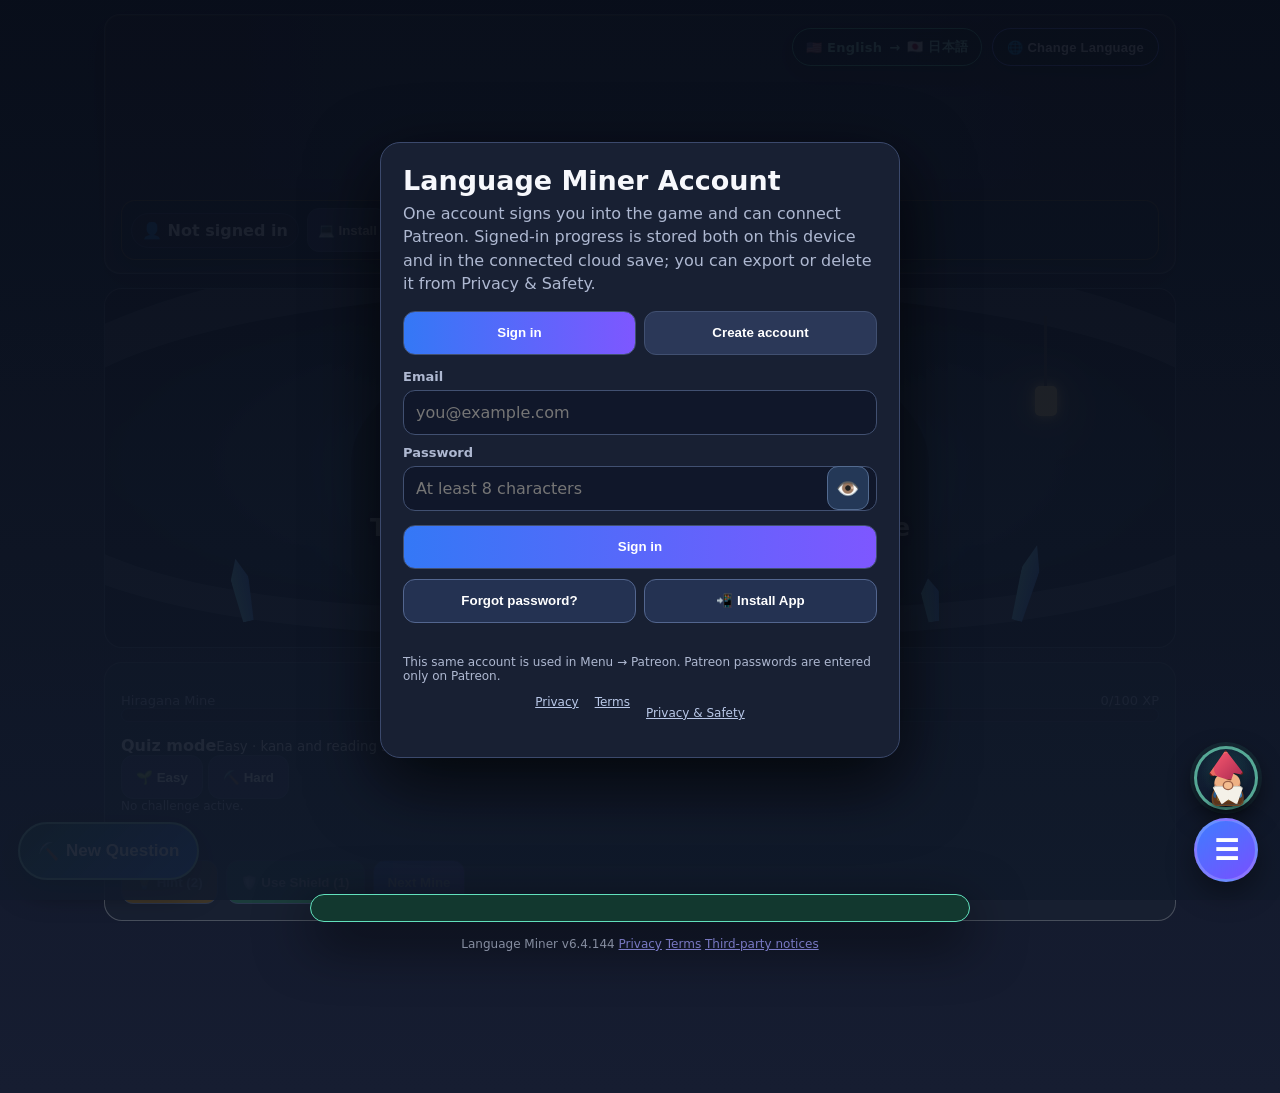
==== index.html @ a7f6dfed "Add files via upload" ====
<!DOCTYPE html>
<html lang="en">
<head>
<meta charset="UTF-8" />
<meta name="viewport" content="width=device-width, initial-scale=1, viewport-fit=cover" />
<title>Language Miner</title>
<meta name="description" content="A multilingual learning adventure with mining, pronunciation, mastery, expeditions, guardian bosses, and collectible rewards." />
<meta name="language-miner-share-url" content="https://erendragneel.github.io/language-miner/" />
<meta name="theme-color" content="#101522" />
<meta name="color-scheme" content="dark" />
<meta name="mobile-web-app-capable" content="yes" />
<meta name="apple-mobile-web-app-capable" content="yes" />
<meta name="apple-mobile-web-app-status-bar-style" content="black-translucent" />
<meta name="apple-mobile-web-app-title" content="Language Miner" />
<link rel="icon" href="language-miner-icon-32.png" sizes="32x32" type="image/png" />
<link rel="icon" href="language-miner-icon-192.png" sizes="192x192" type="image/png" />
<link rel="apple-touch-icon" sizes="180x180" href="language-miner-icon-180.png" />
<link rel="canonical" href="https://erendragneel.github.io/language-miner/" />
<link rel="manifest" href="manifest.webmanifest?v=6.4.144-community-shortcuts" />
<link rel="preload" href="language-miner-logo.png" as="image" type="image/png" />
<link rel="stylesheet" href="styles.css?v=6.4.143-install-and-quiz-modes" />
<link rel="stylesheet" href="v5.css?v=6.4.144-even-menu-tabs" />
<link rel="stylesheet" href="v6-6460.css?v=6.4.144-community-shortcuts" />
<link rel="stylesheet" href="multilingual-preview.css?v=6.4.143-natural-voices" />
<link rel="stylesheet" href="parent-teacher-center.css?v=6.4.143-link-notifications" />
<link rel="stylesheet" href="writing-practice.css?v=6.4.143-natural-voices" />
<link rel="stylesheet" href="companion-wardrobe.css?v=6.4.131-companion-wardrobe" />
<link rel="stylesheet" href="avatar-holiday-specials.css?v=6.4.136-holiday-outfit-collection" />
<link rel="stylesheet" href="settlement-village.css?v=6.4.137-settlement-village-map" />
<link rel="stylesheet" href="legal-compliance.css?v=6.4.138-legal-readiness" />

</head>
<body>

<div id="authOverlay" class="auth-overlay">
  <section class="auth-card" aria-labelledby="authTitle">
    <h2 id="authTitle">Language Miner Account</h2>
    <section id="authRecoveryPanel" class="auth-recovery-panel" hidden aria-labelledby="authRecoveryTitle"><h3 id="authRecoveryTitle">Choose a new password</h3><p>Enter a new password for your Language Miner account.</p><div class="auth-field"><label for="authRecoveryPassword">New password</label><input id="authRecoveryPassword" type="password" minlength="8" maxlength="72" autocomplete="new-password" placeholder="At least 8 characters"></div><div class="auth-field"><label for="authRecoveryConfirm">Confirm new password</label><input id="authRecoveryConfirm" type="password" minlength="8" maxlength="72" autocomplete="new-password" placeholder="Type the new password again"></div><button id="authRecoverySubmit" class="primary" type="button">Save New Password</button></section>
    <p>One account signs you into the game and can connect Patreon. Signed-in progress is stored both on this device and in the connected cloud save; you can export or delete it from Privacy &amp; Safety.</p>
    <div class="auth-tabs">
      <button id="loginTabBtn" class="primary" type="button">Sign in</button>
      <button id="createTabBtn" type="button">Create account</button>
    </div>
    <div id="displayNameWrap" class="auth-field" style="display:none"><label for="authUsername">Player name</label><input id="authUsername" maxlength="20" autocomplete="nickname" placeholder="Name shown inside the game"></div>
    <section id="legalAccountWrap" class="auth-legal-account" hidden aria-labelledby="legalAccountTitle">
      <h3 id="legalAccountTitle">Age and account type</h3>
      <p>Choose a category without entering a birth date. Language Miner does not currently create direct accounts for children under 13.</p>
      <div class="auth-field"><label for="authAccountRole">This account is for</label><select id="authAccountRole">
        <option value="">Choose one</option>
        <option value="learner_13_plus">A learner age 13 or older</option>
        <option value="adult_guardian">An adult, parent, or guardian</option>
        <option value="educator">A teacher or education professional</option>
        <option value="under_13">A child under 13</option>
      </select></div>
      <div id="authUnder13Notice" class="auth-under-13" hidden role="status"><strong>Direct child accounts are not available.</strong><p>No account information has been sent. A verified parental-consent service must be added before Language Miner can create accounts for children under 13.</p></div>
      <label class="form-check legal-consent-check"><input id="authAcceptTerms" class="form-check-input" type="checkbox"><span class="form-check-label">I agree to the <a href="terms.html" target="_blank" rel="noopener">Terms of Service</a>.</span></label>
      <label class="form-check legal-consent-check"><input id="authAcceptPrivacy" class="form-check-input" type="checkbox"><span class="form-check-label">I have read the <a href="privacy.html" target="_blank" rel="noopener">Privacy Policy</a>.</span></label>
    </section>
    <div class="auth-field"><label for="authEmail">Email</label><input id="authEmail" type="email" maxlength="254" autocomplete="email" placeholder="you@example.com"></div>
    <div class="auth-field"><label for="authPassword">Password</label><div class="auth-password-control"><input id="authPassword" type="password" minlength="8" maxlength="72" autocomplete="current-password" placeholder="At least 8 characters"><button id="authPasswordToggle" class="auth-password-toggle" type="button" aria-label="Show password" aria-controls="authPassword" aria-pressed="false">👁️</button></div></div>
    <label id="migrateWrap" class="form-check" style="display:none;margin-top:10px"><input id="migrateOldSave" class="form-check-input" type="checkbox" checked><span class="form-check-label">Import the existing prototype save into this new profile</span></label>
    <div class="auth-actions"><button id="authSubmitBtn" class="primary" type="button">Sign in</button></div>
    <div class="auth-support-actions"><button id="forgotPasswordBtn" type="button">Forgot password?</button><button id="authInstallAppBtn" type="button" data-language-miner-install>📲 Install App</button></div>
    <div id="authMessage" class="auth-message" aria-live="polite"></div>
    <div class="small">This same account is used in Menu &rarr; Patreon. Patreon passwords are entered only on Patreon.</div>
    <nav class="auth-policy-links" aria-label="Legal information"><a href="privacy.html" target="_blank" rel="noopener">Privacy</a><a href="terms.html" target="_blank" rel="noopener">Terms</a><button type="button" data-open-legal-center>Privacy &amp; Safety</button></nav>
  </section>
</div>

<div id="placementOverlay" class="placement-overlay" aria-hidden="true">
  <section class="placement-card" role="dialog" aria-modal="true" aria-labelledby="placementTitle">
    <div class="placement-head">
      <div><div class="placement-kicker">New player setup</div><h2 id="placementTitle">Choose where your journey begins</h2></div>
      <button id="placementCloseBtn" class="placement-close" type="button" aria-label="Close placement test">Ã—</button>
    </div>
    <div id="placementContent" aria-live="polite"></div>
  </section>
</div>

<div class="app">
<header>
  <div>
    <div class="lm-title-row"><h1 class="lm-visually-hidden">Language Miner</h1><span id="lmCourseIndicator" class="lm-course-indicator">🇺🇸 English <b>→</b> 🇯🇵 Japanese</span><button id="lmChangeLanguageBtn" class="lm-change-language" type="button">🌐 Change Language</button></div>
  </div>
    <div class="account-chip"><span>👤 <b id="activePlayerName">Not signed in</b></span><button id="headerInstallBtn" class="header-install-btn" type="button" data-language-miner-install>💻 Install</button><button id="headerStatsBtn" type="button" title="Open Stats Center">📊 Stats</button><button id="studyCalendarBtn" type="button" title="Open the study calendar">📅 Calendar</button><button id="developerBtn" class="developer-only" type="button" hidden>👑 Admin</button><button id="logoutBtn" type="button">Log out</button></div>
</header>

<button id="quickMineBtn" class="quick-mine-btn" type="button" aria-label="Start or return to the current question">â›ï¸ <span id="quickMineLabel">New Question</span></button>
<button id="gameMenuBtn" class="game-menu-btn" type="button" aria-label="Open game menu" aria-expanded="false">â˜°</button>
<div id="portraitGuard" class="portrait-guard" aria-hidden="true" hidden>
  <section role="dialog" aria-modal="true" aria-labelledby="portraitGuardTitle">
    <span class="portrait-phone" aria-hidden="true">📱</span>
    <h2 id="portraitGuardTitle">Portrait mode</h2>
    <p id="portraitGuardMessage">Turn your phone upright to continue. If it stays sideways, enable Auto rotate in your phone settings and try again.</p>
    <button id="portraitLockBtn" type="button">Try portrait lock</button>
  </section>
</div>
<div id="statsOverlay" class="stats-overlay" hidden></div>
<aside id="statsDrawer" class="stats-drawer" aria-hidden="true" hidden>
  <div class="stats-drawer-head">
    <button id="backStatsToMenu" class="menu-back-button" type="button">â† Menu</button>
    <div class="menu-header-copy"><h2>Quick Stats</h2><div class="small">Your progress at a glance</div></div>
    <button id="closeStatsBtn" class="stats-close" type="button" aria-label="Close quick stats">Ã—</button>
  </div>
  <div class="quick-stats-grid">
    <div class="quick-stat"><span>Nugget balance</span><strong>ðŸª™ <b id="stoneWealth">0</b> Nuggets</strong></div>
    <div class="quick-stat"><span>Practice health</span><strong>â¤ï¸ <b id="hearts">3</b>/<b id="maxHeartsTop">3</b></strong></div>
    <div class="quick-stat"><span>Daily streak</span><strong>ðŸ“… <b id="practiceStreak">0</b> days</strong></div>
    <div class="quick-stat"><span>Level</span><strong>â­ Lv. <b id="level">1</b></strong></div>
    <div class="quick-stat"><span>Answer streak</span><strong>ðŸ”¥ <b id="streak">0</b></strong></div>
    <div class="quick-stat"><span>Current mine</span><strong id="quickStage">Hiragana</strong></div>
  </div>
  <div class="learning-settings">
    <label for="supportMode">Reading support
      <select id="supportMode">
        <option value="guided">Guided â€” readings and furigana</option>
        <option value="standard">Standard â€” normal furigana</option>
        <option value="challenge">Challenge â€” reduced furigana</option>
      </select>
    </label>
    <div class="small">Changing reading support starts a fresh question. Recent-question memory reduces repetition.</div>
  </div>
  <div class="voice-session-settings" aria-label="Voice and smart review settings">
    <label class="form-check form-switch sound-toggle"><input id="soundToggle" class="form-check-input" type="checkbox" checked><span class="form-check-label">Answer sounds</span></label>
    <label class="form-check form-switch sound-toggle"><input id="voiceToggle" class="form-check-input" type="checkbox" checked><span class="form-check-label">Japanese voice</span></label>
    <label class="form-check form-switch sound-toggle"><input id="autoSpeakToggle" class="form-check-input" type="checkbox" checked><span class="form-check-label">Speak new questions automatically</span></label>
    <label class="form-check form-switch sound-toggle"><input id="smartReviewToggle" class="form-check-input" type="checkbox" checked><span class="form-check-label">Smart Review weak questions</span></label>
    <div class="voice-style-settings">
      <span class="voice-style-label">Voice</span>
      <div id="voiceGenderOptions" class="voice-gender-options" role="group" aria-label="Male or female voice">
        <button type="button" data-voice-gender="male" aria-pressed="false"><span>👨</span> Male</button>
        <button type="button" data-voice-gender="female" class="selected" aria-pressed="true"><span>👩</span> Female</button>
      </div>
      <span class="voice-style-label">Style</span>
      <div id="voiceStyleOptions" class="voice-style-options" role="group" aria-label="Voice style">
        <button type="button" data-voice-style="natural" class="selected" aria-pressed="true"><span>🗣️</span> Natural</button>
        <button type="button" data-voice-style="deep" aria-pressed="false"><span>🎙️</span> Deep</button>
        <button type="button" data-voice-style="high" aria-pressed="false"><span>🎵</span> High</button>
        <button type="button" data-voice-style="soft" aria-pressed="false"><span>🌙</span> Soft</button>
        <button type="button" data-voice-style="energetic" aria-pressed="false"><span>⚡</span> Energetic</button>
        <button type="button" data-voice-style="calm" aria-pressed="false"><span>🍃</span> Calm</button>
      </div>
      <small>Male and Female select the closest installed native voice. Styles then apply stronger pitch, tempo, and volume tuning.</small>
      <small id="voiceTuningLabel" class="voice-tuning-label">Female · Natural · Pitch 1.15 · Tempo 0.90× · Volume 100%</small>
      <small id="voiceAccentLabel" class="voice-accent-label">Native accent · 日本語 · Japan · ja-JP</small>
    </div>
    <label for="voiceRate">Voice speed <span id="voiceRateLabel">0.85Ã—</span><input id="voiceRate" type="range" min="0.55" max="1.15" step="0.05" value="0.85"></label>
    <button id="testVoiceBtn" type="button">ðŸ”Š Test Japanese Voice</button>
  </div>
  <section class="session-summary" aria-label="Current study session">
    <div><span>Session</span><strong><b id="sessionAnswered">0</b>/<b id="sessionGoal">20</b></strong></div>
    <div><span>Accuracy</span><strong id="sessionAccuracy">â€”</strong></div>
    <div class="session-progress"><i id="sessionProgressBar" style="width:0%"></i></div>
  </section>
  <div class="quick-actions">
    <button id="jumpHealthBtn" type="button">â¤ï¸ Health</button>
    <button id="jumpMasteryBtn" type="button">ðŸ”¤ Mastery</button><button id="placementTestBtn" type="button">ðŸ§­ Placement Test</button>
  </div>
</aside>

<div class="grid">
  <main>
    <section class="panel mine" aria-label="Current learning-path cave">
      <div class="cave-scene" aria-hidden="true"><i class="cave-arch"></i><i class="cave-depth"></i><i class="cave-crystal c1"></i><i class="cave-crystal c2"></i><i class="cave-crystal c3"></i><i class="cave-lantern"></i></div>
      <div class="rock" id="rock" data-pickaxe="standard" title="Mine with Standard Pickaxe"><span id="pickaxeIcon" class="pickaxe-icon">â›ï¸</span></div>
      <h2 class="mine-title">Tap the rock to reveal a Japanese challenge</h2>
      <div class="mine-note">Correct answers produce better gems. Longer streaks increase gem quality and quantity.</div>
    </section>

    <section class="panel" style="margin-top:14px">
      <div class="progress-wrap">
        <div class="progress-label"><span id="stageName">Hiragana Mine</span><span><span id="xp">0</span>/<span id="xpNeed">100</span> XP</span></div>
        <div class="progress"><div class="bar" id="xpBar"></div></div>
      </div>

      <div class="quiz-difficulty-bar" aria-label="Quiz difficulty">
        <span><strong>Quiz mode</strong><small id="quizDifficultyHint">Easy · kana and reading support</small></span>
        <div class="quiz-difficulty-options" role="group" aria-label="Choose easy or hard quiz mode">
          <button type="button" data-quiz-difficulty="easy" class="selected" aria-pressed="true">🌱 Easy</button>
          <button type="button" data-quiz-difficulty="hard" aria-pressed="false">⛏️ Hard</button>
        </div>
      </div>

      <div id="challengeArea">
        <div class="small">No challenge active.</div>
      </div>
      <div class="message" id="message"></div>

      <div class="controls">
        <button id="hintBtn" class="warn" disabled>ðŸ’¡ Hint (<span id="hints">2</span>)</button>
        <button id="shieldBtn" class="good" disabled>ðŸ›¡ï¸ Use Shield (<span id="shields">1</span>)</button>
        <button id="nextBtn" class="primary" disabled>Next Mine</button>
      </div>
    </section>
  </main>

  <aside>
    <section class="panel" id="healthSection">
      <h3 class="section-title">Practice Health</h3>
      <div style="display:flex;justify-content:space-between"><strong>â¤ï¸ <span id="healthText">3/3</span></strong><span class="small">Maximum: 14</span></div>
      <div class="health-track"><div class="health-fill" id="healthFill"></div></div>
      <p class="small">Time away never costs hearts. An unshielded wrong answer may cost one heart, and recovery time continues while the game is closed.</p>
      <div id="recoveryBox" class="recovery-box" aria-live="polite">
        <strong>â¤ï¸ Out of Hearts</strong>
        <div class="small">You do not have enough Nuggets for a restore.</div>
        <div id="recoveryTime" class="recovery-time">30:00</div>
        <div class="small">You will gain 3 hearts when the timer reaches zero.</div>
      </div>
      <button id="maxHeartBtn" onclick="buyMaxHeart()">Increase Max Health â€” <span id="maxHeartCost">1 Agate</span></button>
    </section>

    <section class="panel" style="margin-top:14px">
      <h3 class="section-title">Nugget Exchange</h3>
      <p class="small">Prices increase automatically as higher learning mines are unlocked.</p>
      <div class="shop">
        <div class="item">
          <div class="item-top"><strong>ðŸ’¡ Hint Crystal</strong><span id="hintShopPrice">2,500 Nuggets</span></div>
          <p>Reveals one incorrect answer during a challenge.</p>
          <button id="buyHintBtn" onclick="buy('hint')">Buy</button>
        </div>
        <div class="item">
          <div class="item-top"><strong>ðŸ›¡ï¸ Life Shield</strong><span id="shieldShopPrice">10,000 Nuggets</span></div>
          <p>Protects one heart after a wrong answer.</p>
          <button id="buyShieldBtn" onclick="buy('shield')">Buy</button>
        </div>
        <div class="item">
          <div class="item-top"><strong>â¤ï¸ Heart Restore</strong><span id="heartShopPrice">50,000 Nuggets</span></div>
          <p>Restores all hearts.</p>
          <button id="buyHeartBtn" onclick="buy('heart')">Buy</button>
        </div>
      </div>
    </section>

    <section class="panel legacy-workshop" style="margin-top:14px" hidden>
      <h3 class="section-title">Pickaxe Workshop</h3>
      <p class="small">Purchase permanent cosmetic pickaxe skins with Nuggets. Skins do not change gem odds or learning rewards.</p>
      <div class="pickaxe-shop" id="pickaxeShop"></div>
    </section>

    <section class="panel" style="margin-top:14px">
      <h3 class="section-title">Inventory</h3>
      <div class="inventory">
        <div class="inv"><div>ðŸ’¡</div><strong id="invHints">2</strong><div class="small">Hints</div></div>
        <div class="inv"><div>ðŸ›¡ï¸</div><strong id="invShields">1</strong><div class="small">Shields</div></div>
        <div class="inv"><div>ðŸ†</div><strong id="bestStreak">0</strong><div class="small">Best streak</div></div>
      </div>
    </section>
  </aside>
</div>

<section class="panel" id="masterySection" style="margin-top:14px">
  <h3 class="section-title">Kana Mastery Chart</h3>
  <div class="kana-tabs">
    <button id="hiraTab" onclick="setKanaTab('hiragana')" class="primary">Hiragana</button>
    <button id="kataTab" onclick="setKanaTab('katakana')">Katakana</button>
  </div>
  <p class="small">Each correct answer begins at 4% mastery. Repeated accurate practice gradually raises the character toward 100%.</p>
  <div class="progress-summary">
    <div class="progress-box"><strong id="kanaAttempts">0</strong><span class="small">Attempts</span></div>
    <div class="progress-box"><strong id="kanaCorrect">0</strong><span class="small">Correct</span></div>
    <div class="progress-box"><strong><span id="kanaAverage">0</span>%</strong><span class="small">Average mastery</span></div>
  </div>
  <div class="latest-progress" id="latestKanaProgress" style="display:none"></div>
  <div class="kana-grid" id="kanaGrid"></div>
</section>


<section class="panel academy-launch" id="n5AcademySection" style="margin-top:14px">
  <div class="academy-launch-head">
    <div><h3 class="section-title">â›ï¸ JLPT Course & Progress</h3><p class="small">Open the course for your selected JLPT mine: study vocabulary, kanji, grammar, reading, listening, reviews, and tests.</p></div>
    <div class="n5-launch-actions"><button id="enterN5MineBtn" type="button">â›ï¸ Enter Selected Mine</button><button id="openAcademyBtn" class="primary" type="button">ðŸ“š Open Selected JLPT Course</button></div>
  </div>
  <div class="academy-summary-grid">
    <div class="academy-summary"><strong id="academyVocabSummary">0/1000</strong><span>Vocabulary target</span></div>
    <div class="academy-summary"><strong id="academyKanjiSummary">0/120</strong><span>Kanji mastered</span></div>
    <div class="academy-summary"><strong id="academyGrammarSummary">0/90</strong><span>Grammar mastered</span></div>
    <div class="academy-summary"><strong id="academyReadinessSummary">0%</strong><span>N5 readiness</span></div>
  </div>
</section>

<section class="panel" style="margin-top:14px">
  <h3 class="section-title">Scientific Gem Collection</h3>
  <p class="science-note">Gemstones are fixed checkpoint specimens instead of random per-question drops. Reach the marked course milestones to claim each stone once. Every stone keeps its fixed Nugget value, and shop purchases automatically spend lower-value stones first and return change when needed.</p>
  <div class="scientific-gem-showcase">
    <img src="scientific-gem-atlas.png" alt="Fifteen illustrated gemstones in the Scientific Gem Collection" />
    <div><span>Checkpoint specimen archive</span><strong>15 unique gems Â· 15 fixed drops</strong><small>Follow each mineâ€™s 20%, 40%, 60%, and 80% checkpoint markers.</small></div>
  </div>
  <div class="wealth-line"><span><strong>Total Nuggets</strong><div class="small">Replaces the old generic gem currency</div></span><span class="gem-value"><span id="collectionWealth">0</span> Nuggets</span></div>
  <div class="collection-head"><strong><span id="totalGemstones">0</span> gemstones collected</strong><span class="badge"><span id="uniqueGemstones">0</span>/<span id="gemSpeciesTotal">15</span> types discovered</span></div>
  <div class="latest-progress" id="latestGemProgress" style="display:none"></div>
  <div class="gem-log" id="gemCollection"></div>
</section>



<div id="gameMenuOverlay" class="game-menu-overlay" aria-hidden="true">
  <section class="game-menu-panel" role="dialog" aria-modal="true" aria-labelledby="gameMenuTitle">
    <div class="game-menu-head"><button id="backGameMenuToGame" class="menu-back-button" type="button">â† Game</button><div class="menu-header-copy"><div class="placement-kicker">Language Miner</div><h2 id="gameMenuTitle">Game Menu</h2></div><button id="closeGameMenuBtn" type="button" aria-label="Close game menu">Ã—</button></div>
    <div class="menu-wheel">
      <button type="button" data-menu-action="course"><span>ðŸ“š</span><strong>Course</strong><small>Study your current course level</small></button>
      <button type="button" data-menu-action="shop"><span>ðŸ›ï¸</span><strong>Shop</strong><small>Skins, wallpapers, and supplies</small></button>
      <button type="button" data-menu-action="inventory"><span>ðŸŽ’</span><strong>Inventory</strong><small>Hints, shields, and gemstones</small></button>
      <button type="button" data-menu-action="notebook" data-menu-category-name="gear"><span>ðŸ““</span><strong>Notebook</strong><small>Difficult items and personal sticky notes</small></button>
    </div>
  </section>
</div>

<div id="shopOverlay" class="shop-overlay" aria-hidden="true">
  <section class="shop-panel" role="dialog" aria-modal="true" aria-labelledby="shopTitle">
    <div class="shop-head"><button id="backShopToMenu" class="menu-back-button" type="button">â† Menu</button><div class="menu-header-copy"><div class="placement-kicker">Nugget Marketplace</div><h2 id="shopTitle">Miner Shop</h2><p>Spend Nuggets on permanent cosmetics or useful practice supplies.</p></div><button id="closeShopBtn" type="button" aria-label="Close shop">Ã—</button></div>
    <div class="shop-balance">ðŸª™ <strong id="shopNuggetBalance">0</strong> Nuggets available</div>
    <div class="shop-tabs" role="tablist">
      <button type="button" data-shop-tab="mine-cosmetics">🪨 Mine Cosmetics</button>
      <button type="button" data-shop-tab="pickaxes" class="primary">â›ï¸ Pickaxe Skins</button>
      <button type="button" data-shop-tab="character">ðŸ§ Character</button>
      <button type="button" data-shop-tab="companions">ðŸ¾ Companions</button>
      <button type="button" data-shop-tab="settlement">ðŸ˜ï¸ Settlement</button>
      <button type="button" data-shop-tab="arcade">🕹️ Arcade</button>
      <button type="button" data-shop-tab="wallpapers">ðŸ–¼ï¸ Wallpapers</button>
      <button type="button" data-shop-tab="supplies">ðŸŽ’ Supplies</button>
    </div>
    <div id="shopContent" class="shop-content"></div>
  </section>
</div>


<div id="academyOverlay" class="academy-overlay" aria-hidden="true">
  <section class="academy-panel" role="dialog" aria-modal="true" aria-labelledby="academyTitle">
    <div class="academy-head"><button id="backAcademyToMenu" class="menu-back-button" type="button">â† Menu</button><div class="menu-header-copy"><h2 id="academyTitle">â›ï¸ JLPT N5 Mine â€” Course & Progress</h2><p>The mine and every N5 study tool share the same progress and mastery.</p></div><button id="closeAcademyBtn" type="button" aria-label="Close academy">Ã—</button></div>
    <div class="academy-tabs" role="tablist">
      <button data-academy-tab="overview" class="primary" type="button">N5 Hub</button><button data-academy-tab="vocabulary" type="button">Vocabulary</button><button data-academy-tab="kanji" type="button">Kanji</button><button data-academy-tab="grammar" type="button">Grammar</button><button data-academy-tab="reading" type="button">Reading</button><button data-academy-tab="listening" type="button">Listening</button><button data-academy-tab="review" type="button">Daily Review</button><button data-academy-tab="tests" type="button">Tests</button>
    </div>
    <div id="academyContent" class="academy-content"></div>
  </section>
</div>

<div id="developerOverlay" class="developer-overlay" aria-hidden="true">
  <section class="developer-panel" role="dialog" aria-modal="true" aria-labelledby="developerTitle">
    <div class="developer-head">
      <button id="backDeveloperToMenu" class="menu-back-button" type="button">â† Menu</button>
      <div class="menu-header-copy"><h2 id="developerTitle">ðŸ‘‘ Developer Control Center</h2><p>Testing tools for the Erendragneel administrator profile.</p></div>
      <button id="closeDeveloperBtn" type="button" aria-label="Close developer controls">Ã—</button>
    </div>
    <div class="developer-status"><span>Active profile</span><strong id="developerProfileName">Erendragneel</strong><span class="badge">ADMIN</span></div>
    <div class="developer-grid">
      <div class="developer-group">
        <h3>ðŸª™ Economy</h3>
        <label>Set total Nuggets<input id="adminNuggetAmount" type="number" min="0" step="1000" value="1000000"></label>
        <div class="developer-actions"><button data-admin="set-nuggets" type="button">Set Nuggets</button><button data-admin="add-million" type="button">+1,000,000</button><button data-admin="add-gems" type="button">+100 of every gem</button></div>
      </div>
      <div class="developer-group">
        <h3>â¤ï¸ Health</h3>
        <div class="developer-actions"><button data-admin="restore-hearts" type="button">Restore Hearts</button><button data-admin="max-hearts" type="button">Set 14 Max Hearts</button></div>
        <label class="admin-toggle"><input id="adminInfiniteHearts" type="checkbox"> Infinite hearts / no heart loss</label>
      </div>
      <div class="developer-group">
        <h3>ðŸ“š Progression</h3>
        <label>Jump to learning stage<select id="adminStageSelect"><option value="0">Hiragana</option><option value="1">Katakana</option><option value="2">JLPT N5</option><option value="3">JLPT N4</option><option value="4">JLPT N3</option><option value="5">JLPT N2</option><option value="6">JLPT N1</option></select></label>
        <div class="developer-actions"><button data-admin="set-stage" type="button">Apply Stage</button><button data-admin="master-kana" type="button">Master All Kana</button><button data-admin="unlock-all" type="button">Unlock Everything</button></div>
      </div>
      <div class="developer-group">
        <h3>â›ï¸ Cosmetics & Inventory</h3>
        <div class="developer-actions"><button data-admin="unlock-pickaxes" type="button">Unlock All Pickaxes</button><button data-admin="add-items" type="button">+99 Hints & Shields</button></div>
      </div>
      <div class="developer-group developer-wide admin-reset-group">
        <h3>Targeted Resets</h3>
        <p>Reset one language or one part of the save without wiping everything else. A confirmation appears before any reset.</p>
        <label>Choose exactly what to reset
          <select id="adminResetTarget">
            <optgroup label="Language courses">
              <option value="course:current">Current learning language</option>
              <option value="course:ja">Japanese</option><option value="course:en">English</option><option value="course:es">Spanish</option><option value="course:ru">Russian</option><option value="course:ko">Korean</option><option value="course:zh">Mandarin Chinese</option><option value="course:it">Italian</option><option value="course:fr">French</option><option value="course:de">German</option><option value="course:pt">Brazilian Portuguese</option><option value="course:vi">Vietnamese</option><option value="course:th">Thai</option><option value="course:tr">Turkish</option><option value="course:id">Indonesian</option><option value="course:pl">Polish</option><option value="course:el">Greek</option><option value="course:uk">Ukrainian</option>
              <option value="courses:all">Every language course</option>
            </optgroup>
            <optgroup label="Profile areas">
              <option value="placement:current">Current language placement test only</option><option value="placements:all">Every language placement test</option><option value="bosses">Bosses and review quizzes</option><option value="economy">Economy, gems, supplies, and hearts</option><option value="cosmetics">Avatar cosmetics, companions, and settlement</option><option value="history">Quests, streaks, reviews, and study history</option><option value="profile">Entire administrator profile</option>
            </optgroup>
          </select>
        </label>
        <div class="developer-actions"><button data-admin="reset-selected" class="danger" type="button">Reset Selected Data</button></div>
      </div>
      <div class="developer-group developer-wide admin-player-manager">
        <div class="admin-player-manager-head"><div><h3>Global Player Account Reset</h3><p>Securely search Supabase player accounts, select one player, then reset only the chosen cloud data. Local demo players remain available in this preview.</p></div><span>ADMIN ONLY</span></div>
        <label for="adminPlayerSearch">Search player accounts
          <input id="adminPlayerSearch" type="search" autocomplete="off" placeholder="Player name, email, profile ID, or cloud user ID">
        </label>
        <div id="adminPlayerResults" class="admin-player-results" role="listbox" aria-label="Player account search results"></div>
        <div id="adminSelectedPlayer" class="admin-selected-player"><span>No player selected</span><small>Search by player name, email, profile ID, or cloud user ID.</small></div>
        <label for="adminPlayerResetTarget">Data to reset for the selected player
          <select id="adminPlayerResetTarget">
            <optgroup label="Language courses">
              <option value="course:current">Player's current learning language</option>
              <option value="course:ja">Japanese</option><option value="course:en">English</option><option value="course:es">Spanish</option><option value="course:ru">Russian</option><option value="course:ko">Korean</option><option value="course:zh">Mandarin Chinese</option><option value="course:it">Italian</option><option value="course:fr">French</option><option value="course:de">German</option><option value="course:pt">Brazilian Portuguese</option><option value="course:vi">Vietnamese</option><option value="course:th">Thai</option><option value="course:tr">Turkish</option><option value="course:id">Indonesian</option><option value="course:pl">Polish</option><option value="course:el">Greek</option><option value="course:uk">Ukrainian</option>
              <option value="courses:all">Every language course</option>
            </optgroup>
            <optgroup label="Profile areas">
              <option value="placement:current">Player's current language placement test only</option><option value="placements:all">Player's placement tests for every language</option><option value="bosses">Bosses and review quizzes</option><option value="economy">Economy, gems, supplies, and hearts</option><option value="cosmetics">Avatar cosmetics, companions, and settlement</option><option value="history">Quests, streaks, reviews, and study history</option><option value="profile">Entire player profile</option>
            </optgroup>
          </select>
        </label>
        <div class="admin-player-warning">Every cloud reset is verified again by Supabase. It resets saved gameplay data only and never deletes the player's login account.</div>
        <div class="developer-actions"><button data-admin="reset-selected-player" class="danger" type="button" disabled>Reset Selected Player Data</button></div>
      </div>
      <div class="developer-group developer-wide">
        <h3>ðŸ’¾ Save Testing</h3>
        <div class="developer-actions"><button data-admin="export-save" type="button">Export Save File</button><button data-admin="copy-save" type="button">Show Save JSON</button><button data-admin="reset-profile" class="danger" type="button">Reset Entire Profile</button></div>
        <textarea id="adminSaveJson" rows="6" placeholder="Exported save JSON appears here. You can also paste a save here and use Import."></textarea>
        <button data-admin="import-save" type="button">Import Pasted Save</button>
      </div>
    </div>
    <div id="developerMessage" class="developer-message" aria-live="polite"></div>
  </section>
</div>

<div class="footer">Language Miner v6.4.144 <a href="privacy.html" target="_blank" rel="noopener">Privacy</a> <a href="terms.html" target="_blank" rel="noopener">Terms</a> <a href="THIRD-PARTY-NOTICES.txt" target="_blank" rel="noopener">Third-party notices</a></div>
</div>

<script src="patreon-config.js?v=6.4.131-companion-wardrobe" defer></script>
<script src="cloud-auth.js?v=6.4.141-cross-device-linking" defer></script>
<script src="auth-utilities.js?v=6.4.143-desktop-install" defer></script>
<script src="legal-compliance.js?v=6.4.143-natural-voices" defer></script>
<script src="n5-vocabulary-1000.js?v=6.4.131-companion-wardrobe" defer></script>
<script src="multilingual-course-data.js?v=6.4.102-eight-new-languages" defer></script>
<script src="game-6460.js?v=6.4.143-release-r2" defer></script>
<script src="v5-6400.js?v=6.4.143-natural-voices" defer></script>
<script src="qr-code.js?v=6.4.131-companion-wardrobe" defer></script>
<script src="v6.js?v=6.4.144-community-shortcuts" defer></script>
<script src="arcade-games.js?v=6.4.131-companion-wardrobe" defer></script>
<script src="recovery-6460.js?v=6.4.101-admin-header-portrait-lock" defer></script>
<script src="patreon-linking.js?v=6.4.131-companion-wardrobe" defer></script>
<script src="additional-language-packs.js?v=6.4.102-eight-new-languages" defer></script>
<script src="mine-cosmetic-localization.js?v=6.4.104-mine-cosmetics" defer></script>
<script src="full-interface-localization.js?v=6.4.131-companion-wardrobe" defer></script>
<script src="patreon-copy-localization.js?v=6.4.131-companion-wardrobe" defer></script>
<script src="parent-teacher-localization.js?v=6.4.131-companion-wardrobe" defer></script>
<script src="generated-interface-localization.js?v=6.4.131-companion-wardrobe" defer></script>
<script src="interface-localization.js?v=6.4.138-legal-readiness" defer></script>
<script src="multilingual-preview.js?v=6.4.143-natural-voices" defer></script>
<script src="parent-teacher-center.js?v=6.4.143-link-notifications" defer></script>
<script src="game-guide.js?v=6.4.143-natural-voices" defer></script>
<script src="writing-practice.js?v=6.4.143-natural-voices" defer></script>
<script>if("serviceWorker" in navigator){window.addEventListener("load",()=>navigator.serviceWorker.register("./sw.js",{scope:"./",updateViaCache:"none"}).then(registration=>registration.update()).catch(()=>{}));}</script>

<script>
  (() => {
    const cp1252={0x20ac:0x80,0x201a:0x82,0x192:0x83,0x201e:0x84,0x2026:0x85,0x2020:0x86,0x2021:0x87,0x2c6:0x88,0x2030:0x89,0x160:0x8a,0x2039:0x8b,0x152:0x8c,0x17d:0x8e,0x2018:0x91,0x2019:0x92,0x201c:0x93,0x201d:0x94,0x2022:0x95,0x2013:0x96,0x2014:0x97,0x2dc:0x98,0x2122:0x99,0x161:0x9a,0x203a:0x9b,0x153:0x9c,0x17e:0x9e,0x178:0x9f};
    const repair=value=>{if(!/[ÃâðÂ]/.test(value))return value;try{return new TextDecoder().decode(Uint8Array.from([...value],c=>cp1252[c.codePointAt(0)]??c.codePointAt(0)));}catch{return value;}};
    const repairNode=node=>{if(node.nodeType===3)node.nodeValue=repair(node.nodeValue);else node.childNodes.forEach(repairNode);};
    repairNode(document.body);
    const repairObserver=new MutationObserver(records=>records.forEach(record=>record.addedNodes.forEach(repairNode)));
    try{
      if(document.body?.nodeType===Node.ELEMENT_NODE)repairObserver.observe(document.body,{childList:true,subtree:true});
    }catch{}
  })();
</script>
</body>
</html>
---- styles.css ----
:root{
  --bg:#101522;
  --panel:#182033;
  --panel2:#202a42;
  --text:#f7f8fc;
  --muted:#aeb8d1;
  --gold:#ffd166;
  --green:#56d69b;
  --red:#ff6b7a;
  --blue:#67b7ff;
  --purple:#b989ff;
}

/* v6.4.111 persistent assessment completion records */
.assessment-time-record{display:grid;grid-template-columns:1fr auto;align-items:center;gap:4px 16px;margin:16px 0;padding:14px 16px;border:1px solid rgba(112,220,190,.5);border-radius:16px;background:linear-gradient(135deg,rgba(26,112,94,.24),rgba(53,91,174,.2));text-align:left}
.assessment-time-record span{font-size:.76rem;font-weight:900;letter-spacing:.08em;text-transform:uppercase;color:#81ebc7}
.assessment-time-record strong{grid-row:1/3;grid-column:2;font-size:1.55rem;color:#fff;font-variant-numeric:tabular-nums}
.assessment-time-record small{color:#b8c7df}
.assessment-time-record.new-record{border-color:#ffd166;background:linear-gradient(135deg,rgba(126,91,19,.32),rgba(42,99,105,.25));box-shadow:0 0 24px rgba(255,209,102,.12)}
.assessment-time-record.new-record span{color:#ffd166}
.academy-fastest-records{margin-top:20px;padding:20px;border:1px solid rgba(116,146,210,.45);border-radius:20px;background:rgba(10,20,45,.62)}
.academy-fastest-records header span{font-size:.75rem;font-weight:900;letter-spacing:.12em;color:#81ebc7}
.academy-fastest-records header h3{margin:5px 0}
.academy-fastest-records header p{margin:0 0 14px;color:#b8c7df}
.academy-fastest-records>div{display:grid;grid-template-columns:repeat(3,minmax(0,1fr));gap:12px}
.assessment-record-summary{display:grid;gap:5px;padding:14px;border:1px solid rgba(116,146,210,.35);border-radius:15px;background:rgba(5,12,30,.58)}
.assessment-record-summary span{font-size:.82rem;color:#b8c7df}
.assessment-record-summary strong{font-size:1.25rem;font-variant-numeric:tabular-nums}
.assessment-record-summary small{color:#8595b2}
.assessment-record-summary.has-record strong{color:#81ebc7}
@media(max-width:700px){.academy-fastest-records>div{grid-template-columns:1fr}.assessment-time-record{grid-template-columns:1fr}.assessment-time-record strong{grid-row:auto;grid-column:auto}}
*{box-sizing:border-box}
body{
  margin:0;
  font-family:system-ui,-apple-system,Segoe UI,Roboto,sans-serif;
  background:linear-gradient(180deg,#0b1020,#161d31);
  color:var(--text);
  min-height:100vh;
}
.app{max-width:1100px;margin:auto;padding:14px}
header{
  display:flex;justify-content:space-between;gap:12px;align-items:center;
  background:rgba(24,32,51,.95);padding:14px 16px;border-radius:16px;
  position:relative;border:1px solid #2d3856;
}
h1{font-size:clamp(22px,4vw,34px);margin:0}
.subtitle{color:var(--muted);font-size:13px}
.stats{display:flex;gap:8px;flex-wrap:wrap;justify-content:flex-end}
.stat{background:#10172a;border:1px solid #2c3757;border-radius:999px;padding:7px 10px;font-weight:700}
.grid{display:grid;grid-template-columns:1.2fr .8fr;gap:14px;margin-top:14px}
.panel{background:rgba(24,32,51,.96);border:1px solid #2d3856;border-radius:18px;padding:16px}
.mine{
  min-height:360px;display:flex;flex-direction:column;align-items:center;justify-content:center;
  text-align:center;overflow:hidden;position:relative;
}
.mine::before{
  content:"";position:absolute;inset:auto -10% -30% -10%;height:55%;
  background:repeating-linear-gradient(160deg,#493426 0 18px,#5d4230 18px 36px);
  opacity:.55;border-radius:50% 50% 0 0;
}
.rock{
  position:relative;z-index:2;width:170px;height:135px;border-radius:45% 55% 52% 48%;
  background:radial-gradient(circle at 35% 30%,#68738a,#3f485c 55%,#292f3d);
  border:4px solid #222938;box-shadow:0 18px 30px #0007;display:grid;place-items:center;
  font-size:62px;cursor:pointer;user-select:none;transition:.12s transform;
}
.rock:active{transform:scale(.94) rotate(-2deg)}
.pickaxe-icon{display:inline-block;transition:.18s transform,.18s filter;font-size:64px;line-height:1}
.rock:hover .pickaxe-icon{transform:rotate(-10deg) scale(1.06)}
.rock[data-pickaxe="copper"] .pickaxe-icon{filter:sepia(1) saturate(2.2) hue-rotate(335deg) brightness(1.05)}
.rock[data-pickaxe="sakura"] .pickaxe-icon{filter:sepia(.4) saturate(3) hue-rotate(285deg) brightness(1.25) drop-shadow(0 0 7px #ff9dcc)}
.rock[data-pickaxe="silver"] .pickaxe-icon{filter:grayscale(1) brightness(1.65) drop-shadow(0 0 5px #dce8ff)}
.rock[data-pickaxe="frost"] .pickaxe-icon{filter:hue-rotate(155deg) saturate(2.4) brightness(1.35) drop-shadow(0 0 9px #8de9ff)}
.rock[data-pickaxe="gold"] .pickaxe-icon{filter:sepia(1) saturate(4) brightness(1.25) drop-shadow(0 0 7px #ffd166)}
.rock[data-pickaxe="neon"] .pickaxe-icon{filter:hue-rotate(135deg) saturate(4) brightness(1.2) drop-shadow(0 0 10px #36fff2)}
.rock[data-pickaxe="amethyst"] .pickaxe-icon{filter:hue-rotate(225deg) saturate(2.2) drop-shadow(0 0 8px #b989ff)}
.rock[data-pickaxe="inferno"] .pickaxe-icon{filter:sepia(1) saturate(6) hue-rotate(330deg) brightness(1.15) drop-shadow(0 0 11px #ff542f)}
.rock[data-pickaxe="galaxy"] .pickaxe-icon{filter:hue-rotate(205deg) saturate(3.5) brightness(.9) drop-shadow(0 0 12px #745cff)}
.rock[data-pickaxe="emerald"] .pickaxe-icon{filter:hue-rotate(80deg) saturate(2.3) drop-shadow(0 0 8px #56d69b)}
.rock[data-pickaxe="aurora"] .pickaxe-icon{filter:hue-rotate(115deg) saturate(3) brightness(1.25) drop-shadow(0 0 12px #70ffbf)}
.rock[data-pickaxe="shadow"] .pickaxe-icon{filter:grayscale(.7) hue-rotate(235deg) saturate(3) brightness(.55) drop-shadow(0 0 11px #9b68ff)}
.rock[data-pickaxe="red-diamond"] .pickaxe-icon{filter:hue-rotate(315deg) saturate(3) brightness(1.25) drop-shadow(0 0 10px #ff496c)}
.pickaxe-shop{display:grid;grid-template-columns:repeat(2,minmax(0,1fr));gap:8px}
.pickaxe-card{background:#12192b;border:1px solid #2a3552;border-radius:12px;padding:11px;display:flex;flex-direction:column;gap:8px}
.pickaxe-card.equipped{border-color:var(--gold);box-shadow:0 0 0 1px #ffd16644 inset}
.pickaxe-preview{font-size:34px;text-align:center;padding:8px;border-radius:10px;background:#0f1526}
.pickaxe-card .small{min-height:30px}
@media(max-width:500px){.pickaxe-shop{grid-template-columns:1fr}}
.mine-title{position:relative;z-index:2;margin:14px 0 4px}
.mine-note{position:relative;z-index:2;color:var(--muted);max-width:520px}
.progress-wrap{width:100%;margin:14px 0}
.progress-label{display:flex;justify-content:space-between;color:var(--muted);font-size:13px}
.progress{height:14px;background:#0f1526;border-radius:999px;overflow:hidden;border:1px solid #2c3754}
.bar{height:100%;background:linear-gradient(90deg,var(--green),var(--blue));width:0%;transition:.3s}
.question{font-size:48px;margin:8px 0 2px}
.prompt{color:var(--muted);margin-bottom:12px}
.answers{display:grid;grid-template-columns:1fr 1fr;gap:10px}
button{
  border:0;border-radius:12px;padding:12px 14px;font-weight:800;cursor:pointer;
  background:#2b3858;color:white;border:1px solid #415071;
}
button:hover{filter:brightness(1.1)}
button.primary{background:linear-gradient(90deg,#3478f6,#7e57ff)}
button.good{background:#225f49}
button.warn{background:#6b5120}
button.danger{background:#6d2933}
button:disabled{opacity:.45;cursor:not-allowed}
.controls{display:flex;gap:8px;flex-wrap:wrap;margin-top:12px}
.message{min-height:25px;margin-top:10px;font-weight:800}
.correct{color:var(--green)}
.wrong{color:var(--red)}
.section-title{margin:0 0 10px}
.path{display:flex;flex-direction:column;gap:8px}
.stage{
  padding:11px;border-radius:12px;background:#12192b;border:1px solid #2a3552;
  display:flex;justify-content:space-between;align-items:center;gap:8px
}
.stage.active{border-color:var(--gold);box-shadow:0 0 0 1px #ffd16644 inset}
.stage.locked{opacity:.5}
.badge{font-size:12px;padding:4px 8px;border-radius:999px;background:#283454;color:#dce5ff}
.shop{display:grid;gap:8px}
.item{background:#12192b;border:1px solid #2a3552;border-radius:12px;padding:11px}
.item-top{display:flex;justify-content:space-between;gap:8px}
.item p{color:var(--muted);font-size:13px;margin:6px 0}
.inventory{display:grid;grid-template-columns:repeat(3,1fr);gap:8px}
.health-track{height:18px;background:#0f1526;border:1px solid #2c3754;border-radius:999px;overflow:hidden;margin-top:8px}
.health-fill{height:100%;background:linear-gradient(90deg,#ff6b7a,#ff9d66);transition:.3s}
.recovery-box{display:none;margin-top:12px;padding:12px;border-radius:12px;background:#241a24;border:1px solid #6b3a58;text-align:center}
.recovery-box.active{display:block}
.recovery-time{font-size:26px;font-weight:900;color:var(--gold);margin:5px 0}
.kana-tabs{display:flex;gap:8px;margin-bottom:10px}
.kana-grid{display:grid;grid-template-columns:repeat(5,1fr);gap:7px}
.kana-cell{background:#11182a;border:1px solid #2c3754;border-radius:10px;padding:8px 3px;text-align:center;transition:.25s}
.kana-cell.recent{border-color:var(--green);box-shadow:0 0 0 2px #56d69b44 inset;background:#14283a}
.kana-detail{font-size:11px;color:var(--muted);margin-top:3px}
.progress-summary{display:grid;grid-template-columns:repeat(3,1fr);gap:8px;margin:10px 0 12px}
.progress-box{background:#11182a;border:1px solid #2c3754;border-radius:11px;padding:10px;text-align:center}
.progress-box strong{display:block;font-size:20px}
.latest-progress{margin:10px 0;padding:10px 12px;border-radius:11px;background:#10251e;border:1px solid #285c48;color:#bff5db}
.gem-row.recent{border-color:var(--purple);box-shadow:0 0 0 2px #b989ff33 inset;background:#1a1830}
.collection-head{display:flex;justify-content:space-between;gap:10px;align-items:center;margin:8px 0 10px;flex-wrap:wrap}
.kana-char{font-size:23px;font-weight:900}
.mastery-bar{height:5px;background:#303a50;border-radius:9px;overflow:hidden;margin-top:5px}
.mastery-fill{height:100%;background:linear-gradient(90deg,#ff6b7a,#ffd166,#56d69b)}
.scientific-gem-showcase{display:grid;grid-template-columns:minmax(260px,1.25fr) minmax(190px,.75fr);gap:14px;align-items:center;margin:12px 0;padding:12px;border:1px solid #3a4d70;border-radius:18px;background:linear-gradient(135deg,#0e172a,#172540);overflow:hidden}.scientific-gem-showcase img{display:block;width:100%;border-radius:13px;box-shadow:0 8px 22px #0007}.scientific-gem-showcase div{display:grid;gap:6px}.scientific-gem-showcase span{color:#78e9c0;font-size:11px;font-weight:900;letter-spacing:.1em;text-transform:uppercase}.scientific-gem-showcase strong{font-size:21px;line-height:1.15}.scientific-gem-showcase small{color:var(--muted);line-height:1.5}
.gem-log{display:grid;gap:9px;max-height:720px;overflow:auto;padding-right:3px}
.gem-row{display:flex;align-items:center;justify-content:space-between;gap:12px;min-height:96px;background:#11182a;border:1px solid #2c3754;border-radius:14px;padding:11px 13px}
.gem-identity{display:flex;align-items:center;gap:12px;min-width:0}.gem-identity>div{min-width:0}.gem-identity strong{font-size:17px}.gem-row-value{flex:0 0 auto;text-align:right}.gem-row-value>strong{font-size:18px}
.scientific-gem-art{display:inline-block;flex:0 0 auto;width:74px;height:74px;border:1px solid #324667;border-radius:16px;background-color:#0e172a;background-image:url("scientific-gem-atlas.png");background-repeat:no-repeat;background-size:500% 300%;box-shadow:inset 0 0 18px #07101f,0 6px 14px #0005}.gem-row.locked .scientific-gem-art{filter:grayscale(.78) brightness(.55);opacity:.75}.latest-progress .latest-gem-art{width:48px;height:48px;border-radius:12px}.latest-progress:has(.latest-gem-art){align-items:center;gap:10px}
.gem-checkpoint-status{margin-top:5px;color:#ffd166;font-size:11px;font-weight:800}.gem-checkpoint-status.claimed{color:#78e9c0}.gem-checkpoint-progress{width:min(260px,100%);height:5px;margin-top:5px;border-radius:999px;background:#26344f;overflow:hidden}.gem-checkpoint-progress i{display:block;height:100%;background:linear-gradient(90deg,#4f82ff,#73efc0)}
.science-note{font-size:12px;color:var(--muted);line-height:1.45}
.wealth-line{margin:10px 0;padding:12px;border-radius:12px;background:#10172a;border:1px solid #2c3757;display:flex;justify-content:space-between;gap:10px;align-items:center}
.gem-value{color:var(--gold);font-weight:800}
@media(max-width:680px){.scientific-gem-showcase{grid-template-columns:1fr}.gem-row{align-items:flex-start}.scientific-gem-art{width:58px;height:58px;border-radius:13px}.gem-row-value{max-width:42%}.gem-row-value .gem-value{font-size:12px}.gem-identity .small{font-size:10px}}
.inv{background:#11182a;border:1px solid #2c3754;padding:10px;border-radius:12px;text-align:center}
.small{font-size:12px;color:var(--muted)}
.footer{color:var(--muted);text-align:center;padding:16px;font-size:12px}
.float{
  position:fixed;pointer-events:none;font-weight:900;font-size:20px;z-index:99;
  animation:rise .9s ease-out forwards;
}

.quick-mine-btn{
  position:fixed;left:18px;bottom:20px;z-index:80;min-height:58px;border-radius:999px;
  display:flex;align-items:center;gap:7px;font-size:17px;background:linear-gradient(135deg,#225f49,#3478f6);
  border:2px solid #8fdcc1;box-shadow:0 10px 28px #0009;padding:0 18px;
}
.quick-mine-btn.attention{animation:quickMinePulse 1.2s ease-in-out 2}
.sound-toggle{margin-top:12px;padding:10px 2px 0}
@keyframes quickMinePulse{50%{transform:scale(1.06)}}
@media(max-width:420px){
  .quick-mine-btn{left:10px;bottom:14px;min-height:54px;padding:0 13px;font-size:15px}
  .quick-stats-btn{right:10px;bottom:14px;width:54px;height:54px}
}

.quick-stats-btn{
  position:fixed;right:18px;bottom:20px;z-index:80;width:58px;height:58px;border-radius:50%;
  display:grid;place-items:center;font-size:25px;background:linear-gradient(135deg,#3478f6,#7e57ff);
  border:2px solid #9bbcff;box-shadow:0 10px 28px #0009;padding:0;
}
.quick-stats-btn .quick-dot{position:absolute;right:1px;top:1px;width:13px;height:13px;border-radius:50%;background:var(--green);border:2px solid #172036}
.stats-overlay{position:fixed;inset:0;background:#050812aa;z-index:89;opacity:0;pointer-events:none;transition:.2s}
.stats-overlay.open{opacity:1;pointer-events:auto}
.stats-drawer{
  position:fixed;right:12px;bottom:88px;z-index:90;width:min(92vw,390px);padding:16px;
  max-height:calc(100dvh - 108px);overflow-y:auto;overflow-x:hidden;
  overscroll-behavior:contain;-webkit-overflow-scrolling:touch;scrollbar-gutter:stable;
  background:rgba(24,32,51,.99);border:1px solid #405076;border-radius:18px;
  box-shadow:0 18px 55px #000b;transform:translateY(18px) scale(.98);opacity:0;pointer-events:none;transition:.2s;
}
.stats-drawer.open{transform:none;opacity:1;pointer-events:auto}
.stats-drawer-head{
  position:sticky;top:-16px;z-index:2;display:flex;justify-content:space-between;align-items:center;gap:10px;
  margin:-16px -16px 12px;padding:16px;background:rgba(24,32,51,.99);border-bottom:1px solid #2c3757;
}
.stats-drawer::-webkit-scrollbar{width:8px}
.stats-drawer::-webkit-scrollbar-track{background:#10172a;border-radius:999px}
.stats-drawer::-webkit-scrollbar-thumb{background:#52648f;border-radius:999px}
.stats-drawer-head h2{font-size:20px;margin:0}
.stats-close{width:38px;height:38px;padding:0;border-radius:50%;font-size:20px}
.quick-stats-grid{display:grid;grid-template-columns:repeat(2,1fr);gap:9px}
.quick-stat{background:#10172a;border:1px solid #2c3757;border-radius:13px;padding:11px}
.quick-stat span{display:block;color:var(--muted);font-size:12px;margin-bottom:3px}
.quick-stat strong{font-size:21px}
.quick-actions{display:grid;grid-template-columns:1fr 1fr;gap:8px;margin-top:12px}
body.stats-open{overflow:hidden}
@keyframes rise{to{transform:translateY(-70px);opacity:0}}
@media(max-width:800px){
  .grid{grid-template-columns:1fr}
  header{align-items:flex-start;flex-direction:column}
  .stats{justify-content:flex-start}
  .answers{grid-template-columns:1fr}
  .stats-drawer{
    left:10px;right:10px;bottom:82px;width:auto;
    max-height:calc(100dvh - 96px - env(safe-area-inset-top));
    padding-bottom:calc(16px + env(safe-area-inset-bottom));
  }
}

.auth-overlay{position:fixed;inset:0;z-index:200;background:linear-gradient(180deg,#090e1aee,#111a2bee);display:grid;place-items:center;padding:18px}
.auth-overlay.hidden,.auth-overlay.auth-dismissed,.auth-overlay[hidden]{display:none!important;visibility:hidden!important;pointer-events:none!important}
.auth-card{width:min(94vw,520px);max-height:min(92vh,820px);overflow:auto;background:#182033;border:1px solid #3b496c;border-radius:20px;padding:22px;box-shadow:0 24px 70px #000b}
.auth-card h2{margin:0 0 6px;font-size:27px}
.auth-card p{color:var(--muted);margin:0 0 16px;line-height:1.45}
.auth-tabs{display:grid;grid-template-columns:1fr 1fr;gap:8px;margin-bottom:14px}
.auth-field{display:grid;gap:6px;margin:10px 0}
.auth-field label{font-size:13px;color:var(--muted);font-weight:700}
.auth-field input{width:100%;border-radius:12px;border:1px solid #415071;background:#10172a;color:#fff;padding:12px;font-size:16px}
.auth-actions{display:grid;gap:8px;margin-top:14px}
.auth-message{min-height:22px;margin-top:10px;font-weight:800;color:var(--red)}
.legacy-auth{margin-top:18px;border:1px solid #344264;border-radius:14px;background:#10172a;padding:0 12px 12px}
.legacy-auth summary{cursor:pointer;padding:13px 0;font-weight:800;color:#c7d4f4}
.legacy-auth p{font-size:13px;margin:0 0 10px;color:var(--muted)}
.legacy-auth>button{width:100%}
.account-chip{display:flex;align-items:center;gap:8px;flex-wrap:wrap}
.account-chip span{background:#10172a;border:1px solid #2c3757;border-radius:999px;padding:7px 10px;font-weight:800}
.account-chip button{padding:8px 10px}
.profile-list{display:grid;gap:8px;margin:12px 0 2px;max-height:170px;overflow:auto}
.profile-row{display:flex;align-items:center;justify-content:space-between;gap:8px;background:#11182a;border:1px solid #2c3754;border-radius:12px;padding:10px}
.profile-row small{color:var(--muted)}

.developer-overlay{position:fixed;inset:0;z-index:7000;background:#050812f2;display:none;place-items:center;padding:18px;overflow:auto;pointer-events:auto}
.developer-overlay.open{display:grid}
.developer-panel{width:min(96vw,900px);max-height:92vh;overflow:auto;background:#182033;border:1px solid #826fe8;border-radius:20px;padding:20px;box-shadow:0 24px 80px #000c}
.developer-head{display:flex;justify-content:space-between;gap:12px;align-items:flex-start}
.developer-head h2{margin:0 0 4px}.developer-head p{margin:0;color:var(--muted)}
.developer-head>button{width:40px;height:40px;padding:0;border-radius:50%;font-size:22px}
.developer-status{display:flex;align-items:center;gap:10px;flex-wrap:wrap;margin:14px 0;padding:10px 12px;background:#10172a;border:1px solid #3c4b72;border-radius:12px}
.developer-status span:first-child{color:var(--muted)}
.developer-grid{display:grid;grid-template-columns:repeat(2,minmax(0,1fr));gap:12px}
.developer-group{background:#11182a;border:1px solid #344264;border-radius:14px;padding:14px}
.developer-group h3{margin:0 0 10px}
.developer-group label{display:grid;gap:6px;color:var(--muted);font-size:13px;font-weight:700;margin-bottom:10px}
.developer-group input,.developer-group select,.developer-group textarea{width:100%;background:#0d1424;color:#fff;border:1px solid #425175;border-radius:10px;padding:10px;font:inherit}
.developer-actions{display:flex;gap:8px;flex-wrap:wrap}.developer-actions button{flex:1;min-width:130px}
.developer-wide{grid-column:1/-1}.developer-wide textarea{margin:10px 0;resize:vertical}
.admin-reset-group{border-color:#704657;background:linear-gradient(135deg,#251724,#11182a)}.admin-reset-group>p{margin:0 0 12px;color:#d8bdc7;line-height:1.5}.admin-reset-group optgroup{background:#11182a;color:#fff}
.admin-player-manager{border-color:#496d8f;background:linear-gradient(135deg,#102739,#11182a)}.admin-player-manager-head{display:flex;align-items:flex-start;justify-content:space-between;gap:16px;margin-bottom:12px}.admin-player-manager-head h3,.admin-player-manager-head p{margin:0}.admin-player-manager-head p{margin-top:5px;color:#b9ccdc;line-height:1.45}.admin-player-manager-head>span{flex:0 0 auto;padding:6px 9px;border:1px solid #67b9e4;border-radius:999px;background:#153c55;color:#aee5ff;font-size:10px;font-weight:900;letter-spacing:.08em}.admin-player-results{display:grid;gap:7px;max-height:250px;margin:8px 0 12px;overflow:auto}.admin-player-result{display:flex;align-items:center;justify-content:space-between;gap:14px;width:100%;padding:11px 13px;border:1px solid #3d5875;background:#0d1727;text-align:left}.admin-player-result>span{display:grid;gap:3px;min-width:0}.admin-player-result>span:last-child{text-align:right}.admin-player-result strong,.admin-player-result small{overflow:hidden;text-overflow:ellipsis;white-space:nowrap}.admin-player-result small{color:#aebfd0}.admin-player-result.selected{border-color:#71d9ad;background:linear-gradient(135deg,#173d35,#162b3c);box-shadow:inset 4px 0 #71d9ad}.admin-player-empty{padding:18px;border:1px dashed #4d647b;border-radius:12px;color:#aebfd0;text-align:center}.admin-selected-player{display:grid;gap:3px;margin:0 0 12px;padding:12px;border:1px solid #3d5875;border-radius:12px;background:#0b1524}.admin-selected-player>span{color:#8dd8ff;font-size:10px;font-weight:900;letter-spacing:.08em;text-transform:uppercase}.admin-selected-player>strong{font-size:18px}.admin-selected-player>small{color:#b7c5d3;overflow-wrap:anywhere}.admin-player-warning{margin:2px 0 12px;padding:10px 12px;border-left:4px solid #e28d62;border-radius:8px;background:#36241f;color:#f1c9b4;font-size:12px;line-height:1.45}
.admin-toggle{display:flex!important;grid-template-columns:auto 1fr!important;align-items:center;color:#fff!important}.admin-toggle input{width:auto}
.developer-message{min-height:24px;margin-top:12px;font-weight:800;color:var(--green)}
.developer-only{position:relative;z-index:3;min-height:44px;touch-action:manipulation;pointer-events:auto;cursor:pointer;background:linear-gradient(135deg,#7857d9,#b989ff);border-color:#c9b8ff}
.account-chip #developerBtn{isolation:isolate;-webkit-tap-highlight-color:rgba(201,184,255,.34)}
@media(max-width:700px){
  .app>header>.account-chip{position:relative;z-index:20;display:flex;flex-wrap:wrap;overflow:visible;overscroll-behavior:auto;-webkit-overflow-scrolling:auto;touch-action:pan-y}
  .app>header>.account-chip #developerBtn{z-index:24;flex:1 1 110px;min-width:110px;min-height:48px;pointer-events:auto!important}
}
.portrait-guard{display:none;position:fixed;inset:0;z-index:9000;padding:24px;background:radial-gradient(circle at 50% 15%,#243d63,#080f20 66%);place-items:center;text-align:center}
.portrait-guard section{width:min(420px,100%);padding:28px;border:1px solid #526b99;border-radius:24px;background:#121d33;box-shadow:0 24px 70px #000b}
.portrait-guard .portrait-phone{display:block;font-size:68px;animation:portrait-nudge 1.8s ease-in-out infinite}
.portrait-guard h2{margin:10px 0 6px}.portrait-guard p{margin:0 0 18px;color:var(--muted)}
.portrait-guard button{min-height:48px;min-width:180px;background:linear-gradient(135deg,#39cfa0,#4ba7ff);color:#06141b;font-weight:900;touch-action:manipulation}
@keyframes portrait-nudge{0%,100%{transform:rotate(0)}35%{transform:rotate(-8deg)}65%{transform:rotate(8deg)}}
.portrait-guard.active{display:grid!important}
html.portrait-guard-active,html.portrait-guard-active body{overflow:hidden!important;overscroll-behavior:none}
@media (prefers-reduced-motion:reduce){.portrait-guard .portrait-phone{animation:none}}
@media(max-width:700px){.developer-grid{grid-template-columns:1fr}.developer-wide{grid-column:auto}.admin-player-manager-head{display:grid}.admin-player-manager-head>span{justify-self:start}.admin-player-result{align-items:flex-start}.admin-player-result>span:last-child{flex:0 0 auto}}

.build-badge{display:inline-flex;align-items:center;justify-content:center;padding:4px 8px;border-radius:999px;background:#6d5dfc;color:#fff;font-size:12px;font-weight:800;letter-spacing:.03em;white-space:nowrap}


/* v1.6 learning support */
.learning-settings{display:grid;gap:10px;margin-top:12px;padding:12px;background:#10172a;border:1px solid #2c3757;border-radius:13px}
.learning-settings label{display:grid;gap:5px;color:var(--muted);font-size:13px}
.learning-settings select{width:100%;background:#17203a;color:var(--text);border:1px solid #3a4669;border-radius:10px;padding:10px;font:inherit}
.owner-tutor-controls{display:contents}
ruby rt{font-size:.42em;color:#aeb9d6;font-weight:500}
.furigana-line{display:block;color:var(--muted);font-size:.42em;margin-top:8px;line-height:1.5}
.kanji-help-btn{margin:10px auto 4px;display:block;background:#28365c;border-color:#4b5d91}
.kanji-help-box{margin:10px 0;padding:12px;border-radius:12px;background:#172540;border:1px solid #3d5488;color:#dce6ff;line-height:1.55}
.kanji-help-box[hidden]{display:none}

/* v1.7 mine identities */
body[data-mine="0"]{--mine-accent:#79c66a;--mine-rock1:#72513b;--mine-rock2:#493426}
body[data-mine="1"]{--mine-accent:#65c9ff;--mine-rock1:#3e5b79;--mine-rock2:#24364f}
body[data-mine="2"]{--mine-accent:#b9c5d7;--mine-rock1:#656b73;--mine-rock2:#3d4248}
body[data-mine="3"]{--mine-accent:#ffd166;--mine-rock1:#80612e;--mine-rock2:#4d3a1d}
body[data-mine="4"]{--mine-accent:#b989ff;--mine-rock1:#5c4277;--mine-rock2:#352747}
body[data-mine="5"]{--mine-accent:#56d69b;--mine-rock1:#346b5a;--mine-rock2:#214238}
body[data-mine="6"]{--mine-accent:#ff6b7a;--mine-rock1:#693948;--mine-rock2:#3d222c}
body[data-mine] .mine{border-color:color-mix(in srgb,var(--mine-accent) 45%,#2d3856)}
body[data-mine] .mine::before{background:repeating-linear-gradient(160deg,var(--mine-rock1) 0 18px,var(--mine-rock2) 18px 36px)}
body[data-mine] .bar{background:linear-gradient(90deg,var(--mine-accent),var(--blue))}
body[data-mine] .stage.active{border-color:var(--mine-accent);box-shadow:0 0 0 1px color-mix(in srgb,var(--mine-accent) 45%,transparent) inset}
.stage.complete .badge{background:#225f49}


/* JLPT N5 Academy v2.0 */
.academy-launch-head{display:flex;gap:16px;align-items:center;justify-content:space-between}.academy-summary-grid{display:grid;grid-template-columns:repeat(4,1fr);gap:10px;margin-top:14px}.academy-summary{border:1px solid var(--line);border-radius:14px;padding:12px;display:grid;gap:4px}.academy-summary strong{font-size:20px}.academy-summary span{font-size:12px;color:var(--muted)}
.academy-overlay{position:fixed;inset:0;background:rgba(5,8,15,.78);display:none;align-items:center;justify-content:center;padding:18px;z-index:110}.academy-overlay.open{display:flex}.academy-panel{width:min(1180px,100%);max-height:92vh;overflow:auto;background:var(--panel);border:1px solid var(--line);border-radius:22px;padding:18px}.academy-head{display:flex;align-items:flex-start;justify-content:space-between;gap:14px}.academy-head h2{margin:0}.academy-head p{margin:5px 0;color:var(--muted)}.academy-head>button{font-size:28px;min-width:44px}.academy-tabs{display:flex;gap:8px;flex-wrap:wrap;margin:16px 0}.academy-content{min-height:360px}.academy-metrics{display:grid;grid-template-columns:repeat(4,1fr);gap:10px}.academy-metrics>div{border:1px solid var(--line);border-radius:14px;padding:14px;display:grid;gap:6px}.academy-metrics strong{font-size:26px}.academy-metrics span{color:var(--muted);font-size:13px}.academy-roadmap{display:grid;gap:14px;margin-top:18px}.academy-progress{height:10px;background:rgba(255,255,255,.08);border-radius:999px;overflow:hidden}.academy-progress>div{height:100%;background:var(--accent);border-radius:inherit}.academy-callout{margin-top:18px;border:1px solid var(--accent);background:rgba(255,255,255,.04);border-radius:14px;padding:14px}.academy-toolbar{display:flex;justify-content:space-between;gap:12px;align-items:center;margin-bottom:14px}.academy-toolbar span{font-size:13px;color:var(--muted)}.lesson-grid{display:grid;grid-template-columns:repeat(4,1fr);gap:10px}.lesson-button{text-align:left;display:grid;gap:6px}.lesson-button span{font-size:12px;color:var(--muted)}.study-grid{display:grid;grid-template-columns:repeat(3,1fr);gap:12px;margin-top:14px}.study-card{border:1px solid var(--line);border-radius:14px;padding:14px}.study-card-head{display:flex;justify-content:space-between;gap:10px;align-items:start}.study-card-body{margin:10px 0}.study-card p{margin:8px 0}.academy-study-btn{width:100%}.kanji-academy-grid{display:grid;grid-template-columns:repeat(12,1fr);gap:7px}.kanji-academy-cell{aspect-ratio:1;display:grid;place-items:center;padding:4px}.kanji-academy-cell strong{font-size:24px}.kanji-academy-cell span{font-size:10px;color:var(--muted)}#kanjiDetail{margin-top:16px}.kanji-hero{font-size:48px}.jp-example,.jp-passage{font-size:18px;line-height:1.8}.listening-hidden{filter:blur(8px);user-select:none}.review-list{display:grid;gap:8px}.review-list button{display:flex;justify-content:space-between}.academy-test-grid{display:grid;grid-template-columns:repeat(2,1fr);gap:12px}.big-test-score{font-size:44px;font-weight:800}.footer{margin-bottom:20px}
@media(max-width:900px){.academy-summary-grid,.academy-metrics{grid-template-columns:repeat(2,1fr)}.lesson-grid{grid-template-columns:repeat(2,1fr)}.study-grid{grid-template-columns:1fr 1fr}.kanji-academy-grid{grid-template-columns:repeat(8,1fr)}}
@media(max-width:560px){.academy-launch-head,.academy-toolbar{align-items:stretch;flex-direction:column}.academy-summary-grid,.academy-metrics,.academy-test-grid,.study-grid{grid-template-columns:1fr}.kanji-academy-grid{grid-template-columns:repeat(5,1fr)}.academy-panel{padding:12px}.academy-tabs{display:grid;grid-template-columns:repeat(2,1fr)}.lesson-grid{grid-template-columns:1fr 1fr}}

/* v2.1 integrated N5 Mine hub */
.n5-launch-actions,.n5-hub-actions{display:flex;gap:10px;align-items:center;flex-wrap:wrap}
.n5-hub-actions{margin-bottom:14px;padding:12px;border:1px solid var(--border);border-radius:14px;background:rgba(255,255,255,.035)}
.academy-launch.locked-course{opacity:.62}
.academy-launch.locked-course::after{content:"🔒 Complete Katakana to unlock the N5 Mine course";display:block;margin-top:10px;font-size:13px}
@media(max-width:600px){.n5-launch-actions button,.n5-hub-actions button{width:100%}}

/* v3.0 interactive N5 course */
.course-instruction{color:var(--muted);margin:0 0 14px}.lesson-loaded{border-color:#6579b8;background:linear-gradient(145deg,#263557,#202b48)}.lesson-empty{opacity:.55}.course-subhead{display:flex;gap:14px;align-items:center;margin-bottom:14px}.course-subhead h3,.course-subhead p{margin:0}.course-subhead p{color:var(--muted);font-size:13px}.course-back{background:#273451;border-color:#46577f}.word-list,.grammar-list,.reading-list{display:grid;gap:9px}.word-row,.grammar-row,.reading-list button{display:flex;align-items:center;justify-content:space-between;text-align:left;gap:12px;padding:13px 15px}.word-main,.grammar-row>span:first-child{display:grid;gap:3px}.word-main strong{font-size:21px}.word-main small,.grammar-row small,.review-list small{display:block;color:var(--muted)}.word-mastery{display:grid;text-align:right;gap:2px}.word-mastery b,.grammar-row>span:last-child{color:#ffd166;white-space:nowrap}.course-focus{max-width:760px;margin:0 auto}.course-kicker{text-transform:uppercase;letter-spacing:.08em;font-size:12px;color:var(--muted);margin:18px 0 5px}.word-hero{font-size:64px;font-weight:900;line-height:1.1;margin-top:12px}.word-reading{font-size:24px;color:#b9c6ea}.word-meaning{font-size:28px;margin:8px 0 16px}.mastery-banner{display:flex;justify-content:space-between;gap:12px;align-items:center;border:1px solid var(--line);border-radius:14px;padding:13px;margin:14px 0}.mastery-banner span{color:#ffd166;font-size:22px;letter-spacing:.08em}.detail-grid{display:grid;grid-template-columns:1.3fr .7fr;gap:12px}.detail-grid article,.grammar-example{border:1px solid var(--line);border-radius:14px;padding:14px}.detail-grid h4,.grammar-example h4{margin:0 0 8px}.detail-grid button{width:100%;margin:5px 0}.grammar-meaning{font-size:21px;color:var(--muted)}.wide-action{width:100%;margin-top:12px}.reading-card-text{border:1px solid var(--line);border-radius:14px;padding:16px;background:rgba(255,255,255,.03)}.quiz-focus h3{font-size:24px;line-height:1.45}.course-answer-grid{display:grid;grid-template-columns:1fr 1fr;gap:10px}.course-answer-grid button{min-height:58px}.answer-good{background:#225f49!important}.answer-bad{background:#6d2933!important}.course-feedback{min-height:35px;margin-top:14px;font-size:18px;font-weight:800}.review-list button span{text-align:left}.review-list button b{font-size:18px}.academy-panel{overscroll-behavior:contain}.academy-content button{touch-action:manipulation}
.lesson-button.lesson-locked{opacity:.52;filter:saturate(.35)}.lesson-button.lesson-current{outline:3px solid #ffe66c;outline-offset:2px}.lesson-button.lesson-complete{border-color:#59d7a3;background:linear-gradient(145deg,#245748,#203e4a)}.lesson-preview{max-width:760px;margin:0 auto}.lesson-preview-head{display:flex;align-items:flex-start;gap:16px;margin-bottom:16px}.lesson-preview-head h3,.lesson-preview-head p{margin:0}.lesson-preview-head p{margin-top:5px;color:var(--muted)}.lesson-word-card{position:relative;margin:18px 0;padding:28px;text-align:center;border:2px solid #6a82c7;border-radius:24px;background:radial-gradient(circle at 50% 0,#445b9155,transparent 48%),linear-gradient(145deg,#202d4d,#171f38);box-shadow:0 16px 32px #070b1666}.lesson-word-card .word-hero{font-size:72px}.lesson-word-card .word-reading{margin-top:8px}.lesson-word-card .word-meaning{font-size:30px}.lesson-word-card>button{width:100%;margin-top:8px}.lesson-word-count{position:absolute;right:16px;top:14px;padding:5px 9px;border-radius:999px;background:#10182c;color:#cbd7f4;font-size:12px;font-weight:800}.lesson-preview-actions,.lesson-list-actions{display:flex;justify-content:space-between;gap:10px;flex-wrap:wrap}.lesson-preview-actions button,.lesson-list-actions button{flex:1;min-width:150px}.lesson-list-actions{margin:0 0 14px}.lesson-preview-complete{max-width:680px;margin:28px auto;text-align:center;padding:30px;border:2px solid #61d7a5;border-radius:24px;background:linear-gradient(145deg,#183d39,#202d4d);box-shadow:0 16px 34px #07120f66}.lesson-preview-complete h3{font-size:30px;margin:8px 0}.lesson-preview-complete p{color:#cbd7e7;line-height:1.6}.lesson-review-check{display:grid;place-items:center;width:76px;height:76px;margin:0 auto 8px;border-radius:50%;background:#50c997;color:#102b25;font-size:42px;font-weight:900;box-shadow:0 0 0 8px #50c99722}
.section-lesson-card .mastery-banner{text-align:left}.section-lesson-card.section-grammar .section-item-hero,.section-lesson-card.section-reading .section-item-hero{font-size:42px;line-height:1.25;overflow-wrap:anywhere}.section-lesson-card.section-reading .reading-card-text{text-align:left;line-height:1.8}.section-lesson-card.section-reading .grammar-example{text-align:left}.course-focus .section-item-hero{overflow-wrap:anywhere}.jlpt-section-lessons{scroll-margin-top:14px}
@media(max-width:600px){.course-subhead,.lesson-preview-head{align-items:flex-start;flex-direction:column}.word-hero{font-size:52px}.lesson-word-card{padding:24px 16px 18px}.lesson-word-card .word-hero{font-size:58px}.lesson-word-card .word-meaning{font-size:25px}.lesson-preview-actions,.lesson-list-actions{display:grid;grid-template-columns:1fr 1fr}.lesson-preview-actions button,.lesson-list-actions button{min-width:0}.detail-grid,.course-answer-grid{grid-template-columns:1fr}.word-row,.grammar-row{padding:12px}.word-main strong{font-size:20px}.word-mastery b{font-size:12px}.mastery-banner{align-items:flex-start;flex-direction:column}}

/* v3.1 onboarding and placement test */
.placement-overlay{position:fixed;inset:0;background:rgba(4,8,18,.82);display:none;align-items:center;justify-content:center;padding:18px;z-index:1200;overflow:auto}
.placement-overlay.open{display:flex}
.placement-card{width:min(760px,100%);max-height:calc(100vh - 36px);overflow:auto;background:#161f35;border:1px solid #3e527c;border-radius:28px;padding:24px;color:#f5f7ff;box-shadow:0 24px 80px rgba(0,0,0,.45)}
.placement-head{display:flex;justify-content:space-between;align-items:flex-start;gap:16px;margin-bottom:18px}
.placement-head h2{margin:4px 0 0;font-size:clamp(1.45rem,5vw,2.2rem)}
.placement-kicker{text-transform:uppercase;letter-spacing:.12em;font-size:.76rem;color:#9fb0d5;font-weight:800}
.placement-close{width:48px;height:48px;border-radius:16px;font-size:1.7rem;flex:0 0 auto}
.placement-choice-grid{display:grid;grid-template-columns:repeat(2,minmax(0,1fr));gap:14px}
.placement-choice{padding:22px;text-align:left;border-radius:20px;min-height:190px;display:flex;flex-direction:column;align-items:flex-start;justify-content:flex-start;gap:8px}
.placement-choice .choice-icon{font-size:2rem}.placement-choice strong{font-size:1.2rem}.placement-choice span{color:#c3cce2;line-height:1.5}
.placement-note{margin-top:16px;padding:14px 16px;background:#202c48;border-radius:16px;color:#cbd4e8}
.placement-progress-label{display:flex;justify-content:space-between;gap:12px;margin-bottom:8px;color:#cbd4e8}
.placement-question{margin-top:18px;padding:20px;background:#202c48;border:1px solid #40547f;border-radius:20px}
.placement-question .jp-test{font-size:2.1rem;font-weight:800;margin:10px 0}.placement-question h3{margin:0 0 8px}
.placement-options{display:grid;grid-template-columns:repeat(2,minmax(0,1fr));gap:10px;margin-top:16px}
.placement-options button{min-height:58px;text-align:left;padding:12px 15px}
.placement-options button.correct{border-color:#67d79a;background:#19452f}.placement-options button.wrong{border-color:#ff7d8b;background:#532632}
.placement-feedback{min-height:28px;margin-top:12px;font-weight:700}.placement-next{margin-top:14px;width:100%}
.placement-results{display:grid;gap:16px}.placement-score-grid{display:grid;grid-template-columns:repeat(3,minmax(0,1fr));gap:10px}
.placement-score{background:#202c48;border-radius:18px;padding:16px;text-align:center}.placement-score strong{display:block;font-size:1.6rem}.placement-score span{font-size:.85rem;color:#bdc8e1}
.placement-recommendation{padding:20px;border-radius:20px;background:linear-gradient(135deg,#254d8a,#5a3faf)}
.placement-recommendation h3{margin:0 0 8px}.placement-recommendation p{margin:0;line-height:1.55}
.placement-result-actions{display:flex;gap:10px;flex-wrap:wrap}.placement-result-actions button{flex:1;min-width:180px}
@media(max-width:600px){.placement-card{padding:18px;border-radius:22px}.placement-choice-grid,.placement-options{grid-template-columns:1fr}.placement-choice{min-height:0}.placement-score-grid{grid-template-columns:1fr}.placement-head h2{font-size:1.55rem}}

/* v3.2 study calendar */
.streak-stat{width:100%;text-align:left;color:inherit;font:inherit;cursor:pointer;display:block}
.streak-stat:hover{border-color:var(--accent);transform:translateY(-1px)}
.streak-stat small{display:block;color:var(--muted);font-size:11px;margin-top:5px}
.study-calendar-overlay{position:fixed;inset:0;background:rgba(4,8,18,.84);display:none;align-items:center;justify-content:center;padding:16px;z-index:1300;overflow:auto}
.study-calendar-overlay.open{display:flex}
.study-calendar-panel{width:min(620px,100%);background:var(--panel);border:1px solid var(--line);border-radius:22px;padding:18px}
.study-calendar-head{display:flex;justify-content:space-between;align-items:flex-start;gap:12px}
.study-calendar-head h2{margin:0}.study-calendar-head p{margin:5px 0 0;color:var(--muted)}
.study-calendar-head>button{font-size:28px;min-width:44px}
.study-calendar-stats{display:grid;grid-template-columns:repeat(3,1fr);gap:9px;margin:16px 0}
.study-calendar-stats>div{background:#10172a;border:1px solid #2c3757;border-radius:13px;padding:11px;display:grid;gap:4px}
.study-calendar-stats span{color:var(--muted);font-size:12px}.study-calendar-stats strong{font-size:20px}
.calendar-nav{display:grid;grid-template-columns:48px 1fr 48px;align-items:center;gap:8px;margin:12px 0}
.calendar-nav h3{text-align:center;margin:0}.calendar-nav button{padding:10px}
.calendar-weekdays,.study-calendar-grid{display:grid;grid-template-columns:repeat(7,1fr);gap:6px}
.calendar-weekdays{margin-bottom:6px;color:var(--muted);font-size:12px;text-align:center}
.calendar-day{aspect-ratio:1;min-width:0;padding:4px;border-radius:11px;border:1px solid var(--line);background:#10172a;color:var(--text);display:grid;place-items:center;position:relative}
.calendar-day:not(.empty){cursor:pointer}.calendar-day.empty{visibility:hidden}.calendar-day.studied{background:color-mix(in srgb,var(--accent) 28%,#10172a);border-color:var(--accent);font-weight:800}
.calendar-day.today{box-shadow:inset 0 0 0 2px #fff}.calendar-day.future{opacity:.4}.calendar-day.selected{outline:3px solid var(--accent);outline-offset:1px}
.calendar-day .check{position:absolute;right:4px;bottom:2px;font-size:10px}
.calendar-legend{display:flex;gap:18px;flex-wrap:wrap;color:var(--muted);font-size:12px;margin:12px 0}
.calendar-legend i{display:inline-block;width:11px;height:11px;border-radius:4px;margin-right:5px;vertical-align:-1px}.studied-dot{background:var(--accent)}.today-dot{border:2px solid #fff}
.calendar-day-detail{border:1px solid var(--line);border-radius:12px;padding:11px;background:#10172a}
@media(max-width:520px){.study-calendar-stats{grid-template-columns:1fr}.calendar-weekdays,.study-calendar-grid{gap:4px}.calendar-day{border-radius:8px;font-size:13px}}


/* v3.6 reliable placement unlocks, game menu, and cosmetic shop */
.game-menu-btn{position:fixed;right:22px;bottom:18px;z-index:950;width:64px;height:64px;border-radius:50%;font-size:28px;background:linear-gradient(145deg,#3f7cff,#7850ff);border:3px solid rgba(255,255,255,.18);box-shadow:0 12px 28px rgba(0,0,0,.38)}
.game-menu-overlay,.shop-overlay{position:fixed;inset:0;z-index:1450;display:none;align-items:center;justify-content:center;padding:16px;background:rgba(4,8,18,.88);overflow:auto}
.game-menu-overlay.open,.shop-overlay.open{display:flex}
.game-menu-panel,.shop-panel{width:min(760px,100%);max-height:calc(100dvh - 32px);overflow:auto;background:var(--panel);border:1px solid var(--line);border-radius:28px;padding:22px}
.game-menu-head,.shop-head{display:flex;align-items:flex-start;justify-content:space-between;gap:14px;margin-bottom:18px}.game-menu-head h2,.shop-head h2{margin:4px 0 0}.shop-head p{color:var(--muted);margin:6px 0 0}.game-menu-head>button,.shop-head>button{font-size:28px;min-width:50px}
.menu-wheel{display:grid;grid-template-columns:repeat(2,minmax(0,1fr));gap:14px}.menu-wheel button{min-height:150px;display:flex;flex-direction:column;justify-content:center;align-items:center;text-align:center;gap:5px;border-radius:24px;background:linear-gradient(145deg,#202c49,#182238)}.menu-wheel button span{font-size:38px}.menu-wheel button strong{font-size:18px}.menu-wheel button small{color:var(--muted);max-width:190px}
.shop-balance{border:1px solid var(--line);border-radius:14px;padding:12px 14px;margin:12px 0 16px;background:#10172a}.shop-tabs{display:flex;gap:8px;flex-wrap:wrap;margin-bottom:16px}.shop-tabs button{flex:1;min-width:150px}.shop-content{display:grid;gap:12px}.cosmetic-grid{display:grid;grid-template-columns:repeat(2,minmax(0,1fr));gap:12px}.cosmetic-card{border:1px solid var(--line);border-radius:18px;padding:14px;background:#10172a;display:grid;gap:10px}.cosmetic-card.equipped{border-color:var(--accent);box-shadow:inset 0 0 0 2px color-mix(in srgb,var(--accent) 50%,transparent)}.cosmetic-preview{height:110px;border-radius:14px;display:grid;place-items:center;font-size:52px;overflow:hidden}.wallpaper-preview{height:110px;border-radius:14px;border:1px solid rgba(255,255,255,.1)}.cosmetic-card h3{margin:0}.cosmetic-card p{margin:0;color:var(--muted);min-height:42px}.shop-supply-list{display:grid;gap:12px}.shop-supply{display:grid;grid-template-columns:1fr auto;align-items:center;gap:12px;border:1px solid var(--line);border-radius:16px;padding:14px;background:#10172a}.shop-supply p{margin:4px 0 0;color:var(--muted)}
body[data-wallpaper="midnight"]{background:radial-gradient(circle at 20% 0%,#263653 0,#0d1424 42%,#070b14 100%)}
body[data-wallpaper="sakura"]{background:radial-gradient(circle at 15% 10%,rgba(255,196,218,.55),transparent 34%),radial-gradient(circle at 90% 20%,rgba(255,153,194,.28),transparent 30%),linear-gradient(160deg,#2e1d38,#101728 62%,#08101c)}
body[data-wallpaper="bamboo"]{background:radial-gradient(circle at 20% 0%,rgba(94,181,126,.36),transparent 38%),linear-gradient(145deg,#102d27,#0b171c 58%,#071015)}
body[data-wallpaper="sunrise"]{background:radial-gradient(circle at 50% -10%,rgba(255,190,96,.7),transparent 32%),linear-gradient(165deg,#47335f,#172544 56%,#0b1220)}
body[data-wallpaper="crystal"]{background:radial-gradient(circle at 80% 5%,rgba(117,89,255,.42),transparent 35%),radial-gradient(circle at 15% 35%,rgba(64,199,255,.24),transparent 38%),linear-gradient(145deg,#151a3a,#0b1122 70%)}
body[data-wallpaper="paper"]{background:linear-gradient(rgba(255,255,255,.03) 1px,transparent 1px),linear-gradient(90deg,rgba(255,255,255,.03) 1px,transparent 1px),#172032;background-size:26px 26px}
.placement-unlocked-note{color:#8fe0b6}
@media(max-width:600px){.game-menu-btn{right:18px;bottom:16px;width:58px;height:58px}.menu-wheel,.cosmetic-grid{grid-template-columns:1fr 1fr}.menu-wheel button{min-height:125px;padding:12px}.game-menu-panel,.shop-panel{padding:16px;border-radius:22px}.shop-supply{grid-template-columns:1fr}.shop-supply button{width:100%}}
@media(max-width:390px){.menu-wheel,.cosmetic-grid{grid-template-columns:1fr}}

/* v3.7 collapsible category panels */
.collapsible-heading{display:flex;align-items:center;justify-content:space-between;gap:12px;cursor:pointer;min-height:44px}
.collapsible-heading .section-title,.collapsible-heading h2,.collapsible-heading h3{margin:0;flex:1}
.collapse-toggle{flex:0 0 42px;width:42px;height:42px;padding:0;border-radius:14px;display:grid;place-items:center;font-size:24px;line-height:1;background:#293756;border:1px solid #4b5e8c;color:#fff}
.collapsible-body{overflow:hidden;max-height:12000px;opacity:1;transition:max-height .28s ease,opacity .18s ease,margin .28s ease}
.panel.is-collapsed .collapsible-body{max-height:0;opacity:0;margin:0!important;pointer-events:none}
.panel.is-collapsed{padding-bottom:18px}
.panel.is-collapsed .collapsible-heading{margin-bottom:0}
@media(max-width:600px){.collapse-toggle{flex-basis:46px;width:46px;height:46px}.collapsible-heading{min-height:48px}}

/* v3.8 progress center */
.feature-center-overlay{position:fixed;inset:0;z-index:1200;background:rgba(3,7,18,.8);display:none;padding:18px;align-items:center;justify-content:center}.feature-center-overlay.open{display:flex}.feature-center-card{width:min(900px,100%);max-height:92dvh;overflow:auto;background:#151e33;border:1px solid #42557d;border-radius:28px;padding:22px;color:#f5f7ff}.feature-center-head{position:sticky;top:-22px;z-index:3;background:#151e33;display:flex;justify-content:space-between;align-items:flex-start;padding:20px 0 14px}.feature-tabs{display:flex;gap:8px;flex-wrap:wrap;margin-bottom:18px}.feature-tabs button{flex:1 1 130px}.feature-section h3{margin:22px 0 5px}.quest-card,.achievement-card,.mistake-card{display:grid;grid-template-columns:1fr auto;gap:14px;align-items:center;background:#202d49;border:1px solid #40547d;border-radius:18px;padding:16px;margin:10px 0}.quest-card p,.achievement-card p,.mistake-card p{margin:4px 0;color:#c1cae0}.quest-progress{min-width:140px}.mini-progress{height:10px;background:#394968;border-radius:99px;overflow:hidden;margin-top:5px}.mini-progress i{display:block;height:100%;background:linear-gradient(90deg,#3b82f6,#8b5cf6)}.achievement-card>span{font-size:30px}.achievement-card{grid-template-columns:auto 1fr auto}.achievement-card.unlocked{border-color:#55b78d}.mistake-card.resolved{opacity:.58}.achievement-grid,.mistake-list{display:grid;gap:8px}.stats-feature-grid{display:grid;grid-template-columns:repeat(4,1fr);gap:10px}.stat-row{display:flex;justify-content:space-between;gap:16px;border-bottom:1px solid #344564;padding:12px 0}.empty-feature,.backup-upload{display:block;background:#202d49;border:1px solid #40547d;border-radius:18px;padding:18px;margin:12px 0}.backup-upload{cursor:pointer;text-align:center;font-weight:700}.backup-upload input{display:none}.feature-center-card .metric-card{background:#202d49;border:1px solid #40547d;border-radius:18px;padding:14px}.feature-center-card .viz-stat-value{display:block;font-size:28px;margin-top:5px}.feature-center-card .viz-callout{background:#25345a;border-left:4px solid #6f8cff;padding:15px;border-radius:12px;margin:14px 0}
@media(max-width:620px){.feature-center-overlay{padding:0}.feature-center-card{height:100dvh;max-height:none;border-radius:0;padding:18px}.feature-center-head{top:-18px}.stats-feature-grid{grid-template-columns:repeat(2,1fr)}.quest-card,.mistake-card{grid-template-columns:1fr}.achievement-card{grid-template-columns:auto 1fr}.achievement-card button{grid-column:1/-1}.stat-row{align-items:flex-start;flex-direction:column;gap:4px}}

/* Player Notebook and attached sticky-note references */
.notebook-hero{display:flex;align-items:center;justify-content:space-between;gap:18px;padding:20px;margin-bottom:14px;border:1px solid #697ba3;border-radius:22px;background:linear-gradient(135deg,#23365d,#382e5d);box-shadow:inset 0 1px #ffffff1a}.notebook-hero span{color:#7cf0c2;font-size:11px;font-weight:900;letter-spacing:.12em;text-transform:uppercase}.notebook-hero h3{margin:5px 0;font-size:26px}.notebook-hero p{margin:0;color:#c8d1e7}.notebook-hero>b{display:grid;place-items:center;min-width:70px;height:70px;border-radius:20px;background:#111b30;color:#ffe482;font-size:28px}.notebook-tabs{display:grid;grid-template-columns:1fr 1fr;gap:10px;margin:14px 0 18px}.notebook-tabs button{display:flex;align-items:center;justify-content:center;gap:8px}.notebook-tabs button span{min-width:28px;padding:3px 7px;border-radius:99px;background:#10182b;color:#fff;font-size:11px}.notebook-entry-list{gap:14px}.mistake-card.notebook-entry{grid-template-columns:minmax(0,1fr) auto;padding:18px;overflow:hidden}.notebook-entry.has-sticky{border-color:#e5c65e;box-shadow:inset 5px 0 #e5c65e}.notebook-entry-copy h3{margin:10px 0 6px;font-size:22px}.notebook-entry-copy small{color:#b7c2dc}.notebook-entry-actions{align-self:start}.sticky-note-editor{grid-column:1/-1;display:grid;gap:8px;margin-top:5px;padding:14px;border:1px solid #e4c65b88;border-radius:15px;background:linear-gradient(145deg,#3a3423,#2a2a27)}.sticky-note-editor label,.new-sticky-note label,.saved-sticky-note label{font-size:11px;font-weight:900;letter-spacing:.04em}.sticky-note-editor textarea,.new-sticky-note input,.new-sticky-note textarea{width:100%;border:1px solid #66789d;border-radius:11px;background:#10192d;color:#f7f8ff;padding:11px;font:inherit;resize:vertical}.sticky-note-editor>div{display:flex;align-items:center;justify-content:space-between;gap:12px}.sticky-note-editor>div small{color:#d8c983}.new-sticky-note{display:grid;gap:8px;margin-bottom:18px;padding:18px;border:1px solid #dec25e;border-radius:20px;background:linear-gradient(145deg,#302d25,#23283a)}.new-sticky-note>span{color:#ffe482;font-size:11px;font-weight:900;letter-spacing:.12em;text-transform:uppercase}.new-sticky-note h3{margin:0}.new-sticky-note p{margin:0 0 6px;color:#c8d1e7}.new-sticky-note button{justify-self:start;margin-top:4px}.sticky-note-grid{display:grid;grid-template-columns:repeat(2,minmax(0,1fr));gap:14px}.saved-sticky-note{position:relative;display:grid;gap:7px;min-height:250px;padding:17px;border-radius:4px 4px 18px 4px;background:linear-gradient(145deg,#fff4b8,#ebcf6d);color:#322b18;box-shadow:0 9px 20px #0005;transform:rotate(-.35deg)}.saved-sticky-note:nth-child(even){transform:rotate(.35deg);background:linear-gradient(145deg,#d7f3ff,#8fd3e9)}.saved-sticky-note:after{content:"";position:absolute;right:0;bottom:0;border-width:0 0 22px 22px;border-style:solid;border-color:transparent transparent #b99d43 transparent;filter:drop-shadow(-2px -2px 2px #0002)}.saved-sticky-note header,.saved-sticky-note footer{display:flex;align-items:center;justify-content:space-between;gap:10px}.saved-sticky-note header span{font-size:11px;font-weight:900;text-transform:uppercase;letter-spacing:.08em}.saved-sticky-note header button{min-width:34px;padding:4px 9px;background:#41371f;color:#fff}.saved-sticky-note input,.saved-sticky-note textarea{width:100%;border:1px solid #8b762f66;border-radius:9px;background:#fffbe1aa;color:#282112;padding:10px;font:inherit;resize:vertical}.saved-sticky-note input[readonly]{opacity:.78;cursor:default}.saved-sticky-note footer{margin-top:auto}.saved-sticky-note footer small{max-width:58%;color:#594c29}.saved-sticky-note footer button{position:relative;z-index:1;background:#3d3420;color:#fff}
@media(max-width:620px){.notebook-hero{padding:15px}.notebook-hero h3{font-size:21px}.notebook-hero>b{min-width:54px;height:54px;font-size:22px}.notebook-tabs{grid-template-columns:1fr}.mistake-card.notebook-entry{grid-template-columns:1fr}.notebook-entry-actions button{width:100%}.sticky-note-editor>div{align-items:stretch;flex-direction:column}.sticky-note-editor>div button{width:100%}.sticky-note-grid{grid-template-columns:1fr}.saved-sticky-note{transform:none!important}.new-sticky-note button{width:100%}}

.notebook-smart-review{display:grid;grid-template-columns:auto minmax(0,1fr) auto;align-items:center;gap:16px;margin:14px 0 18px;padding:18px;border:1px solid #6379a8;border-radius:20px;background:linear-gradient(135deg,#17223c,#202b49);box-shadow:inset 0 1px #ffffff12}.notebook-smart-review.session-active{border-color:#62deb0;box-shadow:inset 4px 0 #62deb0,0 8px 24px #0003}.notebook-smart-review-icon{display:grid;place-items:center;width:56px;height:56px;border-radius:17px;background:#10182b;font-size:28px}.notebook-smart-review-copy>span{color:#7cf0c2;font-size:11px;font-weight:900;letter-spacing:.11em;text-transform:uppercase}.notebook-smart-review-copy h3{margin:4px 0 5px;font-size:20px}.notebook-smart-review-copy p{margin:0;color:#c8d1e7;line-height:1.45}.notebook-smart-review-copy small{display:block;margin-top:7px;color:#ffe482;font-weight:800}.notebook-smart-review-actions{display:grid;gap:8px;min-width:190px}.notebook-smart-review-actions button{width:100%}
@media(max-width:720px){.notebook-smart-review{grid-template-columns:auto minmax(0,1fr)}.notebook-smart-review-actions{grid-column:1/-1;grid-template-columns:1fr 1fr;min-width:0}}
@media(max-width:480px){.notebook-smart-review{grid-template-columns:1fr}.notebook-smart-review-icon{width:48px;height:48px}.notebook-smart-review-actions{grid-template-columns:1fr}}

/* v6.4.117 — manageable Notebook review queue and individual word selection */
.notebook-hero{padding:16px 18px}.notebook-hero>b{min-width:58px;height:58px;border-radius:17px;font-size:24px}.notebook-smart-review{gap:12px;padding:14px 16px;margin-bottom:14px}.notebook-smart-review-icon{width:48px;height:48px;border-radius:15px;font-size:24px}.notebook-smart-review-copy h3{font-size:18px}.notebook-smart-review-copy p{font-size:13px}.notebook-smart-review-copy small{margin-top:4px}.notebook-smart-review-actions{min-width:175px}.notebook-tabs{grid-template-columns:repeat(3,minmax(0,1fr));margin:12px 0 14px}.notebook-tabs button{min-width:0;padding:10px 8px;line-height:1.15}.notebook-review-browser{display:grid;gap:12px}.notebook-review-browser>header{display:flex;align-items:flex-start;justify-content:space-between;gap:14px;padding:17px;border:1px solid #52678f;border-radius:18px;background:linear-gradient(145deg,#182641,#111a2e)}.notebook-review-browser>header span{color:#7cf0c2;font-size:11px;font-weight:900;letter-spacing:.1em;text-transform:uppercase}.notebook-review-browser>header h3{margin:4px 0;font-size:21px}.notebook-review-browser>header p{margin:0;color:#c4cee4}.notebook-review-browser>header>strong{display:grid;place-items:center;min-width:48px;height:48px;border-radius:14px;background:#0d172a;color:#ffe482;font-size:20px}.notebook-review-search{position:sticky;top:0;z-index:3;display:grid;gap:6px;padding:12px 14px;border:1px solid #52678f;border-radius:15px;background:#111b30ee;backdrop-filter:blur(10px)}.notebook-review-search label{font-size:11px;font-weight:900;color:#9ec6ff}.notebook-review-search>div{display:grid;grid-template-columns:minmax(0,1fr) auto;gap:8px}.notebook-review-search input{width:100%;min-width:0;padding:11px 12px;border:1px solid #60749b;border-radius:11px;background:#0b1426;color:#f7f9ff;font:inherit}.notebook-review-search small{color:#b8c5dc}.notebook-review-list{display:grid;gap:9px}.notebook-review-item{display:grid;grid-template-columns:minmax(130px,180px) minmax(0,1fr) auto;align-items:center;gap:14px;padding:14px;border:1px solid #405275;border-radius:16px;background:linear-gradient(145deg,#172239,#10192c)}.notebook-review-item.current{border-color:#63dfb1;box-shadow:inset 4px 0 #63dfb1}.notebook-review-item[hidden]{display:none!important}.notebook-review-word{overflow-wrap:anywhere;color:#fff;font-size:21px;font-weight:950}.notebook-review-details{min-width:0}.notebook-review-details>div{display:flex;align-items:center;gap:7px;flex-wrap:wrap}.notebook-review-details span,.notebook-review-details em{padding:3px 7px;border-radius:99px;background:#273653;color:#bcd4ff;font-size:10px;font-style:normal;font-weight:850}.notebook-review-details em{background:#163d36;color:#84edc6}.notebook-review-details strong{display:block;margin-top:6px;color:#ffe482}.notebook-review-details p{margin:4px 0;color:#c3cce0;font-size:13px}.notebook-review-details small{color:#96a5c3}.notebook-review-item>button{min-width:145px}.notebook-review-no-matches,.notebook-review-empty{padding:24px;text-align:center}.notebook-review-no-matches{margin:0;border:1px dashed #596b8f;border-radius:15px;color:#c4cee2}
@media(max-width:720px){.notebook-tabs{grid-template-columns:repeat(3,minmax(0,1fr))}.notebook-tabs button{font-size:12px}.notebook-smart-review{grid-template-columns:auto minmax(0,1fr)}.notebook-review-item{grid-template-columns:minmax(100px,135px) minmax(0,1fr)}.notebook-review-item>button{grid-column:1/-1;width:100%}}
@media(max-width:480px){.notebook-hero{padding:13px 14px}.notebook-hero p{font-size:13px}.notebook-hero>b{min-width:48px;height:48px;font-size:20px}.notebook-smart-review{grid-template-columns:auto minmax(0,1fr);padding:13px}.notebook-smart-review-icon{width:42px;height:42px}.notebook-smart-review-copy{grid-column:2}.notebook-smart-review-copy p{display:none}.notebook-smart-review-actions{grid-column:1/-1}.notebook-tabs button{flex-direction:column;gap:4px;padding:8px 4px}.notebook-review-browser>header{padding:14px}.notebook-review-browser>header h3{font-size:18px}.notebook-review-browser>header p{font-size:13px}.notebook-review-item{grid-template-columns:1fr;gap:8px}.notebook-review-word{font-size:23px}.notebook-review-item>button{grid-column:auto}.notebook-review-search{padding:10px}}


/* v4.0 balanced learning + gameplay update */
.audio-settings-card{margin-top:12px;padding:12px;border:1px solid #334263;border-radius:14px;background:linear-gradient(145deg,#11192c,#18233a);display:grid;gap:9px}
.audio-settings-title{font-weight:900;color:var(--gold)}
.audio-settings-card label{display:flex;justify-content:space-between;gap:10px;align-items:center;font-size:13px;color:var(--muted)}
.audio-settings-card input[type="range"]{width:120px}
.session-dashboard{display:grid;grid-template-columns:repeat(3,1fr);gap:8px;margin:2px 0 14px;padding:10px;background:#0f1729;border:1px solid #2c3c60;border-radius:14px;position:relative;overflow:hidden}
.session-dashboard>div:not(.session-progress){display:flex;flex-direction:column;gap:3px;text-align:center}.session-dashboard span{font-size:11px;color:var(--muted);text-transform:uppercase;letter-spacing:.06em}.session-dashboard strong{font-size:18px}
.session-progress{position:absolute!important;left:0;right:0;bottom:0;height:4px;background:#222e49}.session-progress i{display:block;height:100%;width:0;background:linear-gradient(90deg,var(--green),var(--blue),var(--purple));transition:.35s}
.mini-switch input{display:none}.mini-switch i{display:block;width:38px;height:21px;background:#35405a;border-radius:20px;position:relative}.mini-switch i:after{content:"";position:absolute;width:15px;height:15px;left:3px;top:3px;background:white;border-radius:50%;transition:.2s}.mini-switch input:checked+i{background:var(--green)}.mini-switch input:checked+i:after{transform:translateX(17px)}
.question-card{padding:18px;border:1px solid #334264;border-radius:18px;background:radial-gradient(circle at top,#202d49,#121a2d 70%);box-shadow:0 14px 35px #0004}
.voice-tools{display:flex;gap:8px;align-items:center;justify-content:center;flex-wrap:wrap;margin:10px 0 14px}.voice-tools button{padding:8px 11px}.voice-tools span{font-size:12px;color:var(--muted);max-width:100%;overflow:hidden;text-overflow:ellipsis;white-space:nowrap}
.answers button{min-height:54px;transition:transform .12s,filter .12s,background .2s}.answers button:active{transform:scale(.97)}
body[data-mine="0"] .question-card{box-shadow:0 14px 40px #67b7ff18}body[data-mine="1"] .question-card{box-shadow:0 14px 40px #b989ff20}
@media(max-width:600px){.session-dashboard{grid-template-columns:repeat(3,1fr)}.session-dashboard strong{font-size:15px}.question-card{padding:13px}.voice-tools span{width:100%;text-align:center}.audio-settings-card label{align-items:flex-start;flex-direction:column}.audio-settings-card input[type="range"]{width:100%}}

/* v4.1 voice, smart-review, and session controls */
.voice-session-settings{display:grid;gap:9px;margin-top:12px;padding:12px;border-radius:12px;background:#10172a;border:1px solid #2c3757}
.voice-session-settings label[for="voiceRate"]{display:grid;gap:6px;color:var(--muted);font-size:13px;font-weight:700}
.voice-session-settings input[type="range"]{width:100%}
.voice-style-settings{display:grid;gap:8px;padding:11px;border-radius:12px;background:#0b1426;border:1px solid #334466}.voice-style-label{color:var(--muted);font-size:13px;font-weight:800}.voice-gender-options,.voice-style-options{display:grid;gap:7px}.voice-gender-options{grid-template-columns:repeat(2,minmax(0,1fr))}.voice-style-options{grid-template-columns:repeat(3,minmax(0,1fr))}.voice-gender-options button,.voice-style-options button{display:flex;align-items:center;justify-content:center;gap:6px;min-height:44px;padding:8px;border:1px solid #405377;background:#17233d;color:#dce8ff}.voice-gender-options button span,.voice-style-options button span{font-size:18px}.voice-gender-options button.selected,.voice-style-options button.selected{border-color:#73f5d2;background:linear-gradient(135deg,#176b62,#225781);box-shadow:0 0 0 2px #73f5d22b;color:#fff}.voice-style-settings small{color:#91a3c3;line-height:1.4}.voice-style-settings .voice-tuning-label{padding:7px 9px;border-radius:8px;background:#111e34;color:#ffd778;font-weight:700}.voice-style-settings .voice-accent-label{padding-top:7px;border-top:1px solid #2e4164;color:#77e9ce;font-weight:700}
.session-summary{display:grid;grid-template-columns:1fr 1fr;gap:8px;margin-top:10px;padding:10px;border-radius:12px;background:#11182a;border:1px solid #2c3754}
.session-summary>div:not(.session-progress){display:flex;justify-content:space-between;gap:8px;align-items:center}
.session-summary span{color:var(--muted);font-size:12px}
.session-progress{grid-column:1/-1;height:8px;border-radius:999px;background:#27314a;overflow:hidden}
.session-progress i{display:block;height:100%;background:linear-gradient(90deg,var(--green),var(--blue));transition:width .25s ease}
@media(max-width:600px){.voice-style-options{grid-template-columns:repeat(2,minmax(0,1fr))}}

/* v4.2 customizable player character */
.character-profile{display:grid;grid-template-columns:minmax(240px,.75fr) minmax(320px,1.25fr);gap:16px;align-items:start}.character-preview-card,.character-customizer{background:#11182a;border:1px solid #2c3754;border-radius:18px;padding:16px}.character-preview-card{position:sticky;top:0;text-align:center;overflow:hidden;background:radial-gradient(circle at 50% 30%,#27395e,#11182a 66%)}.profile-nameplate h3{font-size:24px;margin:3px 0}.profile-nameplate p{margin:0;color:var(--gold);font-weight:800}.character-save-note{font-size:12px;color:var(--muted);margin-top:12px}.character-option{margin-bottom:18px}.character-option h4{margin:0 0 8px}.character-choice-grid{display:grid;grid-template-columns:repeat(3,minmax(0,1fr));gap:8px}.character-choice-grid button{padding:9px 7px;font-size:12px;display:flex;align-items:center;gap:6px;justify-content:flex-start}.character-choice-grid button.selected{border-color:var(--gold);background:#3b3350;box-shadow:0 0 0 2px #ffd16633}.choice-swatch{width:19px;height:19px;border-radius:50%;display:inline-block;background:#67738d;flex:0 0 auto}.skin-light{background:#f5cfb8}.skin-warm{background:#d99b72}.skin-tan{background:#ad704c}.skin-deep{background:#70432f}.hairColor-black{background:#17151b}.hairColor-brown{background:#5b3526}.hairColor-blonde{background:#e6c35c}.hairColor-red{background:#9e3f31}.hairColor-blue{background:#3478b9}.hairColor-pink{background:#cf629a}.shirt-miner{background:#d49a35}.shirt-academy{background:#334b8a}.shirt-hoodie{background:#7562b6}.shirt-festival{background:#bd4b59}.shirt-armor{background:#3aa0a5}.shirt-casual{background:#4f8a61}.pants-denim{background:#34527d}.pants-black{background:#252632}.pants-khaki{background:#9b8a61}.pants-white{background:#d8dde7}.pants-purple{background:#6b4c89}.pants-red{background:#8e3d45}.miner-avatar{--skin:#d99b72;--hair:#5b3526;--shirt:#d49a35;--pants:#34527d;position:relative;margin:20px auto 4px;width:180px;height:260px}.miner-avatar[data-skin="light"]{--skin:#f5cfb8}.miner-avatar[data-skin="tan"]{--skin:#ad704c}.miner-avatar[data-skin="deep"]{--skin:#70432f}.miner-avatar[data-hair-color="black"]{--hair:#17151b}.miner-avatar[data-hair-color="blonde"]{--hair:#e6c35c}.miner-avatar[data-hair-color="red"]{--hair:#9e3f31}.miner-avatar[data-hair-color="blue"]{--hair:#3478b9}.miner-avatar[data-hair-color="pink"]{--hair:#cf629a}.miner-avatar[data-shirt="academy"]{--shirt:#334b8a}.miner-avatar[data-shirt="hoodie"]{--shirt:#7562b6}.miner-avatar[data-shirt="festival"]{--shirt:#bd4b59}.miner-avatar[data-shirt="armor"]{--shirt:#3aa0a5}.miner-avatar[data-shirt="casual"]{--shirt:#4f8a61}.miner-avatar[data-pants="black"]{--pants:#252632}.miner-avatar[data-pants="khaki"]{--pants:#9b8a61}.miner-avatar[data-pants="white"]{--pants:#d8dde7}.miner-avatar[data-pants="purple"]{--pants:#6b4c89}.miner-avatar[data-pants="red"]{--pants:#8e3d45}.avatar-shadow{position:absolute;bottom:1px;left:31px;width:118px;height:20px;border-radius:50%;background:#0007}.avatar-legs{position:absolute;left:53px;bottom:16px;display:flex;gap:12px}.avatar-legs i{width:31px;height:74px;background:var(--pants);border-radius:10px 10px 13px 13px;border:3px solid #111827;box-shadow:inset 0 -13px #202737}.avatar-body{position:absolute;left:39px;top:115px;width:102px;height:90px;background:var(--shirt);border:3px solid #111827;border-radius:25px 25px 15px 15px}.avatar-shirt-detail{position:absolute;left:45px;top:5px;width:10px;height:80px;background:#ffffff24}.avatar-arm{position:absolute;top:7px;width:26px;height:82px;background:var(--shirt);border:3px solid #111827;border-radius:15px}.avatar-arm:after{content:"";position:absolute;bottom:-6px;left:2px;width:17px;height:20px;background:var(--skin);border:3px solid #111827;border-radius:50%}.avatar-arm.left{left:-22px;transform:rotate(7deg)}.avatar-arm.right{right:-22px;transform:rotate(-7deg)}.avatar-neck{position:absolute;left:77px;top:100px;width:27px;height:26px;background:var(--skin);border:3px solid #111827}.avatar-head{position:absolute;left:49px;top:23px;width:82px;height:92px}.avatar-face{position:absolute;inset:12px 6px 3px;background:var(--skin);border:3px solid #111827;border-radius:42% 42% 48% 48%;z-index:3}.avatar-ear{position:absolute;top:47px;width:17px;height:26px;background:var(--skin);border:3px solid #111827;border-radius:50%;z-index:2}.avatar-ear.left{left:-2px}.avatar-ear.right{right:-2px}.eye{position:absolute;top:38px;width:7px;height:9px;border-radius:50%;background:#17151b}.eye.left{left:19px}.eye.right{right:19px}.mouth{position:absolute;left:31px;top:58px;width:15px;height:7px;border-bottom:3px solid #6b2e34;border-radius:50%}.avatar-hair{position:absolute;background:var(--hair);z-index:4}.avatar-hair.front{left:5px;top:4px;width:72px;height:34px;border:3px solid #111827;border-radius:45px 45px 16px 16px;clip-path:polygon(0 0,100% 0,100% 75%,77% 55%,62% 88%,45% 56%,28% 87%,0 70%)}.avatar-hair.back{display:none}.miner-avatar[data-hair-style="spiky"] .avatar-hair.front{clip-path:polygon(0 55%,9% 7%,23% 35%,35% 0,48% 36%,65% 0,74% 35%,93% 4%,100% 77%,0 82%)}.miner-avatar[data-hair-style="bob"] .avatar-hair.front{height:52px;border-radius:40px 40px 24px 24px;clip-path:polygon(0 0,100% 0,100% 100%,82% 85%,69% 45%,52% 74%,33% 46%,18% 88%,0 100%)}.miner-avatar[data-hair-style="long"] .avatar-hair.back{display:block;left:-2px;top:9px;width:86px;height:91px;border:3px solid #111827;border-radius:42px 42px 27px 27px}.miner-avatar[data-hair-style="bun"] .avatar-hair.front{height:42px}.miner-avatar[data-hair-style="bun"] .avatar-hair.back{display:block;left:25px;top:-15px;width:35px;height:35px;border:3px solid #111827;border-radius:50%}.miner-avatar[data-hair-style="buzz"] .avatar-hair.front{height:24px;clip-path:none;border-radius:42px 42px 12px 12px}.avatar-accessory{position:absolute;z-index:6}.miner-avatar[data-accessory="glasses"] .avatar-accessory{left:10px;top:48px;width:62px;height:16px;border-top:4px solid #202634}.miner-avatar[data-accessory="glasses"] .avatar-accessory:before,.miner-avatar[data-accessory="glasses"] .avatar-accessory:after{content:"";position:absolute;top:-9px;width:24px;height:18px;border:4px solid #202634;border-radius:8px}.miner-avatar[data-accessory="glasses"] .avatar-accessory:before{left:0}.miner-avatar[data-accessory="glasses"] .avatar-accessory:after{right:0}.miner-avatar[data-accessory="headband"] .avatar-accessory{left:3px;top:22px;width:77px;height:10px;background:#d84e5f;border:2px solid #111827}.miner-avatar[data-accessory="helmet"] .avatar-accessory{left:-1px;top:-3px;width:85px;height:39px;background:#e4ad3b;border:3px solid #111827;border-radius:45px 45px 8px 8px}.miner-avatar[data-accessory="helmet"] .avatar-accessory:after{content:"";position:absolute;left:29px;top:7px;width:20px;height:14px;background:#e8f6ff;border:3px solid #111827;border-radius:50%}.miner-avatar[data-accessory="earrings"] .avatar-accessory:before,.miner-avatar[data-accessory="earrings"] .avatar-accessory:after{content:"";position:absolute;top:57px;width:7px;height:12px;background:#ffd166;border:2px solid #111827;border-radius:50%}.miner-avatar[data-accessory="earrings"] .avatar-accessory:before{left:0}.miner-avatar[data-accessory="earrings"] .avatar-accessory:after{left:75px}.miner-avatar[data-accessory="scarf"] .avatar-accessory{left:18px;top:94px;width:49px;height:19px;background:#d84e5f;border:3px solid #111827;border-radius:10px}.header-character-avatar{padding:2px;width:42px;height:42px;border-radius:50%;overflow:hidden;background:#10172a}.miner-avatar.mini{transform:scale(.145);transform-origin:top left;margin:0;width:180px;height:260px}.header-character-avatar .miner-avatar{margin:0}.header-character-avatar .avatar-shadow{display:none}@media(max-width:760px){.character-profile{grid-template-columns:1fr}.character-preview-card{position:relative}.character-choice-grid{grid-template-columns:repeat(2,minmax(0,1fr))}.miner-avatar.large{transform:scale(.9);transform-origin:top center;margin-bottom:-20px}}
/* v4.3 cave, palette, and cosmetic enhancements */
body[data-theme="sunrise"]{--panel:#56315d;--panel2:#704166;--muted:#ffe0d2;--gold:#ffe36e;--green:#72f0b4;--blue:#74ceff;--purple:#d79aff;background:linear-gradient(155deg,#ff8b72,#824ca8 48%,#284d88)}
body[data-theme="sakura"]{--panel:#5a3155;--panel2:#744063;--muted:#ffd9ed;--gold:#ffe17c;--green:#7ce8bb;--blue:#8ad5ff;--purple:#ef9ad1;background:linear-gradient(155deg,#ff91bd,#8a56bd 50%,#3859a1)}
body[data-theme="aqua"]{--panel:#10536a;--panel2:#176c7f;--muted:#c9f7ff;--gold:#ffe477;--green:#74f4c4;--blue:#76dcff;--purple:#b9a5ff;background:linear-gradient(155deg,#0bb6b0,#1475ba 55%,#463a9b)}
body[data-theme="candy"]{--panel:#67366e;--panel2:#824579;--muted:#ffe2fa;--gold:#fff070;--green:#7df5b5;--blue:#79d8ff;--purple:#e39aff;background:linear-gradient(145deg,#ff6ea8,#9057dc 50%,#2b89cf)}
body:not([data-theme="midnight"]) .panel,body:not([data-theme="midnight"]) header{background:color-mix(in srgb,var(--panel) 91%,#111);border-color:#ffffff35}
.cave-scene{position:absolute;inset:0;overflow:hidden;pointer-events:none;background:radial-gradient(ellipse at 50% 48%,#264f5f 0 9%,#172f42 35%,#080d19 72%);transition:background .35s}
.cave-arch{position:absolute;inset:-13% -10% 4%;border:48px solid #303747;border-bottom-width:26px;border-radius:48% 48% 35% 35%;box-shadow:inset 0 0 45px #000c,0 20px 70px #0008}.cave-depth{position:absolute;left:23%;right:23%;top:10%;bottom:9%;border-radius:48% 48% 18% 18%;background:radial-gradient(ellipse at 50% 62%,#234a54,#0a1422 64%);box-shadow:0 0 50px #5ddcff22}
.cave-crystal{position:absolute;width:18px;height:64px;bottom:25px;background:linear-gradient(90deg,#86f4ff,#4e91ff);clip-path:polygon(50% 0,100% 32%,78% 100%,20% 100%,0 32%);filter:drop-shadow(0 0 10px #66dfff)}.cave-crystal.c1{left:12%;transform:rotate(-12deg)}.cave-crystal.c2{right:13%;height:78px;transform:rotate(15deg)}.cave-crystal.c3{right:22%;height:44px;transform:rotate(-8deg)}
.cave-lantern{position:absolute;top:27%;right:11%;width:22px;height:30px;border-radius:5px;background:#ffd166;box-shadow:0 0 12px #ffd166,0 0 45px #ffbd55}.cave-lantern:before{content:"";position:absolute;left:9px;bottom:100%;height:70px;border-left:3px solid #403525}
body[data-mine="1"] .cave-scene{background:radial-gradient(ellipse,#55295f,#241735 48%,#090b18 76%)}body[data-mine="1"] .cave-crystal{filter:hue-rotate(65deg) drop-shadow(0 0 10px #c86bff)}body[data-mine="2"] .cave-scene{background:radial-gradient(ellipse,#38633b,#193225 48%,#080e14 76%)}body[data-mine="2"] .cave-crystal{filter:hue-rotate(285deg) drop-shadow(0 0 10px #74ed9b)}body[data-mine="3"] .cave-scene{background:radial-gradient(ellipse,#71542d,#3c2718 48%,#100b09 76%)}body[data-mine="4"] .cave-scene{background:radial-gradient(ellipse,#244f68,#14283d 48%,#070d17 76%)}body[data-mine="5"] .cave-scene{background:radial-gradient(ellipse,#5f2939,#351724 48%,#100811 76%)}body[data-mine="6"] .cave-scene{background:radial-gradient(ellipse,#49316f,#1e173b 48%,#080812 76%)}
.mine .rock{margin-top:12px}.mine-title,.mine-note{text-shadow:0 2px 7px #000}.mine-note{color:#d8def0}.character-choice-grid button span:last-child,.theme-choice-grid button span:last-child{display:grid;text-align:left}.character-choice-grid button small,.theme-choice-grid button small{font-size:10px;color:var(--gold);margin-top:3px}.character-choice-grid button.locked{border-style:dashed}.cosmetic-balance{display:block;margin-top:8px;color:var(--gold)}
.theme-choice-grid{display:grid;grid-template-columns:repeat(3,minmax(0,1fr));gap:8px}.theme-choice-grid button{display:flex;align-items:center;gap:7px;padding:8px}.theme-choice-grid button.selected{border-color:var(--gold);box-shadow:0 0 0 2px #ffd16633}.theme-swatch{width:28px;height:28px;border-radius:9px;flex:0 0 auto}.theme-midnight{background:linear-gradient(135deg,#101522,#3478f6)}.theme-sunrise{background:linear-gradient(135deg,#ff8b72,#824ca8)}.theme-sakura{background:linear-gradient(135deg,#ff91bd,#8a56bd)}.theme-aqua{background:linear-gradient(135deg,#0bb6b0,#1475ba)}.theme-candy{background:linear-gradient(135deg,#ff6ea8,#6f78ff)}
.avatar-body{box-shadow:inset 0 -16px #0002,0 8px 12px #0003}.avatar-face{box-shadow:inset 0 -8px #b66b5530}.eye:after{content:"";position:absolute;width:2px;height:2px;border-radius:50%;background:#fff;left:1px;top:1px}.miner-avatar.large{filter:drop-shadow(0 14px 14px #0006)}

/* v6.4.104 rock skins and mine-scene wallpapers */
.mine-cosmetic-preview,.mine-wallpaper-shop-preview{height:145px;border:1px solid #405578;border-radius:16px;display:grid;place-items:center;overflow:hidden;background:radial-gradient(circle at 50% 40%,#263e55,#0a1120 72%);box-shadow:inset 0 0 30px #020713aa}
.mine-wallpaper-shop-preview{position:relative;background-size:cover!important}
.mine-wallpaper-shop-preview:before{content:"";position:absolute;inset:-15% -7% 4%;border:22px solid #344057;border-bottom-width:13px;border-radius:48% 48% 34% 34%;box-shadow:inset 0 0 22px #000a}
.shop-rock-sample{position:relative;z-index:2;width:116px;height:88px;border:4px solid #222938;border-radius:45% 55% 52% 48%;display:grid;place-items:center;background:radial-gradient(circle at 35% 30%,#68738a,#3f485c 55%,#292f3d);box-shadow:0 13px 22px #0009}
.shop-rock-sample i{position:relative;z-index:3;font-style:normal;font-size:39px;filter:drop-shadow(0 3px 4px #0007)}
.rock[data-rock-skin] .pickaxe-icon{position:relative;z-index:3}
.rock[data-rock-skin]:before,.shop-rock-sample[data-rock-skin]:before{content:"";position:absolute;inset:8%;border-radius:inherit;pointer-events:none;opacity:.75}
.rock[data-rock-skin="gold-ore"],.shop-rock-sample[data-rock-skin="gold-ore"]{border-color:#705928;background:radial-gradient(circle at 24% 30%,#ffe274 0 4px,transparent 5px),radial-gradient(circle at 73% 62%,#ffc43d 0 6px,transparent 7px),linear-gradient(145deg,#4e4b45,#24282e 62%,#171a20);box-shadow:0 15px 30px #0008,inset 0 0 18px #ffcc4c33}
.rock[data-rock-skin="gold-ore"]:before,.shop-rock-sample[data-rock-skin="gold-ore"]:before{background:linear-gradient(118deg,transparent 42%,#ffd85c 43% 48%,transparent 49% 62%,#bd7d20 63% 67%,transparent 68%)}
.rock[data-rock-skin="amethyst-geode"],.shop-rock-sample[data-rock-skin="amethyst-geode"]{border-color:#553884;background:radial-gradient(ellipse at 50% 52%,#f2c8ff 0 10%,#a958df 11% 25%,#54257c 27% 42%,#302b3c 44% 70%,#191824);box-shadow:0 15px 30px #0008,0 0 18px #a84fff66}
.rock[data-rock-skin="amethyst-geode"]:before,.shop-rock-sample[data-rock-skin="amethyst-geode"]:before{background:conic-gradient(from 15deg at 50% 52%,transparent 0 8%,#ffffff55 9% 12%,transparent 13% 24%,#e4a4ff66 25% 30%,transparent 31%)}
.rock[data-rock-skin="sakura-quartz"],.shop-rock-sample[data-rock-skin="sakura-quartz"]{border-color:#9b5f7e;background:radial-gradient(circle at 28% 23%,#fff4fb 0 7%,transparent 8%),radial-gradient(circle at 66% 62%,#ffc0df 0 9%,transparent 10%),linear-gradient(145deg,#f4b8d4,#c871a4 55%,#754a72);box-shadow:0 15px 30px #0008,0 0 18px #ff9dcc55}
.rock[data-rock-skin="sakura-quartz"]:before,.shop-rock-sample[data-rock-skin="sakura-quartz"]:before{background:radial-gradient(ellipse at 20% 62%,#fff8 0 6%,transparent 7%),radial-gradient(ellipse at 78% 28%,#fff7 0 5%,transparent 6%)}
.rock[data-rock-skin="frost-crystal"],.shop-rock-sample[data-rock-skin="frost-crystal"]{border-color:#69bde0;background:linear-gradient(125deg,transparent 0 25%,#dbfaff77 26% 31%,transparent 32% 56%,#8eefff66 57% 61%,transparent 62%),linear-gradient(145deg,#baf4ff,#4ca7d4 55%,#22507b);box-shadow:0 15px 30px #0008,0 0 22px #6de8ff88}
.rock[data-rock-skin="frost-crystal"]:before,.shop-rock-sample[data-rock-skin="frost-crystal"]:before{border:1px solid #eaffff99;background:linear-gradient(40deg,transparent 46%,#efffff99 47% 50%,transparent 51%)}
.rock[data-rock-skin="emerald-core"],.shop-rock-sample[data-rock-skin="emerald-core"]{border-color:#28745b;background:radial-gradient(circle at 50% 52%,#c7ffe5 0 8%,#43e39b 9% 24%,#176645 26% 42%,#293d37 44% 70%,#17231f);box-shadow:0 15px 30px #0008,0 0 20px #42e89b66}
.rock[data-rock-skin="magma-rock"],.shop-rock-sample[data-rock-skin="magma-rock"]{border-color:#4c1e1d;background:radial-gradient(circle at 25% 28%,#ffbd42 0 4%,transparent 5%),linear-gradient(118deg,transparent 35%,#ffbe32 36% 41%,#f34d23 42% 47%,transparent 48% 64%,#ff7b22 65% 69%,transparent 70%),linear-gradient(145deg,#3f292b,#1f171a 65%,#0f0c10);box-shadow:0 15px 30px #0008,0 0 22px #ff4d2570}
.rock[data-rock-skin="galaxy-meteor"],.shop-rock-sample[data-rock-skin="galaxy-meteor"]{border-color:#433a75;background:radial-gradient(circle at 22% 25%,#fff 0 2px,transparent 3px),radial-gradient(circle at 70% 34%,#9beaff 0 2px,transparent 3px),radial-gradient(circle at 64% 72%,#ffcbff 0 2px,transparent 3px),radial-gradient(ellipse at 45% 48%,#7744d577,transparent 43%),linear-gradient(145deg,#171337,#080919);box-shadow:0 15px 30px #0008,0 0 24px #7655ff77}

/* v6.4.107 — fifteen rock skins matching the Scientific Gem Collection */
.rock[data-rock-skin^="gem-"],.shop-rock-sample[data-rock-skin^="gem-"]{isolation:isolate;border-width:4px;background-color:#152035;background-blend-mode:screen,normal;box-shadow:0 15px 30px #0008,0 0 20px var(--gem-glow,#8adfff55),inset 0 0 22px #fff2}
.rock[data-rock-skin^="gem-"]:after,.shop-rock-sample[data-rock-skin^="gem-"]:after{content:"";position:absolute;z-index:2;inset:5%;border-radius:inherit;background:linear-gradient(135deg,#fff8 0 7%,transparent 8% 32%,#fff3 33% 38%,transparent 39% 68%,#0002 69%);clip-path:polygon(15% 20%,50% 4%,86% 20%,96% 56%,72% 92%,28% 92%,4% 56%);mix-blend-mode:screen;pointer-events:none}
.rock[data-rock-skin="gem-agate"],.shop-rock-sample[data-rock-skin="gem-agate"]{--gem-glow:#ff925966;border-color:#a75031;background:repeating-radial-gradient(ellipse at 36% 48%,#fff0 0 8px,#ffd0a4 9px 12px,#b84324 13px 19px,#f58b53 20px 24px,#712b22 25px 31px)}
.rock[data-rock-skin="gem-agate"]:before,.shop-rock-sample[data-rock-skin="gem-agate"]:before{background:repeating-linear-gradient(18deg,transparent 0 10px,#fff4 11px 13px,transparent 14px 22px)}
.rock[data-rock-skin="gem-amethyst"],.shop-rock-sample[data-rock-skin="gem-amethyst"]{--gem-glow:#bc62ff88;border-color:#7e3db5;background:conic-gradient(from 20deg at 50% 52%,#f2c9ff,#9b4ce4,#482074,#d590ff,#6630a8,#f2c9ff)}
.rock[data-rock-skin="gem-amethyst"]:before,.shop-rock-sample[data-rock-skin="gem-amethyst"]:before{background:linear-gradient(125deg,transparent 22%,#fff8 23% 28%,transparent 29% 57%,#f4c9ff66 58% 64%,transparent 65%);clip-path:polygon(8% 78%,24% 18%,38% 55%,52% 5%,65% 54%,83% 16%,94% 80%)}
.rock[data-rock-skin="gem-aquamarine"],.shop-rock-sample[data-rock-skin="gem-aquamarine"]{--gem-glow:#62e9ff99;border-color:#55bbd3;background:conic-gradient(from 205deg at 48% 48%,#c9fbff,#3fcbe6,#158eb6,#a8f5ff,#2ab4d5,#d9ffff)}
.rock[data-rock-skin="gem-aquamarine"]:before,.shop-rock-sample[data-rock-skin="gem-aquamarine"]:before{border:1px solid #e9ffffaa;background:linear-gradient(55deg,transparent 45%,#fff9 46% 49%,transparent 50%),linear-gradient(135deg,transparent 45%,#90f5ff88 46% 50%,transparent 51%)}
.rock[data-rock-skin="gem-citrine"],.shop-rock-sample[data-rock-skin="gem-citrine"]{--gem-glow:#ffbd3888;border-color:#bc7612;background:conic-gradient(from 45deg at 50% 50%,#fff09b,#ffb300,#c76a00,#ffe064,#ee8f00,#fff4ba)}
.rock[data-rock-skin="gem-citrine"]:before,.shop-rock-sample[data-rock-skin="gem-citrine"]:before{border:1px solid #fff4a488;background:linear-gradient(45deg,transparent 47%,#fff8 48% 52%,transparent 53%),linear-gradient(135deg,transparent 47%,#fff5 48% 52%,transparent 53%)}
.rock[data-rock-skin="gem-emerald"],.shop-rock-sample[data-rock-skin="gem-emerald"]{--gem-glow:#13ef8b77;border-color:#097a4b;background:conic-gradient(from 45deg at 50% 50%,#9dffd0,#00a962,#005d3a,#3ce69c,#007744,#c3ffe0)}
.rock[data-rock-skin="gem-emerald"]:before,.shop-rock-sample[data-rock-skin="gem-emerald"]:before{inset:13%;border:2px solid #c4ffe899;border-radius:18%;background:linear-gradient(45deg,transparent 46%,#fff5 47% 52%,transparent 53%)}
.rock[data-rock-skin="gem-garnet"],.shop-rock-sample[data-rock-skin="gem-garnet"]{--gem-glow:#ff384d66;border-color:#811f2b;background:conic-gradient(from 10deg at 50% 50%,#ff8290,#a90f28,#510b19,#df2942,#721022,#ff9aa4)}
.rock[data-rock-skin="gem-garnet"]:before,.shop-rock-sample[data-rock-skin="gem-garnet"]:before{border:1px solid #ffd3d777;background:repeating-conic-gradient(from 15deg,#fff3 0 8deg,transparent 9deg 28deg)}
.rock[data-rock-skin="gem-opal"],.shop-rock-sample[data-rock-skin="gem-opal"]{--gem-glow:#c8f4ff88;border-color:#dce8ee;background:radial-gradient(circle at 25% 28%,#ff7fbf99,transparent 13%),radial-gradient(circle at 68% 35%,#5ef3ff99,transparent 15%),radial-gradient(circle at 43% 75%,#9fff7d88,transparent 17%),radial-gradient(circle at 77% 72%,#9e8cff88,transparent 14%),linear-gradient(145deg,#fffde8,#cde5e8 55%,#fff)}
.rock[data-rock-skin="gem-opal"]:before,.shop-rock-sample[data-rock-skin="gem-opal"]:before{background:radial-gradient(circle at 35% 35%,#fff 0 4%,transparent 5%),linear-gradient(120deg,transparent 30%,#fff8 31% 38%,transparent 39%)}
.rock[data-rock-skin="gem-peridot"],.shop-rock-sample[data-rock-skin="gem-peridot"]{--gem-glow:#b5ff3e77;border-color:#6d9c1a;background:conic-gradient(from 190deg at 50% 50%,#e8ff8d,#8fca1e,#496f0d,#c8f348,#75ad16,#efffb2)}
.rock[data-rock-skin="gem-peridot"]:before,.shop-rock-sample[data-rock-skin="gem-peridot"]:before{inset:9% 20%;border:1px solid #f4ffc699;border-radius:50% 12%;background:linear-gradient(100deg,transparent 43%,#fff8 44% 49%,transparent 50%)}
.rock[data-rock-skin="gem-ruby"],.shop-rock-sample[data-rock-skin="gem-ruby"]{--gem-glow:#ff174f88;border-color:#9d0a31;background:radial-gradient(circle at 50% 55%,#ff9bb1 0 7%,#f10d45 8% 28%,#8a082c 49%,#390619 78%)}
.rock[data-rock-skin="gem-ruby"]:before,.shop-rock-sample[data-rock-skin="gem-ruby"]:before{background:conic-gradient(from 20deg at 50% 52%,#fff7,transparent 10% 22%,#ffb5c655 23% 29%,transparent 30% 47%,#fff4 48% 55%,transparent 56%)}
.rock[data-rock-skin="gem-sapphire"],.shop-rock-sample[data-rock-skin="gem-sapphire"]{--gem-glow:#326cff99;border-color:#153ba2;background:conic-gradient(from 25deg at 50% 50%,#83aaff,#144de0,#071d76,#2c6cff,#102a9c,#a9c3ff)}
.rock[data-rock-skin="gem-sapphire"]:before,.shop-rock-sample[data-rock-skin="gem-sapphire"]:before{inset:9% 18%;border:1px solid #b7caff99;background:linear-gradient(135deg,#fff5,transparent 35%),conic-gradient(from 45deg,#183ea8,#73a0ff,#10226a,#183ea8);clip-path:polygon(50% 0,94% 20%,86% 72%,50% 100%,14% 72%,6% 20%)}
.rock[data-rock-skin="gem-topaz"],.shop-rock-sample[data-rock-skin="gem-topaz"]{--gem-glow:#ff8f2388;border-color:#c0580d;background:conic-gradient(from 45deg at 50% 50%,#ffe28a,#ff8b16,#b93608,#ffb22d,#e45b09,#fff0ac)}
.rock[data-rock-skin="gem-topaz"]:before,.shop-rock-sample[data-rock-skin="gem-topaz"]:before{inset:8% 21%;border:1px solid #fff0b499;background:linear-gradient(45deg,transparent 46%,#fff9 47% 51%,transparent 52%);clip-path:polygon(50% 0,100% 50%,50% 100%,0 50%)}
.rock[data-rock-skin="gem-alexandrite"],.shop-rock-sample[data-rock-skin="gem-alexandrite"]{--gem-glow:#a559ff88;border-color:#684091;background:radial-gradient(circle at 62% 34%,#58f0df77,transparent 24%),conic-gradient(from 35deg at 50% 50%,#d2a2ff,#783bc0,#135c72,#24c4bd,#6b2ca5,#efb6ff)}
.rock[data-rock-skin="gem-alexandrite"]:before,.shop-rock-sample[data-rock-skin="gem-alexandrite"]:before{border:1px solid #d7ffff77;background:repeating-conic-gradient(from 18deg,#fff4 0 11deg,transparent 12deg 39deg)}
.rock[data-rock-skin="gem-paraiba"],.shop-rock-sample[data-rock-skin="gem-paraiba"]{--gem-glow:#14fff0aa;border-color:#058d95;background:linear-gradient(120deg,transparent 0 20%,#d3ffffaa 21% 25%,transparent 26% 48%,#73fff599 49% 54%,transparent 55%),linear-gradient(145deg,#8afff2,#11c9ce 48%,#075b83)}
.rock[data-rock-skin="gem-paraiba"]:before,.shop-rock-sample[data-rock-skin="gem-paraiba"]:before{background:linear-gradient(58deg,transparent 46%,#e6ffffbb 47% 50%,transparent 51%),linear-gradient(120deg,transparent 46%,#16a9d377 47% 52%,transparent 53%);clip-path:polygon(7% 85%,19% 23%,34% 55%,47% 3%,60% 52%,80% 17%,94% 85%)}
.rock[data-rock-skin="gem-jadeite"],.shop-rock-sample[data-rock-skin="gem-jadeite"]{--gem-glow:#7cff8a66;border-color:#4d9b57;background:radial-gradient(ellipse at 35% 38%,#d8ffd4,#82d87e 36%,#4fa35f 66%,#27633c)}
.rock[data-rock-skin="gem-jadeite"]:before,.shop-rock-sample[data-rock-skin="gem-jadeite"]:before{inset:17%;border:3px solid #e5ffdf77;border-left-color:#2d7c4c88;border-radius:50%;background:radial-gradient(circle at 63% 40%,transparent 0 10%,#eaffdf77 11% 15%,transparent 16%);transform:rotate(-24deg)}
.rock[data-rock-skin="gem-red-diamond"],.shop-rock-sample[data-rock-skin="gem-red-diamond"]{--gem-glow:#ff174dcc;border-color:#d20b38;background:conic-gradient(from 45deg at 50% 50%,#ffb2bd,#ff174d,#80001e,#ef0039,#9b092b,#ffd0d6)}
.rock[data-rock-skin="gem-red-diamond"]:before,.shop-rock-sample[data-rock-skin="gem-red-diamond"]:before{inset:7% 18%;border:1px solid #ffd8deaa;background:conic-gradient(from 45deg,#fff7,#ef164b 20%,#660018 40%,#ff5b7c 60%,#970025 80%,#fff7);clip-path:polygon(50% 0,100% 50%,50% 100%,0 50%)}

/* v6.4.108 — the original mine layout in eight clean colorways */
.mine[data-mine-wallpaper="classic"] .cave-scene{background:radial-gradient(ellipse at 50% 48%,#264f5f 0 9%,#172f42 35%,#080d19 72%)}
.mine[data-mine-wallpaper="classic"] .cave-arch{border-color:#303747}.mine[data-mine-wallpaper="classic"] .cave-depth{background:radial-gradient(ellipse at 50% 62%,#234a54,#0a1422 64%)}.mine[data-mine-wallpaper="classic"] .cave-crystal{filter:drop-shadow(0 0 10px #66dfff)}
.mine[data-mine-wallpaper="sakura-grotto"] .cave-scene{background:radial-gradient(ellipse at 50% 48%,#6d4a87 0 9%,#3d295d 35%,#110c20 72%)}
.mine[data-mine-wallpaper="sakura-grotto"] .cave-arch{border-color:#4d405d}.mine[data-mine-wallpaper="sakura-grotto"] .cave-depth{background:radial-gradient(ellipse at 50% 62%,#5e3e70,#1b102d 64%)}.mine[data-mine-wallpaper="sakura-grotto"] .cave-crystal{filter:hue-rotate(55deg) saturate(1.55) drop-shadow(0 0 11px #c583ff)}
.mine[data-mine-wallpaper="crystal-cathedral"] .cave-scene{background:radial-gradient(ellipse at 50% 48%,#365d9b 0 9%,#1b3768 35%,#080f25 72%)}
.mine[data-mine-wallpaper="crystal-cathedral"] .cave-arch{border-color:#35445e}.mine[data-mine-wallpaper="crystal-cathedral"] .cave-depth{background:radial-gradient(ellipse at 50% 62%,#2d568b,#0b1835 64%)}.mine[data-mine-wallpaper="crystal-cathedral"] .cave-crystal{filter:hue-rotate(18deg) saturate(1.4) drop-shadow(0 0 11px #6ca2ff)}
.mine[data-mine-wallpaper="bamboo-tunnel"] .cave-scene{background:radial-gradient(ellipse at 50% 48%,#356f58 0 9%,#1d4938 35%,#081a13 72%)}
.mine[data-mine-wallpaper="bamboo-tunnel"] .cave-arch{border-color:#354a41}.mine[data-mine-wallpaper="bamboo-tunnel"] .cave-depth{background:radial-gradient(ellipse at 50% 62%,#2e674e,#0a241a 64%)}.mine[data-mine-wallpaper="bamboo-tunnel"] .cave-crystal{filter:hue-rotate(268deg) saturate(1.15) drop-shadow(0 0 11px #70eb99)}
.mine[data-mine-wallpaper="sunken-mine"] .cave-scene{background:radial-gradient(ellipse at 50% 48%,#3b8493 0 9%,#20566b 35%,#071a28 72%)}
.mine[data-mine-wallpaper="sunken-mine"] .cave-arch{border-color:#385664}.mine[data-mine-wallpaper="sunken-mine"] .cave-depth{background:radial-gradient(ellipse at 50% 62%,#347b86,#0a2b3c 64%)}.mine[data-mine-wallpaper="sunken-mine"] .cave-crystal{filter:hue-rotate(160deg) saturate(.9) drop-shadow(0 0 11px #83f4ff)}
.mine[data-mine-wallpaper="magma-forge"] .cave-scene{background:radial-gradient(ellipse at 50% 48%,#8d3f50 0 9%,#5b2432 35%,#210810 72%)}
.mine[data-mine-wallpaper="magma-forge"] .cave-arch{border-color:#583942}.mine[data-mine-wallpaper="magma-forge"] .cave-depth{background:radial-gradient(ellipse at 50% 62%,#7b3040,#300b17 64%)}.mine[data-mine-wallpaper="magma-forge"] .cave-crystal{filter:hue-rotate(305deg) saturate(2.2) drop-shadow(0 0 11px #ff6680)}
.mine[data-mine-wallpaper="aurora-cavern"] .cave-scene{background:radial-gradient(ellipse at 50% 48%,#8a703b 0 9%,#59451f 35%,#1f1507 72%)}
.mine[data-mine-wallpaper="aurora-cavern"] .cave-arch{border-color:#5a503a}.mine[data-mine-wallpaper="aurora-cavern"] .cave-depth{background:radial-gradient(ellipse at 50% 62%,#79612f,#2d1e08 64%)}.mine[data-mine-wallpaper="aurora-cavern"] .cave-crystal{filter:hue-rotate(185deg) saturate(1.8) drop-shadow(0 0 11px #ffd96c)}
.mine[data-mine-wallpaper="galaxy-depths"] .cave-scene{background:radial-gradient(ellipse at 50% 48%,#9b617b 0 9%,#643a55 35%,#210b19 72%)}
.mine[data-mine-wallpaper="galaxy-depths"] .cave-arch{border-color:#604552}.mine[data-mine-wallpaper="galaxy-depths"] .cave-depth{background:radial-gradient(ellipse at 50% 62%,#89536c,#311124 64%)}.mine[data-mine-wallpaper="galaxy-depths"] .cave-crystal{filter:hue-rotate(300deg) saturate(1.25) drop-shadow(0 0 11px #ff9fc7)}
@media(max-width:600px){.cave-arch{border-width:34px;border-bottom-width:20px}.theme-choice-grid{grid-template-columns:repeat(2,minmax(0,1fr))}.mine{min-height:410px}}

/* v6.4.106 consolidated Tier 1 Mine Cosmetics hub */
.shop-tabs [data-shop-tab="pickaxes"],.shop-tabs [data-shop-tab="wallpapers"]{display:none!important}
.mine-cosmetic-hub-intro{padding:16px;border:1px solid #5a78a8;border-radius:18px;background:linear-gradient(135deg,#1b3152,#2c285d);box-shadow:inset 0 0 24px #58cda817}
.mine-cosmetic-hub-intro span{color:#82edc6;font-size:10px;font-weight:950;letter-spacing:.14em}.mine-cosmetic-hub-intro h3{margin:5px 0;font-size:24px}.mine-cosmetic-hub-intro p{margin:0;color:#d0daf0}
.mine-cosmetic-accordions{display:grid;gap:11px}
.mine-cosmetic-accordion{border:1px solid #43597e;border-radius:17px;background:#10192d;overflow:hidden;box-shadow:0 9px 22px #0003}
.mine-cosmetic-accordion[open]{border-color:#67cbae;box-shadow:0 0 0 2px #67cbae22,0 12px 26px #0004}
.mine-cosmetic-accordion>summary{display:grid;grid-template-columns:auto minmax(0,1fr) auto auto;align-items:center;gap:11px;min-height:72px;padding:13px 16px;cursor:pointer;list-style:none;background:linear-gradient(135deg,#172640,#20294b);user-select:none}
.mine-cosmetic-accordion>summary::-webkit-details-marker{display:none}.mine-cosmetic-accordion>summary>span{display:grid;place-items:center;width:42px;height:42px;border:1px solid #526b96;border-radius:13px;background:#0d1729;font-size:24px}.mine-cosmetic-accordion>summary>strong{font-size:17px}.mine-cosmetic-accordion>summary>small{color:#aebbd3;font-weight:800;text-align:right}.mine-cosmetic-accordion>summary:after{content:"⌄";display:grid;place-items:center;width:28px;height:28px;border-radius:50%;background:#2a385a;color:#fff;font-size:18px;transition:transform .18s ease}.mine-cosmetic-accordion[open]>summary:after{transform:rotate(180deg)}
.mine-cosmetic-accordion-body{display:grid;gap:13px;padding:15px;border-top:1px solid #3b4f70;background:#0d1628}.mine-cosmetic-accordion-body>p{margin:0;color:var(--muted)}
@media(max-width:600px){.mine-cosmetic-accordion>summary{grid-template-columns:auto minmax(0,1fr) auto}.mine-cosmetic-accordion>summary small{grid-column:2;text-align:left}.mine-cosmetic-accordion>summary:after{grid-column:3;grid-row:1/3}.mine-cosmetic-accordion-body{padding:11px}}

/* v4.4 collectible wallpaper collection */
body[data-wallpaper="galaxy"]{background:radial-gradient(circle at 8% 15%,#fff 0 1px,transparent 2px),radial-gradient(circle at 22% 70%,#8ce8ff 0 1px,transparent 2px),radial-gradient(circle at 75% 25%,#fff 0 2px,transparent 3px),radial-gradient(circle at 82% 80%,#ffd8ff 0 1px,transparent 2px),radial-gradient(ellipse at 62% 18%,#a742d866,transparent 35%),radial-gradient(ellipse at 18% 65%,#215fd477,transparent 38%),linear-gradient(145deg,#050319,#151052 52%,#09031b);background-size:110px 110px,145px 145px,180px 180px,95px 95px,auto,auto,auto}
body[data-wallpaper="inferno"]{background:radial-gradient(ellipse at 15% 108%,#fff26b 0 6%,#ff8a23 15%,transparent 32%),radial-gradient(ellipse at 48% 112%,#ffdf45 0 7%,#ee351c 24%,transparent 46%),radial-gradient(ellipse at 82% 108%,#ffb52e 0 9%,#b70c20 30%,transparent 50%),linear-gradient(180deg,#24040e,#5d0910 62%,#160207)}
body[data-wallpaper="aurora"]{background:radial-gradient(ellipse at 18% -10%,#5dffbe99,transparent 44%),radial-gradient(ellipse at 60% 0%,#50d8ff88,transparent 42%),radial-gradient(ellipse at 92% 12%,#b46cff99,transparent 44%),linear-gradient(160deg,#061b35,#10123e 62%,#090d20)}
body[data-wallpaper="ocean"]{background:radial-gradient(circle at 13% 22%,#d9ffff77 0 8px,transparent 9px),radial-gradient(circle at 70% 18%,#fff8 0 4px,transparent 5px),radial-gradient(circle at 84% 62%,#c7ffff66 0 12px,transparent 13px),radial-gradient(circle at 28% 78%,#fff5 0 6px,transparent 7px),linear-gradient(180deg,#098bc9,#075385 50%,#062d58)}
body[data-wallpaper="confetti"]{background:linear-gradient(125deg,transparent 78%,#ffdc68 79% 85%,transparent 86%) 0 0/75px 75px,linear-gradient(35deg,transparent 78%,#62f1cc 79% 85%,transparent 86%) 20px 12px/90px 90px,radial-gradient(circle,#ff75a8 0 5px,transparent 6px) 40px 30px/105px 105px,linear-gradient(135deg,#5133a0,#bd3f88)}
body[data-wallpaper="emoji"]{background:linear-gradient(135deg,#fb6fab,#7053df 55%,#287dc1)}body[data-wallpaper="emoji"]:before{content:"😀  ⭐  💎  🔥  🌸  🎉  😺  🌈  🥳  ✨  💖  ⛏️  😀  ⭐  💎  🔥  🌸  🎉  😺  🌈  🥳  ✨  💖  ⛏️  😀  ⭐  💎  🔥  🌸  🎉  😺  🌈  🥳  ✨  💖  ⛏️";position:fixed;inset:-20px;z-index:0;font-size:42px;line-height:2.2;word-spacing:24px;opacity:.22;transform:rotate(-8deg);pointer-events:none;overflow:hidden}body[data-wallpaper="emoji"] .app{position:relative;z-index:1}

/* v4.4 anime-inspired, fully customizable miner */
.miner-avatar{width:190px;height:270px;--outline:#171827;--hair-light:color-mix(in srgb,var(--hair) 62%,white);--shirt-dark:color-mix(in srgb,var(--shirt) 72%,black)}
.avatar-shadow{left:25px;bottom:0;width:140px;height:18px;background:#0008;filter:blur(2px)}
.avatar-legs{left:57px;bottom:17px;gap:14px}.avatar-legs i{width:31px;height:67px;border:3px solid var(--outline);border-radius:8px 8px 17px 17px;box-shadow:inset 0 -17px #11182755,4px 5px 5px #0003}.avatar-legs i:after{content:"";position:absolute}
.avatar-body{left:43px;top:132px;width:104px;height:76px;border:3px solid var(--outline);border-radius:28px 28px 16px 16px;background:linear-gradient(100deg,var(--shirt-dark),var(--shirt) 32% 72%,var(--shirt-dark));box-shadow:inset 0 -11px #0002,0 7px 10px #0004}
.avatar-shirt-detail{left:48px;top:1px;width:8px;height:70px;background:linear-gradient(#ffffff55,#ffffff18);border-radius:0 0 8px 8px}.avatar-shirt-detail:after{content:"◆";position:absolute;top:12px;left:-10px;width:28px;color:#ffffffbb;font-size:12px;text-shadow:0 1px 2px #0007}
.avatar-arm{top:4px;width:23px;height:72px;border-color:var(--outline);background:linear-gradient(90deg,var(--shirt-dark),var(--shirt));border-radius:15px}.avatar-arm.left{left:-19px;transform:rotate(8deg)}.avatar-arm.right{right:-19px;transform:rotate(-8deg)}.avatar-arm:after{width:18px;height:19px;border-color:var(--outline);box-shadow:inset 0 -4px #b2674a22}
.avatar-neck{left:80px;top:114px;width:30px;height:29px;border-color:var(--outline);border-radius:0 0 12px 12px;background:linear-gradient(90deg,color-mix(in srgb,var(--skin) 80%,black),var(--skin))}
.avatar-head{left:38px;top:13px;width:114px;height:126px}.avatar-face{inset:17px 10px 4px;border-color:var(--outline);border-radius:46% 46% 49% 49%/42% 42% 56% 56%;background:radial-gradient(circle at 35% 28%,#fff4 0 4%,transparent 5%),linear-gradient(105deg,color-mix(in srgb,var(--skin) 88%,black),var(--skin) 34% 78%,color-mix(in srgb,var(--skin) 86%,white));box-shadow:inset 0 -9px #b66b5522,0 4px 5px #0003}
.avatar-face:before{content:"";position:absolute;left:44px;top:58px;width:7px;height:4px;border-right:2px solid #9a5649;border-bottom:2px solid #9a5649;border-radius:0 0 7px 0;opacity:.65}.avatar-face:after{content:"";position:absolute;left:7px;right:7px;top:61px;height:13px;background:radial-gradient(ellipse at 10% 50%,#ef779766 0 45%,transparent 48%),radial-gradient(ellipse at 90% 50%,#ef779766 0 45%,transparent 48%)}
.avatar-ear{top:55px;width:20px;height:29px;border-color:var(--outline);box-shadow:inset 0 0 0 4px #b66b5520}.avatar-ear.left{left:1px}.avatar-ear.right{right:1px}
.eye{top:42px;width:14px;height:20px;background:linear-gradient(#171522 0 45%,#5b3d78 58%,#b989ff 100%);border:2px solid #14121c;border-radius:50% 50% 45% 45%;box-shadow:0 -2px 0 #291d2e}.eye.left{left:24px}.eye.right{right:24px}.eye:before{content:"";position:absolute;width:5px;height:5px;right:1px;top:2px;background:#fff;border-radius:50%;box-shadow:-4px 8px 0 -1px #ffffffaa}.eye:after{display:none}
.mouth{left:39px;top:78px;width:20px;height:10px;border:0;border-bottom:3px solid #8e3c54;border-radius:0 0 50% 50%}.mouth:after{content:"";position:absolute;left:6px;bottom:-2px;width:8px;height:3px;background:#ef8da2;border-radius:50%}
.avatar-hair{border-color:var(--outline)!important;background:linear-gradient(135deg,var(--hair-light),var(--hair) 38% 78%,color-mix(in srgb,var(--hair) 68%,black))}.avatar-hair.front{left:6px;top:0;width:102px;height:50px;border-radius:58px 58px 16px 16px;clip-path:polygon(0 0,100% 0,100% 68%,89% 55%,80% 86%,68% 50%,56% 93%,43% 52%,29% 89%,18% 53%,0 76%);box-shadow:inset 8px 7px #ffffff20}.miner-avatar[data-hair-style="spiky"] .avatar-hair.front{height:55px;clip-path:polygon(0 63%,4% 19%,18% 39%,27% 0,40% 37%,54% 3%,65% 40%,82% 7%,88% 43%,100% 26%,100% 77%,0 83%)}.miner-avatar[data-hair-style="bob"] .avatar-hair.front{height:70px;border-radius:55px 55px 30px 30px;clip-path:polygon(0 0,100% 0,100% 100%,85% 88%,76% 52%,63% 83%,51% 55%,35% 85%,20% 54%,7% 100%,0 100%)}.miner-avatar[data-hair-style="long"] .avatar-hair.back{left:-1px;top:8px;width:116px;height:119px;border-color:var(--outline);border-radius:55px 55px 34px 34px}.miner-avatar[data-hair-style="bun"] .avatar-hair.front{height:58px}.miner-avatar[data-hair-style="bun"] .avatar-hair.back{left:38px;top:-18px;width:45px;height:44px;border-color:var(--outline);box-shadow:inset 7px 5px #ffffff20}.miner-avatar[data-hair-style="buzz"] .avatar-hair.front{height:31px;border-radius:58px 58px 15px 15px}
.miner-avatar[data-accessory="glasses"] .avatar-accessory{left:18px;top:59px;width:79px}.miner-avatar[data-accessory="glasses"] .avatar-accessory:before,.miner-avatar[data-accessory="glasses"] .avatar-accessory:after{width:30px;height:22px}.miner-avatar[data-accessory="headband"] .avatar-accessory{left:7px;top:28px;width:101px}.miner-avatar[data-accessory="helmet"] .avatar-accessory{left:3px;top:-4px;width:108px;height:47px}.miner-avatar[data-accessory="helmet"] .avatar-accessory:after{left:40px}.miner-avatar[data-accessory="earrings"] .avatar-accessory:before,.miner-avatar[data-accessory="earrings"] .avatar-accessory:after{top:68px}.miner-avatar[data-accessory="earrings"] .avatar-accessory:after{left:105px}.miner-avatar[data-accessory="scarf"] .avatar-accessory{left:29px;top:116px;width:60px}
.miner-avatar.large{filter:drop-shadow(0 16px 13px #0007)}
.wallpaper-preview[style*="#ff78b9"]{position:relative}.wallpaper-preview[style*="#ff78b9"]:after{content:"😀 ⭐ 💎 🔥 🎉";position:absolute;inset:0;display:grid;place-items:center;font-size:23px;letter-spacing:5px;text-shadow:0 2px 4px #0005}

/* Always-visible v5 expansion launcher; kept in the core stylesheet for diagnostics. */

/* v6.4.9 — consistent parent navigation for every full-screen game menu. */
.menu-header-copy{flex:1;min-width:0}
.menu-back-button{
 width:auto!important;
 min-width:106px!important;
 height:46px!important;
 padding:10px 15px!important;
 border:1px solid #6f84b2!important;
 border-radius:14px!important;
 background:linear-gradient(135deg,#243757,#293557)!important;
 color:#fff!important;
 font-size:15px!important;
 font-weight:900!important;
 line-height:1!important;
 white-space:nowrap;
 flex:0 0 auto;
}
.menu-back-button:hover{border-color:#8ff1cb!important;background:linear-gradient(135deg,#285069,#30436c)!important}
.stats-drawer-head,.game-menu-head,.shop-head,.academy-head,.developer-head,.feature-center-head,.utility-head,.v5-head,.study-calendar-head{align-items:flex-start}
@media(max-width:600px){
 .menu-back-button{min-width:auto!important;height:42px!important;padding:9px 11px!important;font-size:13px!important}
 .menu-header-copy h2{font-size:20px!important;line-height:1.18}
}

/* Expanded quest dashboard and combined Nugget/supply rewards */
.quest-dashboard-hero{display:flex;align-items:center;justify-content:space-between;gap:18px;padding:18px;border:1px solid #5b72aa;border-radius:20px;background:linear-gradient(135deg,#26375e,#423578)}
.quest-dashboard-hero span,.quest-reward-line{color:#7ce8bd;font-weight:800}
.quest-dashboard-hero h3{margin:4px 0;font-size:25px}
.quest-dashboard-hero p{margin:0;color:#d4ddf2}
.quest-dashboard-hero>b{display:grid;place-items:center;min-width:74px;min-height:74px;border-radius:50%;background:#10192d;color:#ffd55c;font-size:20px}
.quest-reward-line{display:block;margin-top:8px}
@media(max-width:620px){.quest-dashboard-hero{align-items:flex-start}.quest-dashboard-hero>b{min-width:58px;min-height:58px;font-size:16px}}
---- v5.css ----
﻿/* Language Miner v5.0 expansion */
.v5-overlay{position:fixed;inset:0;z-index:2100;display:none;align-items:center;justify-content:center;padding:14px;background:#030713e8}.v5-overlay.open{display:flex}.v5-panel{width:min(1100px,100%);max-height:calc(100dvh - 28px);overflow:auto;border:1px solid #50658f;border-radius:28px;background:linear-gradient(145deg,#17223a,#10182b);box-shadow:0 30px 100px #000c;color:var(--text);padding:20px}.v5-head{position:sticky;top:-20px;z-index:5;margin:-20px -20px 14px;padding:20px;display:flex;align-items:center;justify-content:space-between;background:#151f35ee;backdrop-filter:blur(10px);border-bottom:1px solid #344768}.v5-head span{color:var(--green);text-transform:uppercase;letter-spacing:.12em;font-size:12px;font-weight:900}.v5-head h2{margin:4px 0 0;font-size:30px}.v5-head button{font-size:30px;width:52px;height:52px;padding:0}.v5-tabs{display:flex;gap:7px;overflow-x:auto;padding-bottom:10px;margin-bottom:14px}.v5-tabs button{white-space:nowrap;min-width:max-content}.v5-tabs button.active{background:linear-gradient(135deg,#3478f6,#8456ff);border-color:#9ebcff}.v5-hero{display:flex;align-items:center;justify-content:space-between;gap:20px;padding:20px;border:1px solid #405681;border-radius:22px;background:radial-gradient(circle at 85% 20%,#7654d744,transparent 35%),linear-gradient(140deg,#24385d,#182440)}.v5-hero span{color:var(--gold);text-transform:uppercase;letter-spacing:.1em;font-size:12px;font-weight:900}.v5-hero h3{font-size:28px;margin:5px 0}.v5-hero p{margin:0;color:var(--muted)}.v5-hero>b{font-size:48px;color:var(--gold)}
.cave-map{display:grid;gap:12px;margin-top:14px}.cave-route{padding:16px;border:1px solid #354a72;border-radius:18px;background:#10192d}.cave-route.active{border-color:var(--gold);box-shadow:inset 0 0 28px #ffd16612}.route-title{display:flex;justify-content:space-between;gap:12px;margin-bottom:13px}.route-title span{color:var(--muted)}.route-nodes{display:flex;align-items:center;margin-bottom:13px}.route-nodes i{width:38px;height:38px;display:grid;place-items:center;border-radius:50%;font-style:normal;background:#293653;border:2px solid #465779;color:#91a0c0}.route-nodes i.reached{background:linear-gradient(135deg,#2d8b6a,#4f8df4);border-color:#91eed0;color:#fff;box-shadow:0 0 15px #61dbae44}.route-nodes em{height:4px;flex:1;background:#344260}.route-nodes i.reached+em{background:linear-gradient(90deg,#52ca9b,#4777ce)}
.v5-grid{display:grid;grid-template-columns:repeat(3,minmax(0,1fr));gap:12px}.v5-card{padding:16px;border:1px solid #384d76;border-radius:20px;background:#111b30;display:flex;flex-direction:column;gap:9px}.v5-card.equipped{border-color:var(--gold);box-shadow:inset 0 0 0 2px #ffd16633}.v5-card h3,.v5-card p{margin:0}.v5-card p{color:var(--muted);min-height:42px}.v5-card button{margin-top:auto}.v5-icon{font-size:52px;text-align:center;filter:drop-shadow(0 7px 7px #0007)}.companion-card .v5-icon{animation:v5PetBob 2.2s ease-in-out infinite}.v5-companion-float{position:fixed;right:96px;bottom:19px;z-index:940;width:62px;height:62px;border-radius:50%;font-size:34px;padding:0;background:radial-gradient(circle at 30% 20%,#fff5,#5e4bc9);animation:v5PetBob 2.2s ease-in-out infinite;box-shadow:0 10px 22px #0008}@keyframes v5PetBob{50%{transform:translateY(-7px) rotate(3deg)}}
.boss-arena{text-align:center;max-width:680px;margin:auto;padding:25px;border:1px solid #713e61;border-radius:28px;background:radial-gradient(circle at 50% 30%,#832f5355,transparent 42%),linear-gradient(#241629,#111526)}.boss-sprite{font-size:120px;animation:bossPulse 1.7s ease-in-out infinite;filter:drop-shadow(0 12px 18px #ff245688)}@keyframes bossPulse{50%{transform:scale(1.08) rotate(-2deg)}}.boss-health{height:20px;margin:12px 0;border-radius:99px;background:#310e1b;border:2px solid #7b3a50;overflow:hidden}.boss-health i{display:block;height:100%;background:linear-gradient(90deg,#ff315b,#ff9d4c);transition:.35s}.boss-arena button{margin:5px}
.boss-gate-intro{margin:0 0 16px;padding:16px 18px;border:1px solid #ffb454;border-radius:18px;background:#3b2030;color:#fff}.boss-gate-intro h3{margin:0 0 6px}.boss-gate-intro p{margin:0;color:#ffd9bb}.boss-rules{display:grid;gap:5px;margin:12px 0;padding:14px;border:1px solid #ffb454;border-radius:16px;background:#351b2a}.boss-rules strong{color:#ffd166;font-size:18px}.boss-rules span{font-weight:850;color:#fff}.boss-rules small{color:#ffcaca;line-height:1.4}.boss-metrics{display:grid;grid-template-columns:repeat(3,1fr);gap:8px}.boss-metrics b{display:grid;gap:2px;padding:10px;border-radius:14px;background:#12182a;color:#fff;font-size:22px}.boss-metrics small{color:#aebbd5;font-size:10px;text-transform:uppercase;letter-spacing:.08em}.boss-failure{padding:10px;border-radius:12px;background:#751e37;color:#fff;font-weight:850}.boss-arena.boss-failed{border-color:#ff5477;box-shadow:0 0 0 2px #ff547733}.boss-challenge-hud{display:flex;align-items:center;justify-content:space-between;gap:15px;margin:14px 0;padding:13px 16px;border:2px solid #ffb454;border-radius:18px;background:linear-gradient(135deg,#4b1f36,#25172d);box-shadow:0 10px 25px #0004;color:#fff}.boss-challenge-hud[hidden]{display:none}.boss-challenge-hud>div{display:grid;gap:2px}.boss-challenge-hud span{color:#ffd166;font-size:11px;font-weight:900;letter-spacing:.1em;text-transform:uppercase}.boss-challenge-hud strong{font-size:17px}.boss-challenge-hud small{color:#ffd9bb}.boss-challenge-hud>strong{min-width:74px;padding:9px 12px;border-radius:12px;background:#13182b;color:#7cf3ca;font-size:22px;text-align:center}.boss-challenge-hud.failed{border-color:#ff5477;background:linear-gradient(135deg,#571d31,#2e1320)}.boss-challenge-hud.failed>strong{color:#ff9bab}.silent-test-note{margin:12px auto 4px;padding:10px 14px;width:fit-content;max-width:100%;border:1px solid #51617f;border-radius:12px;background:#121b2e;color:#b9c6dd;font-size:.86rem;font-weight:800;text-align:center}
.review-queue{display:grid;gap:7px;margin:14px 0}.review-queue>div{display:flex;justify-content:space-between;gap:12px;padding:11px;border-radius:12px;background:#121d33;border:1px solid #34496e}.review-queue span{color:var(--muted);text-align:right}.v5-wide{width:100%;margin-top:12px}.refresher-hero{border-color:#59dab2;background:radial-gradient(circle at 90% 20%,#58e1ba30,transparent 38%),linear-gradient(135deg,#173a43,#21365d)}.refresher-result{display:flex;align-items:center;justify-content:space-between;gap:12px;margin:12px 0;padding:13px 15px;border:1px solid #60dfb6;border-radius:15px;background:#153a31}.refresher-result span{color:#bfe9da;text-align:right}.refresher-note{display:grid;gap:4px;margin:12px 0;padding:13px 15px;border:1px solid #65789e;border-radius:15px;background:#141f36}.refresher-note strong{color:#7ce8c1}.refresher-note span{color:var(--muted);line-height:1.45}.previous-session-grid{display:grid;grid-template-columns:repeat(2,minmax(0,1fr));gap:9px;margin:12px 0 20px}.previous-session-grid article{display:grid;gap:5px;padding:13px;border:1px solid #3a5077;border-radius:15px;background:#111b30}.previous-session-grid article strong{font-size:19px;overflow-wrap:anywhere}.previous-session-grid article span{color:#c8d3e7}.previous-session-grid article small{color:#7ce8c1}.previous-session-grid>p{grid-column:1/-1;padding:18px;border:1px dashed #465a7c;border-radius:15px;color:var(--muted);text-align:center}.optional-smart-review{margin-top:18px;padding:16px;border:1px solid #385783;border-radius:18px;background:#101b31}.optional-smart-review>header{display:flex;align-items:center;justify-content:space-between;gap:12px}.optional-smart-review>header span{color:#8cdcbc;font-size:10px;font-weight:900;letter-spacing:.1em;text-transform:uppercase}.optional-smart-review>header h3{margin:3px 0}.optional-smart-review>header>b{font-size:36px}.optional-smart-review>p{color:var(--muted)}.word-book{display:grid;grid-template-columns:repeat(3,minmax(0,1fr));gap:10px;margin-top:14px}.word-book article{position:relative;padding:14px;border:1px solid #394f76;border-radius:16px;background:#111b30;display:grid;gap:5px}.word-book article>button{position:absolute;right:8px;top:8px;padding:6px}.word-book strong{font-size:25px;padding-right:42px}.word-book span,.word-book small{color:var(--muted)}.word-book article>div{height:7px;background:#293755;border-radius:99px;overflow:hidden}.word-book article i{display:block;height:100%;background:linear-gradient(90deg,#4fd49f,#6d7cff)}
@media(max-width:600px){.previous-session-grid{grid-template-columns:1fr}.refresher-result{align-items:flex-start;flex-direction:column}.refresher-result span{text-align:left}.optional-smart-review{padding:13px}}
.settlement-scene{min-height:180px;border-radius:22px;margin-bottom:14px;display:flex;align-items:flex-end;justify-content:space-around;padding:25px;font-size:62px;background:radial-gradient(circle at 70% 15%,#ffe39b 0 8%,transparent 22%),linear-gradient(#5c87cf,#9ec8df 55%,#345b40 56%);overflow:hidden}.settlement-scene span{filter:drop-shadow(0 7px 5px #0005)}.mission-row{display:grid;grid-template-columns:1fr auto;align-items:center;gap:12px;padding:14px;margin:9px 0;border:1px solid #384d74;border-radius:16px;background:#111b30}.mission-row div{display:grid;gap:4px}.mission-row span{color:var(--muted)}.mission-row div>div{height:7px;background:#293752;border-radius:99px;overflow:hidden}.mission-row i{display:block;height:100%;background:linear-gradient(90deg,#56d69b,#67b7ff)}
.settlement-player-level{display:grid;place-items:center;align-content:center;min-width:112px;min-height:96px;padding:12px;border:1px solid #ffd16688;border-radius:20px;background:#111b30;box-shadow:inset 0 0 24px #ffd16612}.settlement-player-level small{color:#aebbd4;font-weight:800;text-transform:uppercase;letter-spacing:.08em}.settlement-player-level strong{font-size:38px;color:#ffd166}.settlement-card.level-locked{border-color:#58627a;background:#101728}.settlement-card.level-locked .v5-icon{filter:grayscale(.75) brightness(.68)}.settlement-level-requirement{display:block;min-height:38px;padding:9px 10px;border-radius:11px;font-weight:800;line-height:1.35}.settlement-level-requirement.met{color:#76efbd;background:#15362f}.settlement-level-requirement.locked{color:#ffd4a0;background:#38281e}
.season-event{max-width:700px;margin:auto;padding:30px;text-align:center;border:2px solid var(--season);border-radius:30px;background:radial-gradient(circle at 50% 15%,color-mix(in srgb,var(--season) 40%,transparent),transparent 44%),#121a2d}.season-event>span{font-size:110px;filter:drop-shadow(0 10px 15px color-mix(in srgb,var(--season) 60%,transparent))}.season-event h3{font-size:30px}.season-progress{height:14px;background:#283551;border-radius:99px;overflow:hidden;margin:16px}.season-progress i{display:block;height:100%;background:var(--season)}
.fashion-group{margin:16px 0}.fashion-group>div{display:grid;grid-template-columns:repeat(3,1fr);gap:8px}.fashion-group button{display:grid;gap:4px;text-align:left}.fashion-group button small{color:var(--gold)}.fashion-group button.selected{border-color:var(--gold);background:#3c3453}.miner-avatar[data-jacket="haori"] .avatar-body{box-shadow:inset 22px 0 #ff6b8a88,inset -22px 0 #ff6b8a88}.miner-avatar[data-jacket="academy"] .avatar-body{box-shadow:inset 24px 0 #1e315d,inset -24px 0 #1e315d}.miner-avatar[data-jacket="explorer"] .avatar-body{box-shadow:inset 20px 0 #74532e,inset -20px 0 #74532e}.miner-avatar[data-gloves="miner"] .avatar-arm:after{background:#694a32}.miner-avatar[data-gloves="crystal"] .avatar-arm:after{background:#5ed7e8;box-shadow:0 0 9px #65e9ff}.miner-avatar[data-shoes="sneakers"] .avatar-legs i{box-shadow:inset 0 -17px #f2f5ff}.miner-avatar[data-shoes="geta"] .avatar-legs i{box-shadow:inset 0 -14px #b87942}
.miner-avatar[data-reaction="happy"]{animation:v5Happy .65s ease}.miner-avatar[data-reaction="happy"] .mouth{height:15px;border-bottom-width:4px}.miner-avatar[data-reaction="sad"] .mouth{transform:rotate(180deg);top:84px}.miner-avatar[data-reaction="sad"]{animation:v5Sad .45s ease}.miner-avatar[data-reaction="attack"]{animation:v5Attack .55s ease}@keyframes v5Happy{40%{transform:translateY(-14px) scale(1.04)}}@keyframes v5Sad{30%,70%{transform:translateX(-3px)}}@keyframes v5Attack{45%{transform:translateX(18px) rotate(5deg) scale(1.04)}}.listening-mystery{display:block;padding:30px;border:1px dashed #7086b8;border-radius:18px;background:radial-gradient(circle,#485e9633,transparent);font-size:28px}.v5-treasure{position:fixed;left:50%;top:50%;z-index:3000;transform:translate(-50%,-45%) scale(.7);opacity:0;pointer-events:none;display:grid;place-items:center;gap:5px;padding:24px 35px;border:2px solid #ffe28a;border-radius:25px;background:#18162aee;box-shadow:0 0 70px #ffd16666;color:#fff;transition:.25s}.v5-treasure.show{opacity:1;transform:translate(-50%,-50%) scale(1)}.v5-chest{font-size:80px;animation:chestPop .6s ease}.v5-treasure strong{font-size:25px;color:#ffe28a}@keyframes chestPop{50%{transform:scale(1.25) rotate(-6deg)}}
@media(max-width:780px){.v5-panel{padding:13px}.v5-head{top:-13px;margin:-13px -13px 12px;padding:15px}.v5-grid,.word-book{grid-template-columns:repeat(2,minmax(0,1fr))}.route-title{font-size:13px}.v5-companion-float{right:84px;bottom:16px}.fashion-group>div{grid-template-columns:repeat(2,1fr)}}@media(max-width:480px){.v5-grid,.word-book{grid-template-columns:1fr}.v5-hero h3{font-size:22px}.v5-hero>b{font-size:35px}.mission-row{grid-template-columns:1fr}.review-queue>div{display:grid}.settlement-scene{font-size:42px;min-height:140px}.route-nodes i{width:31px;height:31px}}

/* v5.1 streamlined dashboard */
.grid.mine-only-layout{grid-template-columns:1fr}.grid.mine-only-layout>aside{display:none}.utility-overlay{position:fixed;inset:0;z-index:2200;display:none;align-items:center;justify-content:center;padding:14px;background:#030713e8}.utility-overlay.open{display:flex}.utility-panel{width:min(1000px,100%);max-height:calc(100dvh - 28px);overflow:auto;border:1px solid #536a94;border-radius:28px;background:#121c31;color:var(--text);padding:20px}.utility-head{position:sticky;top:-20px;z-index:5;margin:-20px -20px 13px;padding:20px;display:flex;align-items:center;justify-content:space-between;background:#16223aee;backdrop-filter:blur(10px);border-bottom:1px solid #384c70}.utility-head span{color:var(--green);font-size:12px;font-weight:900;text-transform:uppercase;letter-spacing:.1em}.utility-head h2{margin:4px 0 0}.utility-head button{width:50px;height:50px;padding:0;font-size:27px}.utility-tabs{display:flex;gap:7px;overflow-x:auto;padding:0 0 11px}.utility-tabs button{white-space:nowrap}.utility-tabs button.active{background:linear-gradient(135deg,#3478f6,#8158ff);border-color:#9fbaff}#utilityContent{min-height:320px}#utilityContent>.panel{margin:0!important;border-color:#40567e;background:#101a2e}#utilityContent #gemCollection{max-height:none}.game-menu-grid{grid-template-columns:repeat(2,minmax(0,1fr))}

/* v5.1 world-map expedition */
.world-hero{background:radial-gradient(circle at 88% 16%,#fff3 0 7%,transparent 18%),linear-gradient(145deg,#217e77,#3055a1 55%,#65459c)}.world-legend{display:flex;flex-wrap:wrap;gap:8px;margin:12px 0}.world-legend span{padding:6px 10px;border-radius:99px;background:#121d33;border:1px solid #3b5077;font-size:12px}.world-map-scroll{overflow:auto;border:2px solid #4e668e;border-radius:26px;background:#69bce1;padding:0;box-shadow:inset 0 0 45px #1c5c8a55}.world-map-canvas{position:relative;width:min(100%,900px);min-width:700px;min-height:1320px;margin:auto;padding:55px 45px 90px;background:radial-gradient(ellipse at 15% 8%,#f8f4b0 0 7%,transparent 8%),radial-gradient(ellipse at 78% 22%,#7ad774 0 11%,transparent 12%),radial-gradient(ellipse at 20% 43%,#e3aa62 0 12%,transparent 13%),radial-gradient(ellipse at 78% 65%,#a6e7ff 0 11%,transparent 12%),radial-gradient(ellipse at 24% 84%,#7c52bd 0 11%,transparent 12%),linear-gradient(#71c6e8 0 58%,#398bb8 100%);overflow:hidden}.world-map-canvas:before{content:"";position:absolute;inset:0;background:radial-gradient(circle,#ffffff66 0 2px,transparent 3px) 0 0/82px 82px;pointer-events:none}.map-cloud{position:absolute;font-size:55px;opacity:.75;filter:drop-shadow(0 4px 3px #28729755)}.map-cloud.c1{left:8%;top:3%}.map-cloud.c2{right:7%;top:31%}.world-region{position:relative;width:77%;min-height:150px;margin:0 0 30px;padding:18px 20px;border:3px solid #ffffff99;border-radius:48% 42% 44% 50%/35% 42% 34% 40%;background:linear-gradient(145deg,#55bd72,#277e5a);box-shadow:0 10px 0 #17624c,0 15px 18px #174e6d66}.world-region:nth-of-type(even){margin-left:23%;background:linear-gradient(145deg,#d2a75f,#9a673b);box-shadow:0 10px 0 #714728,0 15px 18px #174e6d66}.world-region.region-2{background:linear-gradient(145deg,#ed9fc3,#9a5a9d);box-shadow:0 10px 0 #713d7a,0 15px 18px #174e6d66}.world-region.region-3{background:linear-gradient(145deg,#d5bc76,#826644);box-shadow:0 10px 0 #5c4932,0 15px 18px #174e6d66}.world-region.region-4{background:linear-gradient(145deg,#a9e8ff,#5790b7);box-shadow:0 10px 0 #3d6988,0 15px 18px #174e6d66}.world-region.region-5{background:linear-gradient(145deg,#ef7958,#8f2935);box-shadow:0 10px 0 #621e2a,0 15px 18px #174e6d66}.world-region.region-6{background:linear-gradient(145deg,#815dd1,#30236e);box-shadow:0 10px 0 #211750,0 15px 18px #174e6d66}.world-region.current-region{outline:5px solid #ffe66c;outline-offset:3px}.world-region.locked-region{filter:saturate(.25) brightness(.72)}.region-scenery{position:absolute;right:20px;top:-40px;font-size:58px;filter:drop-shadow(0 7px 5px #0005)}.region-scenery small{display:block;font-size:11px;text-align:center;padding:3px 7px;border-radius:99px;background:#17213a;color:white}.region-label{display:flex;justify-content:space-between;gap:9px;color:white;text-shadow:0 2px 3px #0007}.region-label span{font-size:12px}.world-road{display:flex;align-items:center;justify-content:center;margin-top:17px}.world-node{position:relative;z-index:2;width:58px;height:58px;padding:3px;border-radius:50%;display:grid;place-items:center;background:#26344f;border:4px solid #72809b;box-shadow:0 5px 0 #172036;color:white}.world-node span{font-size:19px;font-weight:900}.world-node small{position:absolute;top:61px;white-space:nowrap;padding:2px 5px;border-radius:7px;background:#15203acc;font-size:9px}.world-node.open{background:linear-gradient(145deg,#62efb3,#2c8a72);border-color:#e7fff5;box-shadow:0 5px 0 #17634f,0 0 16px #baffdf}.world-node.current{background:linear-gradient(145deg,#ffe66c,#f29435);animation:mapNodePulse 1.4s ease-in-out infinite}.world-node.locked:after{content:"🔒";position:absolute;font-size:16px}.world-node.locked span{opacity:.15}.road-piece{height:9px;flex:1;max-width:80px;margin:0 -2px;background:repeating-linear-gradient(90deg,#f3e1a5 0 12px,#936e43 12px 19px);border-top:2px solid #fff8;border-bottom:2px solid #49331f88}.world-finish{text-align:center;margin:20px auto;padding:12px;width:230px;border:3px solid #ffe36d;border-radius:18px;background:#37226c;color:white;font-weight:900;font-size:18px;box-shadow:0 8px 0 #211347}@keyframes mapNodePulse{50%{transform:translateY(-6px) scale(1.08);box-shadow:0 8px 0 #9a5b22,0 0 25px #fff19a}}
@media(max-width:720px){.utility-panel{padding:13px}.utility-head{top:-13px;margin:-13px -13px 12px;padding:14px}.world-map-scroll{margin-inline:-5px}.world-map-canvas{transform-origin:top left}.game-menu-grid{grid-template-columns:1fr 1fr}.game-menu-grid button{min-height:125px}}@media(max-width:430px){.game-menu-grid{grid-template-columns:1fr}.world-map-scroll{max-height:70dvh}}

/* v5.2 taller anime-inspired character proportions */
.miner-avatar{width:220px;height:360px;--anime-outline:#202033}.miner-avatar.large{margin-top:10px;margin-bottom:0;filter:drop-shadow(0 18px 14px #0007)}.avatar-shadow{left:38px;bottom:2px;width:144px;height:17px}.avatar-head{left:55px;top:14px;width:110px;height:132px}.avatar-face{inset:19px 9px 2px;border-width:2px;border-color:var(--anime-outline);border-radius:47% 47% 45% 45%/42% 42% 56% 56%}.avatar-ear{top:61px;width:17px;height:27px;border-width:2px;border-color:var(--anime-outline)}.avatar-ear.left{left:3px}.avatar-ear.right{right:3px}.eye{top:47px;width:13px;height:21px;border-width:1px}.eye.left{left:24px}.eye.right{right:24px}.avatar-face:before{left:43px;top:67px}.avatar-face:after{top:70px}.mouth{left:39px;top:88px;width:18px;height:9px;border-bottom-width:2px}.avatar-hair.front{left:5px;top:0;width:100px;height:52px;border-width:2px}.miner-avatar[data-hair-style="long"] .avatar-hair.back{left:0;top:9px;width:110px;height:132px;border-width:2px;border-radius:55px 55px 22px 22px}.miner-avatar[data-hair-style="bob"] .avatar-hair.front{height:76px}.miner-avatar[data-hair-style="bun"] .avatar-hair.back{left:36px;top:-17px;width:43px;height:42px}.avatar-neck{left:94px;top:137px;width:31px;height:31px;border-width:2px;border-color:var(--anime-outline)}.avatar-body{left:59px;top:156px;width:102px;height:112px;border-width:2px;border-color:var(--anime-outline);border-radius:27px 27px 13px 13px;clip-path:polygon(14% 0,86% 0,100% 100%,0 100%)}.avatar-shirt-detail{left:47px;height:107px}.avatar-arm{top:7px;width:22px;height:106px;border-width:2px;border-color:var(--anime-outline);border-radius:14px}.avatar-arm.left{left:-18px;transform:rotate(5deg)}.avatar-arm.right{right:-18px;transform:rotate(-5deg)}.avatar-arm:after{bottom:-5px;width:16px;height:19px;border-width:2px;border-color:var(--anime-outline)}.avatar-legs{left:73px;bottom:19px;gap:16px}.avatar-legs i{position:relative;width:29px;height:94px;border-width:2px;border-color:var(--anime-outline);border-radius:7px 7px 14px 14px}.avatar-legs i:before{content:"";position:absolute;left:-4px;bottom:-5px;width:34px;height:17px;border:2px solid var(--anime-outline);border-radius:12px 12px 7px 7px;background:#1d2537}.avatar-shirt-detail:after{top:20px}.miner-avatar[data-jacket="haori"] .avatar-body{clip-path:polygon(7% 0,93% 0,88% 100%,12% 100%)}.miner-avatar[data-jacket="academy"] .avatar-body:after{content:"";position:absolute;left:37px;top:8px;width:25px;height:33px;background:linear-gradient(135deg,#f5f7ff 0 48%,transparent 49%),linear-gradient(225deg,#f5f7ff 0 48%,transparent 49%);clip-path:polygon(0 0,100% 0,50% 100%)}.miner-avatar[data-shoes="sneakers"] .avatar-legs i:before{background:#f7f8ff}.miner-avatar[data-shoes="geta"] .avatar-legs i:before{height:12px;background:#a96b37}.miner-avatar.mini{transform:scale(.105);transform-origin:top left}.header-character-avatar{width:42px;height:42px}.header-character-avatar .miner-avatar{width:220px;height:360px}

/* v5.2 mobile expedition sizing */
@media(max-width:720px){html{-webkit-text-size-adjust:100%}.v5-overlay{padding:6px}.v5-panel{max-height:calc(100dvh - 12px);border-radius:19px}.v5-head{position:sticky;display:flex;min-height:66px}.v5-head h2{font-size:22px;line-height:1.1}.v5-head span{font-size:10px}.v5-head button{width:42px;height:42px;font-size:23px}.v5-tabs button{padding:9px 10px;font-size:12px}.world-hero{padding:14px;border-radius:17px}.world-hero h3{font-size:20px}.world-hero p{font-size:12px}.world-hero>b{font-size:31px}.world-legend{gap:5px}.world-legend span{font-size:10px;padding:5px 7px}.world-map-scroll{max-height:68dvh;border-radius:18px;overflow-y:auto;overflow-x:hidden}.world-map-canvas{width:100%;min-width:0;min-height:1080px;padding:42px 10px 65px}.world-region{width:91%;min-height:118px;margin:0 0 26px;padding:14px 11px;border-width:2px}.world-region:nth-of-type(even){margin-left:9%}.region-scenery{right:12px;top:-29px;font-size:41px}.region-scenery small{font-size:9px}.region-label{padding-right:55px;font-size:12px}.region-label span{font-size:10px}.world-road{margin-top:13px}.world-node{width:42px;height:42px;border-width:3px;box-shadow:0 4px 0 #172036}.world-node span{font-size:14px}.world-node small{top:45px;font-size:7px}.road-piece{height:7px;min-width:8px}.world-finish{width:190px;font-size:15px}.map-cloud{font-size:38px}.miner-avatar.large{transform:scale(.78);transform-origin:top center;margin-bottom:-76px}}

/* JLPT section stops and vocabulary sublevels */
.jlpt-section-road .jlpt-section-node small{font-size:8px}.jlpt-section-node span{font-family:"Noto Sans JP","Yu Gothic",sans-serif}.jlpt-vocabulary-panel{position:relative;z-index:4;margin:34px 0 4px;padding:12px;border:1px solid #ffffff55;border-radius:18px;background:#101a32e8;color:#fff;box-shadow:0 8px 18px #11182b66}.jlpt-vocabulary-panel>header{display:flex;align-items:center;justify-content:space-between;gap:12px;margin-bottom:10px}.jlpt-vocabulary-panel>header div{display:grid;gap:2px}.jlpt-vocabulary-panel>header strong{font-size:14px}.jlpt-vocabulary-panel>header small{font-size:10px;color:#c7d2ea}.jlpt-vocabulary-panel>header>span{padding:4px 8px;border-radius:999px;background:#283858;color:#87f4ce;font-size:10px;font-weight:900}.jlpt-vocabulary-grid{display:grid;grid-template-columns:repeat(4,minmax(0,1fr));gap:8px}.jlpt-vocabulary-level{display:grid;grid-template-columns:34px 1fr;grid-template-areas:"number title" "number copy" "bar bar";align-items:center;gap:2px 8px;min-height:72px;padding:8px;border:2px solid #536482;border-radius:13px;background:#26344f;color:#fff;text-align:left;box-shadow:0 4px 0 #11192d}.jlpt-vocabulary-level>span{grid-area:number;display:grid;place-items:center;width:32px;height:32px;border-radius:10px;background:#141d32;color:#fff;font-size:15px;font-weight:900}.jlpt-vocabulary-level>strong{grid-area:title;font-size:12px}.jlpt-vocabulary-level>small{grid-area:copy;color:#b9c5dc;font-size:8px;line-height:1.25}.jlpt-vocabulary-level>i{grid-area:bar;height:5px;margin-top:5px;overflow:hidden;border-radius:99px;background:#11192d}.jlpt-vocabulary-level>i>b{display:block;height:100%;border-radius:inherit;background:linear-gradient(90deg,#5ee8b0,#62a9ff)}.jlpt-vocabulary-level.open{border-color:#87e7ca;background:linear-gradient(145deg,#275d5a,#263d5d)}.jlpt-vocabulary-level.current{outline:3px solid #ffe66c;outline-offset:1px}.jlpt-vocabulary-level.complete>span{background:#2c9e76}.jlpt-vocabulary-level.locked{filter:saturate(.25);opacity:.62}
@media(max-width:720px){.jlpt-section-road .world-node small{font-size:6px}.jlpt-vocabulary-panel{margin-top:27px;padding:9px}.jlpt-vocabulary-panel>header{align-items:flex-start}.jlpt-vocabulary-panel>header strong{font-size:12px}.jlpt-vocabulary-panel>header small{font-size:8px}.jlpt-vocabulary-grid{grid-template-columns:repeat(2,minmax(0,1fr));gap:6px}.jlpt-vocabulary-level{grid-template-columns:28px 1fr;min-height:64px;padding:6px}.jlpt-vocabulary-level>span{width:27px;height:27px;font-size:12px}.jlpt-vocabulary-level>strong{font-size:10px}.jlpt-vocabulary-level>small{font-size:7px}}
@media(max-width:400px){.world-map-canvas{padding-inline:6px}.world-region{width:94%}.world-region:nth-of-type(even){margin-left:6%}.world-node{width:38px;height:38px}.world-node small{display:none}.region-label{font-size:11px}.v5-tabs{margin-inline:-4px}}

/* v5.3 television-anime-inspired character refinement */
.miner-avatar{width:230px;height:420px;--anime-ink:#292839}.miner-avatar.large{filter:drop-shadow(0 19px 15px #0007)}.avatar-shadow{left:40px;bottom:2px;width:150px;height:16px}.avatar-head{left:68px;top:13px;width:94px;height:120px}.avatar-face{inset:17px 8px 1px;border:2px solid var(--anime-ink);border-radius:48% 48% 44% 44%/40% 40% 57% 57%;background:radial-gradient(circle at 35% 24%,#fff5 0 4%,transparent 5%),linear-gradient(105deg,color-mix(in srgb,var(--skin) 91%,black),var(--skin) 38% 79%,color-mix(in srgb,var(--skin) 90%,white))}.avatar-ear{top:55px;width:15px;height:25px}.avatar-ear.left{left:3px}.avatar-ear.right{right:3px}.eye{top:42px;width:11px;height:18px;border-radius:48%}.eye.left{left:20px}.eye.right{right:20px}.eye:before{width:4px;height:4px}.avatar-face:before{left:36px;top:61px;width:6px;height:4px}.avatar-face:after{top:65px;height:10px}.mouth{left:32px;top:80px;width:16px;height:8px}.avatar-hair.front{left:4px;top:0;width:86px;height:47px;border-width:2px}.miner-avatar[data-hair-style="long"] .avatar-hair.back{left:0;top:7px;width:94px;height:155px;border-width:2px;border-radius:49px 49px 20px 20px}.miner-avatar[data-hair-style="bob"] .avatar-hair.front{height:68px}.miner-avatar[data-hair-style="bun"] .avatar-hair.back{left:30px;top:-16px;width:39px;height:39px}.miner-avatar[data-hair-style="spiky"] .avatar-hair.front{height:51px}.avatar-neck{left:99px;top:126px;width:31px;height:33px}.avatar-body{left:62px;top:151px;width:106px;height:137px;border:2px solid var(--anime-ink);border-radius:24px 24px 10px 10px;clip-path:polygon(18% 0,82% 0,98% 100%,2% 100%);background:linear-gradient(100deg,var(--shirt-dark),var(--shirt) 34% 70%,var(--shirt-dark))}.avatar-body:before{content:"";position:absolute;left:20px;right:20px;top:0;height:19px;border-bottom:2px solid #ffffff55;border-radius:0 0 50% 50%}.avatar-shirt-detail{left:50px;height:130px;width:6px}.avatar-shirt-detail:after{top:28px;font-size:10px}.avatar-arm{top:9px;width:20px;height:127px;border-width:2px;border-color:var(--anime-ink)}.avatar-arm.left{left:-16px;transform:rotate(4deg)}.avatar-arm.right{right:-16px;transform:rotate(-4deg)}.avatar-arm:after{width:15px;height:18px;border-width:2px}.avatar-legs{left:76px;bottom:18px;gap:18px}.avatar-legs i{width:30px;height:129px;border:2px solid var(--anime-ink);border-radius:6px 6px 13px 13px;background:linear-gradient(90deg,color-mix(in srgb,var(--pants) 72%,black),var(--pants) 48%,color-mix(in srgb,var(--pants) 84%,white))}.avatar-legs i:before{left:-4px;width:35px;height:17px;border:2px solid var(--anime-ink)}.miner-avatar[data-jacket="haori"] .avatar-body{clip-path:polygon(8% 0,92% 0,86% 100%,14% 100%)}.miner-avatar[data-jacket="haori"] .avatar-shirt-detail:after{content:"✿";font-size:17px;color:#ffe7f4}.miner-avatar[data-jacket="explorer"] .avatar-shirt-detail:after{content:"▣";color:#e9c488}.miner-avatar.mini{transform:scale(.09)}.header-character-avatar .miner-avatar{width:230px;height:420px}

/* Apparel preview before purchase */
.cosmetic-preview-overlay{position:fixed;inset:0;z-index:3200;display:none;align-items:center;justify-content:center;padding:14px;background:#030611e8}.cosmetic-preview-overlay.open{display:flex}.cosmetic-preview-panel{position:relative;width:min(94vw,470px);max-height:94dvh;overflow:auto;padding:24px;border:2px solid #7ce8bd;border-radius:28px;text-align:center;background:radial-gradient(circle at 50% 32%,#3b5685,#17213a 58%,#10172a);box-shadow:0 25px 90px #000d;color:white}.cosmetic-preview-close{position:absolute;right:13px;top:13px;width:45px;height:45px;padding:0;font-size:25px}.preview-kicker{display:block;color:#7ce8bd;font-size:11px;font-weight:900;text-transform:uppercase;letter-spacing:.13em}.cosmetic-preview-panel h2{margin:5px 50px 0;font-size:27px}.cosmetic-preview-panel #cosmeticPreviewStage{height:430px;display:grid;place-items:center;overflow:hidden}.cosmetic-preview-panel .preview-avatar{margin:0;transform:scale(.93);transform-origin:center center}.preview-price{display:flex;justify-content:space-between;gap:12px;padding:11px 13px;border-radius:13px;background:#0c1428aa;border:1px solid #40557d}.preview-price span{color:#bac7df}.preview-price strong{color:#ffd166}.cosmetic-preview-panel #cosmeticPreviewCost{margin:10px 0;color:#d9e1f1}.cosmetic-preview-panel #cosmeticPreviewCost strong{color:#ffd166}.preview-actions{display:grid;grid-template-columns:1fr 1.4fr;gap:9px}.preview-actions button{min-height:51px}
.pickaxe-preview-stage{display:grid;place-items:center;gap:10px;max-width:330px}.pickaxe-preview-stage .pickaxe-showcase-icon{display:grid;place-items:center;width:210px;height:210px;border:2px solid #7ce8bd;border-radius:50%;font-size:126px;background:radial-gradient(circle,#445d8e 0 42%,#17213a 74%);box-shadow:0 18px 45px #02071399,inset 0 0 28px #7ce8bd33}.pickaxe-preview-stage strong{font-size:18px;color:#fff}.pickaxe-preview-stage small{max-width:300px;color:#c9d5eb;line-height:1.45}
@media(max-width:600px){.miner-avatar.large{transform:scale(.7);transform-origin:top center;margin-bottom:-123px}.cosmetic-preview-panel{padding:18px 14px}.cosmetic-preview-panel h2{font-size:22px}.cosmetic-preview-panel #cosmeticPreviewStage{height:350px}.cosmetic-preview-panel .preview-avatar{transform:scale(.76);transform-origin:center center;margin-bottom:0}.preview-actions{grid-template-columns:1fr}.cosmetic-preview-close{width:40px;height:40px}}

/* Interactive calendar and visible heart regeneration */
.study-calendar-overlay{z-index:3300;background:#030611e8}.study-calendar-panel{width:min(94vw,680px);max-height:94dvh;overflow:auto;border:2px solid #6481b6;border-radius:28px;padding:22px;background:radial-gradient(circle at 90% 4%,#684bb73a,transparent 28%),linear-gradient(145deg,#18243e,#10182b);box-shadow:0 28px 95px #000d}.study-calendar-head{position:sticky;top:-22px;z-index:3;margin:-22px -22px 13px;padding:22px;background:#152039f2;border-bottom:1px solid #3b5076;backdrop-filter:blur(10px)}.study-calendar-head h2{font-size:28px}.study-calendar-head>button{width:48px;height:48px;padding:0}.calendar-nav{margin:15px 0 7px}.calendar-nav h3{font-size:22px}.calendar-today-btn{display:block;margin:0 auto 14px;padding:7px 18px;border-radius:99px;color:#8ff1cb;border-color:#55b995;background:#173b3a}.calendar-day{min-height:50px;transition:transform .15s,border-color .15s,background .15s}.calendar-day:not(.empty):hover{transform:translateY(-2px);border-color:#8caeff;background:#243657}.calendar-day.selected{outline-color:#ffd166;background:#3c3356}.calendar-day.studied{background:linear-gradient(145deg,#265d5b,#304c86)}.calendar-day.future{opacity:.62}.calendar-day.today:after{content:"Today";position:absolute;left:3px;bottom:2px;font-size:7px;color:#fff}.calendar-day-detail{min-height:58px;background:#0d1629;border-color:#41577f}.heart-recovery-hud{position:fixed;left:18px;bottom:18px;z-index:1200;display:none;min-width:220px;padding:10px 16px;border:2px solid #ff8f9f;border-radius:18px;text-align:left;background:linear-gradient(145deg,#702a42,#3e1e3b);box-shadow:0 12px 35px #000a,0 0 24px #ff567744;color:#fff;animation:heartHudPulse 1.8s ease-in-out infinite}.heart-recovery-hud.active{display:grid;grid-template-columns:1fr auto;gap:2px 14px;align-items:center}.heart-recovery-hud span{font-size:12px;font-weight:800}.heart-recovery-hud strong{grid-row:1/3;grid-column:2;font-size:23px;color:#ffe0e5;font-variant-numeric:tabular-nums}.heart-recovery-hud small{font-size:9px;color:#ffc8d1}@keyframes heartHudPulse{50%{box-shadow:0 14px 38px #000a,0 0 34px #ff668866}}
@media(max-width:600px){.study-calendar-panel{padding:13px;border-radius:19px}.study-calendar-head{top:-13px;margin:-13px -13px 10px;padding:14px}.study-calendar-head h2{font-size:21px}.study-calendar-head p{font-size:11px}.study-calendar-stats{grid-template-columns:repeat(3,1fr);gap:5px;margin:10px 0}.study-calendar-stats>div{padding:7px}.study-calendar-stats strong{font-size:14px}.calendar-nav h3{font-size:17px}.calendar-day{min-height:39px}.heart-recovery-hud{left:8px;right:82px;bottom:8px;min-width:0;padding:8px 11px}.heart-recovery-hud span{font-size:10px}.heart-recovery-hud strong{font-size:19px}}

/* v5.3.1 character layer corrections */
.miner-avatar .avatar-body,.miner-avatar[data-jacket="haori"] .avatar-body{clip-path:none;overflow:visible}
.miner-avatar .avatar-hair.back{z-index:1}
.miner-avatar .avatar-neck{z-index:2}
.miner-avatar .avatar-face{z-index:3}
.miner-avatar .avatar-hair.front{z-index:4}

/* v5.3.2 organized marketplace and game-interface menu */
.shop-tabs{position:sticky;top:0;z-index:4;flex-wrap:nowrap;overflow-x:auto;padding:9px;border-radius:16px;background:#10182bea}.shop-tabs button{min-width:max-content}.shop-section-heading{padding:14px 16px;margin-bottom:12px;border:1px solid #40577e;border-radius:17px;background:linear-gradient(135deg,#1c3354,#292450)}.shop-section-heading span{color:#79e9bd;font-size:11px;font-weight:900;text-transform:uppercase;letter-spacing:.12em}.shop-section-heading h3{margin:5px 0}.shop-section-heading p{margin:0;color:var(--muted)}.shop-character-profile{grid-template-columns:minmax(220px,.65fr) minmax(350px,1.35fr)}
.game-menu-panel{width:min(980px,100%);background:linear-gradient(145deg,#20283a,#121827)}.miner-interface-menu{display:grid;grid-template-columns:230px 94px minmax(0,1fr);gap:14px;min-height:520px}.menu-avatar-pane{display:flex;flex-direction:column;align-items:center;justify-content:center;padding:16px;border:1px solid #4c5d78;border-radius:20px;background:radial-gradient(circle at 50% 35%,#334865,#151b29 70%);overflow:hidden}.menu-avatar-pane>span{color:#7ce8bd;font-size:10px;font-weight:900;letter-spacing:.12em}.menu-avatar-pane #menuAvatarStage{width:210px;height:390px;display:grid;place-items:center;overflow:hidden}.menu-avatar-pane .miner-avatar{transform:scale(.75);transform-origin:center}.menu-avatar-pane>strong{font-size:18px}.menu-avatar-pane>small{color:var(--muted)}.menu-category-rail{display:flex;flex-direction:column;align-items:center;justify-content:center;gap:18px;position:relative}.menu-category-rail:before{content:"";position:absolute;top:15%;bottom:15%;left:50%;width:3px;background:#47536a}.menu-category-rail button{position:relative;z-index:1;width:72px;height:72px;padding:4px;border-radius:50%;display:grid;place-items:center;background:#252e40;border:3px solid #657087}.menu-category-rail button.active{background:linear-gradient(145deg,#f7bb31,#e88316);border-color:#fff3b5;box-shadow:0 0 22px #ffb52e88}.menu-category-rail button span{font-size:23px}.menu-category-rail button b{position:absolute;left:78px;padding:4px 8px;border-radius:7px;background:#0c1220;color:#fff;font-size:10px;white-space:nowrap}.miner-interface-menu .menu-wheel{align-content:center;grid-template-columns:repeat(2,minmax(0,1fr));gap:10px;padding:8px}.miner-interface-menu .menu-wheel>button{min-height:125px;border-radius:16px;align-items:flex-start;text-align:left;padding:17px}.miner-interface-menu .menu-wheel>button span{font-size:30px}.miner-interface-menu .menu-wheel>button small{max-width:none}.miner-interface-menu .menu-wheel>button[hidden]{display:none}
@media(max-width:760px){.shop-character-profile{grid-template-columns:1fr}.miner-interface-menu{grid-template-columns:1fr;min-height:0}.menu-avatar-pane{display:none}.menu-category-rail{flex-direction:row;position:sticky;top:0;z-index:4;padding:7px;background:#161e30}.menu-category-rail:before{left:15%;right:15%;top:50%;bottom:auto;width:auto;height:3px}.menu-category-rail button{width:58px;height:58px}.menu-category-rail button b{display:none}.miner-interface-menu .menu-wheel{grid-template-columns:repeat(2,minmax(0,1fr))}.miner-interface-menu .menu-wheel>button{min-height:112px}}
@media(max-width:430px){.miner-interface-menu .menu-wheel{grid-template-columns:1fr}.miner-interface-menu .menu-wheel>button{min-height:92px}}

/* Mine-scaled daily expedition missions */
.mission-hero{display:flex;align-items:center;justify-content:space-between;gap:18px;padding:18px;margin-bottom:16px;border:1px solid #4f9c83;border-radius:20px;background:linear-gradient(135deg,#153b38,#26385e)}
.mission-hero span,.mission-row small{color:#7ce8bd;font-weight:800}
.mission-hero h3{margin:4px 0;font-size:25px}.mission-hero p{margin:0;color:#d3dcef}
.mission-hero>b{display:grid;place-items:center;min-width:70px;min-height:70px;border-radius:50%;background:#0d1829;color:#ffd55c;font-size:20px}
.mission-row small{display:block;margin-top:3px}
@media(max-width:480px){.mission-hero{align-items:flex-start}.mission-hero>b{min-width:56px;min-height:56px;font-size:16px}}
.placement-skip{display:block;width:100%;margin-top:11px;border:1px dashed #7185aa;background:#141d31;color:#c8d3e8}.placement-skip:hover{border-color:#ffd166;color:#fff}.placement-skip:disabled{opacity:.45}

/* v5.4 softly modeled, adult-proportioned character */
.miner-avatar{width:240px;height:440px;--model-ink:#242534}.miner-avatar.large{filter:drop-shadow(0 20px 17px #0008)}
.miner-avatar .avatar-shadow{left:42px;bottom:2px;width:156px;height:16px;background:#02040a99;filter:blur(2px)}
.miner-avatar .avatar-head{left:76px;top:14px;width:88px;height:112px}
.miner-avatar .avatar-face{inset:16px 7px 1px;border:2px solid var(--model-ink);border-radius:47% 47% 45% 45%/40% 40% 58% 58%;background:radial-gradient(circle at 34% 23%,#fff7 0 3%,transparent 4%),linear-gradient(100deg,color-mix(in srgb,var(--skin) 76%,#6f402f),var(--skin) 37% 73%,color-mix(in srgb,var(--skin) 82%,white));box-shadow:inset -7px -9px #8b4f3630,inset 6px 5px #fff2,0 3px 5px #0004}
.miner-avatar .avatar-ear{top:52px;width:14px;height:24px;border:2px solid var(--model-ink);background:linear-gradient(90deg,color-mix(in srgb,var(--skin) 80%,black),var(--skin))}.miner-avatar .avatar-ear.left{left:2px}.miner-avatar .avatar-ear.right{right:2px}
.miner-avatar .eye{top:42px;width:8px;height:12px;border:1px solid #25202b;background:radial-gradient(circle at 35% 25%,#fff 0 1px,transparent 2px),linear-gradient(#312a34,#17131b);box-shadow:0 1px 1px #0007}.miner-avatar .eye.left{left:19px}.miner-avatar .eye.right{right:19px}.miner-avatar .eye:before{width:2px;height:2px}
.miner-avatar .avatar-face:before{left:34px;top:60px;width:5px;height:3px;opacity:.5}.miner-avatar .avatar-face:after{top:63px;height:8px;opacity:.45}.miner-avatar .mouth{left:29px;top:78px;width:15px;height:7px;border-bottom:2px solid #7f3942}
.miner-avatar .avatar-hair.front{left:3px;top:0;width:82px;height:43px;border:2px solid var(--model-ink);background:linear-gradient(115deg,color-mix(in srgb,var(--hair) 64%,black),var(--hair) 55%,color-mix(in srgb,var(--hair) 82%,white));box-shadow:inset 0 7px #fff1}
.miner-avatar[data-hair-style="long"] .avatar-hair.back{left:-2px;top:7px;width:92px;height:157px;border:2px solid var(--model-ink);border-radius:46px 46px 17px 17px;background:linear-gradient(100deg,color-mix(in srgb,var(--hair) 58%,black),var(--hair) 42% 70%,color-mix(in srgb,var(--hair) 72%,white));box-shadow:inset -10px 0 #0002,inset 7px 0 #fff1}
.miner-avatar[data-hair-style="bob"] .avatar-hair.front{height:63px}.miner-avatar[data-hair-style="bun"] .avatar-hair.back{left:27px;top:-17px;width:38px;height:38px}.miner-avatar[data-hair-style="spiky"] .avatar-hair.front{height:47px}
.miner-avatar .avatar-neck{left:102px;top:119px;width:36px;height:42px;border:2px solid var(--model-ink);border-radius:0 0 13px 13px;background:linear-gradient(90deg,color-mix(in srgb,var(--skin) 72%,black),var(--skin) 55%,color-mix(in srgb,var(--skin) 90%,white));box-shadow:inset 0 8px #0002;z-index:2}
.miner-avatar .avatar-body,.miner-avatar[data-jacket="haori"] .avatar-body{left:67px;top:153px;width:106px;height:143px;clip-path:none;overflow:visible;border:2px solid var(--model-ink);border-radius:18px 18px 8px 8px;background:linear-gradient(96deg,color-mix(in srgb,var(--shirt) 62%,black),var(--shirt) 28% 71%,color-mix(in srgb,var(--shirt) 78%,white));box-shadow:inset -12px 0 #0002,inset 10px 0 #fff1,inset 0 -16px #0002,0 7px 9px #0004}
.miner-avatar .avatar-body:before{left:25px;right:25px;top:0;height:22px;border:0;border-bottom:2px solid #ffffff77;border-radius:0 0 50% 50%;background:radial-gradient(ellipse at 50% 0,#1c2230 0 33%,transparent 35%)}
.miner-avatar .avatar-shirt-detail{left:50px;top:15px;width:5px;height:123px;border-radius:5px;background:linear-gradient(#fff5,#fff1)}.miner-avatar .avatar-shirt-detail:after{top:20px;left:-8px;width:21px;font-size:9px}
.miner-avatar .avatar-arm{top:8px;width:21px;height:136px;border:2px solid var(--model-ink);border-radius:13px 13px 10px 10px;background:linear-gradient(90deg,color-mix(in srgb,var(--shirt) 62%,black),var(--shirt) 55%,color-mix(in srgb,var(--shirt) 80%,white));box-shadow:inset -4px 0 #0002}.miner-avatar .avatar-arm.left{left:-17px;transform:rotate(3deg)}.miner-avatar .avatar-arm.right{right:-17px;transform:rotate(-3deg)}
.miner-avatar .avatar-arm:after{left:1px;bottom:-7px;width:15px;height:20px;border:2px solid var(--model-ink);border-radius:45% 45% 50% 50%;background:linear-gradient(90deg,color-mix(in srgb,var(--skin) 72%,black),var(--skin) 60%,color-mix(in srgb,var(--skin) 90%,white));box-shadow:inset 0 -4px #0002}
.miner-avatar .avatar-legs{left:79px;bottom:20px;gap:20px}.miner-avatar .avatar-legs i{width:30px;height:145px;border:2px solid var(--model-ink);border-radius:5px 5px 12px 12px;background:linear-gradient(90deg,color-mix(in srgb,var(--pants) 58%,black),var(--pants) 44% 70%,color-mix(in srgb,var(--pants) 78%,white));box-shadow:inset -6px 0 #0002,inset 0 -15px #18203255}.miner-avatar .avatar-legs i:before{left:-4px;bottom:-5px;width:35px;height:17px;border:2px solid var(--model-ink);background:linear-gradient(#2b3141,#181d2a);box-shadow:0 3px 4px #0006}
.miner-avatar[data-shirt="academy"] .avatar-body:before{background:linear-gradient(130deg,#f4f5ff 0 48%,transparent 49%) left/50% 100% no-repeat,linear-gradient(230deg,#f4f5ff 0 48%,transparent 49%) right/50% 100% no-repeat}.miner-avatar[data-shirt="hoodie"] .avatar-body:before{border:2px solid #ffffff55;border-top:0;background:none}.miner-avatar[data-shirt="armor"] .avatar-body{box-shadow:inset -15px 0 #12636a66,inset 15px 0 #70f0ff33,0 7px 9px #0004}
.miner-avatar.mini{transform:scale(.086)}.header-character-avatar .miner-avatar{width:240px;height:440px}
@media(max-width:600px){.miner-avatar.large{transform:scale(.68);margin-bottom:-141px}.cosmetic-preview-panel .preview-avatar{transform:scale(.72)}.cosmetic-preview-panel #cosmeticPreviewStage{height:350px}}

/* v5.5 stylized 3D adventure-miner character */
.miner-avatar{width:250px;height:455px;--adventure-ink:#20232d}
.miner-avatar.large{filter:drop-shadow(0 23px 18px #0009)}
.miner-avatar .avatar-shadow{left:38px;bottom:1px;width:174px;height:18px;filter:blur(3px);background:#000a}
.miner-avatar .avatar-head{left:84px;top:9px;width:82px;height:105px}
.miner-avatar .avatar-face{inset:15px 7px 1px;border:2px solid var(--adventure-ink);border-radius:46% 46% 43% 43%/40% 40% 58% 58%;background:radial-gradient(circle at 34% 22%,#fff7 0 3%,transparent 4%),linear-gradient(105deg,color-mix(in srgb,var(--skin) 66%,#6a4034),var(--skin) 40% 72%,color-mix(in srgb,var(--skin) 84%,white));box-shadow:inset -8px -8px #673c2c2b,inset 5px 4px #fff2,0 4px 7px #0005}
.miner-avatar .avatar-ear{top:49px;width:13px;height:22px;border:2px solid var(--adventure-ink)}.miner-avatar .avatar-ear.left{left:2px}.miner-avatar .avatar-ear.right{right:2px}
.miner-avatar .eye{top:39px;width:6px;height:9px;border:1px solid #151820;background:radial-gradient(circle at 35% 25%,#fff 0 1px,transparent 2px),#202631}.miner-avatar .eye.left{left:18px}.miner-avatar .eye.right{right:18px}
.miner-avatar .avatar-face:before{left:31px;top:55px;width:5px;height:3px}.miner-avatar .avatar-face:after{top:58px;height:7px;opacity:.3}.miner-avatar .mouth{left:27px;top:72px;width:14px;height:6px;border-bottom:2px solid #70343c}
.miner-avatar .avatar-hair.front{left:2px;top:0;width:78px;height:39px;border:2px solid var(--adventure-ink);background:linear-gradient(120deg,color-mix(in srgb,var(--hair) 54%,black),var(--hair) 52%,color-mix(in srgb,var(--hair) 80%,white));box-shadow:inset 0 6px #fff1,0 2px 4px #0004}
.miner-avatar[data-hair-style="spiky"] .avatar-hair.front{height:45px}.miner-avatar[data-hair-style="long"] .avatar-hair.back{left:-3px;top:5px;width:88px;height:150px;border:2px solid var(--adventure-ink);background:linear-gradient(100deg,color-mix(in srgb,var(--hair) 50%,black),var(--hair) 45% 68%,color-mix(in srgb,var(--hair) 75%,white))}
.miner-avatar .avatar-neck{left:105px;top:108px;width:40px;height:47px;border:2px solid var(--adventure-ink);background:linear-gradient(90deg,color-mix(in srgb,var(--skin) 65%,black),var(--skin) 56%,color-mix(in srgb,var(--skin) 88%,white));z-index:2}
.miner-avatar .avatar-body,.miner-avatar[data-jacket="haori"] .avatar-body{left:63px;top:145px;width:124px;height:158px;border:2px solid var(--adventure-ink);border-radius:20px 20px 7px 7px;background:linear-gradient(96deg,color-mix(in srgb,var(--shirt) 48%,#171d25),var(--shirt) 32% 66%,color-mix(in srgb,var(--shirt) 72%,white));box-shadow:inset 18px 0 #1017223d,inset -18px 0 #0003,inset 0 -19px #0003,0 9px 12px #0005}
.miner-avatar .avatar-body:before{left:16px;right:16px;top:0;height:66px;border:0;border-radius:0;background:linear-gradient(128deg,#202a35 0 46%,transparent 47%) left/51% 100% no-repeat,linear-gradient(232deg,#202a35 0 46%,transparent 47%) right/51% 100% no-repeat;filter:drop-shadow(0 2px 1px #0005)}
.miner-avatar .avatar-body:after{content:"";position:absolute;left:7px;right:7px;bottom:14px;height:9px;border:2px solid #171b24;border-radius:5px;background:linear-gradient(90deg,#272d39,#545d6e 45% 55%,#272d39);box-shadow:0 2px 3px #0006}
.miner-avatar .avatar-shirt-detail{left:57px;top:8px;width:9px;height:139px;background:linear-gradient(#dce5e8cc,#ffffff20);border-radius:0}.miner-avatar .avatar-shirt-detail:before{content:"";position:absolute;left:-13px;top:30px;width:34px;height:40px;background:linear-gradient(140deg,#e3e8ea 0 48%,transparent 49%),linear-gradient(220deg,#e3e8ea 0 48%,transparent 49%);clip-path:polygon(0 0,100% 0,50% 100%)}
.miner-avatar .avatar-shirt-detail:after{top:77px;left:-6px;width:20px;height:20px;border:2px solid #151923;border-radius:4px;background:#3f4c5d;color:transparent;box-shadow:0 2px 3px #0006}
.miner-avatar .avatar-arm{top:13px;width:25px;height:142px;border:2px solid var(--adventure-ink);border-radius:14px 14px 9px 9px;background:linear-gradient(90deg,#17202a,color-mix(in srgb,var(--shirt) 70%,#26333c) 55%,color-mix(in srgb,var(--shirt) 78%,white));box-shadow:inset -5px 0 #0003}.miner-avatar .avatar-arm.left{left:-21px;transform:rotate(4deg)}.miner-avatar .avatar-arm.right{right:-21px;transform:rotate(-4deg)}
.miner-avatar .avatar-arm:before{content:"";position:absolute;left:-2px;right:-2px;bottom:18px;height:20px;border:2px solid #171b24;border-radius:5px;background:repeating-linear-gradient(0deg,#36485a 0 4px,#1c2732 4px 7px);box-shadow:0 2px 3px #0005}
.miner-avatar .avatar-arm:after{left:2px;bottom:-10px;width:17px;height:23px;border:2px solid var(--adventure-ink);background:linear-gradient(90deg,color-mix(in srgb,var(--skin) 65%,black),var(--skin) 55%,color-mix(in srgb,var(--skin) 90%,white))}
.miner-avatar .avatar-legs{left:76px;bottom:24px;gap:22px}.miner-avatar .avatar-legs i{width:37px;height:159px;border:2px solid var(--adventure-ink);border-radius:7px 7px 13px 13px;background:linear-gradient(96deg,color-mix(in srgb,var(--pants) 48%,#121822),var(--pants) 42% 70%,color-mix(in srgb,var(--pants) 78%,white));box-shadow:inset -8px 0 #0003,inset 0 -21px #10162055}
.miner-avatar .avatar-legs i:after{content:"";position:absolute;left:2px;right:2px;top:67px;height:29px;border:2px solid #161b24;border-radius:8px;background:linear-gradient(145deg,#35475b,#1b2632);box-shadow:inset 0 4px #fff1,0 3px 4px #0005}
.miner-avatar .avatar-legs i:before{left:-5px;bottom:-8px;width:43px;height:23px;border:2px solid #171b24;border-radius:11px 15px 7px 7px;background:linear-gradient(145deg,#55452f,#23272d 55%);box-shadow:5px 4px 0 #0f131a,0 4px 5px #0008}
.miner-avatar[data-jacket="academy"] .avatar-body,.miner-avatar[data-jacket="explorer"] .avatar-body,.miner-avatar[data-jacket="haori"] .avatar-body{box-shadow:inset 22px 0 #151c2866,inset -22px 0 #0004,inset 0 -19px #0003,0 9px 12px #0005}
.miner-avatar[data-gloves="miner"] .avatar-arm:before{background:repeating-linear-gradient(0deg,#5b4430 0 4px,#30261f 4px 7px)}.miner-avatar[data-gloves="crystal"] .avatar-arm:before{background:linear-gradient(#76f0ff,#237b92);box-shadow:0 0 9px #62e8ff}
.miner-avatar.mini{transform:scale(.083)}.header-character-avatar .miner-avatar{width:250px;height:455px}
@media(max-width:600px){.miner-avatar.large{transform:scale(.65);margin-bottom:-159px}.cosmetic-preview-panel .preview-avatar{transform:scale(.69)}.cosmetic-preview-panel #cosmeticPreviewStage{height:350px}}
/* v5.6 complete 3D apparel refit */
/* Core tops */
.miner-avatar[data-shirt="miner"] .avatar-body{background:linear-gradient(96deg,#6d451d,#c78928 28% 68%,#e3ae46);box-shadow:inset 20px 0 #30251855,inset -17px 0 #0003,inset 0 -20px #6f421f66,0 9px 12px #0005}
.miner-avatar[data-shirt="miner"] .avatar-body:before{background:linear-gradient(128deg,#40301f 0 46%,transparent 47%) left/51% 100% no-repeat,linear-gradient(232deg,#40301f 0 46%,transparent 47%) right/51% 100% no-repeat}
.miner-avatar[data-shirt="academy"] .avatar-body{background:linear-gradient(96deg,#16233f,#304c87 29% 68%,#526ba2);box-shadow:inset 19px 0 #101a3066,inset -18px 0 #0004,inset 0 -18px #10182d66,0 9px 12px #0005}
.miner-avatar[data-shirt="academy"] .avatar-body:before{background:linear-gradient(128deg,#f3f5fa 0 45%,#1d2c50 46% 58%,transparent 59%) left/51% 100% no-repeat,linear-gradient(232deg,#f3f5fa 0 45%,#1d2c50 46% 58%,transparent 59%) right/51% 100% no-repeat}
.miner-avatar[data-shirt="academy"] .avatar-shirt-detail:after{color:#e7b83f;background:#22345d;border-radius:50%;border-color:#d8b85a}
.miner-avatar[data-shirt="hoodie"] .avatar-body{border-radius:24px 24px 10px 10px;background:linear-gradient(96deg,#33245d,#7055ad 28% 69%,#9074c6)}
.miner-avatar[data-shirt="hoodie"] .avatar-body:before{left:21px;right:21px;height:43px;border:5px solid #2d2347;border-top:0;border-radius:0 0 48% 48%;background:none;filter:none}
.miner-avatar[data-shirt="hoodie"] .avatar-shirt-detail{width:3px;background:#e5dfff88}.miner-avatar[data-shirt="hoodie"] .avatar-shirt-detail:before{left:-25px;top:91px;width:53px;height:25px;border:2px solid #3c2c65;border-radius:5px 5px 18px 18px;background:#4e367e88;clip-path:none}
.miner-avatar[data-shirt="festival"] .avatar-body{background:linear-gradient(96deg,#672631,#b94353 29% 69%,#d76572);box-shadow:inset 20px 0 #37192066,inset -18px 0 #0003,inset 0 -18px #57202d66,0 9px 12px #0005}
.miner-avatar[data-shirt="festival"] .avatar-body:before{left:15px;right:15px;height:83px;background:linear-gradient(128deg,#f2d5b5 0 11%,#682631 12% 35%,transparent 36%) left/52% 100% no-repeat,linear-gradient(232deg,#f2d5b5 0 11%,#682631 12% 35%,transparent 36%) right/52% 100% no-repeat}
.miner-avatar[data-shirt="festival"] .avatar-shirt-detail{width:11px;background:repeating-linear-gradient(0deg,#e3b75b 0 5px,#a93849 5px 10px)}
.miner-avatar[data-shirt="armor"] .avatar-body{border-color:#133640;background:linear-gradient(96deg,#143b46,#34939c 27% 69%,#63c6ca);box-shadow:inset 22px 0 #0d424c88,inset -21px 0 #001a2077,inset 0 -21px #0c394588,0 9px 15px #42d4dc33}
.miner-avatar[data-shirt="armor"] .avatar-body:before{left:8px;right:8px;height:72px;background:linear-gradient(128deg,#8ae7e8 0 27%,#266d76 28% 52%,transparent 53%) left/51% 100% no-repeat,linear-gradient(232deg,#8ae7e8 0 27%,#266d76 28% 52%,transparent 53%) right/51% 100% no-repeat;filter:drop-shadow(0 2px 2px #001b20)}
.miner-avatar[data-shirt="armor"] .avatar-shirt-detail:after{background:#63e4e5;border-color:#d4ffff;box-shadow:0 0 9px #65f4ff}
.miner-avatar[data-shirt="casual"] .avatar-body{border-radius:17px 17px 8px 8px;background:linear-gradient(96deg,#23412c,#4a8258 29% 70%,#72a97b)}
.miner-avatar[data-shirt="casual"] .avatar-body:before{left:38px;right:38px;height:18px;border:3px solid #1f3b29;border-top:0;border-radius:0 0 50% 50%;background:none;filter:none}.miner-avatar[data-shirt="casual"] .avatar-shirt-detail:before{display:none}
/* Layered jackets */
.miner-avatar[data-jacket="haori"] .avatar-body{width:134px;left:58px;border-radius:14px 14px 7px 7px;background:linear-gradient(96deg,#612b48,#ca6689 24% 75%,#ef9db8);box-shadow:inset 28px 0 #4b253f77,inset -28px 0 #0003,inset 0 -17px #5f294666,0 9px 12px #0005}
.miner-avatar[data-jacket="haori"] .avatar-body:before{left:15px;right:15px;background:linear-gradient(128deg,#fff1eb 0 16%,#6d3151 17% 47%,transparent 48%) left/51% 100% no-repeat,linear-gradient(232deg,#fff1eb 0 16%,#6d3151 17% 47%,transparent 48%) right/51% 100% no-repeat}
.miner-avatar[data-jacket="haori"] .avatar-arm{width:30px;border-radius:10px 10px 17px 17px;background:linear-gradient(90deg,#512640,#ca6689 60%,#e891ad)}.miner-avatar[data-jacket="haori"] .avatar-arm.left{left:-27px}.miner-avatar[data-jacket="haori"] .avatar-arm.right{right:-27px}
.miner-avatar[data-jacket="academy"] .avatar-body{background:linear-gradient(96deg,#11192d,#253a68 30% 68%,#435887);box-shadow:inset 25px 0 #0b122466,inset -25px 0 #0004,inset 0 -19px #0c132866,0 9px 12px #0005}
.miner-avatar[data-jacket="academy"] .avatar-body:before{background:linear-gradient(128deg,#f5f6fa 0 14%,#162441 15% 49%,transparent 50%) left/51% 100% no-repeat,linear-gradient(232deg,#f5f6fa 0 14%,#162441 15% 49%,transparent 50%) right/51% 100% no-repeat}
.miner-avatar[data-jacket="explorer"] .avatar-body{background:linear-gradient(96deg,#382817,#74502c 28% 70%,#9a7043);box-shadow:inset 25px 0 #261b1266,inset -25px 0 #0004,inset 0 -19px #38281766,0 9px 12px #0005}
.miner-avatar[data-jacket="explorer"] .avatar-body:before{left:8px;right:8px;height:74px;background:linear-gradient(128deg,#b18b5a 0 32%,#51391f 33% 52%,transparent 53%) left/51% 100% no-repeat,linear-gradient(232deg,#b18b5a 0 32%,#51391f 33% 52%,transparent 53%) right/51% 100% no-repeat}
.miner-avatar[data-jacket="explorer"] .avatar-shirt-detail:after{left:-22px;top:76px;width:50px;height:31px;border-radius:5px;background:linear-gradient(90deg,#8f683b 0 45%,#2e241a 46% 54%,#8f683b 55%);color:transparent;border-color:#352719}
/* Pants and knee gear */
.miner-avatar[data-pants="denim"] .avatar-legs i{background:linear-gradient(96deg,#172943,#34527d 45% 70%,#5875a0)}
.miner-avatar[data-pants="black"] .avatar-legs i{background:linear-gradient(96deg,#0e1017,#252632 47% 72%,#454754)}
.miner-avatar[data-pants="khaki"] .avatar-legs i{background:linear-gradient(96deg,#514930,#9b8a61 45% 72%,#bbaa7d)}
.miner-avatar[data-pants="white"] .avatar-legs i{background:linear-gradient(96deg,#8c929e,#d8dde7 45% 72%,#fff)}
.miner-avatar[data-pants="purple"] .avatar-legs i{background:linear-gradient(96deg,#33243f,#6b4c89 45% 72%,#8f6aaa)}
.miner-avatar[data-pants="red"] .avatar-legs i{background:linear-gradient(96deg,#4b2028,#8e3d45 45% 72%,#b75d64)}
/* Gloves and wrist pieces */
.miner-avatar[data-gloves="miner"] .avatar-arm:before{height:27px;bottom:12px;background:repeating-linear-gradient(0deg,#684a2f 0 5px,#32251c 5px 8px)}.miner-avatar[data-gloves="miner"] .avatar-arm:after{background:linear-gradient(90deg,#4b3425,#785337)}
.miner-avatar[data-gloves="crystal"] .avatar-arm:before{height:28px;bottom:11px;border-color:#205b6b;background:linear-gradient(#8af3ff,#287e94);box-shadow:0 0 10px #61e8ff}.miner-avatar[data-gloves="crystal"] .avatar-arm:after{background:linear-gradient(90deg,#277386,#65dbea);border-color:#194f5d}
/* Shoes */
.miner-avatar[data-shoes="boots"] .avatar-legs i:before{background:linear-gradient(145deg,#634b2d,#292a2d 58%);border-color:#17191e}
.miner-avatar[data-shoes="sneakers"] .avatar-legs i:before{height:21px;background:linear-gradient(#f7f8fb 0 55%,#5682bd 56% 72%,#e8edf5 73%);border-color:#263449;box-shadow:5px 4px 0 #111725,0 4px 5px #0008}
.miner-avatar[data-shoes="geta"] .avatar-legs i:before{height:14px;bottom:-4px;border-radius:5px;background:linear-gradient(#b87a3d,#6f3e20);border-color:#3b2519;box-shadow:0 6px 0 -3px #4d2c1a,0 4px 5px #0008}
/* Accessories aligned to the new head and neck */
.miner-avatar[data-accessory="glasses"] .avatar-accessory{left:11px;top:43px;width:60px;height:15px;border-top:3px solid #202734}.miner-avatar[data-accessory="glasses"] .avatar-accessory:before,.miner-avatar[data-accessory="glasses"] .avatar-accessory:after{top:-8px;width:22px;height:16px;border:3px solid #202734;border-radius:7px}.miner-avatar[data-accessory="headband"] .avatar-accessory{left:3px;top:21px;width:76px;height:8px;border:2px solid #3b1820;background:linear-gradient(90deg,#9f293d,#e55269,#9f293d)}
.miner-avatar[data-accessory="helmet"] .avatar-accessory{left:-2px;top:-5px;width:84px;height:38px;border:2px solid #24242b;border-radius:44px 44px 7px 7px;background:linear-gradient(120deg,#87621f,#e6ad37 50%,#ffd467)}.miner-avatar[data-accessory="helmet"] .avatar-accessory:after{left:29px;top:7px;width:18px;height:12px;border:2px solid #24313a;background:#dff8ff;box-shadow:0 0 7px #c8f7ff}
.miner-avatar[data-accessory="earrings"] .avatar-accessory:before,.miner-avatar[data-accessory="earrings"] .avatar-accessory:after{top:52px;width:6px;height:11px;border:2px solid #6e501c;background:#ffd166}.miner-avatar[data-accessory="earrings"] .avatar-accessory:before{left:1px}.miner-avatar[data-accessory="earrings"] .avatar-accessory:after{left:75px}
.miner-avatar[data-accessory="scarf"] .avatar-accessory{left:12px;top:98px;width:59px;height:23px;border:2px solid #351b23;border-radius:10px;background:linear-gradient(100deg,#7d2338,#d54d62 55%,#ef7585);box-shadow:0 3px 4px #0005}.miner-avatar[data-accessory="scarf"] .avatar-accessory:after{content:"";position:absolute;right:5px;top:17px;width:15px;height:37px;background:#b5374d;transform:rotate(-8deg);border-radius:0 0 6px 6px}

/* v5.7 shorter neck, expanded hair studio, and visual outfit cards */
.miner-avatar .avatar-neck{top:115px;height:34px;border-radius:0 0 11px 11px}
.miner-avatar[data-hair-color="silver"]{--hair:#bfc7d5}.miner-avatar[data-hair-color="purple"]{--hair:#68428f}.miner-avatar[data-hair-color="teal"]{--hair:#167b83}.miner-avatar[data-hair-color="green"]{--hair:#287044}
.hairColor-silver{background:#bfc7d5}.hairColor-purple{background:#68428f}.hairColor-teal{background:#167b83}.hairColor-green{background:#287044}
.miner-avatar[data-hair-style="ponytail"] .avatar-hair.front{height:43px;clip-path:polygon(0 0,100% 0,100% 78%,72% 62%,57% 88%,39% 62%,22% 87%,0 73%)}
.miner-avatar[data-hair-style="ponytail"] .avatar-hair.back{display:block;left:27px;top:1px;width:33px;height:34px;border:2px solid var(--adventure-ink);border-radius:50%;background:var(--hair);z-index:1}
.miner-avatar[data-hair-style="ponytail"] .avatar-hair.back:after{content:"";position:absolute;left:17px;top:25px;width:24px;height:91px;border:2px solid var(--adventure-ink);border-radius:45% 55% 55% 45%;background:linear-gradient(90deg,color-mix(in srgb,var(--hair) 55%,black),var(--hair) 60%,color-mix(in srgb,var(--hair) 82%,white));transform:rotate(-9deg)}
.miner-avatar[data-hair-style="wavy"] .avatar-hair.front{height:56px;clip-path:polygon(0 0,100% 0,100% 86%,86% 71%,75% 96%,61% 69%,48% 94%,34% 69%,19% 95%,0 82%)}
.miner-avatar[data-hair-style="wavy"] .avatar-hair.back{display:block;left:-3px;top:6px;width:88px;height:148px;border:2px solid var(--adventure-ink);border-radius:44px 44px 25px 25px;background:repeating-radial-gradient(ellipse at 25% 35%,color-mix(in srgb,var(--hair) 83%,white) 0 6px,var(--hair) 7px 16px,color-mix(in srgb,var(--hair) 62%,black) 17px 21px);z-index:1}
.miner-avatar[data-hair-style="undercut"] .avatar-hair.front{height:31px;border-radius:35px 35px 10px 10px;clip-path:polygon(0 20%,22% 10%,45% 0,100% 0,100% 72%,66% 62%,42% 82%,0 70%);background:linear-gradient(100deg,color-mix(in srgb,var(--hair) 48%,black) 0 28%,var(--hair) 29% 100%)}
.miner-avatar[data-hair-style="twintails"] .avatar-hair.front{height:47px}.miner-avatar[data-hair-style="twintails"] .avatar-hair.back{display:block;left:24px;top:1px;width:38px;height:36px;border:2px solid var(--adventure-ink);border-radius:50%;background:var(--hair);z-index:1}
.miner-avatar[data-hair-style="twintails"] .avatar-hair.back:before,.miner-avatar[data-hair-style="twintails"] .avatar-hair.back:after{content:"";position:absolute;top:31px;width:25px;height:102px;border:2px solid var(--adventure-ink);border-radius:50% 50% 35% 35%;background:linear-gradient(90deg,color-mix(in srgb,var(--hair) 55%,black),var(--hair) 62%,color-mix(in srgb,var(--hair) 82%,white))}.miner-avatar[data-hair-style="twintails"] .avatar-hair.back:before{left:-25px;transform:rotate(8deg)}.miner-avatar[data-hair-style="twintails"] .avatar-hair.back:after{right:-25px;transform:rotate(-8deg)}
.character-choice-grid button.visual-choice{min-height:156px;flex-direction:column;align-items:center;justify-content:flex-end;text-align:center;padding:6px;overflow:hidden}.character-choice-grid button.visual-choice>span:last-child{position:relative;z-index:2;width:100%;padding:5px;border-radius:8px;background:#111a2ddd}.choice-avatar-preview{position:relative;width:92px;height:116px;margin-bottom:-4px;overflow:hidden;pointer-events:none}.choice-avatar-preview .miner-avatar.mini{position:absolute;left:16px;top:1px;margin:0;transform:scale(.22);transform-origin:top left;width:250px;height:455px}
.fashion-group>div{grid-template-columns:repeat(3,minmax(0,1fr))}.fashion-preview-choice{min-height:205px!important;display:flex!important;flex-direction:column;align-items:center!important;justify-content:flex-end;text-align:center!important;overflow:hidden}.fashion-avatar-preview{position:relative;width:112px;height:151px;overflow:hidden;pointer-events:none}.fashion-avatar-preview .miner-avatar.mini{position:absolute;left:20px;top:2px;margin:0;transform:scale(.28);transform-origin:top left;width:250px;height:455px}.fashion-preview-choice strong,.fashion-preview-choice small{position:relative;z-index:2}
@media(max-width:600px){.character-choice-grid button.visual-choice{min-height:145px}.fashion-group>div{grid-template-columns:repeat(2,minmax(0,1fr))}.fashion-preview-choice{min-height:190px!important}.fashion-avatar-preview{height:137px}.fashion-avatar-preview .miner-avatar.mini{transform:scale(.25)}}

/* v5.8 equipped companion inside the character preview */
.character-preview-card{isolation:isolate}.character-companion-display{position:absolute;left:12px;bottom:30px;z-index:8;width:92px;min-height:112px;padding:8px 5px;border:2px solid #7de7bc;border-radius:45px 45px 18px 18px;display:flex;flex-direction:column;align-items:center;justify-content:flex-end;gap:1px;background:radial-gradient(circle at 50% 32%,#ffffff44,#305a5c 43%,#15243b 75%);box-shadow:0 9px 18px #0008,0 0 19px #66e3b344;color:#fff;animation:profileCompanionBob 2.4s ease-in-out infinite}.character-companion-display:after{content:"";position:absolute;left:13px;right:13px;bottom:-8px;height:13px;border-radius:50%;background:#0008;filter:blur(2px);z-index:-1}.character-companion-display span{font-size:48px;line-height:1;filter:drop-shadow(0 5px 4px #0007)}.character-companion-display strong{max-width:82px;overflow:hidden;text-overflow:ellipsis;white-space:nowrap;font-size:11px}.character-companion-display small{font-size:8px;color:#9ff1d2;text-transform:uppercase;letter-spacing:.08em}@keyframes profileCompanionBob{50%{transform:translateY(-7px) rotate(2deg)}}
@media(max-width:600px){.character-companion-display{left:8px;bottom:19px;width:75px;min-height:91px}.character-companion-display span{font-size:39px}.character-companion-display strong{font-size:9px;max-width:66px}}

/* Equipped companions travel beside the miner in the main game menu too. */
.menu-avatar-pane{position:relative;overflow:visible}.menu-avatar-pane .character-companion-display{left:8px;bottom:54px;width:76px;min-height:90px;padding:7px 4px}.menu-avatar-pane .character-companion-display span{font-size:40px}.menu-avatar-pane .character-companion-display strong{max-width:68px;font-size:9px}.menu-avatar-pane .character-companion-display small{font-size:7px}.menu-avatar-pane.has-equipped-companion #menuAvatarStage{transform:translateX(24px)}
@media(max-width:700px){.menu-avatar-pane .character-companion-display{left:3px;bottom:45px;width:62px;min-height:76px}.menu-avatar-pane .character-companion-display span{font-size:32px}.menu-avatar-pane.has-equipped-companion #menuAvatarStage{transform:translateX(18px)}}

/* v6.0.6 organized purchased-item inventory */
.purchased-inventory{display:grid;gap:12px;margin-top:18px}.owned-inventory-title{padding:15px 17px;border:1px solid #3c527a;border-radius:18px;background:linear-gradient(135deg,#172842,#26234d)}.owned-inventory-title span{color:#79edc2;font-size:11px;font-weight:900;letter-spacing:.12em;text-transform:uppercase}.owned-inventory-title h3{margin:4px 0;font-size:24px}.owned-inventory-title p{margin:0;color:var(--muted)}.owned-inventory-category{border:1px solid #354a70;border-radius:17px;overflow:hidden;background:#10192c}.owned-inventory-heading{width:100%;border:0;border-radius:0;padding:13px 15px;display:flex;align-items:center;justify-content:space-between;text-align:left;background:#1b2944}.owned-inventory-heading b{min-width:30px;padding:4px 8px;border-radius:999px;text-align:center;background:#344b76;color:#aef3d5}.owned-inventory-grid{display:grid;grid-template-columns:repeat(3,minmax(0,1fr));gap:9px;padding:12px;max-height:1200px;opacity:1;transition:max-height .25s ease,opacity .2s ease,padding .25s ease}.owned-inventory-category.collapsed .owned-inventory-grid{max-height:0;opacity:0;padding-top:0;padding-bottom:0;overflow:hidden}.owned-inventory-item{min-width:0;padding:10px;border:1px solid #314363;border-radius:13px;display:flex;align-items:center;gap:10px;background:#17223a}.owned-inventory-item>span{width:38px;font-size:27px;text-align:center;filter:drop-shadow(0 4px 4px #0006)}.owned-inventory-item div{min-width:0;display:grid}.owned-inventory-item strong{overflow:hidden;text-overflow:ellipsis;white-space:nowrap}.owned-inventory-item small{color:#83edc5;font-weight:700}.owned-inventory-empty{grid-column:1/-1;margin:0;padding:12px;color:var(--muted);text-align:center}@media(max-width:720px){.owned-inventory-grid{grid-template-columns:repeat(2,minmax(0,1fr))}}@media(max-width:430px){.owned-inventory-grid{grid-template-columns:1fr}}

/* Rebalanced companion progression */
.companion-requirement{display:block;margin-top:auto;color:#83edc5;font-weight:850;letter-spacing:.02em}.companion-card.companion-locked{opacity:.72;filter:saturate(.65)}.companion-card.companion-locked .v5-icon{filter:grayscale(.35) drop-shadow(0 7px 7px #0007)}.companion-card.companion-locked .companion-requirement{color:#ffbb8c}

/* Boss test completion results */
.boss-metrics{grid-template-columns:repeat(4,minmax(0,1fr))}.boss-results{display:grid;gap:6px;margin:14px 0;padding:16px;border:2px solid #ffb454;border-radius:16px;background:#24192d;text-align:left}.boss-results>span{color:#ffd166;font-size:11px;font-weight:950;letter-spacing:.12em;text-transform:uppercase}.boss-results h4{margin:0;color:#fff;font-size:22px}.boss-results p{margin:0;color:#c8d2e6}.boss-results>strong{margin-top:5px;color:#ffd9bb}.boss-results.passed{border-color:#62e4b4;background:#153329}.boss-results.passed>span,.boss-results.passed>strong{color:#8ff3cf}.boss-arena.boss-passed{border-color:#62e4b4;box-shadow:0 0 0 2px #62e4b433}.boss-challenge-hud.passed{border-color:#62e4b4;background:linear-gradient(135deg,#164132,#152838)}.boss-challenge-hud.passed>strong{color:#8ff3cf}@media(max-width:620px){.boss-metrics{grid-template-columns:repeat(2,minmax(0,1fr))}}

/* Fixed scientific gemstone checkpoint drops */
.map-gem-checkpoints{margin-top:18px;padding:8px 10px;border:1px solid #ffffff70;border-radius:15px;background:#14233bc7;color:#fff}.map-gem-checkpoints>strong{display:block;margin-bottom:6px;color:#ffe98c;font-size:9px;letter-spacing:.1em;text-transform:uppercase}.map-gem-checkpoints>div{display:flex;flex-wrap:wrap;gap:7px}.map-gem-drop{display:grid;grid-template-columns:34px auto;grid-template-rows:auto auto;column-gap:6px;align-items:center;min-width:112px;padding:5px 7px;border:1px solid #415477;border-radius:11px;background:#101a2d}.map-gem-drop .map-gem-art{grid-row:1/3;width:34px;height:34px;border-radius:9px}.map-gem-drop small{color:#ffd166;font-size:8px;font-weight:900;text-transform:uppercase}.map-gem-drop b{max-width:76px;overflow:hidden;text-overflow:ellipsis;white-space:nowrap;font-size:9px}.map-gem-drop.ready{border-color:#ffd166}.map-gem-drop.claimed{border-color:#78e9c0;background:#12372d}.map-gem-drop.claimed small{color:#78e9c0}@media(max-width:720px){.map-gem-checkpoints{margin-top:13px;padding:6px}.map-gem-checkpoints>div{gap:4px}.map-gem-drop{min-width:91px;grid-template-columns:27px auto;padding:4px}.map-gem-drop .map-gem-art{width:27px;height:27px}.map-gem-drop b{max-width:56px;font-size:7px}.map-gem-drop small{font-size:7px}}

/* v6.4.110 persistent Smart Review sessions */
.optional-smart-review.session-active{border-color:#71e5bd;box-shadow:inset 0 0 0 1px #71e5bd44;background:linear-gradient(145deg,#12352f,#13233c)}.smart-review-result{display:flex;justify-content:space-between;gap:12px;margin:12px 0;padding:13px 15px;border:1px solid #71e5bd;border-radius:14px;background:#153c32}.smart-review-result span{color:#c6eadf;text-align:right}.smart-review-end{border-color:#ff9c88;color:#ffd2c9;background:#3a2027}.review-queue>div.current{border-color:#71e5bd;background:#183a34}.smart-review-session-bar{display:flex;align-items:center;justify-content:space-between;gap:12px;margin:-3px -3px 16px;padding:12px 14px;border:1px solid #71e5bd;border-radius:14px;background:linear-gradient(135deg,#123b31,#22375c)}.smart-review-session-bar>div{display:grid;gap:2px}.smart-review-session-bar span{color:#88f1cd;font-size:10px;font-weight:950;letter-spacing:.11em}.smart-review-session-bar strong{font-size:17px}.smart-review-session-bar small{color:#c0d3df}.smart-review-session-bar button{min-height:42px;white-space:nowrap}@media(max-width:560px){.smart-review-result,.smart-review-session-bar{align-items:flex-start;flex-direction:column}.smart-review-result span{text-align:left}.smart-review-session-bar button{width:100%}}
---- v6-6460.css ----
/* Language Miner v6.0 — The Polish Update */
/* v6.1.1 approved rendered anime miner; shared by menus, profiles and try-on cards. */
.miner-avatar .avatar-render{position:absolute;inset:0;width:100%;height:100%;object-fit:contain;object-position:center bottom;z-index:2;pointer-events:none;user-select:none;filter:drop-shadow(0 8px 7px #0007)}
.miner-avatar.portrait-accessory .native-wardrobe-layers{display:block!important}
.portrait-accessory-overlays{position:absolute;inset:0;z-index:6;pointer-events:none}.portrait-accessory-layer{position:absolute;display:block;box-sizing:border-box}.portrait-accessory-layer.glasses{left:36.2%;top:14.3%;width:27.6%;height:7.2%;border-top:2px solid #6e5028}.portrait-accessory-layer.glasses:before,.portrait-accessory-layer.glasses:after{content:"";position:absolute;top:0;width:39%;height:100%;border:2px solid #cda85b;border-radius:50%;background:#b9e9ff1c;box-shadow:0 0 2px #182238}.portrait-accessory-layer.glasses:before{left:0}.portrait-accessory-layer.glasses:after{right:0}.portrait-accessory-layer.headband{left:34.8%;top:10.8%;width:30.4%;height:4%;border:2px solid #141d2b;border-radius:50% 50% 20% 20%;background:linear-gradient(#1a314e 0 30%,#e1aa36 31% 42%,#1a314e 43%)}.portrait-accessory-layer.helmet{left:33%;top:3%;width:34%;height:15%;border:2px solid #6d4817;border-radius:50% 50% 14% 14%;background:linear-gradient(105deg,#9e6411,#ffc74c 42% 70%,#bd7818);box-shadow:inset 0 -9px #5c4526,0 2px 3px #0006}.portrait-accessory-layer.helmet:after{content:"";position:absolute;left:37%;top:17%;width:26%;height:37%;border:2px solid #64533a;border-radius:50%;background:#eaffff;box-shadow:0 0 8px #fff}.portrait-accessory-layer.earrings:before,.portrait-accessory-layer.earrings:after{content:"";position:absolute;top:22%;width:5.5%;height:4%;border:2px solid #d99d2f;border-radius:50%;background:#37c8be;box-shadow:0 0 3px #57eee2}.portrait-accessory-layer.earrings:before{left:35.6%}.portrait-accessory-layer.earrings:after{right:35.6%}.portrait-accessory-layer.scarf{left:37%;top:28.5%;width:26%;height:7%;border:2px solid #182b3b;border-radius:40% 40% 44% 44%;background:linear-gradient(135deg,#127c80,#39b7ae 45%,#d6a53c 46% 54%,#1b797d 55%);box-shadow:0 2px 3px #0006}
.supporter-join-link{display:block;margin:18px auto 4px;padding:14px 20px;max-width:360px;text-align:center;border-radius:12px;background:linear-gradient(135deg,#ef4b79,#8a4dff);color:#fff!important;font-weight:900;text-decoration:none;box-shadow:0 8px 18px #0005}
.portrait-accessory-layer.earrings{inset:0}
.portrait-accessory-overlays{display:none!important}
.portrait-accessory-images{position:absolute;inset:0;z-index:9;pointer-events:none;overflow:hidden}
.portrait-accessory-image{position:absolute;inset:0;display:block;width:100%;height:100%;max-width:none;object-fit:contain;object-position:center bottom;filter:none}
.fitted-accessory-layers{display:none!important}
/* Restored compact accessory designs, fitted to the painted face, hairline, and collar. */
.miner-avatar .fitted-accessory-layers .rendered-accessory{box-sizing:border-box;position:absolute;display:block;z-index:9!important;pointer-events:none}
.miner-avatar .fitted-accessory-layers .accessory-glasses{left:48%!important;top:15.8%!important;width:3.2%!important;height:.8%!important;border:0!important;border-radius:0!important;background:#4e3a1e!important;box-shadow:0 1px 1px #0007!important}
.miner-avatar .fitted-accessory-layers .accessory-glasses:before,.miner-avatar .fitted-accessory-layers .accessory-glasses:after{content:""!important;position:absolute!important;top:-135%!important;width:155%!important;height:340%!important;border:1.35px solid #9a763a!important;border-radius:50%!important;background:linear-gradient(135deg,#d9fbff66,#7ea9d433)!important;box-shadow:inset 0 0 0 1px #fff5!important}.miner-avatar .fitted-accessory-layers .accessory-glasses:before{right:104%!important}.miner-avatar .fitted-accessory-layers .accessory-glasses:after{left:104%!important}
.miner-avatar .fitted-accessory-layers .accessory-headband{left:35.5%!important;top:10.8%!important;width:29%!important;height:3.6%!important;border:1px solid #57432a!important;border-radius:999px!important;background:linear-gradient(180deg,#315f75,#173545)!important;box-shadow:inset 0 1px #b9dfd7aa,0 1px 2px #0007!important}.miner-avatar .fitted-accessory-layers .accessory-headband:after{display:none!important}
.miner-avatar .fitted-accessory-layers .accessory-helmet{left:35.5%!important;top:2.4%!important;width:29%!important;height:8.3%!important;border:1.5px solid #493114!important;border-radius:56% 56% 24% 24%!important;background:linear-gradient(115deg,#fff0a1,#e8a927 48%,#9a581b)!important;box-shadow:inset 0 2px #fff8c9,0 2px 3px #0009!important}.miner-avatar .fitted-accessory-layers .accessory-helmet:before{content:""!important;position:absolute!important;left:-6%!important;right:-6%!important;bottom:5%!important;height:17%!important;border:1px solid #3b392d!important;border-radius:999px!important;background:#293a3e!important;box-shadow:inset 0 1px #86a6a4!important}.miner-avatar .fitted-accessory-layers .accessory-helmet:after{content:""!important;position:absolute!important;left:40%!important;top:27%!important;width:20%!important;height:28%!important;border:1px solid #493114!important;border-radius:50%!important;background:radial-gradient(circle,#fff 0 21%,#e4f6ff 23% 52%,#64a9cf 55% 100%)!important;box-shadow:0 0 4px #c9f5ff!important}
.miner-avatar .fitted-accessory-layers .accessory-earrings{left:35.2%!important;top:19.2%!important;width:3px!important;height:6px!important;border:1px solid #9a6e22!important;border-radius:50%!important;background:radial-gradient(circle at 40% 35%,#fff4a4 0 17%,#45c9c4 20% 52%,#167a7d 55% 100%)!important;box-shadow:70px 0 0 -1px #d3a13e,70px 0 0 0 #9a6e22!important}.miner-avatar .fitted-accessory-layers .accessory-earrings:before{content:""!important;position:absolute!important;left:0!important;top:1px!important;width:1px!important;height:1px!important;border-radius:50%!important;background:#fff7c4!important;box-shadow:70px 0 #fff7c4!important}
.miner-avatar .fitted-accessory-layers .accessory-scarf{left:38%!important;top:25%!important;width:24%!important;height:4%!important;border:1.5px solid #254a52!important;border-radius:50% 50% 42% 42%!important;background:linear-gradient(135deg,#56c3be,#15757c 58%,#0d424d)!important;box-shadow:inset 0 1px #d4fff488,0 2px 3px #0007!important}.miner-avatar .fitted-accessory-layers .accessory-scarf:after{content:""!important;position:absolute!important;right:13%!important;top:70%!important;width:16%!important;height:76%!important;border:1.5px solid #254a52!important;border-radius:0 0 8px 8px!important;background:linear-gradient(90deg,#258b8d,#0e555e)!important;box-shadow:inset -1px 0 #b6f0d166!important;transform:rotate(9deg)!important}
.combined-accessories .portrait-accessory-layer.glasses{left:39%;top:18.5%;width:21%;height:4.5%;border-top-width:1px}.combined-accessories .portrait-accessory-layer.glasses:before,.combined-accessories .portrait-accessory-layer.glasses:after{border-width:1.5px}.combined-accessories .portrait-accessory-layer.headband{left:38%;top:15%;width:24%;height:2.5%;border-width:1px}.combined-accessories .portrait-accessory-layer.helmet{left:37%;top:14%;width:26%;height:9%;border-width:1.5px;box-shadow:inset 0 -5px #5c4526,0 2px 3px #0006}.combined-accessories .portrait-accessory-layer.helmet:after{border-width:1px;box-shadow:0 0 5px #fff}.combined-accessories .portrait-accessory-layer.earrings:before,.combined-accessories .portrait-accessory-layer.earrings:after{top:23%;width:3%;height:2%;border-width:1px}.combined-accessories .portrait-accessory-layer.earrings:before{left:39%}.combined-accessories .portrait-accessory-layer.earrings:after{right:39%}.combined-accessories .portrait-accessory-layer.scarf{left:40%;top:30%;width:20%;height:4%;border-width:1px;box-shadow:0 1px 2px #0006}.combined-accessories .portrait-accessory-layer.helmet~.headband{display:none}
.v6-gnome{width:76px;height:86px}.gnome-hat{left:6px;top:1px;width:62px;height:48px;border:2px solid #6f2015;border-radius:55% 45% 35% 48%;background:linear-gradient(135deg,#f55a33 0 46%,#bf2d20 47% 78%,#841b1d 79%);clip-path:polygon(60% 0,92% 15%,74% 44%,100% 78%,66% 82%,56% 100%,19% 84%,0 88%);box-shadow:inset 8px 2px #ffab5b55}.gnome-face{left:20px;top:34px;width:39px;height:30px;background:#f0ba91;box-shadow:inset 0 -4px #cc835f}.gnome-nose{left:31px;top:44px;width:17px;height:15px;background:#f7c49b;border:2px solid #9b6047}.gnome-beard{left:12px;top:50px;width:52px;height:32px;border:2px solid #c7c7bd;border-radius:16px 16px 28px 28px;background:repeating-linear-gradient(105deg,#fff 0 4px,#deded5 5px 7px);clip-path:polygon(0 0,100% 0,92% 60%,76% 100%,57% 74%,43% 100%,22% 73%,7% 100%)}.gnome-body{left:13px;bottom:0;width:51px;height:30px;border:2px solid #71431f;border-radius:16px 16px 9px 9px;background:repeating-linear-gradient(90deg,#a96932 0 9px,#c78a4c 10px 17px);box-shadow:inset 0 -9px #603519}.gnome-body:after{content:"";position:absolute;left:4px;right:4px;top:12px;height:7px;border:2px solid #5d3b20;border-radius:4px;background:#d3a739;box-shadow:inset 18px 0 #6f4b25,inset -18px 0 #6f4b25}
.miner-avatar>.avatar-shadow,.miner-avatar>.avatar-legs,.miner-avatar>.avatar-body,.miner-avatar>.avatar-neck,.miner-avatar>.avatar-head{display:none!important}
.rendered-avatar-layers{position:absolute;inset:0;z-index:3;overflow:hidden;pointer-events:none}.rendered-avatar-layers>i{position:absolute;display:block;mix-blend-mode:color;opacity:.28}
.rendered-skin-tint{inset:0;background:radial-gradient(ellipse 15% 11% at 50% 14%,var(--skin) 0 96%,transparent 100%),radial-gradient(ellipse 4% 3% at 25% 53%,var(--skin) 0 94%,transparent 100%),radial-gradient(ellipse 4% 3% at 75% 53%,var(--skin) 0 94%,transparent 100%);mix-blend-mode:color!important;opacity:.72!important}.rendered-skin-tint:before,.rendered-skin-tint:after{content:"";position:absolute;top:36%;width:7%;height:16%;border-radius:45%;background:var(--skin)}.rendered-skin-tint:before{left:24%;transform:rotate(8deg)}.rendered-skin-tint:after{right:24%;transform:rotate(-8deg)}.miner-avatar[data-skin="light"] .rendered-skin-tint{opacity:.28!important}.miner-avatar[data-skin="warm"] .rendered-skin-tint{opacity:.58!important}.miner-avatar[data-skin="tan"] .rendered-skin-tint{opacity:.74!important}.miner-avatar[data-skin="deep"] .rendered-skin-tint{opacity:.88!important}
.rendered-hair-tint{left:28%;top:2%;width:44%;height:16%;background:var(--hair);clip-path:ellipse(47% 48% at 50% 48%);opacity:.7!important}
.rendered-shirt-tint{left:19%;top:17%;width:62%;height:31%;background:var(--shirt);clip-path:polygon(24% 0,76% 0,100% 34%,87% 100%,13% 100%,0 34%);opacity:.68!important}
.rendered-pants-tint{left:28%;top:43%;width:44%;height:40%;background:var(--pants);clip-path:polygon(0 0,47% 0,50% 48%,55% 0,100% 0,92% 100%,57% 100%,51% 54%,45% 100%,8% 100%);opacity:.72!important}
.rendered-glove-tint{left:22%;top:45%;width:8%;height:10%;background:transparent;box-shadow:174px 0 transparent;clip-path:polygon(8% 0,92% 0,100% 100%,0 100%)}.miner-avatar[data-gloves="miner"] .rendered-glove-tint{background:#8a5a31;box-shadow:174px 0 #8a5a31;opacity:.38}.miner-avatar[data-gloves="crystal"] .rendered-glove-tint{background:#41d7e7;box-shadow:174px 0 #41d7e7;opacity:.48}
.rendered-shoe-tint{left:26%;top:84%;width:20%;height:14%;background:transparent;box-shadow:71px 0 transparent;clip-path:polygon(10% 0,88% 0,100% 100%,0 100%)}.miner-avatar[data-shoes="boots"] .rendered-shoe-tint{background:#5d452d;box-shadow:71px 0 #5d452d;opacity:.3}.miner-avatar[data-shoes="sneakers"] .rendered-shoe-tint{background:#e9f1ff;box-shadow:71px 0 #e9f1ff;opacity:.48}.miner-avatar[data-shoes="geta"] .rendered-shoe-tint{background:#ad6a30;box-shadow:71px 0 #ad6a30;opacity:.42}
.miner-avatar[data-hair-color="black"] .rendered-hair-tint{opacity:.08!important}.miner-avatar[data-hair-color="brown"] .rendered-hair-tint,.miner-avatar[data-hair-color="red"] .rendered-hair-tint,.miner-avatar[data-hair-color="blue"] .rendered-hair-tint,.miner-avatar[data-hair-color="pink"] .rendered-hair-tint,.miner-avatar[data-hair-color="silver"] .rendered-hair-tint,.miner-avatar[data-hair-color="purple"] .rendered-hair-tint,.miner-avatar[data-hair-color="teal"] .rendered-hair-tint,.miner-avatar[data-hair-color="green"] .rendered-hair-tint{opacity:.76!important}
.miner-avatar[data-shirt="miner"] .rendered-shirt-tint{background:#bd7929}.miner-avatar[data-shirt="academy"] .rendered-shirt-tint{background:#294f9a}.miner-avatar[data-shirt="hoodie"] .rendered-shirt-tint{background:#7850b8}.miner-avatar[data-shirt="festival"] .rendered-shirt-tint{background:#cb455b}.miner-avatar[data-shirt="armor"] .rendered-shirt-tint{background:#3bc7d0;opacity:.4}.miner-avatar[data-shirt="casual"] .rendered-shirt-tint{background:#4c9b62}
.miner-avatar[data-jacket="haori"] .rendered-shirt-tint{background:#d86692;opacity:.42}.miner-avatar[data-jacket="academy"] .rendered-shirt-tint{background:#294983;opacity:.38}.miner-avatar[data-jacket="explorer"] .rendered-shirt-tint{background:#916135;opacity:.42}
.miner-avatar[data-pants="denim"] .rendered-pants-tint{background:#355b8d}.miner-avatar[data-pants="black"] .rendered-pants-tint{opacity:.08}.miner-avatar[data-pants="khaki"] .rendered-pants-tint{background:#a38d60}.miner-avatar[data-pants="white"] .rendered-pants-tint{background:#dce5f0}.miner-avatar[data-pants="purple"] .rendered-pants-tint{background:#725094}.miner-avatar[data-pants="red"] .rendered-pants-tint{background:#9e4050}
.rendered-accessory{mix-blend-mode:normal!important;opacity:1!important}.miner-avatar[data-accessory="glasses"] .rendered-accessory{left:38%;top:12.4%;width:24%;height:4%;border:2px solid #202938;border-radius:10px;box-shadow:inset 11px 0 0 -9px #202938,inset -11px 0 0 -9px #202938}.miner-avatar[data-accessory="headband"] .rendered-accessory{left:32%;top:7.5%;width:36%;height:2%;border-radius:5px;background:#d8465d}.miner-avatar[data-accessory="helmet"] .rendered-accessory{left:28%;top:2.2%;width:44%;height:10%;border:2px solid #34271a;border-radius:50% 50% 12px 12px;background:linear-gradient(145deg,#ce8d26,#ffd268);box-shadow:inset 0 -7px #946421}.miner-avatar[data-accessory="earrings"] .rendered-accessory{left:32%;top:15%;width:4px;height:9px;border-radius:50%;background:#ffd166;box-shadow:88px 0 #ffd166}.miner-avatar[data-accessory="scarf"] .rendered-accessory{left:37%;top:17.5%;width:27%;height:5%;border-radius:9px;background:#c63f57;box-shadow:15px 10px 0 -3px #9e2e45}
.miner-avatar[data-reaction="happy"] .avatar-render{transform:translateY(-6px) scale(1.015)}.miner-avatar[data-reaction="sad"] .avatar-render{filter:grayscale(.25) brightness(.85)}.miner-avatar[data-reaction="attack"] .avatar-render{transform:rotate(2deg) translateX(5px)}
.miner-avatar.mini .rendered-avatar-layers{display:block}.header-character-avatar .avatar-render{display:block}
.header-character-avatar{position:relative;flex:0 0 48px!important;width:48px!important;height:48px!important;min-width:48px!important;min-height:48px!important;padding:0!important;overflow:hidden;border:2px solid #78e8cf!important;border-radius:50%!important;background:radial-gradient(circle at 50% 35%,#314b69,#10172a 72%)!important}
.header-character-avatar .header-avatar-photo{position:absolute;display:block;width:120px;max-width:none;height:auto;left:50%;top:-8px;transform:translateX(-50%);pointer-events:none;user-select:none}
body.boss-question-active #nextBtn{display:none!important}
.miner-avatar{width:250px;height:455px;--v61-ink:#111a26;--v61-teal:#176d72;--v61-copper:#e59039;isolation:isolate}.miner-avatar.large{filter:drop-shadow(0 20px 17px #0009)}
.miner-avatar .avatar-shadow{left:37px;bottom:0;width:176px;height:18px;background:#050912b8;filter:blur(3px)}.miner-avatar .avatar-head{left:73px;top:6px;width:104px;height:124px;z-index:8}
.miner-avatar .avatar-face{inset:19px 8px 2px;border:2px solid var(--v61-ink);border-radius:48% 48% 45% 45%/42% 42% 55% 55%;background:radial-gradient(circle at 31% 25%,#fff7 0 4%,transparent 5%),linear-gradient(103deg,color-mix(in srgb,var(--skin) 73%,#a45b43),var(--skin) 36% 78%,color-mix(in srgb,var(--skin) 85%,white));box-shadow:inset -7px -7px 11px #7f3e2525,inset 5px 3px 8px #fff3}
.miner-avatar .avatar-ear{top:58px;width:16px;height:28px;border:2px solid var(--v61-ink);background:var(--skin)}.miner-avatar .avatar-ear.left{left:1px}.miner-avatar .avatar-ear.right{right:1px}
.miner-avatar .eye{top:49px;width:16px;height:23px;border:2px solid #161727;border-radius:50%;background:radial-gradient(circle at 34% 28%,#fff 0 11%,transparent 12%),radial-gradient(circle at 62% 68%,#ffcf75 0 10%,transparent 11%),linear-gradient(#432e53 0 35%,#a65c29 62%,#e8a943)}.miner-avatar .eye.left{left:20px}.miner-avatar .eye.right{right:20px}.miner-avatar .eye:before{display:none}
.miner-avatar .brow{position:absolute;top:40px;width:18px;height:5px;border-top:3px solid color-mix(in srgb,var(--hair) 70%,#1a1720);border-radius:50%;z-index:4}.miner-avatar .brow.left{left:18px;transform:rotate(-5deg)}.miner-avatar .brow.right{right:18px;transform:rotate(5deg)}
.miner-avatar .avatar-face:before{left:45px;top:69px;width:7px;height:5px;background:#b86b58aa;border-radius:50%;box-shadow:none}.miner-avatar .avatar-face:after{left:19px;right:19px;top:75px;height:9px;background:linear-gradient(90deg,#f2788c55,transparent 30% 70%,#f2788c55);border-radius:50%;filter:blur(1px)}.miner-avatar .mouth{left:39px;top:89px;width:18px;height:9px;border:0;border-bottom:2px solid #8e4054;border-radius:50%;background:none}
.miner-avatar .avatar-hair.front{left:3px;top:0;width:98px;height:55px;border:2px solid var(--v61-ink);border-bottom:0;border-radius:50px 50px 12px 12px;background:linear-gradient(105deg,color-mix(in srgb,var(--hair) 48%,#101620),var(--hair) 40% 70%,color-mix(in srgb,var(--hair) 68%,#5bb4b1));clip-path:polygon(0 0,100% 0,100% 70%,87% 60%,76% 93%,62% 64%,48% 96%,34% 61%,19% 88%,0 68%);filter:drop-shadow(0 2px 0 var(--v61-ink));z-index:5}
.miner-avatar .avatar-hair-streak{position:absolute;left:58px;top:7px;width:19px;height:47px;z-index:7;border-radius:60% 25% 60% 30%;background:linear-gradient(100deg,#a94724,#f2a03f 55%,#ffd37a);clip-path:polygon(23% 0,100% 0,69% 100%,0 76%);opacity:.95}.miner-avatar[data-hair-style="buzz"] .avatar-hair-streak{height:24px}
.miner-avatar .avatar-neck{left:108px;top:116px;width:34px;height:31px;border:2px solid var(--v61-ink);border-radius:8px 8px 12px 12px;background:linear-gradient(90deg,color-mix(in srgb,var(--skin) 70%,#814934),var(--skin) 60%,color-mix(in srgb,var(--skin) 82%,white));z-index:3}
.miner-avatar .avatar-body,.miner-avatar[data-jacket="haori"] .avatar-body,.miner-avatar[data-jacket="academy"] .avatar-body,.miner-avatar[data-jacket="explorer"] .avatar-body{left:57px;top:140px;width:136px;height:165px;border:2px solid var(--v61-ink);border-radius:24px 24px 9px 9px;clip-path:polygon(14% 0,86% 0,100% 97%,92% 100%,8% 100%,0 97%);background:linear-gradient(105deg,#16232e 0 23%,var(--v61-teal) 24% 49%,#222b36 50% 76%,#101821 77%);box-shadow:inset -18px 0 #0003,inset 0 -18px #0003,0 10px 13px #0007;z-index:4}
.miner-avatar .avatar-body:before{content:"";position:absolute;inset:0 8px auto;height:70px;border:0;background:linear-gradient(133deg,#283641 0 43%,transparent 44%) left/51% 100% no-repeat,linear-gradient(227deg,#18232d 0 43%,transparent 44%) right/51% 100% no-repeat;filter:drop-shadow(0 2px 1px #0006)}.miner-avatar .avatar-body:after{content:"";position:absolute;left:7px;right:7px;bottom:16px;height:10px;border:2px solid #111821;border-radius:5px;background:linear-gradient(90deg,#202b36,#d58a31 10% 14%,#364657 15% 47%,#e2a341 48% 54%,#364657 55% 86%,#d58a31 87% 91%,#202b36);box-shadow:0 3px 4px #0008}
.miner-avatar .avatar-shirt-detail{left:64px;top:6px;width:7px;height:139px;border-radius:4px;background:linear-gradient(#efa645,#a85324 58%,#ffffff17);z-index:2}.miner-avatar .avatar-shirt-detail:before,.miner-avatar .avatar-shirt-detail:after{display:none}
.miner-avatar .avatar-collar{position:absolute;left:34px;top:0;width:68px;height:50px;z-index:3;background:linear-gradient(135deg,#b9d8d3 0 15%,#246a6d 16% 43%,transparent 44%) left/51% 100% no-repeat,linear-gradient(225deg,#b9d8d3 0 15%,#26333e 16% 43%,transparent 44%) right/51% 100% no-repeat;filter:drop-shadow(0 2px 1px #0008)}
.miner-avatar .avatar-pendant{position:absolute;left:61px;top:49px;width:13px;height:17px;z-index:5;background:linear-gradient(145deg,#b9ffff,#42c7cf 55%,#176b7d);clip-path:polygon(50% 0,100% 35%,77% 100%,23% 100%,0 35%);filter:drop-shadow(0 0 4px #7af6ff)}.miner-avatar .avatar-pendant:before{content:"";position:absolute;left:5px;top:-17px;width:2px;height:18px;background:#e5b558}
.miner-avatar .avatar-utility-belt{position:absolute;left:15px;right:15px;bottom:13px;height:17px;z-index:5}.miner-avatar .avatar-utility-belt i{position:absolute;bottom:-18px;width:22px;height:27px;border:2px solid #111923;border-radius:3px;background:linear-gradient(145deg,#365061,#172431);box-shadow:inset 0 4px #ffffff16}.miner-avatar .avatar-utility-belt i:first-child{left:5px}.miner-avatar .avatar-utility-belt i:last-child{right:5px}
.miner-avatar .avatar-arm{top:14px;width:25px;height:143px;border:2px solid var(--v61-ink);border-radius:14px 14px 10px 10px;background:linear-gradient(90deg,#131d27,#247a7c 48%,#3aa3a0 63%,#17212b);box-shadow:inset -5px 0 #0004}.miner-avatar .avatar-arm.left{left:-22px;transform:rotate(4deg)}.miner-avatar .avatar-arm.right{right:-22px;transform:rotate(-4deg)}.miner-avatar .avatar-arm:before{content:"";position:absolute;left:-2px;right:-2px;bottom:17px;height:28px;border:2px solid #111821;border-radius:6px;background:repeating-linear-gradient(0deg,#293b48 0 5px,#e29335 5px 8px,#18242e 8px 12px);box-shadow:0 2px 4px #0006}.miner-avatar .avatar-arm:after{left:2px;bottom:-10px;width:17px;height:23px;border:2px solid var(--v61-ink);background:linear-gradient(90deg,color-mix(in srgb,var(--skin) 70%,#75422e),var(--skin) 58%,color-mix(in srgb,var(--skin) 85%,white))}
.miner-avatar .avatar-legs{left:74px;bottom:25px;gap:24px}.miner-avatar .avatar-legs i{width:39px;height:159px;border:2px solid var(--v61-ink);border-radius:8px 8px 14px 14px;background:linear-gradient(96deg,#111b25,color-mix(in srgb,var(--pants) 55%,#14212c) 40% 68%,color-mix(in srgb,var(--pants) 74%,#57808a));box-shadow:inset -8px 0 #0004,inset 0 -22px #070c1266}.miner-avatar .avatar-legs i:after{left:2px;right:2px;top:65px;height:32px;border:2px solid #111821;border-radius:9px;background:linear-gradient(145deg,#244752,#182633);box-shadow:inset 0 4px #51aaa622,0 3px 4px #0006}.miner-avatar .avatar-legs i:before{left:-6px;bottom:-9px;width:46px;height:25px;border:2px solid #101720;border-radius:11px 16px 7px 7px;background:linear-gradient(145deg,#1b5256,#17232b 55% 72%,#d58a31 73% 83%,#10171d 84%);box-shadow:5px 4px 0 #080c11,0 4px 5px #0009}
.miner-avatar[data-shirt="academy"] .avatar-body{background:linear-gradient(105deg,#14233e 0 25%,#31518b 26% 49%,#182640 50% 76%,#0d1629 77%)}.miner-avatar[data-shirt="hoodie"] .avatar-body{background:linear-gradient(105deg,#2d2351 0 24%,#7358b2 25% 49%,#3c2d68 50% 76%,#1e1835 77%)}.miner-avatar[data-shirt="festival"] .avatar-body{background:linear-gradient(105deg,#551f2b 0 24%,#bd4556 25% 49%,#722938 50% 76%,#351720 77%)}.miner-avatar[data-shirt="armor"] .avatar-body{background:linear-gradient(105deg,#10333d 0 23%,#3da8ae 24% 49%,#1b5d67 50% 76%,#0a2a33 77%);box-shadow:inset 0 0 18px #6ff5ff44,0 10px 14px #0007}.miner-avatar[data-shirt="casual"] .avatar-body{background:linear-gradient(105deg,#173020 0 24%,#559062 25% 49%,#294c33 50% 76%,#112419 77%)}
.miner-avatar[data-jacket="haori"] .avatar-body{background:linear-gradient(105deg,#452039 0 24%,#ce6d91 25% 49%,#70344f 50% 76%,#2c1525 77%)}.miner-avatar[data-jacket="academy"] .avatar-body{background:linear-gradient(105deg,#111b31 0 24%,#304d87 25% 49%,#1b2b4d 50% 76%,#0b1222 77%)}.miner-avatar[data-jacket="explorer"] .avatar-body{background:linear-gradient(105deg,#332416 0 24%,#8b6235 25% 49%,#4b3520 50% 76%,#23180f 77%)}
.miner-avatar[data-gloves="miner"] .avatar-arm:before{background:repeating-linear-gradient(0deg,#593f2c 0 5px,#d28a35 5px 8px,#2b211b 8px 12px)}.miner-avatar[data-gloves="crystal"] .avatar-arm:before{background:linear-gradient(#8af4ff,#277e94);box-shadow:0 0 10px #63edff}
.miner-avatar[data-accessory="glasses"] .avatar-accessory{left:12px;top:49px;width:74px}.miner-avatar[data-accessory="headband"] .avatar-accessory{left:5px;top:24px;width:88px}.miner-avatar[data-accessory="helmet"] .avatar-accessory{left:-1px;top:-7px;width:101px;height:43px}.miner-avatar[data-accessory="earrings"] .avatar-accessory:after{left:91px}.miner-avatar[data-accessory="scarf"] .avatar-accessory{left:16px;top:105px;width:67px}
@keyframes v61MinerIdle{0%,100%{transform:translateY(0)}50%{transform:translateY(-3px)}}.character-preview-card>.miner-avatar.large,.game-menu-character>.miner-avatar.large{animation:v61MinerIdle 3.4s ease-in-out infinite}body[data-reduced-motion="true"] .miner-avatar{animation:none!important}
:root[data-text-size="large"]{font-size:18px}:root[data-text-size="xlarge"]{font-size:20px}
body[data-reduced-motion="true"] *,body[data-reduced-motion="true"] *:before,body[data-reduced-motion="true"] *:after{animation-duration:.001ms!important;animation-iteration-count:1!important;scroll-behavior:auto!important;transition-duration:.001ms!important}
body[data-high-contrast="true"]{--text:#fff;--muted:#dce6f7;--line:#8196bd;--panel:#09101f;--panel2:#111d34}body[data-high-contrast="true"] button{border-width:2px}
body[data-color-assist="true"] .correct:before{content:"✓ ";font-weight:900}body[data-color-assist="true"] .wrong:before{content:"✕ ";font-weight:900}body[data-color-assist="true"] .locked:after{content:" LOCKED";font-size:9px}
.v6-overlay{position:fixed;inset:0;z-index:4100;display:none;align-items:center;justify-content:center;padding:14px;background:#030611ed}.v6-overlay.open{display:flex}.v6-dialog{width:min(760px,100%);max-height:calc(100dvh - 28px);overflow:auto;padding:22px;border:2px solid #5d76a4;border-radius:28px;background:radial-gradient(circle at 92% 3%,#714ccc38,transparent 28%),linear-gradient(145deg,#192640,#0f1729);box-shadow:0 30px 100px #000e;color:var(--text)}.v6-dialog>header{display:flex;justify-content:space-between;align-items:flex-start;gap:12px;margin-bottom:16px}.v6-dialog>header span,.v6-tour-dialog>div>span{color:#75e7b8;font-size:11px;font-weight:900;letter-spacing:.13em;text-transform:uppercase}.v6-dialog h2{margin:4px 0}.v6-close{width:48px;height:48px;padding:0;font-size:27px}.v6-tour-dialog{width:min(520px,100%);position:relative;text-align:center}.v6-tour-dialog>.v6-close{position:absolute;right:14px;top:14px}.v6-tour-progress{height:7px;margin:4px 55px 22px;border-radius:99px;overflow:hidden;background:#263654}.v6-tour-progress i{display:block;height:100%;background:linear-gradient(90deg,#57d59d,#6e73ff);transition:.3s}.v6-tour-icon{font-size:82px;margin:8px;filter:drop-shadow(0 9px 10px #0007)}.v6-tour-dialog h2{font-size:28px;margin:7px}.v6-tour-dialog p{color:var(--muted);font-size:16px;line-height:1.6}.v6-tour-actions{display:grid;grid-template-columns:1fr 1.5fr;gap:9px;margin-top:20px}.v6-link{border:0;background:transparent;color:var(--muted);text-decoration:underline}
.v6-coach-card{display:grid;grid-template-columns:auto 1fr auto;align-items:center;gap:16px;max-height:0;margin:0;padding:0 20px;border:0 solid #57d8aa;border-radius:22px;overflow:hidden;opacity:0;transform:translateY(-10px) scale(.98);pointer-events:none;background:radial-gradient(circle at 10% 50%,#4bd4a833,transparent 24%),linear-gradient(130deg,#193a48,#24365e 58%,#3b2d6c);box-shadow:0 12px 30px #0005;transition:max-height .35s ease,margin .35s ease,padding .35s ease,opacity .25s ease,transform .35s ease,border-width .2s ease}.v6-coach-card.visible{max-height:210px;margin:14px 0;padding:17px 20px;border-width:2px;opacity:1;transform:none;pointer-events:auto}.v6-gnome{position:relative;width:72px;height:82px;filter:drop-shadow(0 7px 5px #0007)}.gnome-hat{position:absolute;z-index:5;left:8px;top:0;width:56px;height:45px;background:linear-gradient(135deg,#ff5d72,#a92950);clip-path:polygon(49% 0,100% 82%,70% 75%,63% 100%,20% 83%,0 88%);border-radius:45%}.gnome-face{position:absolute;z-index:3;left:19px;top:33px;width:38px;height:31px;border-radius:48%;background:#efb184;box-shadow:inset 0 -5px #d88b68}.gnome-nose{position:absolute;z-index:7;left:31px;top:45px;width:16px;height:14px;border-radius:50%;background:#f4bd90}.gnome-beard{position:absolute;z-index:6;left:15px;top:52px;width:47px;height:28px;background:#f4f1e8;clip-path:polygon(0 0,100% 0,79% 100%,52% 73%,31% 100%);border-radius:8px}.gnome-body{position:absolute;z-index:1;left:15px;bottom:0;width:47px;height:31px;border-radius:18px 18px 8px 8px;background:linear-gradient(90deg,#25588c,#3e83bd)}.v6-coach-speech{position:relative}.v6-coach-speech:before{content:"";position:absolute;left:-25px;top:24px;border:9px solid transparent;border-right-color:#ffffff18}.v6-coach-card span{color:#7ceac0;font-size:10px;font-weight:900;letter-spacing:.13em}.v6-coach-card h2{margin:3px 0;font-size:22px}.v6-coach-card p{margin:0;color:#cfdaed}.v6-coach-card>button{min-width:150px}
.v6-coach-card.informational{grid-template-columns:auto 1fr}.v6-coach-card.informational>div:nth-child(2){padding-right:8px}
.v6-answer-explanation{margin:12px 0;padding:16px;border:1px solid #5573a6;border-left:5px solid #63dfaa;border-radius:15px;background:linear-gradient(135deg,#13243a,#10182a);animation:v6ExplainIn .3s ease}.v6-answer-explanation>span{color:#70e3b2;font-size:10px;font-weight:900;letter-spacing:.12em}.v6-answer-explanation h3{margin:5px 0}.v6-answer-explanation p{margin:6px 0;color:#d5deed}.v6-answer-explanation>div{display:flex;gap:8px;margin-top:11px}@keyframes v6ExplainIn{from{opacity:0;transform:translateY(8px)}}
.v6-settings-grid{display:grid;grid-template-columns:1fr 1fr;gap:11px}.v6-settings-grid label,.v6-save-recovery{display:grid;gap:7px;padding:13px;border:1px solid #3e5278;border-radius:15px;background:#101a2e}.v6-settings-grid select,.v6-settings-grid input[type="range"],.v6-dialog textarea,.v6-dialog select{width:100%;padding:11px;border:1px solid #4c628d;border-radius:10px;background:#172640;color:#fff}.v6-switch{grid-template-columns:auto 1fr;align-items:center}.v6-switch input{width:23px;height:23px}.v6-save-recovery{margin-top:14px}.v6-save-recovery h3,.v6-save-recovery p{margin:0}.v6-save-recovery p{color:var(--muted)}#v6SnapshotList{display:grid;gap:7px}#v6SnapshotList button{display:flex;justify-content:space-between;text-align:left}#v6SnapshotList small{color:var(--muted)}
.v6-save-management{display:grid;gap:8px;margin-top:14px;padding:13px;border:1px solid #9b4c5d;border-radius:15px;background:linear-gradient(135deg,#321923,#211521)}.v6-save-management h3,.v6-save-management p{margin:0}.v6-save-management p{color:#e8c5cd}.v6-save-management .danger{justify-self:start}
.v6-install-app{display:flex;align-items:center;justify-content:space-between;gap:16px;margin-top:14px;padding:15px;border:1px solid #4f8f83;border-radius:16px;background:linear-gradient(135deg,#173a38,#172640 62%,#2f2759)}.v6-install-app>div{display:grid;gap:4px}.v6-install-app span{color:#78e9bd;font-size:10px;font-weight:900;letter-spacing:.13em}.v6-install-app h3,.v6-install-app p{margin:0}.v6-install-app p{color:var(--muted)}.v6-install-app small{display:block;margin-top:3px;color:#b9c8df;line-height:1.45}.v6-install-app .install-app-btn{flex:0 0 auto;min-width:150px}.v6-install-app .install-app-btn:disabled{opacity:.55}
.v6-orientation-setting{display:flex;align-items:center;justify-content:space-between;gap:16px;margin-top:14px;padding:15px;border:1px solid #4e76a8;border-radius:16px;background:linear-gradient(135deg,#142c4b,#172640 62%,#23335c)}.v6-orientation-setting>div{display:grid;gap:4px}.v6-orientation-setting span{color:#81c8ff;font-size:10px;font-weight:900;letter-spacing:.13em}.v6-orientation-setting h3,.v6-orientation-setting p{margin:0}.v6-orientation-setting p{color:var(--muted)}.v6-orientation-setting button{flex:0 0 auto;min-width:160px}
.v6-learning-preferences{display:grid;gap:13px;margin-top:14px;padding:15px;border:1px solid #4e76a8;border-radius:16px;background:linear-gradient(135deg,#142c4b,#172640 62%,#23335c)}.v6-learning-preferences-head{display:grid;gap:4px}.v6-learning-preferences-head span{color:#81c8ff;font-size:10px;font-weight:900;letter-spacing:.13em}.v6-learning-preferences-head h3,.v6-learning-preferences-head p{margin:0}.v6-learning-preferences-head p{color:var(--muted)}.v6-voice-choice{display:grid;gap:8px}.v6-voice-choice>div{display:flex;flex-wrap:wrap;gap:7px}.v6-voice-choice button{min-width:120px}.v6-help-community{display:grid;gap:12px}.v6-help-community article{display:grid;grid-template-columns:auto 1fr auto;align-items:center;gap:14px;padding:15px;border:1px solid #425a85;border-radius:16px;background:linear-gradient(135deg,#14243f,#10192d)}.v6-help-community article>span{font-size:34px}.v6-help-community h3,.v6-help-community p{margin:0}.v6-help-community p{margin-top:4px;color:var(--muted)}
#v6FeedbackContent>label{display:grid;gap:6px;margin:12px 0}.v6-feedback-actions{display:flex;gap:8px;flex-wrap:wrap}.v6-feedback-history{display:grid;gap:7px;max-height:230px;overflow:auto}.v6-feedback-history article{padding:11px;border:1px solid #3b5076;border-radius:12px;background:#10192c}.v6-feedback-history p{margin:5px 0}.v6-feedback-history small{color:var(--muted)}.v6-feedback-sent{margin-bottom:12px;padding:12px;border:1px solid #51d5a0;border-radius:13px;background:#15392e;color:#8cf0c7;font-weight:900}.v6-admin-feedback-summary{display:flex;align-items:center;justify-content:space-between;gap:16px;margin-bottom:12px;padding:15px;border:1px solid #6d5aae;border-radius:16px;background:linear-gradient(135deg,#29204b,#17243e)}.v6-admin-feedback-summary span{color:#c7afff;font-size:10px;font-weight:900;letter-spacing:.13em}.v6-admin-feedback-summary h3,.v6-admin-feedback-summary p{margin:3px 0}.v6-admin-feedback-summary p{color:var(--muted)}.v6-admin-feedback-summary>strong{flex:0 0 auto;padding:7px 11px;border-radius:99px;background:#bc3854;color:#fff}.v6-admin-feedback-inbox{display:grid;gap:9px;max-height:430px;margin-top:13px;overflow:auto}.v6-admin-feedback-inbox article{padding:13px;border:1px solid #3e5278;border-radius:14px;background:#10192d}.v6-admin-feedback-inbox article.unread{border-color:#e65b76;background:linear-gradient(135deg,#3a202d,#171e34);box-shadow:inset 4px 0 #ef607a}.v6-admin-feedback-inbox article>header{display:flex;align-items:flex-start;justify-content:space-between;gap:12px;margin:0;padding:0;background:none;border:0}.v6-admin-feedback-inbox article>header span{display:grid;gap:2px}.v6-admin-feedback-inbox article small,.v6-admin-feedback-inbox article time{color:var(--muted);font-size:10px}.v6-admin-feedback-inbox article p{white-space:pre-wrap;overflow-wrap:anywhere}.v6-admin-feedback-inbox article button{padding:8px 11px}.v6-feedback-read-state{color:#71dcb1;font-size:11px;font-weight:900}.v6-feedback-empty{padding:24px;border:1px dashed #4a5c7f;border-radius:14px;text-align:center;color:var(--muted)}.v6-feedback-empty p{margin-bottom:0}.menu-wheel>button[data-v6-menu="help"]{position:relative}.v6-menu-notification{position:absolute;right:10px;top:10px;display:grid;place-items:center;min-width:29px;height:29px;padding:0 7px;border:2px solid #ffdce3;border-radius:99px;background:#d83c59;color:#fff;font-size:12px;line-height:1;box-shadow:0 0 0 4px #d83c5933}.menu-wheel>button.has-notification{border-color:#e85d78;box-shadow:0 0 0 2px #e85d7833,0 10px 24px #0006}
.v6-story-toast{position:fixed;right:18px;top:18px;z-index:3900;width:min(360px,calc(100vw - 36px));padding:16px;border:2px solid #ffd166;border-radius:18px;background:linear-gradient(135deg,#352547,#14223a);box-shadow:0 18px 45px #000b;opacity:0;pointer-events:none;transform:translateY(-20px);transition:.3s}.v6-story-toast.show{opacity:1;transform:none}.v6-story-toast span{color:#ffd166;font-size:9px;font-weight:900;letter-spacing:.12em}.v6-story-toast strong{display:block;font-size:20px;margin:3px 0}.v6-story-toast p{margin:0;color:#d8ddec}
button,.panel,.v5-card,.cosmetic-card{transition:transform .16s ease,border-color .16s ease,box-shadow .16s ease}button:not(:disabled):hover{transform:translateY(-2px)}button:focus-visible{outline:3px solid #ffe070;outline-offset:3px}.panel:hover,.v5-card:hover,.cosmetic-card:hover{border-color:#536e9d}
@media(max-width:700px){.v6-dialog{padding:14px;border-radius:20px}.v6-coach-card{grid-template-columns:auto 1fr;padding-left:13px;padding-right:13px}.v6-coach-card.visible{padding-top:13px;padding-bottom:13px}.v6-coach-card>button{grid-column:1/-1;width:100%}.v6-gnome{width:58px;height:70px;transform:scale(.82);transform-origin:center}.v6-coach-card h2{font-size:18px}.v6-coach-card p{font-size:12px}.v6-settings-grid{grid-template-columns:1fr}.v6-install-app{align-items:stretch;flex-direction:column}.v6-install-app .install-app-btn{width:100%}.v6-save-management .danger{width:100%}.v6-admin-feedback-summary{align-items:flex-start}.v6-admin-feedback-inbox article>header{display:grid}.v6-feedback-actions>button{flex:1;min-width:145px}.v6-tour-icon{font-size:65px}.v6-tour-dialog h2{font-size:23px}.v6-story-toast{right:8px;top:8px;width:calc(100vw - 16px)}}

/* v6.0.2 collapsible character-shop sections */
.character-option{border:1px solid #34496f;border-radius:16px;background:#0d172a;overflow:hidden;margin-bottom:10px}.character-option-toggle{width:100%;min-height:54px;padding:11px 14px;border:0;border-radius:0;display:flex;align-items:center;justify-content:space-between;text-align:left;background:linear-gradient(135deg,#263b61,#1b2947);color:#fff}.character-option-toggle span{font-size:16px;font-weight:900}.character-option-toggle b{width:34px;height:34px;display:grid;place-items:center;border:1px solid #6980a8;border-radius:50%;font-size:24px;line-height:1;transition:transform .2s;background:#111d34}.character-option>.character-choice-grid{padding:12px;max-height:2000px;opacity:1;transition:max-height .28s ease,opacity .2s ease,padding .28s ease}.character-option.collapsed>.character-choice-grid{max-height:0;opacity:0;overflow:hidden;padding-top:0;padding-bottom:0}.character-option.collapsed .character-option-toggle b{transform:rotate(-90deg)}.character-option-toggle:focus-visible{outline-offset:-4px}

/* v6.1.3: pixel-fitted cosmetic masks derived from the rendered miner artwork. */
.rendered-avatar-layers>i:not(.rendered-accessory){inset:0!important;width:auto!important;height:auto!important;border:0!important;border-radius:0!important;clip-path:none!important;box-shadow:none!important;background-repeat:no-repeat!important;background-position:center!important;background-size:contain!important;-webkit-mask-repeat:no-repeat;-webkit-mask-position:center;-webkit-mask-size:contain;mask-repeat:no-repeat;mask-position:center;mask-size:contain;mix-blend-mode:color!important}
.rendered-skin-tint{background:var(--skin)!important;opacity:.55!important;-webkit-mask-image:var(--mask-skin);mask-image:var(--mask-skin)}
.rendered-skin-tint:before,.rendered-skin-tint:after{display:none!important}
.rendered-hair-tint{background:var(--hair)!important;opacity:.9!important;-webkit-mask-image:var(--mask-hair);mask-image:var(--mask-hair)}
.rendered-shirt-tint{opacity:.78!important;-webkit-mask-image:var(--mask-jacket);mask-image:var(--mask-jacket)}
.rendered-pants-tint{opacity:.72!important;-webkit-mask-image:var(--mask-pants);mask-image:var(--mask-pants)}
.rendered-glove-tint{opacity:.8!important;-webkit-mask-image:var(--mask-gloves);mask-image:var(--mask-gloves)}
.rendered-shoe-tint{opacity:.76!important;-webkit-mask-image:var(--mask-shoes);mask-image:var(--mask-shoes)}
.miner-avatar[data-skin="light"] .rendered-skin-tint{opacity:.28!important}.miner-avatar[data-skin="warm"] .rendered-skin-tint{opacity:.42!important}.miner-avatar[data-skin="tan"] .rendered-skin-tint{opacity:.56!important}.miner-avatar[data-skin="deep"] .rendered-skin-tint{opacity:.68!important}.miner-avatar[data-hair-color] .rendered-hair-tint{opacity:.9!important}.miner-avatar[data-pants] .rendered-pants-tint{opacity:.72!important}

/* v6.2.2: previews use one deliberate replacement-color layer instead of
   stacking translucent highlights for every equipped cosmetic. */
.preview-avatar[data-preview-key="hairStyle"] .rendered-avatar-layers{display:none!important}
.preview-avatar[data-preview-key="hairColor"] .rendered-avatar-layers>i:not(.rendered-hair-tint),
.preview-avatar[data-preview-key="shirt"] .rendered-avatar-layers>i:not(.rendered-shirt-tint),
.preview-avatar[data-preview-key="jacket"] .rendered-avatar-layers>i:not(.rendered-shirt-tint),
.preview-avatar[data-preview-key="pants"] .rendered-avatar-layers>i:not(.rendered-pants-tint),
.preview-avatar[data-preview-key="gloves"] .rendered-avatar-layers>i:not(.rendered-glove-tint),
.preview-avatar[data-preview-key="shoes"] .rendered-avatar-layers>i:not(.rendered-shoe-tint),
.preview-avatar[data-preview-key="accessory"] .rendered-avatar-layers>i:not(.rendered-accessory){display:none!important}
.preview-avatar[data-preview-key="hairColor"] .rendered-hair-tint,
.preview-avatar[data-preview-key="shirt"] .rendered-shirt-tint,
.preview-avatar[data-preview-key="jacket"] .rendered-shirt-tint,
.preview-avatar[data-preview-key="pants"] .rendered-pants-tint,
.preview-avatar[data-preview-key="gloves"] .rendered-glove-tint,
.preview-avatar[data-preview-key="shoes"] .rendered-shoe-tint{mix-blend-mode:color!important;opacity:1!important}

/* v6.2.3: hue replacement keeps the luminance already painted into the PNG.
   Folds, seams, hair strands and edge lighting remain visible instead of being
   covered by a flat opaque color. */
.rendered-hair-tint,.rendered-shirt-tint,.rendered-pants-tint,.rendered-glove-tint,.rendered-shoe-tint{mix-blend-mode:hue!important;opacity:.94!important}
.miner-avatar[data-hair-color="black"] .rendered-hair-tint{background:#252936!important;mix-blend-mode:color!important;opacity:.7!important}
.miner-avatar[data-hair-color="blonde"] .rendered-hair-tint{background:#d9ad45!important;mix-blend-mode:color!important;opacity:.78!important}
.miner-avatar[data-hair-color="silver"] .rendered-hair-tint{background:#aeb9c9!important;mix-blend-mode:color!important;opacity:.72!important}
.miner-avatar[data-pants="black"] .rendered-pants-tint{background:#252b38!important;mix-blend-mode:color!important;opacity:.68!important}
.miner-avatar[data-pants="white"] .rendered-pants-tint{background:#c8d3df!important;mix-blend-mode:color!important;opacity:.7!important}
.preview-avatar[data-preview-key="hairColor"] .rendered-hair-tint,
.preview-avatar[data-preview-key="shirt"] .rendered-shirt-tint,
.preview-avatar[data-preview-key="jacket"] .rendered-shirt-tint,
.preview-avatar[data-preview-key="pants"] .rendered-pants-tint,
.preview-avatar[data-preview-key="gloves"] .rendered-glove-tint,
.preview-avatar[data-preview-key="shoes"] .rendered-shoe-tint{mix-blend-mode:hue!important;opacity:.94!important}
.preview-avatar[data-preview-key="hairColor"][data-hair-color="black"] .rendered-hair-tint,
.preview-avatar[data-preview-key="hairColor"][data-hair-color="blonde"] .rendered-hair-tint,
.preview-avatar[data-preview-key="hairColor"][data-hair-color="silver"] .rendered-hair-tint,
.preview-avatar[data-preview-key="pants"][data-pants="black"] .rendered-pants-tint,
.preview-avatar[data-preview-key="pants"][data-pants="white"] .rendered-pants-tint{mix-blend-mode:color!important}

/* v6.2.4: browser blend modes are replaced by artwork-derived WebP layers.
   Each transparent layer contains the original material luminance, so texture
   is preserved without a translucent highlight or flat paint block. */
.rendered-hair-tint,.rendered-shirt-tint,.rendered-pants-tint,.rendered-glove-tint,.rendered-shoe-tint{background-color:transparent!important;background-repeat:no-repeat!important;background-position:center!important;background-size:contain!important;-webkit-mask-image:none!important;mask-image:none!important;mix-blend-mode:normal!important;opacity:1!important}
.rendered-hair-tint{background-image:var(--recolor-hair)!important}
.rendered-shirt-tint{background-image:var(--recolor-shirt)!important}
.rendered-pants-tint{background-image:var(--recolor-pants)!important}
.rendered-glove-tint{background-image:var(--recolor-gloves)!important}
.rendered-shoe-tint{background-image:var(--recolor-shoes)!important}

/* v6.2.11: ensure artwork layers win over legacy full-canvas color fills. */
.miner-avatar[data-hair-color] .rendered-hair-tint,
.miner-avatar[data-hair-color="black"] .rendered-hair-tint,
.miner-avatar[data-hair-color="blonde"] .rendered-hair-tint,
.miner-avatar[data-hair-color="silver"] .rendered-hair-tint{
  background-color:transparent!important;
  background-image:var(--recolor-hair)!important;
  mix-blend-mode:normal!important;
  opacity:1!important;
}
.v6-feedback-device-warning{margin:12px 0;padding:12px 14px;border:1px solid #f1be5d;border-radius:12px;background:#4a351c;color:#fff1cb;line-height:1.45}
.v6-feedback-device-warning strong{display:block;color:#ffd476}
.preview-avatar[data-preview-key="hairColor"] .rendered-hair-tint{
  background-color:transparent!important;
  background-image:var(--recolor-hair)!important;
  mix-blend-mode:normal!important;
  opacity:1!important;
}

/* Crystal armor receives readable crystalline plates without tinting the body. */
.miner-avatar[data-shirt="armor"] .rendered-shirt-tint{
  filter:drop-shadow(0 0 5px #65f3ff) saturate(1.18) brightness(1.08);
}
.miner-avatar[data-shirt="armor"] .rendered-shirt-tint:before,
.miner-avatar[data-shirt="armor"] .rendered-shirt-tint:after{
  content:"";
  position:absolute;
  top:25%;
  width:13%;
  height:18%;
  background:linear-gradient(145deg,#d8ffff 0 12%,#54e7f3 13% 46%,#176b88 47% 76%,#85f8ff 77%);
  clip-path:polygon(50% 0,100% 25%,83% 100%,17% 100%,0 25%);
  box-shadow:0 0 9px #5befff;
  opacity:.88;
}
.miner-avatar[data-shirt="armor"] .rendered-shirt-tint:before{left:25%;transform:rotate(-12deg)}
.miner-avatar[data-shirt="armor"] .rendered-shirt-tint:after{right:25%;transform:rotate(12deg)}

/* Head-fitted hard hat: crown, brim, lamp and highlights. */
.miner-avatar[data-accessory="helmet"] .rendered-accessory{
  left:31%!important;
  top:7.1%!important;
  width:38%!important;
  height:7.2%!important;
  border:2px solid #4a3216!important;
  border-radius:50% 50% 18% 18%/72% 72% 28% 28%!important;
  background:linear-gradient(105deg,#ad6d19,#f0b438 42%,#ffd86c 66%,#b7731b)!important;
  box-shadow:inset 0 -5px #8d5719,0 3px 3px #0008!important;
}
.miner-avatar[data-accessory="helmet"] .rendered-accessory:before{
  content:"";
  position:absolute;
  left:-9%;
  right:-9%;
  bottom:-3px;
  height:19%;
  border:2px solid #493117;
  border-radius:999px;
  background:linear-gradient(#ffd267,#c68120);
  box-shadow:0 2px 2px #0007;
}
.miner-avatar[data-accessory="helmet"] .rendered-accessory:after{
  content:"";
  position:absolute;
  left:40%;
  top:24%;
  width:20%;
  height:39%;
  border:2px solid #26313b;
  border-radius:50%;
  background:radial-gradient(circle at 42% 38%,#fff 0 18%,#bffaff 19% 45%,#4299ad 46% 70%,#1c3440 71%);
  box-shadow:0 0 7px #b9fbff;
}

/* v6.2.12: skin is rendered artwork, not a translucent color wash. */
.rendered-skin-tint,
.miner-avatar[data-skin] .rendered-skin-tint{
  inset:0!important;
  background-color:transparent!important;
  background-image:var(--recolor-skin)!important;
  background-repeat:no-repeat!important;
  background-position:center!important;
  background-size:contain!important;
  -webkit-mask-image:none!important;
  mask-image:none!important;
  mix-blend-mode:normal!important;
  opacity:1!important;
}

/* Fit the hard hat to the painted hairline instead of the full image canvas. */
.miner-avatar[data-accessory="helmet"] .rendered-accessory{
  left:37%!important;
  top:9.8%!important;
  width:26%!important;
  height:5.8%!important;
}
.miner-avatar[data-accessory="helmet"] .rendered-accessory:before{left:-5%!important;right:-5%!important}

/* v6.3.0 character-native wardrobe: real transparent images, no tint effects. */
.native-wardrobe-layers{position:absolute;inset:0;z-index:3;overflow:hidden;pointer-events:none}
.native-cosmetic-layer{position:absolute;inset:0;width:100%;height:100%;display:block;object-fit:contain;object-position:center bottom;mix-blend-mode:normal;opacity:1}
.native-wardrobe-layers .rendered-accessory{position:absolute;display:block;mix-blend-mode:normal!important;opacity:1!important}
.preview-avatar[data-preview-key="hairStyle"] .native-wardrobe-layers{display:none!important}
.preview-avatar[data-preview-key="hairColor"] .native-cosmetic-layer:not(.native-hair-layer),
.preview-avatar[data-preview-key="skin"] .native-cosmetic-layer:not(.native-skin-layer),
.preview-avatar[data-preview-key="shirt"] .native-cosmetic-layer:not(.native-shirt-layer),
.preview-avatar[data-preview-key="jacket"] .native-cosmetic-layer:not(.native-shirt-layer),
.preview-avatar[data-preview-key="pants"] .native-cosmetic-layer:not(.native-pants-layer),
.preview-avatar[data-preview-key="gloves"] .native-cosmetic-layer:not(.native-gloves-layer),
.preview-avatar[data-preview-key="shoes"] .native-cosmetic-layer:not(.native-shoes-layer){display:none!important}
.preview-avatar[data-preview-key="accessory"] .native-cosmetic-layer{display:none!important}

/* Recovered v6.4.3 accumulated daily study time */
.study-calendar-stats{grid-template-columns:repeat(4,minmax(0,1fr))}
.study-calendar-stats strong small{display:block;margin-top:.2rem;color:#9fd8ff;font-size:.72em;font-weight:800}
.calendar-day{position:relative;min-height:72px;padding-bottom:1.35rem}
.calendar-duration{position:absolute;right:.3rem;bottom:.25rem;left:.3rem;color:#7ff3d0;font-size:.68rem;font-weight:900;line-height:1;text-align:center}
.calendar-day.studied .calendar-duration{color:#10253b}

/* Kana-family routes inside the Expedition Hub */
.kana-world-road{display:grid;grid-template-columns:repeat(5,minmax(0,1fr));gap:12px;align-items:stretch;margin-top:18px}
.kana-world-road .kana-world-node{width:100%;height:auto;min-height:82px;padding:9px 5px;border-radius:17px;display:flex;flex-direction:column;gap:4px}
.kana-world-road .kana-world-node span{font-size:24px}
.kana-world-road .kana-world-node small{position:static;white-space:normal;background:transparent;padding:0;line-height:1.15}
.kana-world-road .kana-world-node.complete{box-shadow:0 5px 0 #17634f,0 0 18px #baffdf66}
.kana-world-guardian{display:flex;justify-content:center;margin:18px 0 4px}
.kana-world-guardian .world-node{width:90px;border-radius:18px}
@media(max-width:760px){.kana-world-road{grid-template-columns:repeat(3,minmax(0,1fr));gap:9px}.kana-world-road .kana-world-node{min-height:72px}}
@media(max-width:460px){.kana-world-road{grid-template-columns:repeat(2,minmax(0,1fr))}}
.v6-dialog>header{align-items:flex-start}
.v6-tour-dialog>.v6-menu-back{position:absolute;left:14px;top:14px}
.v6-tour-dialog .v6-tour-progress{margin-top:44px}

/* Complete current-version Game Guide */
.v6-tour-dialog{width:min(640px,100%)}
.v6-tour-dialog .v6-tour-icon{font-size:58px;margin:4px}
.v6-guide-tips{display:grid;gap:8px;margin:15px 0 0;padding:0;list-style:none;text-align:left}
.v6-guide-tips li{position:relative;padding:10px 12px 10px 35px;border:1px solid #3d527b;border-radius:12px;background:#111c31;color:#dce5f8;line-height:1.45}
.v6-guide-tips li:before{content:"✓";position:absolute;left:12px;top:10px;color:#75e7b8;font-weight:900}
@media(max-width:700px){.v6-tour-dialog .v6-tour-icon{font-size:46px}.v6-guide-tips li{font-size:13px}}
@media (max-width:640px){.study-calendar-stats{grid-template-columns:repeat(2,minmax(0,1fr))}.calendar-day{min-height:58px}.calendar-duration{font-size:.6rem}}

/* v6.4.15 permanent Kōji study guide */
.v6-coach-dock{position:absolute;inset:0;z-index:16;pointer-events:none}.v6-coach-character{position:absolute;right:12px;bottom:82px;z-index:2;width:86px;min-height:112px;padding:4px 5px 6px;display:grid;place-items:center;align-content:end;gap:0;border:1px solid #78edc8aa;border-radius:28px 28px 20px 20px;background:radial-gradient(circle at 50% 40%,#57dfb52b,transparent 56%),linear-gradient(180deg,#12283acc,#10182deb);box-shadow:0 10px 24px #0009,0 0 0 4px #5ce6ba16;pointer-events:auto;touch-action:manipulation;transition:transform .18s ease,box-shadow .18s ease}.v6-coach-character:hover{transform:translateY(-4px);box-shadow:0 14px 28px #000a,0 0 20px #62e4bc55}.v6-coach-character:focus-visible{outline:3px solid #ffe171;outline-offset:3px}.v6-coach-character .v6-gnome{display:block;width:72px;height:82px;margin:-3px auto -1px;transform:none;transform-origin:center}.v6-coach-character strong{font-size:12px;line-height:1;color:#fff}.v6-coach-character small{font-size:8px;line-height:1.2;color:#7ceac0;font-weight:900;text-transform:uppercase;letter-spacing:.05em}.v6-coach-badge{position:absolute;right:-5px;top:-7px;z-index:12;display:grid;place-items:center;min-width:25px;height:25px;padding:0 5px;border:2px solid #fff;border-radius:999px;background:#ef476f;color:#fff;font-size:11px;font-weight:900;box-shadow:0 4px 10px #0008}.v6-coach-badge[hidden]{display:none}.v6-coach-character.react-correct{animation:kojiCorrect .8s ease}.v6-coach-character.react-wrong{animation:kojiWrong .75s ease}@keyframes kojiCorrect{35%{transform:translateY(-10px) rotate(4deg);box-shadow:0 15px 30px #0009,0 0 26px #61e7a777}}@keyframes kojiWrong{30%,70%{transform:translateX(-4px) rotate(-3deg)}50%{transform:translateX(4px) rotate(3deg)}}
.v6-coach-popover{position:absolute;right:104px;bottom:35px;z-index:1;width:min(410px,calc(100% - 120px));max-height:310px;padding:14px;border:2px solid #63dfb7;border-radius:22px;background:radial-gradient(circle at 100% 100%,#694a9d44,transparent 42%),linear-gradient(145deg,#14283a,#1c2948 62%,#332857);box-shadow:0 18px 40px #000b;overflow:auto;opacity:0;visibility:hidden;transform:translateX(12px) scale(.97);transform-origin:right bottom;pointer-events:none;text-align:left;transition:opacity .18s ease,transform .2s ease,visibility .2s}.v6-coach-popover:after{content:"";position:absolute;right:-15px;bottom:65px;border:8px solid transparent;border-left-color:#63dfb7}.v6-coach-dock.open .v6-coach-popover{opacity:1;visibility:visible;transform:none;pointer-events:auto}.v6-coach-popover>header{display:flex;align-items:flex-start;justify-content:space-between;gap:12px;margin:0 0 10px;padding:0;background:none;border:0}.v6-coach-popover>header span{display:block;color:#7ceac0;font-size:9px;font-weight:900;letter-spacing:.13em}.v6-coach-popover>header h2{margin:2px 0 0;font-size:21px}.v6-coach-popover>header>button{min-width:36px;width:36px;height:36px;padding:0;border-radius:50%;font-size:21px;background:#10182d}.v6-coach-feedback{display:grid;gap:3px;margin:0 0 9px;padding:10px;border:1px solid #526b92;border-radius:13px;background:#10192d}.v6-coach-feedback.correct{border-color:#49c995;background:#16382f}.v6-coach-feedback.wrong{border-color:#ec7088;background:#42222d}.v6-coach-feedback strong{font-size:13px}.v6-coach-feedback span{color:#d3dced;font-size:11px;line-height:1.35}.v6-coach-reminder-list{display:grid;gap:7px}.v6-coach-reminder-list>button{display:grid;grid-template-columns:32px 1fr auto;align-items:center;gap:8px;width:100%;min-height:59px;padding:8px 9px;border:1px solid #3b5279;border-radius:13px;background:#111c32;text-align:left}.v6-coach-reminder-list>button:hover{border-color:#69d9b6;background:#172841}.v6-coach-reminder-list>button>span:first-child{font-size:23px;text-align:center}.v6-coach-reminder-list>button>span:nth-child(2){display:grid;gap:2px;min-width:0}.v6-coach-reminder-list strong{font-size:12px}.v6-coach-reminder-list small{display:block;color:#bfcbe1;font-size:9px;line-height:1.3}.v6-coach-reminder-list b{max-width:85px;color:#7ceac0;font-size:9px;text-align:right}
body[data-reduced-motion="true"] .v6-coach-character,body[data-reduced-motion="true"] .v6-coach-popover{animation:none!important;transition:none!important}@media(max-width:600px){.v6-coach-character{right:8px;bottom:84px;width:75px;min-height:108px}.v6-coach-character .v6-gnome{width:66px;height:82px;transform:none}.v6-coach-popover{right:8px;bottom:190px;width:calc(100% - 16px);max-height:205px;padding:11px;border-radius:18px}.v6-coach-popover:after{right:27px;bottom:-15px;border-color:#63dfb7 transparent transparent}.v6-coach-popover>header{margin-bottom:7px}.v6-coach-popover>header h2{font-size:18px}.v6-coach-reminder-list>button{grid-template-columns:28px 1fr;min-height:54px}.v6-coach-reminder-list>button>b{grid-column:2;max-width:none;text-align:left}.v6-coach-reminder-list small{font-size:8px}}

/* v6.4.17 required two-lesson review checkpoints */
.lesson-button.jlpt-review-checkpoint{border:2px solid #a987ff;background:radial-gradient(circle at 100% 0,#9d6cff3b,transparent 48%),linear-gradient(145deg,#30285c,#202846)}
.lesson-button.jlpt-review-checkpoint.lesson-open{box-shadow:0 0 0 2px #b99cff22,0 8px 18px #090b1766}
.lesson-button.jlpt-review-checkpoint.lesson-complete{border-color:#70e2b5;background:linear-gradient(145deg,#245748,#25365d)}
.jlpt-vocabulary-level.jlpt-review-checkpoint{border-color:#a98bff;background:linear-gradient(145deg,#3c306d,#263552)}
.jlpt-vocabulary-level.jlpt-review-checkpoint>span{background:#7657c6}
.jlpt-vocabulary-level.jlpt-review-checkpoint.complete>span{background:#2c9e76}
.jlpt-review-quiz{max-width:820px}
.jlpt-review-quiz>header{display:flex;align-items:flex-start;justify-content:space-between;gap:16px;margin-bottom:14px}
.jlpt-review-quiz>header h3,.jlpt-review-quiz>header p{margin:0}.jlpt-review-quiz>header p{margin-top:4px;color:var(--muted)}
.jlpt-review-timer{min-width:112px;padding:12px 16px;border:2px solid #71e1b6;border-radius:16px;background:#122d2a;color:#8ff0ca;font-size:28px;line-height:1;text-align:center;font-variant-numeric:tabular-nums;box-shadow:0 0 18px #64d9b638}
.jlpt-review-timer.urgent{border-color:#ff7f91;background:#3b1d2a;color:#ff9baa;box-shadow:0 0 18px #ff64775c}
.jlpt-review-question{margin:18px 0;padding:22px;border:1px solid #6378ad;border-radius:20px;background:radial-gradient(circle at 50% 0,#6955aa2b,transparent 52%),linear-gradient(145deg,#1d2948,#151e36)}
.jlpt-review-question-display{min-height:72px;display:grid;place-items:center;padding:12px;font-size:34px;font-weight:900;line-height:1.35;text-align:center;overflow-wrap:anywhere}
.jlpt-review-question>p{margin:4px 0 18px;color:#dce6fb;font-size:18px;font-weight:800;text-align:center}
.jlpt-review-auto-advance{display:inline-flex;align-items:center;min-height:44px;padding:9px 13px;border:1px solid #6bdcaf;border-radius:12px;background:#15382f;color:#8debc5;font-size:12px;font-weight:900}
.jlpt-review-quiz-result{max-width:700px;margin:24px auto;padding:30px;border:2px solid #e07887;border-radius:24px;background:linear-gradient(145deg,#3e2231,#202d4d);text-align:center;box-shadow:0 16px 34px #090b1766}
.jlpt-review-quiz-result.passed{border-color:#61d7a5;background:linear-gradient(145deg,#183d39,#202d4d)}
.jlpt-review-quiz-result h3{margin:8px 0;font-size:30px}.jlpt-review-quiz-result p{color:#cbd7e7}.jlpt-review-result-score{margin:8px 0;color:#ffe079;font-size:64px;font-weight:900;line-height:1}
.jlpt-review-quiz-result .lesson-preview-actions{margin-top:22px}
@media(max-width:600px){.jlpt-review-quiz>header{align-items:stretch;flex-direction:column}.jlpt-review-timer{align-self:flex-start;min-width:100px;font-size:24px}.jlpt-review-question{padding:16px 12px}.jlpt-review-question-display{min-height:56px;font-size:27px}.jlpt-review-quiz-result{padding:24px 15px}.jlpt-review-result-score{font-size:52px}}

/* v6.4.18 keep Kōji permanently aligned above the round menu button */
.v6-coach-dock{position:fixed;inset:0;z-index:945;pointer-events:none}
.v6-coach-character,.v6-coach-dock.open .v6-coach-popover{pointer-events:auto}
.v6-coach-character{position:fixed;right:11px;bottom:90px}
.v6-coach-popover{position:fixed;right:105px;bottom:90px}
@media(max-width:600px){.v6-coach-character{position:fixed;right:10px;bottom:82px}.v6-coach-popover{position:fixed;right:8px;bottom:198px}}

/* v6.4.19 phone-first installable app */
html{min-width:0;min-height:100%;height:auto;overflow-x:hidden;overflow-y:auto;-webkit-text-size-adjust:100%;text-size-adjust:100%;background:#101522}
body{min-width:0;min-height:100dvh;height:auto;overflow-x:hidden;overflow-y:auto;overscroll-behavior-y:auto;touch-action:pan-y;padding-bottom:calc(92px + env(safe-area-inset-bottom))}
html.page-scroll-locked,body.page-scroll-locked{overflow:hidden;touch-action:none}
button,a,input,select,textarea{touch-action:manipulation}
button{min-height:44px}
input,select,textarea{font:inherit;font-size:16px}
.app{width:100%;padding-left:max(14px,env(safe-area-inset-left));padding-right:max(14px,env(safe-area-inset-right));padding-bottom:max(14px,env(safe-area-inset-bottom))}
.install-app-btn{border-color:#69dfb8!important;background:linear-gradient(135deg,#176a55,#3478f6)!important;color:#fff!important}
.game-menu-btn{right:calc(22px + env(safe-area-inset-right));bottom:calc(18px + env(safe-area-inset-bottom))}
.quick-mine-btn{left:calc(18px + env(safe-area-inset-left));bottom:calc(20px + env(safe-area-inset-bottom))}
.v6-coach-character{right:calc(11px + env(safe-area-inset-right));bottom:calc(90px + env(safe-area-inset-bottom))}
.v6-coach-popover{right:calc(105px + env(safe-area-inset-right));bottom:calc(90px + env(safe-area-inset-bottom))}
.stats-drawer{right:calc(12px + env(safe-area-inset-right));bottom:calc(88px + env(safe-area-inset-bottom));max-height:calc(100dvh - 108px - env(safe-area-inset-top) - env(safe-area-inset-bottom))}

@media(max-width:700px){
 body{padding-bottom:calc(98px + env(safe-area-inset-bottom))}
 .app{padding-top:max(8px,env(safe-area-inset-top));padding-left:max(8px,env(safe-area-inset-left));padding-right:max(8px,env(safe-area-inset-right));padding-bottom:max(8px,env(safe-area-inset-bottom))}
 .app>header{display:grid;gap:10px;width:100%;padding:12px;border-radius:14px}
 .app>header h1{font-size:clamp(23px,7vw,30px);line-height:1.08}
 .account-chip{width:100%;max-width:100%;flex-wrap:nowrap;justify-content:flex-start;overflow-x:auto;overscroll-behavior-x:contain;padding:0 0 3px;scrollbar-width:none;-webkit-overflow-scrolling:touch}
 .account-chip::-webkit-scrollbar{display:none}
 .account-chip>span,.account-chip>button{flex:0 0 auto;min-height:44px;display:flex;align-items:center}
 .account-chip>[hidden]{display:none!important}
 .account-chip>button{touch-action:manipulation}
 .grid{gap:8px;margin-top:8px}
 .panel{padding:12px;border-radius:14px}
 .mine{min-height:min(58dvh,440px);padding:18px 9px 32px}
 .mine-title{font-size:clamp(20px,6vw,28px)}
 .mine-note{font-size:13px;line-height:1.45}
 .rock{width:150px;height:118px;font-size:54px}
 .question{font-size:clamp(34px,12vw,48px);line-height:1.15;overflow-wrap:anywhere}
 .answers{grid-template-columns:1fr;gap:8px;width:100%}
 .answers button{min-height:56px;width:100%;font-size:16px}
 .controls{display:grid;grid-template-columns:1fr 1fr;width:100%}
 .controls>button{min-width:0;width:100%}
 .inventory{grid-template-columns:repeat(2,minmax(0,1fr))}
 .scientific-gem-showcase{margin:8px 0;padding:10px}
 .gem-row{min-height:82px;padding:10px}
 .wealth-line{align-items:flex-start;flex-direction:column}
 .game-menu-btn{right:calc(14px + env(safe-area-inset-right));bottom:calc(12px + env(safe-area-inset-bottom));width:60px;height:60px}
 .quick-mine-btn{left:calc(10px + env(safe-area-inset-left));bottom:calc(14px + env(safe-area-inset-bottom));min-height:54px;max-width:calc(100vw - 98px - env(safe-area-inset-left) - env(safe-area-inset-right));padding:0 13px;font-size:14px;white-space:nowrap;overflow:hidden;text-overflow:ellipsis}
 .v6-coach-character{right:calc(10px + env(safe-area-inset-right));bottom:calc(82px + env(safe-area-inset-bottom))}
 .v6-coach-popover{right:calc(8px + env(safe-area-inset-right));bottom:calc(198px + env(safe-area-inset-bottom));width:calc(100vw - 16px - env(safe-area-inset-left) - env(safe-area-inset-right));max-height:min(42dvh,330px)}
 .stats-drawer{left:calc(8px + env(safe-area-inset-left));right:calc(8px + env(safe-area-inset-right));bottom:calc(82px + env(safe-area-inset-bottom));width:auto;max-height:calc(100dvh - 100px - env(safe-area-inset-top) - env(safe-area-inset-bottom));padding:13px}
 .auth-overlay,.placement-overlay,.academy-overlay,.game-menu-overlay,.shop-overlay,.feature-center-overlay,.v5-overlay,.v6-overlay{align-items:stretch;justify-content:stretch;height:100dvh;padding:0;padding-top:env(safe-area-inset-top);padding-right:env(safe-area-inset-right);padding-bottom:env(safe-area-inset-bottom);padding-left:env(safe-area-inset-left);overflow:hidden}
 .auth-card,.placement-card,.academy-panel,.game-menu-panel,.shop-panel,.feature-center-card,.v5-panel,.v6-dialog{width:100%;height:100%;max-width:none;max-height:none;margin:0;overflow-y:auto;overscroll-behavior:contain;border-radius:0;padding:14px;-webkit-overflow-scrolling:touch}
 .academy-head,.game-menu-head,.shop-head,.v5-head,.feature-center-head,.v6-dialog>header{position:sticky;top:0;z-index:12;margin:-14px -14px 12px;padding:14px;background:#151f35f2;backdrop-filter:blur(10px)}
 .auth-card h2,.academy-head h2,.game-menu-head h2,.shop-head h2,.feature-center-head h2,.v5-head h2{font-size:clamp(21px,6vw,27px)}
 .academy-tabs,.v5-tabs,.shop-tabs,.feature-tabs{display:flex;flex-wrap:nowrap;overflow-x:auto;overscroll-behavior-x:contain;-webkit-overflow-scrolling:touch;scrollbar-width:none}
 .academy-tabs::-webkit-scrollbar,.v5-tabs::-webkit-scrollbar,.shop-tabs::-webkit-scrollbar,.feature-tabs::-webkit-scrollbar{display:none}
 .academy-tabs button,.v5-tabs button,.shop-tabs button,.feature-tabs button{flex:0 0 auto;min-width:max-content}
 .academy-content{min-height:0}
 body.heart-recovery-active .academy-panel{padding-bottom:calc(var(--heart-recovery-hud-height,66px) + 20px + env(safe-area-inset-bottom));scroll-padding-bottom:calc(var(--heart-recovery-hud-height,66px) + 20px + env(safe-area-inset-bottom))}
 .academy-toolbar,.course-subhead{align-items:stretch;flex-direction:column}
 .lesson-grid{grid-template-columns:1fr;gap:9px}
 .lesson-button{min-height:76px;padding:13px}
 .course-instruction{font-size:13px;line-height:1.5}
 .word-row,.grammar-row,.reading-list button{align-items:flex-start;flex-wrap:wrap;padding:12px}
 .word-mastery{margin-left:auto}
 .word-hero{font-size:clamp(45px,16vw,64px)}
 .lesson-preview-actions,.lesson-list-actions{grid-template-columns:1fr}
 .mastery-banner{align-items:flex-start;flex-direction:column}
 .course-answer-grid{grid-template-columns:1fr}
 .course-answer-grid button{min-height:58px}
 .menu-category-rail{top:0;margin:-2px -2px 4px;overflow-x:auto;justify-content:flex-start}
 .menu-category-rail button{flex:0 0 58px}
 .miner-interface-menu .menu-wheel{grid-template-columns:1fr;padding:4px}
 .miner-interface-menu .menu-wheel>button{min-height:88px;padding:14px}
 .cosmetic-grid,.shop-character-profile,.v5-grid,.word-book{grid-template-columns:1fr}
 .world-map-scroll{max-height:none;margin-inline:-6px;border-radius:14px}
 .world-map-canvas{min-height:1080px}
 .quest-card,.achievement-card,.mistake-card{min-width:0}
 .footer{padding:12px 8px 24px;line-height:1.5}
}

@media(max-width:380px){
 .progress-summary{grid-template-columns:1fr 1fr}
 .progress-summary>:last-child{grid-column:1/-1}
 .kana-grid{gap:5px}
 .kana-cell{padding:7px 2px}
 .controls{grid-template-columns:1fr}
 .quick-mine-btn{max-width:calc(100vw - 88px - env(safe-area-inset-left) - env(safe-area-inset-right));font-size:13px}
}

/* v6.4.51 accessory redesign: fitted to the painted face, hairline, and collar. */
.miner-avatar .rendered-accessory{box-sizing:border-box;z-index:8!important;pointer-events:none}
.miner-avatar .rendered-accessory.accessory-glasses{left:48%!important;top:15.3%!important;width:4%!important;height:1.15%!important;border:0!important;border-radius:0!important;background:#4e3a1e!important;box-shadow:0 1px 1px #0007!important}
.miner-avatar .rendered-accessory.accessory-glasses:before,.miner-avatar .rendered-accessory.accessory-glasses:after{content:""!important;position:absolute!important;top:-165%!important;width:215%!important;height:500%!important;border:1.5px solid #9a763a!important;border-radius:50%!important;background:linear-gradient(135deg,#d9fbff88,#7ea9d444)!important;box-shadow:inset 0 0 0 1px #fff6!important}.miner-avatar .rendered-accessory.accessory-glasses:before{right:102%!important}.miner-avatar .rendered-accessory.accessory-glasses:after{left:102%!important}
.miner-avatar .rendered-accessory.accessory-headband{left:35.5%!important;top:7.1%!important;width:29%!important;height:2.65%!important;border:1px solid #57432a!important;border-radius:999px!important;background:linear-gradient(180deg,#315f75,#173545)!important;box-shadow:inset 0 1px #b9dfd7aa,0 1px 2px #0007!important}.miner-avatar .rendered-accessory.accessory-headband:after{content:""!important;position:absolute!important;right:14%!important;top:18%!important;width:13%!important;height:58%!important;border-left:1px solid #d9ae4a!important;border-right:1px solid #d9ae4a!important;background:transparent!important;transform:skewX(-12deg)!important}
.miner-avatar .rendered-accessory.accessory-helmet{left:35.5%!important;top:2.4%!important;width:29%!important;height:8.3%!important;border:1.5px solid #493114!important;border-radius:56% 56% 24% 24%!important;background:linear-gradient(115deg,#fff0a1,#e8a927 48%,#9a581b)!important;box-shadow:inset 0 2px #fff8c9,0 2px 3px #0009!important}.miner-avatar .rendered-accessory.accessory-helmet:before{content:""!important;position:absolute!important;left:-6%!important;right:-6%!important;bottom:5%!important;height:17%!important;border:1px solid #3b392d!important;border-radius:999px!important;background:#293a3e!important;box-shadow:inset 0 1px #86a6a4!important}.miner-avatar .rendered-accessory.accessory-helmet:after{content:""!important;position:absolute!important;left:40%!important;top:27%!important;width:20%!important;height:28%!important;border:1px solid #493114!important;border-radius:50%!important;background:radial-gradient(circle,#fff 0 21%,#e4f6ff 23% 52%,#64a9cf 55% 100%)!important;box-shadow:0 0 4px #c9f5ff!important}
.miner-avatar .rendered-accessory.accessory-earrings{left:35.2%!important;top:19.2%!important;width:3px!important;height:6px!important;border:1px solid #9a6e22!important;border-radius:50%!important;background:radial-gradient(circle at 40% 35%,#fff4a4 0 17%,#45c9c4 20% 52%,#167a7d 55% 100%)!important;box-shadow:70px 0 0 -1px #d3a13e,70px 0 0 0 #9a6e22!important}.miner-avatar .rendered-accessory.accessory-earrings:before{content:""!important;position:absolute!important;left:0!important;top:1px!important;width:1px!important;height:1px!important;border-radius:50%!important;background:#fff7c4!important;box-shadow:70px 0 #fff7c4!important}
.miner-avatar .rendered-accessory.accessory-scarf{left:38%!important;top:25%!important;width:24%!important;height:4%!important;border:1.5px solid #254a52!important;border-radius:50% 50% 42% 42%!important;background:linear-gradient(135deg,#56c3be,#15757c 58%,#0d424d)!important;box-shadow:inset 0 1px #d4fff488,0 2px 3px #0007!important}.miner-avatar .rendered-accessory.accessory-scarf:after{content:""!important;position:absolute!important;right:13%!important;top:70%!important;width:16%!important;height:76%!important;border:1.5px solid #254a52!important;border-radius:0 0 8px 8px!important;background:linear-gradient(90deg,#258b8d,#0e555e)!important;box-shadow:inset -1px 0 #b6f0d166!important;transform:rotate(9deg)!important}

/* v6.4.42 textured clothing artwork, with the lower-body layer clipped below the fixed belt. */
.native-shirt-layer{filter:saturate(1.04) contrast(1.03)}
.native-pants-layer{clip-path:inset(44% 0 0 0);filter:none}

/* Patreon tier locks and supporter menu. */
.supporter-gate{display:grid;justify-items:center;gap:10px;max-width:620px;margin:36px auto;padding:32px 28px;border:2px solid #e2c36b;border-radius:24px;background:radial-gradient(circle at top,#5c4a2444,transparent 55%),#15213a;text-align:center;box-shadow:0 16px 38px #0007}.supporter-gate>span,.supporter-tier>span{font-size:.74rem;font-weight:900;letter-spacing:.1em}.supporter-gate>span{color:#ffe08a}.supporter-gate h3{margin:0;font-size:1.45rem}.supporter-gate p{max-width:470px;margin:0;color:#c8d4ed;line-height:1.5}.supporter-gate strong{padding:8px 13px;border-radius:999px;background:#35476d;color:#ffe08a}.supporter-tier-list{display:grid;gap:14px}.supporter-tier{padding:18px;border:1px solid #496086;border-radius:17px;background:#14213a}.supporter-tier h3,.supporter-tier p{margin:6px 0}.supporter-tier p{color:#c9d5ea;line-height:1.45}.supporter-tier.tier-one{border-color:#6cc58f}.supporter-tier.tier-one>span{color:#8ee9b1}.supporter-tier.tier-two{border-color:#6fa8e8}.supporter-tier.tier-two>span{color:#96c7ff}.supporter-tier.tier-three{border-color:#e4c45d}.supporter-tier.tier-three>span{color:#ffe381}.supporter-link-note{margin:3px 0 0;color:#aebbd3;font-size:.88rem;text-align:center}
.supporter-tier>img{display:block;width:min(100%,520px);height:auto;max-height:520px;margin:0 auto 13px;border:1px solid #536a91;border-radius:12px;background:#0d1729;object-fit:contain;object-position:center}

/* v6.4.125 Patreon benefits refresh. */
.supporter-tier-list{display:grid;gap:18px}.supporter-tier-list .supporter-tier{display:grid;grid-template-columns:minmax(230px,340px) minmax(0,1fr);align-items:center;gap:22px;padding:16px;border-radius:22px;box-shadow:0 14px 32px #02081666;overflow:hidden}.supporter-tier-copy{min-width:0;padding:8px 12px 8px 0}.supporter-tier-copy>span{display:inline-block;font-size:.74rem;font-weight:900;letter-spacing:.1em;line-height:1.4}.supporter-tier-list .supporter-tier h3,.supporter-tier-list .supporter-tier p{margin:8px 0}.supporter-tier-list .supporter-tier h3{font-size:clamp(1.2rem,2.5vw,1.55rem);line-height:1.15}.supporter-tier-list .supporter-tier p{line-height:1.58}.supporter-tier-list .supporter-tier.tier-one{background:linear-gradient(120deg,#12332866,#14213a 55%)}.supporter-tier-list .supporter-tier.tier-one .supporter-tier-copy>span{color:#8ee9b1}.supporter-tier-list .supporter-tier.tier-two{background:linear-gradient(120deg,#132f4d66,#14213a 55%)}.supporter-tier-list .supporter-tier.tier-two .supporter-tier-copy>span{color:#96c7ff}.supporter-tier-list .supporter-tier.tier-three{background:linear-gradient(120deg,#493d1766,#14213a 55%)}.supporter-tier-list .supporter-tier.tier-three .supporter-tier-copy>span{color:#ffe381}.supporter-tier-media{align-self:stretch;display:grid;place-items:center}.supporter-tier-media>img{display:block;width:100%;height:auto;aspect-ratio:1;border:1px solid #536a91;border-radius:15px;background:#0d1729;object-fit:cover;object-position:center;box-shadow:0 8px 22px #0008}.supporter-tier-list .supporter-link-note{margin:1px auto 0;max-width:650px;line-height:1.45}
@media(max-width:720px){.supporter-tier-list .supporter-tier{grid-template-columns:1fr;gap:12px;padding:13px}.supporter-tier-media>img{width:min(100%,440px);margin:auto}.supporter-tier-copy{padding:3px 6px 7px}.supporter-tier-copy>span{font-size:.7rem}.supporter-tier-list .supporter-tier h3{font-size:1.26rem}.supporter-tier-list .supporter-tier p{font-size:.95rem;line-height:1.52}}

/* v6.4.43 one shared jacket cut for every top; only the color changes. */
.miner-avatar[data-shirt="miner"] .native-shirt-layer{filter:hue-rotate(225deg) saturate(1.7) brightness(1.16)!important}
.miner-avatar[data-shirt="academy"] .native-shirt-layer{filter:hue-rotate(42deg) saturate(1.35) brightness(.98)!important}
.miner-avatar[data-shirt="hoodie"] .native-shirt-layer{filter:hue-rotate(88deg) saturate(1.32) brightness(1.02)!important}
.miner-avatar[data-shirt="festival"] .native-shirt-layer{filter:hue-rotate(150deg) saturate(1.8) brightness(1.13)!important}
.miner-avatar[data-shirt="armor"] .native-shirt-layer{filter:hue-rotate(180deg) saturate(1.8) brightness(1.04)!important}
.miner-avatar[data-shirt="casual"] .native-shirt-layer{filter:hue-rotate(300deg) saturate(1.28) brightness(.92)!important}

/* v6.4.48 one textured denim source for all bottoms; only its color changes. */

@media(max-height:500px) and (orientation:landscape){
 .mine{min-height:420px}
 .v6-coach-popover{max-height:calc(100dvh - 120px)}
}

/* v6.4.28 match Kōji's launcher to the round menu button */
.v6-coach-character{
 right:calc(22px + env(safe-area-inset-right));
 bottom:calc(90px + env(safe-area-inset-bottom));
 width:64px;
 height:64px;
 min-height:64px;
 padding:0;
 overflow:visible;
 align-content:center;
 border-width:3px;
 border-radius:50%;
}
.v6-coach-character .v6-gnome{
 position:absolute;
 left:50%;
 top:50%;
 width:72px;
 height:82px;
 margin:0;
 transform:translate(-50%,-50%) scale(.68);
 transform-origin:center;
}
.v6-coach-character strong,.v6-coach-character small{
 position:absolute;
 width:1px;
 height:1px;
 margin:-1px;
 padding:0;
 overflow:hidden;
 clip:rect(0 0 0 0);
 white-space:nowrap;
 border:0;
}
.v6-coach-popover{right:calc(98px + env(safe-area-inset-right))}
@media(max-width:700px){
 .v6-coach-character{
  right:calc(14px + env(safe-area-inset-right));
  bottom:calc(82px + env(safe-area-inset-bottom));
  width:60px;
  height:60px;
  min-height:60px;
 }
 .v6-coach-character .v6-gnome{transform:translate(-50%,-50%) scale(.64)}
 .v6-coach-popover{bottom:calc(150px + env(safe-area-inset-bottom))}
}

/* v6.4.37 keep Kōji's phone reminder inside the usable viewport */
@media(max-width:700px){
 .v6-coach-popover{
  left:calc(8px + env(safe-area-inset-left));
  right:calc(8px + env(safe-area-inset-right));
  bottom:calc(150px + env(safe-area-inset-bottom));
  width:auto;
  max-width:none;
  max-height:min(36dvh,280px);
  padding:10px;
  overflow:hidden;
  display:grid;
  grid-template-rows:auto minmax(0,1fr);
 }
 #v6CoachContent{
  min-height:0;
  overflow-y:auto;
  overscroll-behavior:contain;
  padding-right:2px;
  scrollbar-gutter:stable;
 }
 .v6-coach-popover>header{margin-bottom:7px}
 .v6-coach-reminder-list{gap:6px}
 .v6-coach-reminder-list>button{
  min-height:50px;
  padding:8px;
  grid-template-columns:26px minmax(0,1fr);
 }
 .v6-coach-reminder-list strong{font-size:13px;line-height:1.25}
 .v6-coach-reminder-list small{font-size:11px;line-height:1.4}
 .v6-coach-reminder-list b{
  grid-column:2;
  max-width:none;
  font-size:10px;
  text-align:left;
 }
}

/* v6.4.85 - verified Patreon account linking */
.patreon-link-account{margin:0 0 18px;padding:18px;border:1px solid #7857c7;border-radius:18px;background:linear-gradient(145deg,#251d3f,#171c31);box-shadow:0 14px 34px #0005}
.patreon-link-account>span{display:block;margin-bottom:5px;color:#f5a9ff;font-size:11px;font-weight:900;letter-spacing:.12em}
.patreon-link-account h3{margin:0 0 8px;font-size:22px}
.patreon-link-account p{line-height:1.55;color:#d7d9eb}
.patreon-link-account small{display:block;margin-top:10px;color:#aeb5d0;line-height:1.45}
.patreon-link-account form{display:grid;gap:11px;margin:15px 0}
.patreon-link-account label{display:grid;gap:6px;color:#d9dcf2;font-size:13px;font-weight:800}
.patreon-link-account input{width:100%;border:1px solid #596485;border-radius:11px;background:#0e1426;color:#fff;padding:11px 12px;font:inherit}
.patreon-link-account input:focus{outline:2px solid #ca7aff;outline-offset:2px}
.patreon-link-actions{display:flex;flex-wrap:wrap;gap:8px;margin-top:13px}
.patreon-link-actions button{min-height:42px;padding:9px 14px}
.patreon-link-account.setup-needed{border-color:#aa7b33;background:linear-gradient(145deg,#342819,#171c2b)}
.patreon-link-account.active-member{border-color:#5ee2a2;background:linear-gradient(145deg,#15382f,#171c31)}
.patreon-link-notice{margin:12px 0;padding:10px 12px;border-radius:10px;background:#27304c;color:#eef1ff}
.patreon-link-notice.success{background:#174638;color:#c8ffe7}
.patreon-link-notice.error{background:#572a37;color:#ffe0e7}
.patreon-entitlement-badge{display:flex;align-items:center;gap:13px;margin:14px 0;padding:13px;border:1px solid #4a9777;border-radius:14px;background:#0b221c88}
.patreon-entitlement-badge>b{display:grid;place-items:center;width:48px;height:48px;border-radius:50%;background:#62e8aa;color:#102a20;font-size:23px}
.patreon-entitlement-badge>span{display:grid;gap:2px;font-weight:900;font-size:17px}
.patreon-entitlement-badge small{margin:0;font-size:11px;font-weight:600}
.supporter-gate button{margin:10px 0;padding:9px 13px;border-color:#ad71e8;background:#6d42a5;color:#fff}
@media(max-width:560px){.patreon-link-actions{display:grid;grid-template-columns:1fr}.patreon-link-actions button{width:100%}.patreon-link-account{padding:15px}.patreon-entitlement-badge{align-items:flex-start}}

/* v6.4.86 - missed questions in assessment results */
.assessment-missed{display:grid;gap:13px;margin:18px 0 4px;padding:16px;border:1px solid #d77789;border-radius:18px;background:#2f1c2a;text-align:left}
.assessment-missed.assessment-perfect{border-color:#58c99c;background:#17362e}
.assessment-missed-heading{display:flex;align-items:flex-start;gap:11px}
.assessment-missed-heading>span{display:grid;place-items:center;flex:0 0 38px;width:38px;height:38px;border-radius:12px;background:#562838;font-size:20px}
.assessment-perfect .assessment-missed-heading>span{background:#205643;color:#bff7df}
.assessment-missed-heading h4{margin:0;color:#fff;font-size:18px}
.assessment-missed-heading p{margin:4px 0 0;color:#d7c7d0;font-size:13px;line-height:1.45}
.assessment-perfect .assessment-missed-heading p{color:#bfe5d7}
.assessment-missed-list{display:grid;gap:9px;max-height:460px;overflow:auto;padding-right:3px;scrollbar-gutter:stable}
.assessment-missed-item{display:grid;grid-template-columns:34px minmax(0,1fr);gap:10px;padding:13px;border:1px solid #674153;border-radius:14px;background:#171a2b;text-align:left}
.assessment-missed-number{display:grid;place-items:center;align-self:start;width:30px;height:30px;border-radius:50%;background:#71364a;color:#fff;font-weight:900}
.assessment-missed-item small{display:block;color:#e29cb0;font-size:10px;font-weight:900;letter-spacing:.07em;text-transform:uppercase}
.assessment-missed-item h5{margin:4px 0;color:#fff;font-size:20px;overflow-wrap:anywhere}
.assessment-missed-item p{margin:3px 0 9px!important;color:#cbd3e5!important;font-size:13px;line-height:1.45}
.assessment-missed-item dl{display:grid;grid-template-columns:repeat(2,minmax(0,1fr));gap:7px;margin:8px 0 0}
.assessment-missed-item dl>div{display:grid;gap:2px;padding:8px 10px;border-radius:10px;background:#242b40}
.assessment-missed-item dt{color:#aeb9cf;font-size:10px;font-weight:800;text-transform:uppercase}
.assessment-missed-item dd{margin:0;color:#fff;font-weight:850;overflow-wrap:anywhere}
.assessment-missed-item dl>div:last-child{background:#173a30}.assessment-missed-item dl>div:last-child dd{color:#9cf0cd}
@media(max-width:560px){.assessment-missed{padding:13px}.assessment-missed-item{grid-template-columns:28px minmax(0,1fr);padding:11px}.assessment-missed-number{width:26px;height:26px}.assessment-missed-item dl{grid-template-columns:1fr}.assessment-missed-list{max-height:390px}}

@media(max-width:380px){
 .v6-coach-popover{
  left:calc(6px + env(safe-area-inset-left));
  right:calc(6px + env(safe-area-inset-right));
  max-height:min(34dvh,250px);
 }
}

@media(max-width:700px){
 .v6-orientation-setting{align-items:stretch;flex-direction:column}
 .v6-orientation-setting button{width:100%}
}

/* v6.4.112 - clear companion display control beside the permanent Menu button */
.companion-display-shop-control{flex:0 0 205px;min-height:78px;padding:10px 14px;display:grid;grid-template-columns:42px minmax(0,1fr);align-items:center;gap:10px;border:2px solid #5dd8ad;border-radius:20px;background:linear-gradient(145deg,#17604f,#274b82);color:#fff;box-shadow:0 12px 28px #0007;text-align:left;transition:transform .16s ease,border-color .16s ease,background .16s ease}
.companion-display-shop-control:hover{transform:translateY(-2px)}.companion-display-shop-control:focus-visible{outline:3px solid #ffe171;outline-offset:3px}.companion-display-shop-control>span:first-child{font-size:31px;line-height:1;text-align:center;filter:drop-shadow(0 4px 4px #0006)}.companion-display-shop-control>span:last-child{min-width:0;display:grid;gap:5px}.companion-display-shop-control strong{color:#fff;font-size:15px;line-height:1.05}.companion-display-shop-control small{color:#91f0c9;font-size:11px;font-weight:900;line-height:1;text-transform:uppercase;letter-spacing:.08em}.companion-display-shop-control[data-state="hidden"]{border-color:#7787a8;background:linear-gradient(145deg,#293349,#202a42)}.companion-display-shop-control[data-state="hidden"] small{color:#c6cede}.companion-display-shop-control[data-state="choose"],.companion-display-shop-control[data-state="locked"]{border-color:#a981df;background:linear-gradient(145deg,#4c3972,#29375d)}.companion-display-shop-control[data-state="choose"] small,.companion-display-shop-control[data-state="locked"] small{color:#ead4ff}
body[data-reduced-motion="true"] .companion-display-shop-control{transition:none}body[data-reduced-motion="true"] .v5-companion-float{animation:none}
@media(max-width:700px){.companion-display-hero{align-items:stretch;flex-direction:column}.companion-display-shop-control{flex-basis:auto;width:100%;min-height:66px;grid-template-columns:38px minmax(0,1fr)}.companion-display-shop-control>span:first-child{font-size:27px}}

/* v6.4.115 - locally generated game-sharing QR code */
.v6-share-card{display:grid;justify-items:center;gap:15px;padding:18px;border:1px solid #4e75a7;border-radius:22px;background:linear-gradient(145deg,#192947,#111a2e);text-align:center}.v6-share-card>span{color:#77f1c2;font-size:11px;font-weight:950;letter-spacing:.14em}.v6-share-card h3,.v6-share-card p{margin:0}.v6-share-card p{max-width:560px;color:var(--muted)}.v6-share-qr{display:grid;place-items:center;padding:12px;border-radius:20px;background:#fff;box-shadow:0 14px 35px #0008}.v6-share-qr canvas{display:block;max-width:min(288px,72vw);height:auto!important;image-rendering:pixelated}.v6-share-link{display:grid;gap:7px;width:100%;text-align:left}.v6-share-link span{font-size:11px;font-weight:900;color:#9ec6ff}.v6-share-link input{width:100%;min-width:0;padding:12px;border:1px solid #4e6388;border-radius:12px;background:#0b1426;color:#eaf2ff;font:600 13px/1.35 system-ui}.v6-share-actions{display:flex;justify-content:center;gap:9px;flex-wrap:wrap}.v6-share-actions button{min-width:130px}.v6-share-status{min-height:1.3em;color:#81edc3;font-weight:800}.v6-share-warning{padding:10px 12px;border:1px solid #c79645;border-radius:12px;background:#3a2d19;color:#ffd995!important}

/* v6.4.118 — Tier 3 Study Arcade in the Shop and Bag */
.arcade-collection-head{padding:18px;margin-bottom:14px;border:1px solid #7c61c8;border-radius:20px;background:radial-gradient(circle at 90% 10%,#6b3fba55,transparent 38%),linear-gradient(145deg,#202b51,#121a30)}.arcade-collection-head>span{color:#8cf2c9;font-size:11px;font-weight:950;letter-spacing:.12em}.arcade-collection-head h3{margin:5px 0;font-size:25px}.arcade-collection-head p{margin:0;color:var(--muted)}.arcade-library{display:grid;grid-template-columns:repeat(3,minmax(0,1fr));gap:13px}.arcade-game-card{display:flex;flex-direction:column;min-width:0;padding:16px;border:1px solid #465b85;border-radius:18px;background:linear-gradient(150deg,#1b2948,#10182b);box-shadow:inset 0 1px #ffffff12}.arcade-game-card.owned{border-color:#57cfa3;box-shadow:inset 4px 0 #57cfa3}.arcade-game-card.unclaimed{opacity:.68}.arcade-game-icon{display:grid;place-items:center;width:58px;height:58px;margin-bottom:11px;border-radius:18px;background:radial-gradient(circle,#6846b7,#24345d);font-size:31px;filter:drop-shadow(0 5px 5px #0006)}.arcade-game-card>span{color:#78edc0;font-size:10px;font-weight:900;letter-spacing:.1em;text-transform:uppercase}.arcade-game-card h3{margin:5px 0;font-size:20px}.arcade-game-card p{margin:0 0 10px;color:#c8d2e7;line-height:1.45}.arcade-game-card small{display:block;margin-top:auto;padding:7px 0;color:#ffe482;font-weight:800}.arcade-game-card>button{width:100%;margin-top:5px}.arcade-bag-collection{display:grid;gap:12px;margin-bottom:4px;padding:13px;border:1px solid #67529b;border-radius:19px;background:#171e35}.arcade-bag-collection>.owned-inventory-title{margin:0}.arcade-bag-gate>h3{margin-top:0}.arcade-bag-title{display:grid;grid-template-columns:minmax(0,1fr) 58px;column-gap:14px;align-items:center}.arcade-bag-title>span,.arcade-bag-title>h3,.arcade-bag-title>p{grid-column:1}.arcade-bag-toggle{grid-column:2;grid-row:1/4;display:grid;place-items:center;width:58px;height:58px;padding:0;align-self:center;border:2px solid #7991c2;border-radius:18px;background:linear-gradient(145deg,#29426c,#1c2b49);color:#fff;font-size:25px;box-shadow:0 8px 18px #0006;transition:transform .16s ease,background .16s ease,border-color .16s ease}.arcade-bag-toggle:hover{transform:translateY(-2px);border-color:#9eb8ef;background:linear-gradient(145deg,#345485,#26395f)}.arcade-bag-toggle:focus-visible{outline:3px solid #ffe171;outline-offset:3px}.arcade-bag-toggle[aria-expanded="false"] span{transform:translateY(1px)}.arcade-bag-library{grid-template-columns:repeat(3,minmax(0,1fr))}.arcade-bag-library[hidden]{display:none}.arcade-bag-collection.collapsed{gap:0}body[data-reduced-motion="true"] .arcade-bag-toggle{transition:none}
.arcade-overlay{position:fixed;inset:0;z-index:10020;display:none;place-items:center;padding:18px;background:#050914ee;backdrop-filter:blur(10px)}.arcade-overlay.open{display:grid}.arcade-panel{display:grid;grid-template-rows:auto minmax(0,1fr);width:min(980px,100%);height:min(820px,96dvh);overflow:hidden;border:1px solid #7185b6;border-radius:26px;background:linear-gradient(145deg,#17233d,#0c1324);box-shadow:0 30px 90px #000b}.arcade-panel>header{display:grid;grid-template-columns:auto minmax(0,1fr) auto;align-items:center;gap:13px;padding:14px 18px;border-bottom:1px solid #3b4c70;background:#1b2945}.arcade-panel>header>div span{color:#79edc2;font-size:10px;font-weight:900;letter-spacing:.11em;text-transform:uppercase}.arcade-panel>header h2{margin:3px 0 0}.arcade-panel>header button{min-width:48px}.arcade-panel>main{min-height:0;overflow:auto;padding:18px}.arcade-empty{grid-column:1/-1;padding:25px;border:1px dashed #5a6d94;border-radius:16px;text-align:center;color:var(--muted)}.arcade-game-head{display:flex;align-items:flex-start;justify-content:space-between;gap:15px;margin-bottom:15px;padding:15px 17px;border:1px solid #4d6089;border-radius:18px;background:#172641}.arcade-game-head span{color:#79edc2;font-size:10px;font-weight:900;letter-spacing:.11em}.arcade-game-head h3{margin:4px 0;font-size:22px}.arcade-game-head p{margin:0;color:#c3cee4}.arcade-game-head>strong{min-width:max-content;padding:9px 12px;border-radius:12px;background:#0c1528;color:#ffe482}
.arcade-lesson-source{display:grid;grid-template-columns:auto minmax(0,1fr);align-items:center;gap:10px;margin-top:14px;padding:10px 12px;border:1px solid #4f6d91;border-radius:14px;background:#0c172a}.arcade-game-head+.arcade-lesson-source{margin:-5px 0 15px}.arcade-lesson-source>span{color:#7aebc0;font-size:10px;font-weight:950;letter-spacing:.1em;text-transform:uppercase}.arcade-lesson-source>strong,.arcade-lesson-source>select{min-width:0;color:#fff;font-weight:850}.arcade-lesson-source>select{width:100%;padding:9px 34px 9px 11px;border:1px solid #6f86b5;border-radius:10px;background:#1a2947}
.arcade-memory-grid{display:grid;grid-template-columns:repeat(4,minmax(0,1fr));gap:10px}.arcade-memory-grid button{position:relative;min-height:120px;padding:8px;border-color:#536c9c;background:linear-gradient(145deg,#324b78,#202d50);transition:transform .16s,background .2s}.arcade-memory-grid button:hover{transform:translateY(-2px)}.arcade-memory-grid button>.arcade-memory-cover,.arcade-memory-grid button>.arcade-memory-word{position:absolute;inset:8px;place-items:center}.arcade-memory-grid button>.arcade-memory-cover{display:grid;font-size:30px}.arcade-memory-grid button>.arcade-memory-word{display:grid;overflow-wrap:anywhere;color:#fff;font-size:18px;line-height:1.25;text-align:center;text-shadow:0 2px 4px #000}.arcade-memory-grid button>.arcade-memory-cover[hidden],.arcade-memory-grid button>.arcade-memory-word[hidden]{display:none!important}.arcade-memory-grid button.revealed,.arcade-memory-grid button.matched{background:linear-gradient(145deg,#237365,#173f39);box-shadow:inset 0 0 0 2px #65dfb444}.arcade-memory-grid button.matched{border-color:#76edc4;box-shadow:inset 0 0 0 2px #65dfb466,0 0 16px #4ed8a655}
.arcade-match-status{margin-bottom:10px;padding:10px 13px;border-radius:12px;background:#101a30;color:#ffe482;font-weight:800}.arcade-match-board{display:grid;grid-template-columns:1fr 1fr;gap:14px}.arcade-match-board>div{display:grid;align-content:start;gap:8px}.arcade-match-board button{min-height:58px;overflow-wrap:anywhere;background:#233457}.arcade-match-board button.selected{border-color:#ffe482;box-shadow:0 0 0 2px #ffe48255}.arcade-match-board button.matched{opacity:.65;background:#1d604e;color:#fff}.arcade-match-board button.wrong{background:#703542}
.arcade-shooter-field{position:relative;height:min(590px,65dvh);overflow:hidden;outline:0;border:1px solid #536da4;border-radius:21px;background:radial-gradient(circle at 50% 100%,#25376c 0,transparent 35%),linear-gradient(#050b20,#101838)}.arcade-starfield{position:absolute;inset:0;background-image:radial-gradient(circle,#fff 0 1px,transparent 1.5px),radial-gradient(circle,#8dbaff 0 1px,transparent 1.5px);background-position:0 0,25px 35px;background-size:48px 48px,67px 67px;opacity:.55;animation:arcade-stars 4s linear infinite}.arcade-alignment-line{position:absolute;z-index:1;left:0;right:0;top:68%;height:3px;background:linear-gradient(90deg,transparent,#70e8ff 12%,#70e8ff 88%,transparent);box-shadow:0 0 12px #38cfff}.arcade-alignment-line span{position:absolute;right:12px;bottom:7px;color:#9cf5ff;font-size:10px;font-weight:900;letter-spacing:.12em}.arcade-ship{position:absolute;z-index:3;left:50%;top:calc(68% + 8px);transform:translateX(-50%);color:#84e8ff;font-size:38px;text-shadow:0 0 15px #38bfff;transition:left .06s linear}.arcade-target{position:absolute;z-index:2;top:-10%;width:20%;min-height:54px;padding:7px;display:grid;place-items:center;transform:translateX(-50%);border:1px solid #b785ff;border-radius:16px;background:linear-gradient(#6639a4,#2a356b);box-shadow:0 0 16px #a94dff88;color:#fff;font-size:12px;overflow-wrap:anywhere;text-align:center;transition:opacity .16s,background .16s,border-color .16s}.arcade-target:before{content:'◆';display:block;color:#f4bdff}.arcade-target.aligned-correct{border-color:#7dffce;background:#176b56;box-shadow:0 0 20px #56ffc2}.arcade-target.aligned-wrong{border-color:#ff7188;background:#8a293d;box-shadow:0 0 18px #ff496a}.arcade-target.not-aligned{opacity:.35}.arcade-shooter-controls{position:absolute;z-index:5;left:50%;bottom:8px;display:grid;grid-template-columns:90px 90px;gap:12px;transform:translateX(-50%)}.arcade-shooter-controls button{min-height:48px;background:#263a66;font-size:20px}.arcade-results{display:grid;place-items:center;gap:12px;min-height:420px;padding:28px;text-align:center}.arcade-results>span{font-size:72px}.arcade-results h3{margin:0;font-size:30px}.arcade-results p{margin:0;color:#c5cee0}.arcade-results>strong{padding:12px 18px;border-radius:14px;background:#13233d;color:#ffe482;font-size:24px}.arcade-results>div{display:flex;gap:10px;flex-wrap:wrap;justify-content:center}@keyframes arcade-stars{to{background-position:0 96px,25px 169px}}
@media(max-width:760px){.arcade-library,.arcade-bag-library{grid-template-columns:1fr}.arcade-bag-title{grid-template-columns:minmax(0,1fr) 50px;column-gap:10px}.arcade-bag-toggle{width:50px;height:50px;border-radius:16px;font-size:22px}.arcade-panel{height:100dvh;border-radius:0}.arcade-overlay{padding:0}.arcade-panel>main{padding:12px}.arcade-memory-grid{grid-template-columns:repeat(3,minmax(0,1fr))}.arcade-memory-grid button{min-height:92px}.arcade-shooter-field{height:calc(100dvh - 300px);min-height:400px}.arcade-target{width:23%;font-size:10px}}
@media(max-width:430px){.arcade-panel>header{padding:10px;gap:8px}.arcade-panel>header h2{font-size:18px}.arcade-game-head{padding:12px}.arcade-game-head h3{font-size:18px}.arcade-game-head p{font-size:12px}.arcade-lesson-source{grid-template-columns:1fr;gap:5px}.arcade-lesson-source>select,.arcade-lesson-source>strong{grid-row:2}.arcade-memory-grid{gap:7px}.arcade-memory-grid button{min-height:82px}.arcade-memory-grid button>.arcade-memory-word{font-size:14px}.arcade-shooter-controls{grid-template-columns:76px 76px}.arcade-match-board{gap:8px}.arcade-match-board button{padding:8px;font-size:12px}}

/* v6.4.119 — searchable beginner handbook and direct feature navigation */
.complete-guide-overlay{position:fixed;inset:0;z-index:11000;display:none;place-items:center;padding:16px;background:#030711ef;backdrop-filter:blur(10px)}.complete-guide-overlay.open{display:grid}.complete-guide-panel{display:grid;grid-template-rows:auto minmax(0,1fr);width:min(980px,100%);height:min(900px,96dvh);overflow:hidden;border:2px solid #6683b6;border-radius:28px;background:radial-gradient(circle at 88% 0,#6748ba33,transparent 32%),linear-gradient(145deg,#192640,#0c1426);box-shadow:0 32px 100px #000d;color:var(--text)}.complete-guide-head{display:grid;grid-template-columns:auto minmax(0,1fr) auto;align-items:center;gap:14px;padding:14px 18px;border-bottom:1px solid #405476;background:#1a2945}.complete-guide-head>div{min-width:0}.complete-guide-head span{display:block;color:#79edc2;font-size:10px;font-weight:950;letter-spacing:.14em}.complete-guide-head h2{margin:3px 0 0;overflow:hidden;font-size:23px;text-overflow:ellipsis;white-space:nowrap}.complete-guide-head>button{min-width:52px;min-height:50px}.complete-guide-head #completeGuideClose{padding:0;font-size:27px}.complete-guide-panel>main{min-height:0;overflow:auto;padding:20px;scrollbar-gutter:stable}
.complete-guide-intro{display:grid;grid-template-columns:minmax(0,1.5fr) minmax(250px,.8fr);gap:14px;margin-bottom:16px}.complete-guide-intro>div,.complete-guide-intro>aside{padding:19px;border:1px solid #536c99;border-radius:20px;background:linear-gradient(145deg,#1d2c4b,#111a2e)}.complete-guide-intro>div>span{color:#7cf0c1;font-size:10px;font-weight:950;letter-spacing:.13em}.complete-guide-intro h3{margin:5px 0 8px;font-size:27px}.complete-guide-intro p{margin:0;color:#c9d3e7;line-height:1.55}.complete-guide-intro>aside{display:grid;grid-template-columns:auto 1fr;align-items:center;gap:10px;border-color:#5a917e;background:linear-gradient(145deg,#193c38,#17223a)}.complete-guide-intro>aside>b{font-size:38px}.complete-guide-intro>aside p{font-size:13px}.complete-guide-intro>aside button{grid-column:1/-1;width:100%}
.complete-guide-search{display:flex;align-items:center;gap:11px;padding:11px 14px;border:1px solid #536b97;border-radius:17px;background:#0e182b}.complete-guide-search>span{font-size:23px}.complete-guide-search>div{display:grid;min-width:0;width:100%;gap:3px}.complete-guide-search small{color:#7de9be;font-size:10px;font-weight:900;letter-spacing:.1em}.complete-guide-search input{width:100%;min-width:0;padding:4px 0;border:0;outline:0;background:transparent;color:#fff;font:700 15px/1.35 system-ui}.complete-guide-search input::placeholder{color:#91a0bb}.complete-guide-filter{display:flex;gap:8px;overflow-x:auto;padding:13px 0 8px;scrollbar-width:thin}.complete-guide-filter button{flex:0 0 auto;min-height:42px;padding:8px 13px;border-color:#455b83;border-radius:999px;background:#17243c}.complete-guide-filter button.active{border-color:#77e9bf;background:#1b5748;color:#fff}.complete-guide-results-head{display:flex;justify-content:flex-end;padding:5px 2px 9px;color:#9fb1cf;font-size:12px}.complete-guide-results{display:grid;grid-template-columns:1fr 1fr;gap:10px}.complete-guide-card{display:grid;grid-template-columns:auto minmax(0,1fr) auto;align-items:center;gap:12px;min-height:138px;padding:14px;border:1px solid #435a83;border-radius:18px;background:linear-gradient(145deg,#182844,#10192c);color:#fff;text-align:left}.complete-guide-card:hover{border-color:#72dcb7;transform:translateY(-1px)}.complete-guide-card-icon{display:grid;place-items:center;width:52px;height:52px;border-radius:16px;background:#2d3966;font-size:27px}.complete-guide-card>div{display:grid;gap:4px;min-width:0}.complete-guide-card small{color:#76e9bd;font-size:9px;font-weight:950;letter-spacing:.1em;text-transform:uppercase}.complete-guide-card strong{font-size:17px}.complete-guide-card p{margin:0;color:#c6d0e4;font-size:12px;line-height:1.4}.complete-guide-card em{margin-top:3px;color:#98aed1;font-size:10px;font-style:normal}.complete-guide-card>b{font-size:27px;color:#7de9be}.complete-guide-empty{grid-column:1/-1;padding:30px;border:1px dashed #52658a;border-radius:18px;color:#aab7cf;text-align:center}.complete-guide-finish{display:block;margin:18px auto 2px;min-width:200px;border-color:#65d2aa;background:#1d5c4b}
.complete-guide-topic{display:grid;gap:15px;width:min(780px,100%);margin:0 auto}.complete-guide-back-all{justify-self:start}.complete-guide-topic-title{display:grid;grid-template-columns:auto minmax(0,1fr);align-items:center;gap:16px;padding:20px;border:1px solid #556f9f;border-radius:22px;background:radial-gradient(circle at 95% 5%,#6b49bb44,transparent 38%),linear-gradient(145deg,#203254,#121c31)}.complete-guide-topic-title>span{display:grid;place-items:center;width:74px;height:74px;border-radius:22px;background:#293966;font-size:39px}.complete-guide-topic-title small{color:#7cefc0;font-size:10px;font-weight:950;letter-spacing:.08em;text-transform:uppercase}.complete-guide-topic-title h3{margin:5px 0;font-size:28px}.complete-guide-topic-title p{margin:0;color:#c9d4e7;line-height:1.5}.complete-guide-location{display:grid;gap:7px;padding:15px 17px;border:1px solid #66c7a7;border-radius:17px;background:#15352f}.complete-guide-location span,.complete-guide-open-actions>span{color:#83f1c8;font-size:10px;font-weight:950;letter-spacing:.12em}.complete-guide-location strong{font-size:17px}.complete-guide-explanation{padding:18px;border:1px solid #455b83;border-radius:19px;background:#111c30}.complete-guide-explanation h4{margin:0 0 12px;color:#8ebfff;font-size:11px;letter-spacing:.13em}.complete-guide-explanation ol{display:grid;gap:10px;margin:0;padding-left:24px}.complete-guide-explanation li{padding-left:5px;color:#d6def0;line-height:1.55}.complete-guide-explanation li::marker{color:#78e9bd;font-weight:900}.complete-guide-remember{display:grid;gap:6px;padding:14px 16px;border:1px solid #bd9448;border-radius:16px;background:#3a2d19}.complete-guide-remember span{color:#ffe083;font-size:10px;font-weight:950;letter-spacing:.12em}.complete-guide-remember p{margin:0;color:#ffe9bd;line-height:1.45}.complete-guide-open-actions{display:grid;gap:8px}.complete-guide-open-actions>div{display:flex;gap:8px;flex-wrap:wrap}.complete-guide-open-actions button{flex:1;min-width:180px;border-color:#5fd7ad;background:linear-gradient(145deg,#17604f,#284b80)}.complete-guide-topic-nav{display:grid;grid-template-columns:1fr 1fr;gap:10px;padding-top:4px}.complete-guide-topic-nav button:last-child{border-color:#6edcb5;background:#205c4d}
body[data-reduced-motion="true"] .complete-guide-card{transition:none}.complete-guide-card:focus-visible,.complete-guide-search:focus-within{outline:3px solid #ffe171;outline-offset:2px}
@media(max-width:700px){.complete-guide-overlay{padding:0}.complete-guide-panel{width:100%;height:100dvh;border-width:0;border-radius:0}.complete-guide-head{padding:9px 10px;gap:8px}.complete-guide-head>button{min-width:48px;min-height:48px;padding:8px}.complete-guide-head h2{font-size:17px}.complete-guide-head span{font-size:8px}.complete-guide-panel>main{padding:12px}.complete-guide-intro{grid-template-columns:1fr}.complete-guide-intro>div,.complete-guide-intro>aside{padding:15px}.complete-guide-intro h3{font-size:22px}.complete-guide-results{grid-template-columns:1fr}.complete-guide-card{min-height:124px;padding:12px}.complete-guide-topic-title{grid-template-columns:auto minmax(0,1fr);padding:15px;gap:11px}.complete-guide-topic-title>span{width:58px;height:58px;border-radius:17px;font-size:31px}.complete-guide-topic-title h3{font-size:21px}.complete-guide-topic-title p{font-size:13px}.complete-guide-explanation{padding:14px}.complete-guide-explanation li{font-size:13px}.complete-guide-open-actions>div{display:grid}.complete-guide-open-actions button{min-width:0;width:100%}}
@media(max-width:390px){.complete-guide-card-icon{width:45px;height:45px;font-size:23px}.complete-guide-card strong{font-size:15px}.complete-guide-card p{font-size:11px}.complete-guide-topic-title>span{width:48px;height:48px;font-size:26px}.complete-guide-topic-title h3{font-size:19px}.complete-guide-topic-title small{font-size:8px}.complete-guide-topic-nav{grid-template-columns:1fr}.complete-guide-location strong{font-size:14px}}
.v6-install-instructions{margin-top:12px;padding:12px 14px;border:1px solid #65e6bd66;border-radius:14px;background:#081b2be6;color:#dce9ff}.v6-install-instructions[hidden]{display:none}.v6-install-instructions strong{display:block;color:#81f2cf}.v6-install-instructions p{margin:6px 0 9px;font-size:12px;line-height:1.45}.v6-install-instructions a{display:inline-flex;padding:7px 10px;border:1px solid #79e8c9;border-radius:999px;color:#a8ffe7;font-size:11px;font-weight:900;text-decoration:none}.v6-install-instructions a:hover{background:#173c42}
@media(max-width:700px){.v6-help-community article{grid-template-columns:auto 1fr}.v6-help-community article>button{grid-column:1/-1;width:100%}.v6-voice-choice>div{display:grid}.v6-voice-choice button{width:100%}}
---- multilingual-preview.css ----
.app>header{isolation:isolate;overflow:hidden;display:flex;align-items:stretch;justify-content:space-between;flex-direction:column;min-height:clamp(220px,24vw,260px);padding:13px 16px;background-image:linear-gradient(180deg,#03050b2b 0%,#05091120 38%,#09111dcf 74%,#10192df2 100%),url('language-miner-logo.png');background-position:center 46%;background-size:cover;background-repeat:no-repeat;border-color:#8b632e;box-shadow:inset 0 0 0 1px #f5b92d2e,0 12px 30px #0007}
.app>header:after{content:"";position:absolute;inset:0;z-index:-1;pointer-events:none;background:linear-gradient(90deg,#03060b4d,transparent 28%,transparent 72%,#03060b4d)}
.app>header>div:first-child{display:flex;flex:1 1 auto;min-width:0;flex-direction:column;align-items:stretch}
.app>header>.account-chip{flex:0 0 auto;align-self:stretch;justify-content:flex-start;padding:7px 9px;border:1px solid #d69b3766;border-radius:14px;background:#07101bc7;box-shadow:0 8px 24px #0008;backdrop-filter:blur(7px)}
.lm-title-row{display:flex;align-items:center;justify-content:flex-end;gap:10px;flex-wrap:wrap}
.lm-visually-hidden{position:absolute!important;width:1px!important;height:1px!important;padding:0!important;margin:-1px!important;overflow:hidden!important;clip:rect(0,0,0,0)!important;white-space:nowrap!important;border:0!important}
.app>header .lm-course-indicator,.app>header .lm-change-language{background:#07101bd9;box-shadow:0 7px 20px #0009;backdrop-filter:blur(7px)}
.auth-password-control{position:relative}
.auth-password-control #authPassword{width:100%;padding-right:58px}
.auth-password-toggle{position:absolute;right:8px;top:50%;transform:translateY(-50%);display:grid;place-items:center;width:42px;height:42px;padding:0;border:1px solid #536b90;border-radius:11px;background:#243857;color:#fff;font-size:19px;cursor:pointer}
.auth-password-toggle:hover{background:#304c78}
.lm-title-row h1{margin:0}
.lm-course-indicator,.lm-change-language{min-height:38px;border-radius:999px;font-size:13px;font-weight:900;letter-spacing:.02em}
.lm-course-indicator{display:inline-flex;align-items:center;gap:7px;padding:8px 13px;border:1px solid #56d9b4;background:#0d2b32;color:#a9ffe5;box-shadow:inset 0 0 18px #36d5aa14}
.lm-change-language{padding:8px 14px;border:1px solid #657cff;background:#30416f;color:#fff;cursor:pointer}
.lm-change-language:hover{background:#415892}
.lm-multilingual-overlay{position:fixed;inset:0;z-index:5000;display:none;place-items:center;padding:18px;background:#050a13e8;backdrop-filter:blur(8px)}
.lm-multilingual-overlay.open{display:grid}
.lm-multilingual-card{width:min(920px,100%);max-height:calc(100dvh - 28px);overflow:auto;border:2px solid #506e98;border-radius:27px;padding:24px;background:linear-gradient(145deg,#1a2842,#0f182b);box-shadow:0 30px 100px #000;color:#fff}
.lm-flow-head{display:flex;align-items:flex-start;gap:14px}
.lm-flow-icon{display:grid;place-items:center;flex:0 0 55px;width:55px;height:55px;border-radius:16px;background:linear-gradient(145deg,#58dbbd,#3f8df6,#805cff);font-size:28px}
.lm-flow-copy{min-width:0;flex:1}
.lm-flow-copy h2{margin:0;font-size:clamp(26px,4vw,38px)}
.lm-flow-copy p{margin:5px 0 0;color:#c7d0e2;font-weight:600}
.lm-flow-close{width:46px;height:46px;padding:0;border:1px solid #4b6386;border-radius:13px;background:#293b5d;font-size:25px;cursor:pointer}
.lm-flow-progress{display:grid;grid-template-columns:repeat(3,1fr);gap:8px;margin:21px 0}
.lm-flow-progress i{height:8px;border-radius:999px;background:#2b3c58}
.lm-flow-progress i.active{background:linear-gradient(90deg,#61ddbd,#4f8eff,#815cff)}
.lm-flow-screen[hidden]{display:none!important}
.auth-support-actions{display:grid;grid-template-columns:1fr 1fr;gap:8px;margin-top:10px}
.auth-support-actions button{min-height:44px;border:1px solid #53668f;background:#243252;color:#fff;border-radius:12px;font-weight:800}
.auth-support-actions button:hover:not(:disabled){border-color:#78e4c2;background:#2b3d63}
.auth-support-actions button[data-install-ready="true"]{background:linear-gradient(135deg,#2779ec,#7c4dff);border-color:#7be7ca}
.auth-recovery-panel{display:grid;gap:10px;padding:15px;border:1px solid #68dfbd;border-radius:15px;background:#10253a}
.auth-recovery-panel[hidden]{display:none!important}
.auth-recovery-panel h3{margin:0;font-size:22px}
.auth-recovery-panel p{margin:0}
.auth-recovery-active>:not(#authTitle):not(#authRecoveryPanel):not(#authMessage){display:none!important}
@media(max-width:460px){.auth-support-actions{grid-template-columns:1fr}}
.lm-choice-block{margin-top:17px}
.lm-choice-block h3{margin:0 0 3px;font-size:20px}
.lm-choice-block>p{margin:0 0 11px;color:#bec9dc}
.lm-language-dropdown-screen{width:min(760px,100%);margin:0 auto;padding:4px 0}
.lm-language-dropdown-block{padding:18px;border:1px solid #40567c;border-radius:19px;background:linear-gradient(145deg,#172640,#101c31);box-shadow:0 9px 24px #050a1545}
.lm-language-dropdown-block+.lm-language-dropdown-block{margin-top:14px}
.lm-language-step{display:flex;align-items:flex-start;gap:13px;margin-bottom:13px}
.lm-language-step>span{display:grid;place-items:center;flex:0 0 38px;width:38px;height:38px;border-radius:12px;background:linear-gradient(145deg,#6be4c6,#5aa7ff);color:#081522;font-size:18px;font-weight:1000;box-shadow:0 7px 18px #42bfcf35}
.lm-language-step h3{margin:0 0 4px}
.lm-language-step p{margin:0;color:#bec9dc}
.lm-language-select-wrap{position:relative}
.lm-language-select-wrap select{width:100%;min-height:62px;padding:12px 52px 12px 16px;border:2px solid #526d9d;border-radius:15px;appearance:none;-webkit-appearance:none;background:#0e192c;color:#f8fbff;font:800 16px/1.35 system-ui,-apple-system,"Segoe UI",sans-serif;cursor:pointer;box-shadow:inset 0 1px 0 #ffffff0d;white-space:normal}
.lm-language-select-wrap select:hover{border-color:#75a8f4;background:#12213a}
.lm-language-select-wrap select:focus-visible{outline:3px solid #74f0d0;outline-offset:2px;border-color:#74f0d0}
.lm-language-select-wrap>span{position:absolute;right:17px;top:50%;translate:0 -50%;pointer-events:none;color:#7ce8d0;font-size:15px}
.lm-language-select-wrap option{background:#13223a;color:#fff}
.lm-language-grid{display:grid;grid-template-columns:repeat(3,minmax(0,1fr));gap:9px}
.lm-language-option{position:relative}
.lm-language-option input{position:absolute;opacity:0;pointer-events:none}
.lm-language-option span{display:flex;align-items:center;gap:10px;min-height:67px;padding:10px 12px;border:1px solid #3e557a;border-radius:14px;background:#162640;cursor:pointer}
.lm-language-option input:checked+span{border-color:#ffd65e;background:#383746;box-shadow:inset 0 0 0 2px #ffd65e38}
.lm-language-option input:focus-visible+span{outline:3px solid #fff;outline-offset:2px}
.lm-language-option input:disabled+span{opacity:.3;cursor:not-allowed}
.lm-language-option em{font-size:25px;font-style:normal}
.lm-language-option b,.lm-language-option small{display:block}
.lm-language-option small{color:#bac5d8;font-weight:600}
.lm-flow-note{margin-top:12px;padding:10px 12px;border-left:4px solid #ffd55e;border-radius:0 10px 10px 0;background:#2d2930;color:#f0e5c8}
.lm-flow-actions{display:flex;justify-content:flex-end;gap:10px;margin-top:21px;flex-wrap:wrap}
.lm-flow-actions button{min-height:48px;padding:11px 17px;border-radius:14px;font-weight:900;cursor:pointer}
.lm-flow-primary{border:0;background:linear-gradient(100deg,#328cf6,#7656ff 62%,#d84c9c);color:#fff}
.lm-flow-primary:disabled{opacity:.35;cursor:not-allowed}
.lm-flow-secondary{border:1px solid #465f85;background:#273a5c;color:#fff}
.lm-flow-secondary:disabled{opacity:.35;cursor:not-allowed}
.lm-flow-skip{border-color:#b79545;background:#3d3528;color:#ffe28a}
.lm-guide-pair{padding:14px 16px;border:1px solid #47648d;border-radius:15px;background:#0d192b;font-size:17px}
.lm-guide-pair strong{color:#ffe078}
.lm-guide-grid{display:grid;grid-template-columns:repeat(2,minmax(0,1fr));gap:10px;margin-top:13px}
.lm-guide-item{display:grid;grid-template-columns:45px 1fr;gap:11px;align-items:center;padding:12px;border:1px solid #354c70;border-radius:14px;background:#14233c}
.lm-guide-item>span{display:grid;place-items:center;width:43px;height:43px;border-radius:12px;background:#273d61;font-size:23px}
.lm-guide-item strong,.lm-guide-item small{display:block}
.lm-guide-item small{color:#bdc7da;font-weight:600}
.lm-placement-options{display:grid;grid-template-columns:repeat(3,minmax(0,1fr));gap:12px;margin-top:16px}
.lm-travel-placement-option{border-color:#6fe0c1;background:linear-gradient(145deg,rgba(31,105,91,.42),rgba(21,37,69,.96))}
.lm-unknown-course-item{display:block;margin:14px auto 18px;padding:12px 18px;border:1px solid #6d80b8;border-radius:16px;background:#2d3d66;color:#fff;font-weight:800}
.lm-unknown-course-item:disabled{border-color:#6fe0c1;background:#174e45;color:#b8ffe9}
.lm-placement-option{padding:18px;border:1px solid #405a80;border-radius:17px;background:#13223a}
.lm-placement-option h3{margin:7px 0 5px;font-size:22px}
.lm-placement-option p{margin:0 0 14px;color:#c0cadc}
.lm-placement-option .lm-big-icon{font-size:35px}
.lm-placement-status{display:inline-flex;padding:6px 9px;border-radius:999px;background:#153d37;color:#9dffe2;font-size:12px;font-weight:900}
.lm-preview-warning{margin-top:14px;padding:11px 13px;border:1px solid #836934;border-radius:12px;background:#332d20;color:#ffe6a4}
.lm-preview-toast{position:fixed;left:50%;bottom:20px;z-index:5100;transform:translate(-50%,150%);width:min(660px,calc(100% - 28px));padding:13px 17px;border:1px solid #62e1bd;border-radius:14px;background:#12382f;color:#fff;text-align:center;font-weight:800;transition:.25s;box-shadow:0 18px 55px #000b}
.lm-preview-toast.show{transform:translate(-50%,0)}
.lm-course-question{padding:17px;border:1px solid #45658d;border-radius:17px;background:linear-gradient(145deg,#142640,#0d192c)}
.lm-question-kicker{color:#6fe1c0;font-size:12px;font-weight:950;letter-spacing:.1em;text-transform:uppercase}
.lm-course-question h3{margin:8px 0 12px;font-size:clamp(20px,3vw,28px)}
.lm-question-actions{display:flex;justify-content:flex-end;margin-bottom:10px}
.lm-speak-button{border:1px solid #5c78a0;background:#273e63;color:#fff}
.lm-answer-grid{display:grid;grid-template-columns:repeat(2,minmax(0,1fr));gap:10px}
.lm-answer-grid button,.lm-speak-button,.lm-next-course-question{min-height:48px;padding:10px 14px;border-radius:13px;font-weight:900;cursor:pointer}
.lm-answer-grid button{border:1px solid #48628a;background:#203552;color:#fff;font-size:18px}
.lm-answer-grid button:hover:not(:disabled){background:#2d4a72}
.lm-answer-grid button.correct{border-color:#65e5b9;background:#175440;color:#d5fff0}
.lm-answer-grid button.wrong{border-color:#ff8291;background:#652d3a;color:#ffe3e8}
.lm-alphabet-question{border-color:#e2b755;background:linear-gradient(145deg,#332c1c,#142640 58%,#0d192c)}
.lm-alphabet-answers button{min-height:70px;border-color:#7b6a40;font-size:clamp(28px,5vw,44px);line-height:1}
.lm-alphabet-strip{display:flex;gap:7px;overflow-x:auto;margin:12px 0 2px;padding:10px;border:1px solid #d6ae4f;border-radius:14px;background:#101b2ee8;scrollbar-width:thin}
.lm-alphabet-strip span{display:grid;place-items:center;flex:0 0 auto;min-width:39px;height:39px;padding:0 7px;border:1px solid #5d7193;border-radius:9px;background:#243858;color:#fff7c7;font-size:20px;font-weight:900;box-shadow:inset 0 0 10px #ffd75b12}
.lm-expedition-mine-list{display:grid;gap:19px;margin-top:14px}
.lm-expedition-mine.world-region,.lm-expedition-mine.world-region:nth-of-type(even){width:100%;min-height:0;margin:0;padding:16px 18px;border-width:2px;border-radius:24px;box-shadow:0 8px 0 #14233b,0 14px 28px #07122466}
.lm-expedition-mine.current-region{outline-width:3px;outline-offset:2px}
.lm-mine-summary{display:grid;grid-template-columns:auto minmax(0,1fr) auto;gap:14px;align-items:center}
.lm-expedition-mine .region-scenery{position:static;display:grid;justify-items:center;min-width:76px;font-size:43px;filter:drop-shadow(0 5px 4px #0005)}
.lm-expedition-mine .region-scenery small{margin-top:3px;font-size:10px}
.lm-expedition-mine .region-label{display:grid;gap:5px;padding:0;text-shadow:0 2px 3px #0007}
.lm-expedition-mine .region-label strong{font-size:clamp(18px,3vw,26px)}
.lm-expedition-mine .region-label span{font-size:13px;line-height:1.4}
.lm-expedition-mine .region-label>i,.lm-mine-lesson>i{display:block;height:7px;overflow:hidden;border-radius:999px;background:#11203899}
.lm-expedition-mine .region-label>i b,.lm-mine-lesson>i b{display:block;height:100%;border-radius:inherit;background:linear-gradient(90deg,#64e4b8,#ffd867)}
.lm-expedition-mine .region-label>em{font-size:11px;font-style:normal;font-weight:900;color:#fff3ad}
.lm-mine-dropdown{display:grid;place-items:center;width:52px;height:52px;padding:0;border:2px solid #dceaff;border-radius:50%;background:#162a49;color:#fff;font-size:24px;cursor:pointer;box-shadow:0 5px 0 #0c172a,0 0 18px #fff2}
.lm-mine-dropdown:hover,.lm-mine-dropdown:focus-visible{background:#294a74;border-color:#fff4a7;outline:none}
.lm-mine-dropdown-panel{margin-top:16px;padding-top:15px;border-top:1px solid #ffffff66}
.lm-mine-dropdown-panel[hidden]{display:none}
.lm-stage-course-section{display:grid;gap:8px;margin-top:14px;padding:12px;border:1px solid #dce8ff33;border-radius:16px;background:#0c1a2d99}
.lm-stage-course-section:first-child{margin-top:0}
.lm-stage-course-section h4{margin:0;color:#fff1b2;font-size:15px;letter-spacing:.04em}
.lm-expedition-mine.locked-region{filter:saturate(.4);opacity:.72}
.lm-expedition-mine.locked-region .lm-mine-dropdown{cursor:not-allowed;box-shadow:none}
.lm-mine-lesson-grid{display:grid;grid-template-columns:repeat(auto-fit,minmax(175px,1fr));gap:10px;max-height:440px;overflow:auto;padding:2px 5px 8px 2px;scrollbar-width:thin}
.lm-mine-lesson{position:relative;display:grid;grid-template-columns:40px minmax(0,1fr) auto;grid-template-areas:'number title score' 'number copy score' 'bar bar bar';gap:3px 9px;align-items:center;min-height:88px;padding:11px;border:1px solid #b9cae666;border-radius:15px;background:#142744dd;color:#fff;text-align:left;cursor:pointer;box-shadow:0 5px 12px #06101e55}
.lm-mine-lesson:hover,.lm-mine-lesson:focus-visible{transform:translateY(-2px);border-color:#fff1a2;background:#203d64;outline:none}
.lm-mine-lesson.current{border-color:#ffe168;box-shadow:0 0 0 2px #ffe16855,0 7px 14px #07101d77}
.lm-mine-lesson.complete{border-color:#67e7ba;background:#174a43dd}
.lm-mine-lesson>span{grid-area:number;display:grid;place-items:center;width:38px;height:38px;border-radius:50%;background:linear-gradient(145deg,#68e4ba,#2b78c8);font-size:17px;font-weight:950}
.lm-mine-lesson>strong{grid-area:title;font-size:15px}
.lm-mine-lesson>small{grid-area:copy;overflow:hidden;color:#d2dcef;font-size:10px;line-height:1.35;text-overflow:ellipsis}
.lm-mine-lesson>i{grid-area:bar}
.lm-mine-lesson>em{grid-area:score;font-size:10px;font-style:normal;font-weight:900;color:#fff1a2}
.lm-vocabulary-lesson-grid{grid-template-columns:repeat(auto-fit,minmax(205px,1fr))}
.lm-boss-result{display:grid;justify-items:center;text-align:center}
.lm-boss-result>strong{font-size:clamp(54px,10vw,92px);color:#ffe06b}
.lm-mine-lesson:disabled{cursor:not-allowed;transform:none;opacity:.68}
.lm-mine-lesson.locked{border-color:#6e7d9566;background:#101b2ddd}
.lm-mine-lesson.locked>span{background:linear-gradient(145deg,#6d7890,#354158)}
.lm-boss-arena{display:grid;justify-items:center;gap:12px;text-align:center}
.lm-boss-arena.passed{border-color:#67e7ba;background:linear-gradient(145deg,#16493f,#0d2828)}
.lm-boss-arena.failed{border-color:#e7878799;background:linear-gradient(145deg,#43222e,#241725)}
.lm-boss-sprite{font-size:clamp(54px,10vw,88px);filter:drop-shadow(0 8px 13px #0008)}
.lm-boss-rules{display:grid;gap:6px;max-width:760px;padding:13px;border:1px solid #ffe27655;border-radius:14px;background:#09152699;text-align:left}
.lm-boss-rules strong{color:#fff0aa}
.lm-boss-rules span{color:#d7e1f2;font-size:13px;line-height:1.5}
.lm-boss-metrics{display:grid;grid-template-columns:repeat(3,minmax(90px,1fr));gap:10px;width:min(100%,560px)}
.lm-boss-metrics b{display:grid;gap:3px;padding:13px;border:1px solid #7ea0ca66;border-radius:13px;background:#0a1729;color:#ffe275;font-size:23px}
.lm-boss-metrics small{color:#cbd7e9;font-size:10px;text-transform:uppercase}
.lm-boss-actions{display:flex;flex-wrap:wrap;justify-content:center;gap:9px}
.lm-boss-actions button{min-height:42px;padding:10px 15px;border:1px solid #7898be;border-radius:12px;background:#172c49;color:#fff;font-weight:850;cursor:pointer}
.lm-boss-actions .lm-boss-primary{border-color:#63a9ff;background:linear-gradient(100deg,#328cf6,#7656ff)}
.lm-boss-result-score{color:#ffe06b;font-size:clamp(54px,10vw,92px);font-weight:950;line-height:1}
.lm-perfect-gate-head{display:flex;align-items:flex-start;justify-content:space-between;gap:14px}
.lm-perfect-gate-head h3{margin-bottom:2px}
.lm-perfect-gate-head p{margin:0;color:#d7e1f2;font-size:12px}
.lm-boss-timer{min-width:74px;padding:9px;border:1px solid #63dcb3;border-radius:12px;background:#09251f;color:#8effd8;font-size:23px;text-align:center}
.lm-boss-timer.urgent{border-color:#ff8d8d;background:#3b1720;color:#ffd0d0}
.lm-boss-test-progress{height:8px;margin:10px 0;overflow:hidden;border-radius:999px;background:#081322}
.lm-boss-test-progress i{display:block;height:100%;border-radius:inherit;background:linear-gradient(90deg,#61deb5,#ffe06d)}
.lm-silent-test-note{margin:9px 0;padding:9px;border:1px solid #90a4c044;border-radius:10px;background:#0b1728;color:#cbd7e9;font-size:12px}
.lm-boss-misses{width:min(100%,760px);padding:10px;border:1px solid #ffffff33;border-radius:12px;text-align:left}
.lm-boss-misses summary{cursor:pointer;font-weight:900}
.lm-boss-misses ol{display:grid;gap:8px;margin:10px 0 0;padding-left:24px}
.lm-boss-misses li span{display:block;color:#d6e0ef;font-size:12px}
.lm-review-checkpoint{border-style:dashed}
.lm-review-checkpoint>span{background:linear-gradient(145deg,#a679ff,#3b75ce)}
.lm-review-result{display:grid;justify-items:center;gap:10px;text-align:center}
.lm-review-result.passed{border-color:#67e7ba;background:linear-gradient(145deg,#16493f,#0d2828)}
.lm-review-result.failed{border-color:#e7878799;background:linear-gradient(145deg,#43222e,#241725)}
.lm-review-check{display:grid;place-items:center;width:58px;height:58px;border-radius:50%;background:#ffe071;color:#17233a;font-size:31px;font-weight:950}
.lm-course-feedback{margin-top:12px;padding:11px 13px;border-radius:12px;background:#17243a}
.lm-course-feedback.correct{border:1px solid #5ce1b5;color:#bdffe8}
.lm-course-feedback.wrong{border:1px solid #ff7c8d;color:#ffd6dd}
.lm-course-feedback:empty{display:none}
.lm-course-reward{width:min(100%,560px);padding:12px 16px;border:1px solid #f0cc63;border-radius:13px;background:linear-gradient(135deg,#4c3a16,#1f322d);box-shadow:0 8px 22px #050a1270;color:#fff0a5;font-size:15px;font-weight:950;text-align:center}
.lm-course-reward.treasure{border-color:#75dfbc;background:linear-gradient(135deg,#134437,#152f46);color:#a9ffe2}
.lm-inline-reward{display:inline-block;margin-left:7px;padding:3px 7px;border:1px solid #e8c45f;border-radius:999px;background:#4a371b;color:#fff0a0;font-size:11px;font-weight:950;white-space:nowrap}
.lm-next-course-question{display:block;margin:13px 0 0 auto;border:0;background:linear-gradient(100deg,#328cf6,#7656ff);color:#fff}
.lm-next-course-question[hidden]{display:none}
.lm-placement-test-shell{display:grid;gap:14px}
.lm-placement-test-top{display:flex;align-items:center;justify-content:space-between;gap:12px;color:#c7d5ec;font-weight:900}
.lm-placement-test-top span{color:#7de8c5}
.lm-placement-meter{height:10px;overflow:hidden;border-radius:999px;background:#263a59}
.lm-placement-meter i{display:block;height:100%;border-radius:inherit;background:linear-gradient(90deg,#58d9b8,#4a8df5,#8657ff);transition:width .25s}
.lm-placement-question{padding:18px;border:1px solid #47638b;border-radius:18px;background:linear-gradient(145deg,#142640,#0d192c)}
.lm-placement-question h3{margin:8px 0 14px;font-size:clamp(21px,3vw,29px)}
.lm-placement-question .lm-speak-button{margin-bottom:12px}
.lm-placement-result{display:grid;justify-items:center;gap:10px;padding:24px;border:1px solid #58d8b2;border-radius:20px;background:linear-gradient(145deg,#173b3a,#172347);text-align:center}
.lm-placement-result>span{color:#84efd0;font-size:12px;font-weight:950;letter-spacing:.1em;text-transform:uppercase}
.lm-placement-result>strong{font-size:clamp(50px,9vw,84px);line-height:1;color:#ffe17a}
.lm-placement-result h3{margin:4px 0 0;font-size:clamp(24px,4vw,34px)}
.lm-placement-result p{margin:0;color:#c9d2e5}
.lm-placement-recommendation{margin-top:5px;padding:12px 15px;border-radius:13px;background:#0d182d;color:#dce6fa}
.lm-placement-recommendation b{color:#ffe17a}
.lm-post-guide{display:grid;gap:13px}
.lm-post-guide .lm-guide-pair{display:flex;align-items:center;justify-content:center;gap:10px;text-align:center}
.lm-post-guide .lm-guide-pair strong{font-size:22px}
.lm-post-guide-count{display:flex;align-items:center;justify-content:space-between;gap:12px;color:#c8d4e8;font-weight:900}
.lm-post-guide-count span{color:#79e6c6;font-size:12px;letter-spacing:.1em;text-transform:uppercase}
.lm-post-guide-page{display:grid;grid-template-columns:78px 1fr;gap:18px;align-items:start;min-height:285px;padding:22px;border:1px solid #4d6a93;border-radius:19px;background:linear-gradient(145deg,#162844,#0c182a)}
.lm-post-guide-icon{display:grid;place-items:center;width:72px;height:72px;border:1px solid #d3ad4b;border-radius:20px;background:#3b3426;font-size:38px;box-shadow:inset 0 0 22px #ffd8641f}
.lm-post-guide-page h3{margin:3px 0 9px;font-size:clamp(24px,4vw,34px)}
.lm-post-guide-page p{margin:0;color:#d4ddef;font-size:18px;line-height:1.55}
.lm-post-guide-page ul{display:grid;gap:8px;margin:16px 0 0;padding-left:21px;color:#bfcbe0;font-weight:650;line-height:1.45}
.lesson-preview-head>div{flex:1;min-width:0}
.lesson-preview-skip{align-self:center;flex:0 0 auto;min-height:48px;margin-left:auto;padding:11px 16px;border:1px solid #f1c85c;border-radius:14px;background:linear-gradient(145deg,#4b3d20,#2b304b);color:#fff0a6;font-weight:900;box-shadow:0 8px 20px #070b1666;cursor:pointer}
.lesson-preview-skip:hover{border-color:#ffe482;background:linear-gradient(145deg,#655027,#374063);color:#fff}
@media(max-width:760px){.app>header{min-height:310px;padding:10px;background-position:center;background-size:auto 100%}.app>header>.account-chip{gap:6px;padding:7px}.app>header>.account-chip button{padding:7px 8px}.lm-multilingual-overlay{align-items:stretch;padding:0}.lm-multilingual-card{width:100%;max-height:100dvh;border-radius:0;padding:19px 15px}.lm-language-grid{grid-template-columns:repeat(2,minmax(0,1fr))}.lm-language-dropdown-screen{padding-top:0}.lm-language-dropdown-block{padding:15px}.lm-language-select-wrap select{min-height:58px;font-size:15px}.lm-guide-grid,.lm-placement-options{grid-template-columns:1fr}.lm-title-row{gap:7px}.lm-course-indicator,.lm-change-language{font-size:12px}.lm-flow-actions{flex-direction:column-reverse}.lm-flow-actions button{width:100%}.lm-answer-grid{grid-template-columns:1fr}}
@media(max-width:600px){.lesson-preview-skip{align-self:stretch;width:100%;margin:0}}
@media(max-width:600px){.lm-expedition-mine.world-region,.lm-expedition-mine.world-region:nth-of-type(even){width:100%;margin:0;padding:13px 12px;border-radius:18px}.lm-mine-summary{grid-template-columns:56px minmax(0,1fr) 44px;gap:9px}.lm-expedition-mine .region-scenery{min-width:50px;font-size:31px}.lm-expedition-mine .region-scenery small{font-size:8px}.lm-expedition-mine .region-label strong{font-size:17px}.lm-expedition-mine .region-label span{font-size:10px}.lm-mine-dropdown{width:43px;height:43px;font-size:19px}.lm-mine-lesson-grid{grid-template-columns:1fr;max-height:390px}.lm-mine-lesson{min-height:79px}}
@media(max-width:430px){.lm-language-grid{grid-template-columns:1fr}.lm-flow-icon{width:46px;height:46px;flex-basis:46px}.lm-flow-close{width:42px;height:42px}.lm-title-row{align-items:flex-start}.lm-course-indicator,.lm-change-language{min-height:34px;padding:6px 10px}.lm-post-guide-page{grid-template-columns:1fr;min-height:0;padding:17px}.lm-post-guide-icon{width:58px;height:58px;border-radius:16px;font-size:31px}.lm-post-guide-page p{font-size:16px}}
---- parent-teacher-center.css ----
.ptc-overlay{position:fixed;inset:0;z-index:10070;display:none;align-items:stretch;justify-content:center;padding:18px;background:rgba(2,8,20,.88);backdrop-filter:blur(10px)}
.ptc-overlay.open{display:flex}
.ptc-panel{width:min(1180px,100%);height:calc(100dvh - 36px);display:flex;flex-direction:column;overflow:hidden;border:1px solid #6682c0;border-radius:28px;background:linear-gradient(160deg,#111d37 0%,#0b1428 58%,#0a1222 100%);box-shadow:0 28px 90px #000b;color:#f5f8ff}
.ptc-head{display:grid;grid-template-columns:auto 1fr auto;align-items:center;gap:18px;padding:20px 24px;border-bottom:1px solid #40547e;background:#15213b}
.ptc-head>div>span,.ptc-intro span,.ptc-switcher header span,.ptc-requests header span,.ptc-learner-head>div>span,.ptc-report-card>span,.ptc-subhead>span,.ptc-access-grid article>header span,.ptc-candidates>header span{display:block;color:#79f4d3;font-size:12px;font-weight:900;letter-spacing:.12em}
.ptc-head h2{margin:3px 0 0;font-size:clamp(22px,3vw,34px)}
.ptc-close{width:52px;height:52px;border:1px solid #667ba6;border-radius:16px;background:#273657;color:#fff;font-size:28px;font-weight:900}
.ptc-content{padding:22px;overflow:auto;overscroll-behavior:contain}
.ptc-intro{display:flex;align-items:center;justify-content:space-between;gap:22px;padding:22px;border:1px solid #536da6;border-radius:22px;background:linear-gradient(130deg,#1c3150,#252352)}
.ptc-intro h3,.ptc-subhead h3{margin:5px 0 7px;font-size:clamp(22px,3vw,32px)}
.ptc-intro p,.ptc-subhead p{max-width:720px;margin:0;color:#c6d1ea;line-height:1.55}
.ptc-intro-actions{display:flex;gap:10px;flex-shrink:0}
.ptc-overlay button{min-height:44px;padding:10px 16px;border:1px solid #5d70a0;border-radius:13px;background:#263554;color:#fff;font:800 14px/1.15 inherit;cursor:pointer}
.ptc-overlay button:hover,.ptc-overlay button:focus-visible{border-color:#8df9dc;outline:2px solid #8df9dc44;transform:translateY(-1px)}
.ptc-overlay button.primary{border-color:#62edc9;background:linear-gradient(135deg,#176b63,#2c5ecb)}
.ptc-privacy{display:flex;gap:14px;align-items:flex-start;margin:16px 0;padding:16px 18px;border:1px solid #3f8f80;border-radius:17px;background:#0d332f}
.ptc-privacy>span{font-size:28px}.ptc-privacy strong{color:#aaffea}.ptc-privacy p{margin:4px 0 0;color:#c5e4df;line-height:1.5}
.ptc-requests{margin-bottom:16px;padding:18px;border:1px solid #f0ba55;border-radius:20px;background:#372a16}
.ptc-requests header h3{margin:4px 0}.ptc-requests header p{margin:0 0 12px;color:#e8d9bc}
.ptc-requests article{display:flex;align-items:center;justify-content:space-between;gap:14px;padding:13px;border-radius:14px;background:#171d2d}.ptc-requests article small{display:block;margin-top:4px;color:#bbc7df}.ptc-requests article>div:last-child{display:flex;gap:8px}
.ptc-switcher{margin:18px 0;padding:18px;border:1px solid #425782;border-radius:20px;background:#101a30}
.ptc-switcher header{display:flex;justify-content:space-between;align-items:end;gap:12px;margin-bottom:14px}.ptc-switcher h3{margin:4px 0 0;font-size:22px}.ptc-switcher header small{color:#aebbd7}
.ptc-switcher>div{display:flex;gap:10px;overflow:auto;padding-bottom:3px}.ptc-switcher button{display:grid;grid-template-columns:44px auto;grid-template-rows:auto auto;min-width:190px;text-align:left;background:#192642}.ptc-switcher button>span{grid-row:1/3;display:grid;place-items:center;width:42px;height:42px;border-radius:50%;background:#314a78;color:#8ff7dc;font-size:18px}.ptc-switcher button strong{align-self:end}.ptc-switcher button small{color:#aebbd7}.ptc-switcher button.active{border-color:#80f4d5;background:#174743;box-shadow:0 0 0 2px #80f4d533}
.ptc-empty{display:grid;justify-items:center;margin:18px 0;padding:38px 20px;border:1px dashed #5d70a0;border-radius:22px;background:#101a30;text-align:center}.ptc-empty>span{font-size:44px}.ptc-empty h3{margin:10px 0 6px;font-size:24px}.ptc-empty p{max-width:650px;margin:0 0 18px;color:#bdc9e2;line-height:1.55}
.ptc-learner-head{display:flex;align-items:center;gap:15px;margin-top:18px;padding:18px 20px;border:1px solid #586d9d;border-radius:20px;background:#16223c}.ptc-learner-avatar{display:grid;place-items:center;width:58px;height:58px;border:2px solid #8bffe0;border-radius:50%;background:linear-gradient(145deg,#327b72,#354b94);font-size:24px;font-weight:900}.ptc-learner-head h3{margin:3px 0;font-size:25px}.ptc-learner-head p{margin:0;color:#b8c7e2}.ptc-learner-head>b{margin-left:auto;padding:8px 11px;border-radius:999px;background:#0b332e;color:#9ff7df;font-size:12px}
.ptc-metrics{display:grid;grid-template-columns:repeat(4,1fr);gap:12px;margin:14px 0}.ptc-metric{padding:16px;border:1px solid #3e5179;border-radius:17px;background:#0d172b}.ptc-metric>span{color:#aebbd5;font-size:13px}.ptc-metric strong{display:block;margin:7px 0 3px;font-size:24px}.ptc-metric small{color:#8ea1c5}
.ptc-tabs{display:flex;gap:7px;overflow:auto;margin:16px 0 12px;padding:7px;border:1px solid #3a4b70;border-radius:16px;background:#0c1527}.ptc-tabs button{white-space:nowrap;border-color:transparent;background:transparent}.ptc-tabs button.active{border-color:#7ef1d3;background:#214c4d;color:#b6ffeb}
.ptc-report-grid{display:grid;grid-template-columns:repeat(2,minmax(0,1fr));gap:14px}.ptc-report-card{padding:19px;border:1px solid #3e527c;border-radius:19px;background:#101a30}.ptc-report-card.ptc-wide{grid-column:1/-1}.ptc-report-card h3{margin:5px 0 15px;font-size:21px}.ptc-report-card>p{margin:-7px 0 15px;color:#aebbd5}
.ptc-facts{display:grid;grid-template-columns:repeat(2,1fr);gap:10px}.ptc-facts p{margin:0;padding:13px;border-radius:13px;background:#0a1324}.ptc-facts small{display:block;color:#93a4c5}.ptc-facts strong{display:block;margin-top:4px;font-size:22px}
.ptc-bars>div{margin-top:12px}.ptc-bars label{display:flex;justify-content:space-between;margin-bottom:5px;color:#c9d4e9}.ptc-bars i,.ptc-course-overall i,.ptc-levels i{display:block;height:9px;overflow:hidden;border-radius:99px;background:#273654}.ptc-bars i b,.ptc-course-overall i b,.ptc-levels i b{display:block;height:100%;border-radius:inherit;background:linear-gradient(90deg,#62ecc9,#5b7cff)}
.ptc-review-facts{display:grid;grid-template-columns:repeat(4,1fr);gap:10px}.ptc-review-facts p{margin:0;padding:15px;border-radius:14px;background:#0a1324;text-align:center}.ptc-review-facts strong{display:block;font-size:22px}.ptc-review-facts span{display:block;margin-top:3px;color:#95a6c7;font-size:12px}
.ptc-calendar-week,.ptc-calendar{display:grid;grid-template-columns:repeat(7,1fr);gap:6px}.ptc-calendar-week b{padding:6px;color:#94a7cb;text-align:center;font-size:12px}.ptc-calendar>div{min-height:58px;padding:7px;border:1px solid #293a5c;border-radius:10px;background:#0b1426}.ptc-calendar>div.studied{border-color:#64daba;background:linear-gradient(145deg,#15413c,#18355a)}.ptc-calendar span{font-weight:900}.ptc-calendar small{display:block;margin-top:7px;color:#9ef4dc;font-size:10px}
.ptc-table{overflow:hidden;border:1px solid #304468;border-radius:14px}.ptc-table>div{display:grid;grid-template-columns:1.4fr 1fr .8fr;align-items:center;gap:12px;padding:12px 14px;border-top:1px solid #263856}.ptc-table>div:first-child{border:0}.ptc-table-head{background:#1b2a47;color:#9eb0d2;font-size:12px;font-weight:900;letter-spacing:.06em}.ptc-table>div:not(.ptc-table-head):nth-child(odd){background:#0c1629}.ptc-table strong small,.ptc-table span small{display:block;margin-top:3px;color:#8fa1c1;font-weight:500}.ptc-table b{color:#98f2da}
.ptc-course-overall{display:grid;grid-template-columns:auto 1fr auto;align-items:center;gap:13px;margin-bottom:15px}.ptc-course-overall strong{font-size:24px}.ptc-course-overall small{color:#aebbd5}.ptc-levels{display:grid;gap:9px}.ptc-levels article{display:grid;grid-template-columns:34px 1fr auto;align-items:center;gap:12px;padding:13px;border:1px solid #33486e;border-radius:14px;background:#0b1426}.ptc-levels article>span{display:grid;place-items:center;width:32px;height:32px;border-radius:50%;background:#25395f}.ptc-levels article strong,.ptc-levels article small{display:block}.ptc-levels article small{margin:4px 0 7px;color:#9caccc}.ptc-levels article em{color:#9baccc;font-size:12px;font-style:normal;font-weight:900}.ptc-levels article.selected{border-color:#79efd1;background:#12312f}.ptc-levels article.completed>span{background:#1d6a56;color:#a7ffe8}.ptc-levels article.locked{opacity:.55}
.ptc-records{display:grid;grid-template-columns:repeat(3,1fr);gap:10px}.ptc-records>div{padding:17px;border:1px solid #334669;border-radius:15px;background:#0b1426}.ptc-records span,.ptc-records small{display:block;color:#94a4c3}.ptc-records strong{display:block;margin:8px 0 3px;font-size:25px}.ptc-records .has-record{border-color:#bc8df6;background:#241b43}.ptc-records .has-record strong{color:#d9b9ff}
.ptc-sub-back{margin-bottom:14px}.ptc-subhead{padding:22px;border:1px solid #536da6;border-radius:20px;background:linear-gradient(130deg,#1b304f,#242451)}
.ptc-access-grid{display:grid;grid-template-columns:repeat(2,minmax(0,1fr));gap:14px}.ptc-access-grid>article,.ptc-candidates{padding:18px;border:1px solid #3e527b;border-radius:19px;background:#101a30}.ptc-access-grid h3,.ptc-candidates h3{margin:4px 0 14px}.ptc-access-grid h4{margin:22px 0 8px;color:#f5d58d}.ptc-access-row,.ptc-candidates article{display:flex;align-items:center;gap:11px;padding:12px;border-top:1px solid #2d3d5e}.ptc-access-row>div:nth-child(2),.ptc-candidates article>div{min-width:0;flex:1}.ptc-access-row small,.ptc-candidates small{display:block;margin-top:3px;color:#93a4c4}.ptc-person,.ptc-candidates article>span{display:grid;place-items:center;width:40px;height:40px;flex:0 0 40px;border-radius:50%;background:#304a77;color:#99f5dc;font-weight:900}.ptc-access-row>button,.ptc-row-actions button{min-height:38px;padding:8px 11px}.ptc-row-actions{display:flex;gap:5px}.ptc-full-button{width:100%;margin-top:14px}
.ptc-link-note{display:grid;grid-template-columns:auto 1fr auto auto 1fr auto auto 1fr;align-items:center;gap:12px;margin:16px 0;padding:17px;border:1px solid #3d527a;border-radius:18px;background:#0d182c}.ptc-link-note>span{display:grid;place-items:center;width:36px;height:36px;border-radius:50%;background:#1a6c5d;color:#c9fff0;font-weight:900}.ptc-link-note p{margin:0}.ptc-link-note small{display:block;margin-top:3px;color:#97a8c8}.ptc-link-note i{width:30px;height:2px;background:#51668f}
.ptc-candidates article:first-of-type{border-top:0}.ptc-device-note{margin-top:15px;padding:16px 18px;border:1px solid #6a5b95;border-radius:17px;background:#201a38}.ptc-device-note p{margin:5px 0 0;color:#c9c0df;line-height:1.5}.ptc-inline-empty{padding:22px;color:#9eafcc;text-align:center}
.ptc-cloud-status{display:flex;align-items:center;gap:12px;margin:14px 0;padding:13px 15px;border:1px solid #3a8d7b;border-radius:16px;background:#102c2b}.ptc-cloud-status>span{font-size:24px}.ptc-cloud-status>div{min-width:0;flex:1}.ptc-cloud-status strong,.ptc-cloud-status small{display:block}.ptc-cloud-status small{margin-top:3px;color:#9ecdc2}.ptc-cloud-status button{min-height:40px;padding:8px 14px}.ptc-cloud-status.offline{border-color:#52617d;background:#162036}.ptc-cloud-status.error{border-color:#bb6575;background:#351a29}.ptc-cloud-link{margin:16px 0;padding:20px;border:1px solid #3e8f7c;border-radius:19px;background:linear-gradient(145deg,#102d2b,#12213a)}.ptc-cloud-link header>span{display:block;color:#79f4d3;font-size:12px;font-weight:900;letter-spacing:.12em}.ptc-cloud-link h3{margin:5px 0}.ptc-cloud-link header p{margin:0;color:#afbed5}.ptc-cloud-link form{margin-top:18px}.ptc-cloud-link label{display:block;margin-bottom:7px;font-weight:800}.ptc-cloud-link form>div{display:flex;gap:9px}.ptc-cloud-link input{min-width:0;flex:1;padding:13px 14px;border:1px solid #526c96;border-radius:12px;background:#09152a;color:#fff;font:inherit}.ptc-cloud-link input:focus{outline:2px solid #79f4d3;outline-offset:2px}.ptc-cloud-link form small{display:block;margin-top:9px;color:#9eb2cd;line-height:1.45}.ptc-cloud-link.unavailable{border-color:#52617d;background:#151f35}
@media(max-width:760px){.ptc-overlay{padding:0}.ptc-panel{height:100dvh;border:0;border-radius:0}.ptc-head{gap:9px;padding:13px 12px}.ptc-head .menu-back-button{min-width:78px;padding:9px}.ptc-head>div>span{font-size:9px}.ptc-head h2{font-size:18px}.ptc-close{width:44px;height:44px}.ptc-content{padding:12px}.ptc-intro{align-items:stretch;flex-direction:column;padding:17px}.ptc-intro-actions{display:grid;grid-template-columns:1fr 1fr}.ptc-metrics{grid-template-columns:repeat(2,1fr)}.ptc-report-grid,.ptc-access-grid{grid-template-columns:1fr}.ptc-report-card.ptc-wide{grid-column:auto}.ptc-review-facts,.ptc-records{grid-template-columns:repeat(2,1fr)}.ptc-link-note{grid-template-columns:auto 1fr}.ptc-link-note i{display:none}.ptc-table{overflow:auto}.ptc-table>div{min-width:560px}.ptc-calendar>div{min-height:45px;padding:5px}.ptc-calendar small{font-size:8px}.ptc-learner-head>b{display:none}}
@media(max-width:430px){.ptc-metrics,.ptc-facts{grid-template-columns:1fr}.ptc-review-facts,.ptc-records{grid-template-columns:1fr}.ptc-intro-actions{grid-template-columns:1fr}.ptc-calendar-week,.ptc-calendar{gap:3px}.ptc-calendar>div{min-height:38px;border-radius:7px}.ptc-calendar small{display:none}.ptc-access-row,.ptc-candidates article{align-items:flex-start;flex-wrap:wrap}.ptc-access-row>button,.ptc-candidates article>button,.ptc-row-actions{width:100%}.ptc-row-actions button{flex:1}.ptc-cloud-status{align-items:flex-start;flex-wrap:wrap}.ptc-cloud-status button{width:100%}.ptc-cloud-link form>div{display:grid}.ptc-cloud-link form button{width:100%}}
---- writing-practice.css ----
.writing-practice-overlay{position:fixed;inset:0;z-index:10090;display:none;overflow:auto;padding:20px;background:rgba(3,9,20,.9);backdrop-filter:blur(14px);color:#f8fbff}
.writing-practice-overlay.open{display:block}
.writing-practice-panel{width:min(1180px,100%);min-height:min(780px,calc(100vh - 40px));margin:0 auto;border:1px solid #5f78a6;border-radius:30px;background:linear-gradient(145deg,#18243d 0%,#0b1428 68%,#102a35 100%);box-shadow:0 30px 90px #000b,0 0 0 5px rgba(94,226,202,.05);overflow:hidden}
.writing-practice-head{display:grid;grid-template-columns:auto 1fr auto;gap:20px;align-items:center;padding:24px 28px;border-bottom:1px solid #34486d;background:linear-gradient(90deg,rgba(83,115,178,.17),rgba(62,224,192,.08))}
.writing-practice-head>button{min-height:52px;padding:0 20px;border:1px solid #6f88ba;border-radius:18px;background:#263655;color:#fff;font:800 16px/1.1 inherit;cursor:pointer}
.writing-practice-head .writing-practice-x{width:54px;padding:0;font-size:30px}
.writing-practice-head span{display:block;margin-bottom:4px;color:#6ef0ca;font-size:12px;font-weight:900;letter-spacing:.13em;text-transform:uppercase}
.writing-practice-head h2{margin:0;color:#fff;font-size:clamp(27px,4vw,42px);line-height:1.05}
.writing-practice-head p{margin:7px 0 0;color:#bdcae5;font-size:16px}
.writing-practice-progress{padding:16px 28px 4px}
.writing-practice-progress>div{display:flex;justify-content:space-between;gap:12px;margin-bottom:8px;color:#c8d5ed;font-weight:800}
.writing-practice-progress>div strong{color:#6ef0ca}
.writing-practice-progress>i{display:block;height:10px;border-radius:999px;background:#070e1e;overflow:hidden}
.writing-practice-progress>i>b{display:block;height:100%;border-radius:inherit;background:linear-gradient(90deg,#3ed0b1,#4c7dff,#ae66ff);box-shadow:0 0 15px #5ce3c999}
.writing-practice-layout{display:grid;grid-template-columns:minmax(280px,350px) minmax(0,1fr);gap:22px;padding:22px 28px 30px}
.writing-practice-nav{display:flex;flex-direction:column;gap:14px}
.writing-practice-nav section,.writing-practice-workspace{border:1px solid #34496f;border-radius:22px;background:rgba(8,17,35,.68);box-shadow:inset 0 1px 0 #ffffff0a}
.writing-practice-nav section{padding:16px}
.writing-practice-nav h3{margin:0 0 12px;color:#8fb0e7;font-size:12px;letter-spacing:.12em;text-transform:uppercase}
.writing-track-list{display:grid;gap:8px}
.writing-track-list button{display:flex;justify-content:space-between;align-items:center;gap:10px;width:100%;min-height:48px;padding:10px 13px;border:1px solid #3b5077;border-radius:13px;background:#17243e;color:#eaf1ff;font:800 14px/1.2 inherit;text-align:left;cursor:pointer}
.writing-track-list button small{padding:4px 7px;border-radius:999px;background:#0a1225;color:#82ead2;font-size:11px;white-space:nowrap}
.writing-track-list button.active{border-color:#67e4c8;background:linear-gradient(105deg,#174438,#263d70);box-shadow:0 0 0 2px #5be4c422}
.writing-lesson-list{display:grid;grid-template-columns:repeat(4,1fr);gap:8px}
.writing-lesson-list button{display:grid;place-items:center;min-height:51px;padding:6px;border:1px solid #394d73;border-radius:12px;background:#18243d;color:#fff;cursor:pointer}
.writing-lesson-list button span{font-size:17px;font-weight:900}
.writing-lesson-list button small{color:#9eafd0;font-size:10px}
.writing-lesson-list button.active{border-color:#ffc84c;background:#503b18;box-shadow:0 0 0 2px #ffc84c22}
.writing-character-list{display:grid;grid-template-columns:repeat(4,1fr);gap:8px}
.writing-character-list button{position:relative;min-height:64px;border:1px solid #3b4f76;border-radius:13px;background:#16223b;color:#fff;cursor:pointer}
.writing-character-list button b{font-size:27px;font-family:"Noto Sans JP","Noto Sans SC","Noto Sans KR",system-ui,sans-serif}
.writing-character-list button span{position:absolute;right:5px;top:3px;color:#68edcb;font-size:12px}
.writing-character-list button.active{border-color:#6fe8ce;background:#214a4a;box-shadow:0 0 0 2px #68edcb33}
.writing-character-list button.complete:not(.active){border-color:#3a806f}
.writing-practice-workspace{padding:20px;min-width:0}
.writing-current-character{display:flex;align-items:center;justify-content:space-between;gap:18px;margin-bottom:10px}
.writing-current-character small{color:#75e9cc;font-size:11px;font-weight:900;letter-spacing:.08em;text-transform:uppercase}
.writing-current-character h3{display:inline-block;margin:5px 15px 0 0;color:#fff;font:900 45px/1 "Noto Sans JP","Noto Sans SC","Noto Sans KR",system-ui,sans-serif;vertical-align:middle}
.writing-current-character p{display:inline-block;margin:0;color:#becbe4;font-weight:700;vertical-align:middle}
.writing-current-character button,.writing-practice-actions button{min-height:45px;padding:0 15px;border:1px solid #49638f;border-radius:13px;background:#243655;color:#f7faff;font:800 14px/1.1 inherit;cursor:pointer}
.writing-current-character button{white-space:nowrap}
.writing-instructions{margin:8px 0 14px;color:#aebdda;font-size:14px;line-height:1.45}
.writing-pad{position:relative;isolation:isolate;width:min(100%,520px);aspect-ratio:1;margin:0 auto;border:2px solid #6683b8;border-radius:22px;background:radial-gradient(circle at 50% 50%,#172841,#081226 72%);box-shadow:inset 0 0 45px #0008,0 14px 32px #0006;overflow:hidden;touch-action:none;user-select:none}
.writing-grid-lines{position:absolute;inset:0;z-index:-1;opacity:.5;background:linear-gradient(90deg,transparent calc(50% - 1px),#6683b8 50%,transparent calc(50% + 1px)),linear-gradient(transparent calc(50% - 1px),#6683b8 50%,transparent calc(50% + 1px)),linear-gradient(45deg,transparent calc(50% - .5px),#354c70 50%,transparent calc(50% + .5px)),linear-gradient(-45deg,transparent calc(50% - .5px),#354c70 50%,transparent calc(50% + .5px))}
.writing-guide-glyph{position:absolute;inset:0;z-index:-1;display:grid;place-items:center;padding-bottom:3%;color:#79a3c9;font:900 clamp(170px,34vw,330px)/1 "Noto Sans JP","Noto Sans SC","Noto Sans KR",system-ui,sans-serif;opacity:.25;transition:opacity .2s;white-space:nowrap}
.writing-pad.guide-hidden .writing-guide-glyph{opacity:0}
.writing-pad canvas{position:absolute;inset:0;width:100%;height:100%;cursor:crosshair;touch-action:none}
.writing-pad.direction-preview-active canvas{pointer-events:none}
.writing-direction-preview{position:absolute;inset:12px;z-index:5;display:flex;flex-direction:column;align-items:center;justify-content:center;gap:10px;padding:18px;border:1px solid #70e7cc;border-radius:18px;background:rgba(5,14,31,.94);box-shadow:0 16px 40px #000b;text-align:center}
.writing-direction-preview>strong{color:#8ff7dd;font-size:15px}.writing-direction-preview ol{margin:0;padding:0;list-style:none;color:#d6e2f7;font-size:12px;line-height:1.55}.writing-direction-preview button{min-height:43px;padding:0 22px;border:1px solid #73efd0;border-radius:13px;background:linear-gradient(120deg,#167d69,#3159a7);color:#fff;font-weight:900;cursor:pointer}
.writing-direction-glyph{position:relative;width:min(58%,230px);aspect-ratio:1;display:grid;place-items:center}.writing-direction-glyph>span{color:#a9bdd8;font:900 clamp(100px,24vw,190px)/1 "Noto Sans JP","Noto Sans SC","Noto Sans KR",system-ui,sans-serif;opacity:.48}.stroke-arrow{position:absolute;padding:4px 7px;border-radius:999px;background:#24456f;color:#fff;font-size:12px;font-style:normal;font-weight:900;box-shadow:0 0 18px #69e6cf88;animation:writingStrokePulse 1.8s infinite}.stroke-one{left:18%;top:9%}.stroke-two{right:7%;top:44%;animation-delay:.55s}.stroke-three{right:16%;bottom:8%;animation-delay:1.1s}@keyframes writingStrokePulse{0%,30%{opacity:.25;transform:scale(.9)}45%,70%{opacity:1;transform:scale(1.08)}90%,100%{opacity:.25;transform:scale(.9)}}
.writing-practice-actions{display:grid;grid-template-columns:repeat(5,1fr);gap:9px;margin-top:15px}
.writing-practice-actions button:disabled{opacity:.4;cursor:not-allowed}
.writing-practice-actions button.primary{border-color:#6df0ce;background:linear-gradient(120deg,#167d69,#3159a7);box-shadow:0 8px 20px #0b6c5d55}
.writing-practice-status{min-height:22px;margin-top:10px;color:#ffcf68;font-size:13px;font-weight:800;text-align:center;opacity:0}
.writing-practice-status.show{opacity:1}
.writing-practice-status.wrong{color:#ff8e9c}
@media(max-width:820px){
 .writing-practice-overlay{padding:0}.writing-practice-panel{min-height:100vh;border:0;border-radius:0}.writing-practice-head{grid-template-columns:auto 1fr auto;padding:15px;gap:10px}.writing-practice-head>button{min-height:45px;padding:0 12px}.writing-practice-head p{font-size:13px}.writing-practice-layout{grid-template-columns:1fr;padding:14px 15px 28px}.writing-practice-nav{display:grid;grid-template-columns:1fr 1fr;gap:10px}.writing-practice-nav section:first-child{grid-column:1/-1}.writing-practice-progress{padding:12px 15px 2px}.writing-track-list{grid-template-columns:repeat(2,1fr)}.writing-practice-workspace{padding:14px}
}
@media(max-width:520px){
 .writing-practice-head{align-items:start}.writing-practice-head>button:first-child{font-size:0;width:45px;padding:0}.writing-practice-head>button:first-child::after{content:'←';font-size:22px}.writing-practice-head h2{font-size:25px}.writing-practice-head p{display:none}.writing-practice-head .writing-practice-x{width:45px}.writing-practice-nav{grid-template-columns:1fr}.writing-practice-nav section:first-child{grid-column:auto}.writing-track-list{grid-template-columns:1fr}.writing-lesson-list{grid-template-columns:repeat(5,1fr)}.writing-current-character{align-items:flex-end}.writing-current-character h3{font-size:38px}.writing-current-character p{max-width:130px;font-size:12px}.writing-current-character button{padding:0 10px;font-size:12px}.writing-instructions{font-size:12px}.writing-practice-actions{grid-template-columns:1fr 1fr}.writing-practice-actions button.primary{grid-column:1/-1;grid-row:1}.writing-guide-glyph{font-size:55vw}.writing-direction-preview{inset:8px;padding:11px}.writing-direction-preview ol{font-size:11px}
}
---- companion-wardrobe.css ----
.companion-portrait{position:relative;display:block;overflow:hidden;border:1px solid #5c729a;border-radius:18px;background:radial-gradient(circle at 50% 24%,#1a3550,#071120 74%);box-shadow:inset 0 1px #ffffff18,0 9px 22px #0006;isolation:isolate}
.companion-portrait img{display:block;width:100%;height:100%;object-fit:cover;object-position:center;border:0;user-select:none;-webkit-user-drag:none}
.companion-portrait>small{position:absolute;z-index:2;left:8px;right:8px;bottom:7px;padding:5px 7px;border:1px solid #8ef1d066;border-radius:999px;background:#07111ed9;color:#baffea;font-size:9px;font-weight:900;line-height:1.1;letter-spacing:.04em;text-align:center;text-transform:uppercase;white-space:nowrap;overflow:hidden;text-overflow:ellipsis;box-shadow:0 3px 9px #0008}
.companion-portrait-none{display:grid;place-items:center;color:#aebbd3;font-size:58px;font-weight:800}
.companion-card{overflow:hidden;padding-top:12px}
.companion-card-art{height:220px;margin:-4px -4px 3px}
.companion-portrait.card{width:100%;height:100%;border-radius:16px}
.companion-card h3{font-size:18px}
.companion-card.equipped .companion-portrait.card{border-color:#ffe277;box-shadow:0 0 0 2px #ffd16644,0 10px 24px #0008}
.companion-card.companion-locked .companion-portrait img{filter:grayscale(.55) brightness(.72)}
.companion-card.companion-locked .companion-portrait:after{content:"LOCKED";position:absolute;inset:auto 12px 38px;padding:7px;border:1px solid #ffffff44;border-radius:999px;background:#111827d9;color:#eef3ff;font-size:10px;font-weight:900;letter-spacing:.14em;text-align:center}
.companion-roster-grid{align-items:stretch}
.companion-wardrobe{margin:16px 0 22px;padding:18px;border:1px solid #4d6594;border-radius:24px;background:linear-gradient(135deg,#152844,#151b38 60%,#22204d);box-shadow:inset 0 1px #ffffff16,0 16px 32px #0005}
.companion-wardrobe.empty{display:flex;align-items:center;min-height:132px;background:linear-gradient(135deg,#162039,#10182a)}
.companion-wardrobe.empty span,.companion-wardrobe-feature>div>span{color:#72efd0;font-size:11px;font-weight:950;letter-spacing:.13em;text-transform:uppercase}
.companion-wardrobe.empty h3,.companion-wardrobe-feature h3{margin:5px 0 4px;color:#fff;font-size:25px}
.companion-wardrobe.empty p,.companion-wardrobe-feature p{margin:0;color:#b6c5e2;line-height:1.45}
.companion-wardrobe-feature{display:grid;grid-template-columns:174px minmax(0,1fr);align-items:center;gap:22px;margin-bottom:18px}
.companion-portrait.wardrobe{width:174px;height:214px;border-color:#72e7c5;box-shadow:0 13px 28px #0008,0 0 24px #44d8b433}
.companion-wardrobe-feature>div>strong{display:block;margin-top:10px;padding:9px 12px;border-left:3px solid #72e7c5;border-radius:0 10px 10px 0;background:#081326aa;color:#d8e4f9;font-size:12px;line-height:1.4}
.companion-outfit-grid{display:grid;grid-template-columns:repeat(4,minmax(0,1fr));gap:11px}
.companion-outfit-option{min-width:0;padding:9px;border:1px solid #465d88;border-radius:17px;background:#101a30;color:#fff;text-align:left;cursor:pointer;transition:transform .16s ease,border-color .16s ease,box-shadow .16s ease}
.companion-outfit-option:hover:not(:disabled){transform:translateY(-3px);border-color:#70e7c8;box-shadow:0 12px 22px #0007}
.companion-outfit-option.equipped{border-color:#ffd166;background:linear-gradient(145deg,#3a321c,#17243e);box-shadow:inset 0 0 0 2px #ffd16622}
.companion-outfit-option:disabled{cursor:default;opacity:1}
.companion-portrait.outfit-preview{width:100%;height:158px;margin-bottom:9px;border-radius:12px}
.companion-outfit-option>span{display:grid;gap:4px;padding:1px 2px 3px}
.companion-outfit-option>span strong{color:#fff;font-size:13px;line-height:1.15}
.companion-outfit-option>span small{color:#82efd0;font-size:10px;font-weight:900;text-transform:uppercase;letter-spacing:.05em}
.companion-outfit-option>span em{min-height:34px;color:#9eacc8;font-size:10px;font-style:normal;line-height:1.35}
.v5-companion-float{overflow:hidden!important;border:2px solid #72e7c5!important;padding:0!important;background:#091525!important;box-shadow:0 10px 22px #0009,0 0 0 4px #62dbbb22!important}
.v5-companion-float .companion-portrait.float{width:100%;height:100%;border:0;border-radius:50%;box-shadow:none}
.v5-companion-float .companion-portrait.float img{transform:scale(1.38);transform-origin:50% 27%;object-position:50% 23%}
.v5-companion-float .companion-portrait.float>small{display:none}
.character-companion-display{padding:5px 5px 7px!important;justify-content:flex-end!important;border-radius:24px!important;background:linear-gradient(160deg,#10243b,#091322)!important}
.character-companion-display .companion-portrait.profile{flex:1 1 auto;width:100%;min-height:72px;border:0;border-radius:18px;box-shadow:none;font-size:0}
.character-companion-display .companion-portrait.profile img{transform:scale(1.18);transform-origin:50% 25%;object-position:50% 26%}
.character-companion-display .companion-portrait.profile>small{display:none}
.character-companion-display>strong{position:relative;z-index:3;margin-top:-18px;padding:3px 7px;border-radius:999px;background:#07111ed9}
.character-companion-display>small{position:relative;z-index:3;max-width:82px;overflow:hidden;text-overflow:ellipsis;white-space:nowrap}
body[data-reduced-motion="true"] .companion-outfit-option{transition:none}
@media(max-width:900px){.companion-outfit-grid{grid-template-columns:repeat(2,minmax(0,1fr))}.companion-portrait.outfit-preview{height:190px}}
@media(max-width:600px){.companion-wardrobe{padding:13px}.companion-wardrobe-feature{grid-template-columns:108px minmax(0,1fr);gap:13px}.companion-portrait.wardrobe{width:108px;height:144px}.companion-wardrobe-feature h3{font-size:19px}.companion-wardrobe-feature p{font-size:11px}.companion-wardrobe-feature>div>strong{display:none}.companion-outfit-grid{gap:8px}.companion-outfit-option{padding:7px}.companion-portrait.outfit-preview{height:142px}.companion-outfit-option>span em{display:none}.companion-card-art{height:280px}}
@media(max-width:390px){.companion-outfit-grid{grid-template-columns:1fr}.companion-portrait.outfit-preview{height:250px}}
---- avatar-holiday-specials.css ----
.holiday-specials-option .character-option-toggle{
  background:linear-gradient(135deg,#4a285f,#273b68 58%,#174f4b);
  border-bottom:1px solid #e9bd5a55;
}
.holiday-specials-option .character-option-toggle span{
  display:flex;
  align-items:center;
  gap:10px;
  flex-wrap:wrap;
}
.holiday-specials-option .character-option-toggle i{
  padding:4px 8px;
  border:1px solid #f1cf78;
  border-radius:999px;
  background:#302614;
  color:#ffe69e;
  font-size:.68rem;
  font-style:normal;
  letter-spacing:.08em;
  text-transform:uppercase;
}
.holiday-special-grid{
  grid-template-columns:repeat(2,minmax(0,1fr));
  gap:12px;
}
.holiday-special-choice.visual-choice{
  min-height:260px;
  border-color:#b583d9;
  background:radial-gradient(circle at 50% 16%,#62417d66,transparent 48%),linear-gradient(155deg,#202e50,#171b38);
}
.holiday-special-choice.visual-choice.selected{
  border-color:#ffd66b;
  box-shadow:0 0 0 2px #ffd66b55,0 14px 28px #0006;
}
.holiday-special-choice.visual-choice>span:last-child{
  display:grid;
  gap:4px;
  min-height:105px;
}
.holiday-special-choice strong{color:#fff;font-size:.94rem}
.holiday-special-choice small{color:#ffe08a;font-weight:900}
.holiday-special-choice em{
  color:#bdcbea;
  font-size:.72rem;
  font-style:normal;
  line-height:1.35;
}
.holiday-special-gate{
  grid-column:1/-1;
  display:grid;
  justify-items:start;
  gap:8px;
  padding:22px;
  border:1px solid #d9b959;
  border-radius:16px;
  background:radial-gradient(circle at top right,#9b713533,transparent 50%),#121d34;
  text-align:left;
}
.holiday-special-gate>span{color:#ffe08a;font-size:.72rem;font-weight:900;letter-spacing:.12em}
.holiday-special-gate strong{font-size:1.05rem;color:#fff}
.holiday-special-gate p{margin:0;color:#c8d5ee;line-height:1.45}
.holiday-special-gate button{margin-top:4px;background:#7250aa;color:#fff}
@media(max-width:850px){.holiday-special-grid{grid-template-columns:1fr}.holiday-special-choice.visual-choice{min-height:230px}}

/* Non-boot footwear supplies its own lower-leg artwork. Hide the original
   avatar's boot area so old buckles and shafts cannot show underneath it. */
.miner-avatar[data-shoes="sneakers"]>.avatar-render,
.miner-avatar[data-shoes="geta"]>.avatar-render{
  clip-path:inset(0 0 23% 0);
}

/* Holiday sets are complete wardrobe layers. Preserve the player's selected
   face and hair from the base portrait while replacing everything below the
   neckline with the seasonal render. */
.miner-avatar[data-holiday-special]:not([data-holiday-special="none"])>.avatar-render{
  clip-path:inset(0 0 80.85% 0);
}
.miner-avatar[data-holiday-special]:not([data-holiday-special="none"]) .native-shirt-layer,
.miner-avatar[data-holiday-special]:not([data-holiday-special="none"]) .native-pants-layer,
.miner-avatar[data-holiday-special]:not([data-holiday-special="none"]) .native-gloves-layer,
.miner-avatar[data-holiday-special]:not([data-holiday-special="none"]) .native-shoes-layer,
.miner-avatar[data-holiday-special]:not([data-holiday-special="none"]) .portrait-accessory-images{
  display:none!important;
}
.native-holiday-layer{
  z-index:4;
  filter:drop-shadow(0 9px 8px #0006);
}
.holiday-special-choice[data-holiday-special="new-year"]{background:radial-gradient(circle at 50% 16%,#274c8666,transparent 50%),linear-gradient(155deg,#202e50,#11162d)}
.holiday-special-choice[data-holiday-special="winter-academy"]{background:radial-gradient(circle at 50% 16%,#b92f3f44,transparent 50%),linear-gradient(155deg,#273b43,#171b38)}
.holiday-special-choice[data-holiday-special="holiday-explorer"]{background:radial-gradient(circle at 50% 16%,#df384b44,transparent 50%),linear-gradient(155deg,#4a2338,#171b38)}
.holiday-special-choice[data-holiday-special="summer-matsuri"]{background:radial-gradient(circle at 50% 16%,#72508a55,transparent 50%),linear-gradient(155deg,#242a50,#171b38)}
---- settlement-village.css ----
.settlement-village-hero{align-items:center}.settlement-player-level span{display:block;margin-top:4px;color:#a9bee7;font-size:12px;font-weight:800}.settlement-village-shell{display:grid;grid-template-columns:minmax(0,1.72fr) minmax(270px,.72fr);gap:16px;align-items:stretch}.settlement-village-map{position:relative;min-height:560px;overflow:hidden;border:1px solid #55709e;border-radius:24px;background:#0a1424;box-shadow:inset 0 0 0 3px #091323aa,0 18px 38px #02081480;isolation:isolate}.settlement-village-map:after{content:"";position:absolute;inset:0;z-index:1;pointer-events:none;background:linear-gradient(180deg,#06102222 50%,#06102288 100%),radial-gradient(circle at center,transparent 50%,#02081466 100%)}.settlement-village-map>img{position:absolute;inset:0;width:100%;height:100%;object-fit:cover;image-rendering:auto}.settlement-map-caption{position:absolute;left:18px;bottom:18px;z-index:3;display:grid;gap:2px;padding:10px 14px;border:1px solid #77eac6aa;border-radius:14px;background:#071225e8;box-shadow:0 8px 22px #020814aa;color:#fff}.settlement-map-caption span{color:#70e6bd;font-size:11px;font-weight:900;letter-spacing:.12em;text-transform:uppercase}.settlement-map-pin{position:absolute;z-index:4;display:grid;grid-template-columns:auto 1fr;grid-template-rows:auto auto;gap:0 8px;align-items:center;min-width:142px;padding:9px 12px;border:2px solid #8299c4;border-radius:16px;background:#0b172ce8;color:#fff;text-align:left;box-shadow:0 8px 18px #020814cc;transform:translate(-50%,-50%);transition:transform .18s ease,border-color .18s ease,box-shadow .18s ease}.settlement-map-pin:hover,.settlement-map-pin:focus-visible{transform:translate(-50%,-50%) scale(1.05);border-color:#77eac6;box-shadow:0 0 0 3px #77eac633,0 10px 24px #020814dd}.settlement-map-pin.selected{border-color:#ffd35d;box-shadow:0 0 0 4px #ffd35d44,0 12px 28px #020814e8}.settlement-map-pin.available:after{content:"UPGRADE";position:absolute;right:-7px;top:-9px;padding:3px 6px;border-radius:99px;background:#35c987;color:#061326;font-size:8px;font-weight:1000;letter-spacing:.08em}.settlement-map-pin>span{grid-row:1/3;font-size:25px}.settlement-map-pin strong{font-size:12px;line-height:1.1}.settlement-map-pin small{color:#bdd0ec;font-size:9px;font-weight:800}.settlement-map-pin-forge{left:18%;top:23%}.settlement-map-pin-library{left:79%;top:22%}.settlement-map-pin-home{left:50%;top:48%}.settlement-map-pin-garden{left:22%;top:76%}.settlement-map-pin-museum{left:79%;top:75%}.settlement-building-detail{display:flex;flex-direction:column;gap:16px;padding:20px;border:1px solid #465d89;border-radius:24px;background:linear-gradient(160deg,#1a2948,#10192d);box-shadow:0 18px 38px #02081466}.settlement-building-detail.available{border-color:#52dcae}.settlement-building-detail.maxed{border-color:#ffd35d}.settlement-building-detail header{display:flex;align-items:center;gap:12px}.settlement-building-detail header>span{display:grid;width:58px;height:58px;place-items:center;border:1px solid #6e83ad;border-radius:18px;background:#2a3c61;font-size:30px}.settlement-building-detail header small,.settlement-detail-status small{display:block;color:#70e6bd;font-size:10px;font-weight:900;letter-spacing:.1em;text-transform:uppercase}.settlement-building-detail h3{margin:3px 0 0;color:#fff;font-size:23px}.settlement-building-detail header p{margin:1px 0;color:#aebfe0;font-size:13px}.settlement-building-detail>p{min-height:72px;margin:0;color:#c2cdea;line-height:1.55}.settlement-level-track{display:grid;grid-template-columns:repeat(5,1fr);gap:6px}.settlement-level-track i{display:grid;aspect-ratio:1;place-items:center;border:1px solid #425477;border-radius:50%;background:#0c1528;color:#7181a2;font-style:normal;font-size:12px;font-weight:900}.settlement-level-track i.complete{border-color:#54dbad;background:#174b43;color:#9bffe0}.settlement-level-track i.next{border-color:#ffd35d;color:#ffe49a;box-shadow:0 0 12px #ffd35d44}.settlement-detail-status{display:grid;gap:4px;padding:13px;border:1px solid #35486f;border-radius:15px;background:#0b1529}.settlement-detail-status strong{color:#fff;font-size:13px;line-height:1.35}.settlement-building-detail>button{width:100%;margin-top:auto;padding:13px 14px;border:1px solid #62e3bd;border-radius:14px;background:linear-gradient(135deg,#1e8f75,#3f79e8);color:#fff;font-weight:900}.settlement-building-detail>button:disabled{border-color:#465575;background:#202d48;color:#8594b1;cursor:not-allowed}.settlement-preserve-note{color:#8294b7;text-align:center;line-height:1.35}.settlement-building-strip{display:grid;grid-template-columns:repeat(5,minmax(0,1fr));gap:9px;margin-top:12px}.settlement-strip-button{display:grid;grid-template-columns:auto 1fr;grid-template-rows:auto auto;gap:0 8px;align-items:center;padding:9px 10px;border:1px solid #3d5279;border-radius:14px;background:#111c32;color:#fff;text-align:left}.settlement-strip-button.selected{border-color:#ffd35d;background:#2a2d46;box-shadow:inset 0 0 0 1px #ffd35d44}.settlement-strip-button span{grid-row:1/3;font-size:22px}.settlement-strip-button strong{overflow:hidden;font-size:11px;text-overflow:ellipsis;white-space:nowrap}.settlement-strip-button small{color:#9db1d4;font-size:9px;font-weight:800}@media(max-width:980px){.settlement-village-shell{grid-template-columns:1fr}.settlement-village-map{min-height:500px}.settlement-building-detail>p{min-height:0}}@media(max-width:700px){.settlement-village-map{min-height:470px}.settlement-map-pin{min-width:0;padding:8px;border-radius:14px}.settlement-map-pin>span{font-size:24px}.settlement-map-pin strong{display:none}.settlement-map-pin small{grid-column:2;font-size:8px}.settlement-building-strip{grid-template-columns:repeat(5,82px);overflow-x:auto;padding-bottom:5px}.settlement-strip-button{grid-template-columns:1fr;text-align:center}.settlement-strip-button span{grid-row:auto}.settlement-strip-button strong{font-size:9px}.settlement-map-caption{left:10px;bottom:10px}.settlement-village-hero{align-items:flex-start}}@media(max-width:470px){.settlement-village-map{min-height:400px;border-radius:18px}.settlement-map-pin{padding:7px}.settlement-map-pin>span{grid-row:1;font-size:21px}.settlement-map-pin small{grid-column:1;font-size:7px}.settlement-building-detail{padding:16px}.settlement-map-caption strong{font-size:11px}}
---- legal-compliance.css ----
.auth-legal-account{display:grid;gap:10px;margin-top:12px;padding:14px;border:1px solid #5f7198;border-radius:16px;background:#0c1427}.auth-legal-account[hidden]{display:none!important}.auth-legal-account h3,.auth-legal-account p{margin:0}.auth-legal-account p{color:#c0cae0;line-height:1.45}.legal-consent-check{align-items:flex-start!important}.legal-consent-check a,.auth-policy-links a,.legal-center a{color:#88efd1;font-weight:800}.auth-under-13{padding:12px;border:1px solid #f0b24f;border-radius:12px;background:#36280e;color:#ffe3a2}.auth-under-13 p{color:inherit}.auth-policy-links{display:flex;flex-wrap:wrap;justify-content:center;gap:8px;margin-top:8px}.auth-policy-links a,.auth-policy-links button{border:0;background:transparent;padding:4px;color:#b9c8e8;font:inherit;font-size:12px;text-decoration:underline;cursor:pointer}
.legal-overlay{position:fixed;inset:0;z-index:10040;display:none;align-items:center;justify-content:center;padding:14px;background:#020611d9}.legal-overlay.open{display:flex}.legal-panel{width:min(940px,100%);max-height:min(92vh,1000px);overflow:auto;border:1px solid #6077a7;border-radius:24px;background:#131d34;color:#fff;box-shadow:0 28px 90px #000b}.legal-panel>header{position:sticky;top:0;z-index:3;display:flex;align-items:center;gap:12px;padding:18px;border-bottom:1px solid #44577d;background:#17233d}.legal-panel>header>div{flex:1}.legal-panel>header span{color:#76ebc7;font-size:11px;font-weight:950;letter-spacing:.12em}.legal-panel>header h2{margin:2px 0 0;font-size:24px}.legal-close{width:50px;height:50px;border:1px solid #647ba9;border-radius:14px;background:#263654;color:#fff;font-size:28px;font-weight:900}.legal-center{display:grid;gap:16px;padding:20px}.legal-banner{display:flex;gap:12px;padding:16px;border:1px solid #4a987f;border-radius:16px;background:#15372f}.legal-banner>span{font-size:28px}.legal-banner strong{display:block;margin-bottom:4px}.legal-banner p{margin:0;color:#c5e9df;line-height:1.5}.legal-grid{display:grid;grid-template-columns:repeat(2,minmax(0,1fr));gap:14px}.legal-card{padding:17px;border:1px solid #42557c;border-radius:18px;background:#0f182d}.legal-card.wide{grid-column:1/-1}.legal-card>span{color:#76ebc7;font-size:10px;font-weight:950;letter-spacing:.1em}.legal-card h3{margin:5px 0 8px}.legal-card p,.legal-card li{color:#c3cce0;line-height:1.5}.legal-card ul{padding-left:20px}.legal-card-actions{display:flex;flex-wrap:wrap;gap:9px;margin-top:12px}.legal-card button,.legal-card .legal-button{display:inline-flex;align-items:center;justify-content:center;min-height:44px;padding:10px 14px;border:1px solid #647ba9;border-radius:12px;background:#293a5c;color:#fff;font-weight:850;text-decoration:none;cursor:pointer}.legal-card button.primary{border-color:#58d9b4;background:#1e725d}.legal-card button.danger{border-color:#ee7181;background:#5c2230}.legal-request-form{display:grid;gap:10px}.legal-request-form label{display:grid;gap:5px;color:#dce5f6;font-weight:800}.legal-request-form select,.legal-request-form textarea,.legal-delete-confirm input,.legal-consent-card select{width:100%;padding:11px;border:1px solid #64779e;border-radius:10px;background:#0a1121;color:#fff;font:inherit}.legal-status{min-height:1.4em;margin-top:8px;color:#8cf0cf}.legal-status.error{color:#ff9aa7}.legal-delete-confirm{display:grid;gap:10px;margin-top:12px;padding:13px;border:1px solid #9a5361;border-radius:14px;background:#301621}.legal-delete-confirm[hidden]{display:none!important}.legal-muted{color:#9daac3!important;font-size:12px}.legal-non-affiliation{margin:0;padding:12px;border:1px solid #5a6d93;border-radius:12px;background:#0c1426;color:#bfc9dd;font-size:12px;line-height:1.5}
.legal-consent-overlay{z-index:10060}.legal-consent-card{width:min(560px,100%);display:grid;gap:13px;padding:24px;border:1px solid #6a7ca5;border-radius:22px;background:#141f37;color:#fff;box-shadow:0 30px 100px #000c}.legal-consent-card h2,.legal-consent-card p{margin:0}.legal-consent-card p{color:#c4cde0;line-height:1.5}.legal-consent-card label{display:grid;gap:6px;font-weight:850}.legal-consent-actions{display:flex;gap:9px}.legal-consent-actions button{flex:1;min-height:46px;border:1px solid #6077a7;border-radius:12px;background:#293a5b;color:#fff;font-weight:900}.legal-consent-actions .primary{border-color:#5ee0bd;background:#1d735c}.legal-consent-error{color:#ff9eaa;min-height:1.4em}
.lm-framework-disclaimer{display:flex;align-items:flex-start;gap:10px;margin:12px 0;padding:12px 14px;border:1px solid #5a719c;border-radius:14px;background:#0d172b;color:#c5cfe3;font-size:12px;line-height:1.45}.lm-framework-disclaimer strong{flex:0 0 auto;color:#79e7c7}.lm-framework-disclaimer span{min-width:0}
@media(max-width:700px){.legal-grid{grid-template-columns:1fr}.legal-card.wide{grid-column:auto}.legal-panel>header{padding:12px}.legal-center{padding:12px}.legal-panel>header h2{font-size:20px}.legal-consent-card{padding:18px}.legal-consent-actions{flex-direction:column}}
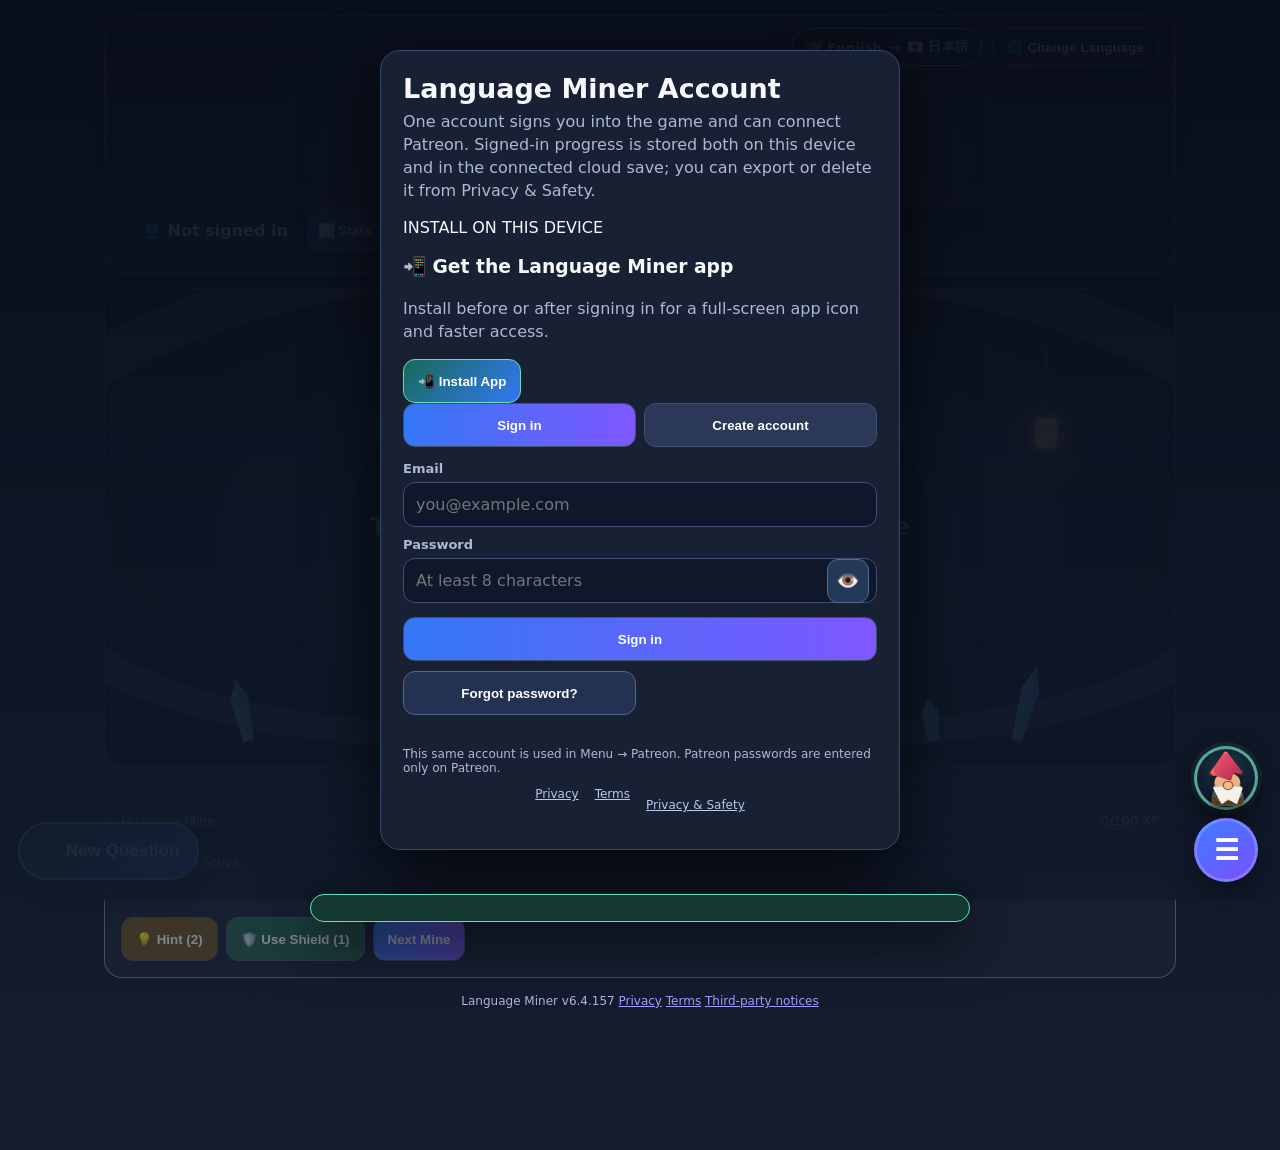
==== commit 40822817: "Add files via upload" ====
--- a/index.html
+++ b/index.html
@@ -16,27 +16,31 @@
 <link rel="icon" href="language-miner-icon-192.png" sizes="192x192" type="image/png" />
 <link rel="apple-touch-icon" sizes="180x180" href="language-miner-icon-180.png" />
 <link rel="canonical" href="https://erendragneel.github.io/language-miner/" />
-<link rel="manifest" href="manifest.webmanifest?v=6.4.144-community-shortcuts" />
+<link rel="manifest" href="manifest.webmanifest?v=6.4.157-language-aware-polish-final5" />
 <link rel="preload" href="language-miner-logo.png" as="image" type="image/png" />
-<link rel="stylesheet" href="styles.css?v=6.4.143-install-and-quiz-modes" />
-<link rel="stylesheet" href="v5.css?v=6.4.144-even-menu-tabs" />
-<link rel="stylesheet" href="v6-6460.css?v=6.4.144-community-shortcuts" />
-<link rel="stylesheet" href="multilingual-preview.css?v=6.4.143-natural-voices" />
-<link rel="stylesheet" href="parent-teacher-center.css?v=6.4.143-link-notifications" />
+<link rel="stylesheet" href="styles.css?v=6.4.157-language-aware-polish-final5" />
+<link rel="stylesheet" href="v5.css?v=6.4.145-gradebook-settlements" />
+<link rel="stylesheet" href="v6-6460.css?v=6.4.157-language-aware-polish-final5" />
+<link rel="stylesheet" href="multilingual-preview.css?v=6.4.146-install-header" />
+<link rel="stylesheet" href="parent-teacher-center.css?v=6.4.145-gradebook-settlements-r2" />
 <link rel="stylesheet" href="writing-practice.css?v=6.4.143-natural-voices" />
 <link rel="stylesheet" href="companion-wardrobe.css?v=6.4.131-companion-wardrobe" />
 <link rel="stylesheet" href="avatar-holiday-specials.css?v=6.4.136-holiday-outfit-collection" />
 <link rel="stylesheet" href="settlement-village.css?v=6.4.137-settlement-village-map" />
+<link rel="stylesheet" href="character-animations.css?v=6.4.157-language-aware-polish-final5" />
+<link rel="stylesheet" href="arcade-expansion.css?v=6.4.150-five-arcade-games" />
+<link rel="stylesheet" href="patreon-heart-videos.css?v=6.4.153-patreon-heart-videos-r3" />
 <link rel="stylesheet" href="legal-compliance.css?v=6.4.138-legal-readiness" />
 
 </head>
-<body>
+<body class="auth-session-locked">
 
 <div id="authOverlay" class="auth-overlay">
-  <section class="auth-card" aria-labelledby="authTitle">
+  <section class="auth-card" role="dialog" aria-modal="true" aria-labelledby="authTitle">
     <h2 id="authTitle">Language Miner Account</h2>
     <section id="authRecoveryPanel" class="auth-recovery-panel" hidden aria-labelledby="authRecoveryTitle"><h3 id="authRecoveryTitle">Choose a new password</h3><p>Enter a new password for your Language Miner account.</p><div class="auth-field"><label for="authRecoveryPassword">New password</label><input id="authRecoveryPassword" type="password" minlength="8" maxlength="72" autocomplete="new-password" placeholder="At least 8 characters"></div><div class="auth-field"><label for="authRecoveryConfirm">Confirm new password</label><input id="authRecoveryConfirm" type="password" minlength="8" maxlength="72" autocomplete="new-password" placeholder="Type the new password again"></div><button id="authRecoverySubmit" class="primary" type="button">Save New Password</button></section>
     <p>One account signs you into the game and can connect Patreon. Signed-in progress is stored both on this device and in the connected cloud save; you can export or delete it from Privacy &amp; Safety.</p>
+    <section class="auth-install-entry" aria-labelledby="authInstallTitle"><div><span>INSTALL ON THIS DEVICE</span><h3 id="authInstallTitle">📲 Get the Language Miner app</h3><p>Install before or after signing in for a full-screen app icon and faster access.</p></div><button id="authInstallBtn" class="install-app-btn" type="button" data-language-miner-install>📲 Install App</button></section>
     <div class="auth-tabs">
       <button id="loginTabBtn" class="primary" type="button">Sign in</button>
       <button id="createTabBtn" type="button">Create account</button>
@@ -60,7 +64,7 @@
     <div class="auth-field"><label for="authPassword">Password</label><div class="auth-password-control"><input id="authPassword" type="password" minlength="8" maxlength="72" autocomplete="current-password" placeholder="At least 8 characters"><button id="authPasswordToggle" class="auth-password-toggle" type="button" aria-label="Show password" aria-controls="authPassword" aria-pressed="false">👁️</button></div></div>
     <label id="migrateWrap" class="form-check" style="display:none;margin-top:10px"><input id="migrateOldSave" class="form-check-input" type="checkbox" checked><span class="form-check-label">Import the existing prototype save into this new profile</span></label>
     <div class="auth-actions"><button id="authSubmitBtn" class="primary" type="button">Sign in</button></div>
-    <div class="auth-support-actions"><button id="forgotPasswordBtn" type="button">Forgot password?</button><button id="authInstallAppBtn" type="button" data-language-miner-install>📲 Install App</button></div>
+    <div class="auth-support-actions"><button id="forgotPasswordBtn" type="button">Forgot password?</button></div>
     <div id="authMessage" class="auth-message" aria-live="polite"></div>
     <div class="small">This same account is used in Menu &rarr; Patreon. Patreon passwords are entered only on Patreon.</div>
     <nav class="auth-policy-links" aria-label="Legal information"><a href="privacy.html" target="_blank" rel="noopener">Privacy</a><a href="terms.html" target="_blank" rel="noopener">Terms</a><button type="button" data-open-legal-center>Privacy &amp; Safety</button></nav>
@@ -77,12 +81,12 @@
   </section>
 </div>
 
-<div class="app">
+<div class="app" inert aria-hidden="true">
 <header>
   <div>
     <div class="lm-title-row"><h1 class="lm-visually-hidden">Language Miner</h1><span id="lmCourseIndicator" class="lm-course-indicator">🇺🇸 English <b>→</b> 🇯🇵 Japanese</span><button id="lmChangeLanguageBtn" class="lm-change-language" type="button">🌐 Change Language</button></div>
   </div>
-    <div class="account-chip"><span>👤 <b id="activePlayerName">Not signed in</b></span><button id="headerInstallBtn" class="header-install-btn" type="button" data-language-miner-install>💻 Install</button><button id="headerStatsBtn" type="button" title="Open Stats Center">📊 Stats</button><button id="studyCalendarBtn" type="button" title="Open the study calendar">📅 Calendar</button><button id="developerBtn" class="developer-only" type="button" hidden>👑 Admin</button><button id="logoutBtn" type="button">Log out</button></div>
+    <div class="account-chip"><span>👤 <b id="activePlayerName">Not signed in</b></span><button id="headerStatsBtn" type="button" title="Open Stats Center">📊 Stats</button><button id="studyCalendarBtn" type="button" title="Open the study calendar">📅 Calendar</button><button id="developerBtn" class="developer-only" type="button" hidden>👑 Admin</button><button id="logoutBtn" type="button">Log out</button></div>
 </header>
 
 <button id="quickMineBtn" class="quick-mine-btn" type="button" aria-label="Start or return to the current question">â›ï¸ <span id="quickMineLabel">New Question</span></button>
@@ -173,13 +177,6 @@
         <div class="progress"><div class="bar" id="xpBar"></div></div>
       </div>
 
-      <div class="quiz-difficulty-bar" aria-label="Quiz difficulty">
-        <span><strong>Quiz mode</strong><small id="quizDifficultyHint">Easy · kana and reading support</small></span>
-        <div class="quiz-difficulty-options" role="group" aria-label="Choose easy or hard quiz mode">
-          <button type="button" data-quiz-difficulty="easy" class="selected" aria-pressed="true">🌱 Easy</button>
-          <button type="button" data-quiz-difficulty="hard" aria-pressed="false">⛏️ Hard</button>
-        </div>
-      </div>
 
       <div id="challengeArea">
         <div class="small">No challenge active.</div>
@@ -412,20 +409,21 @@
   </section>
 </div>
 
-<div class="footer">Language Miner v6.4.144 <a href="privacy.html" target="_blank" rel="noopener">Privacy</a> <a href="terms.html" target="_blank" rel="noopener">Terms</a> <a href="THIRD-PARTY-NOTICES.txt" target="_blank" rel="noopener">Third-party notices</a></div>
+<div class="footer">Language Miner v6.4.157 <a href="privacy.html" target="_blank" rel="noopener">Privacy</a> <a href="terms.html" target="_blank" rel="noopener">Terms</a> <a href="THIRD-PARTY-NOTICES.txt" target="_blank" rel="noopener">Third-party notices</a></div>
 </div>
 
 <script src="patreon-config.js?v=6.4.131-companion-wardrobe" defer></script>
 <script src="cloud-auth.js?v=6.4.141-cross-device-linking" defer></script>
-<script src="auth-utilities.js?v=6.4.143-desktop-install" defer></script>
+<script src="auth-utilities.js?v=6.4.157-language-aware-polish-final5" defer></script>
 <script src="legal-compliance.js?v=6.4.143-natural-voices" defer></script>
 <script src="n5-vocabulary-1000.js?v=6.4.131-companion-wardrobe" defer></script>
 <script src="multilingual-course-data.js?v=6.4.102-eight-new-languages" defer></script>
-<script src="game-6460.js?v=6.4.143-release-r2" defer></script>
-<script src="v5-6400.js?v=6.4.143-natural-voices" defer></script>
+<script src="game-6460.js?v=6.4.157-language-aware-polish-final5" defer></script>
+<script src="v5-6400.js?v=6.4.157-language-aware-polish-final5" defer></script>
 <script src="qr-code.js?v=6.4.131-companion-wardrobe" defer></script>
-<script src="v6.js?v=6.4.144-community-shortcuts" defer></script>
-<script src="arcade-games.js?v=6.4.131-companion-wardrobe" defer></script>
+<script src="v6.js?v=6.4.157-language-aware-polish-final5" defer></script>
+<script src="arcade-games.js?v=6.4.150-five-arcade-games" defer></script>
+<script src="patreon-heart-videos.js?v=6.4.153-patreon-heart-videos-r3" defer></script>
 <script src="recovery-6460.js?v=6.4.101-admin-header-portrait-lock" defer></script>
 <script src="patreon-linking.js?v=6.4.131-companion-wardrobe" defer></script>
 <script src="additional-language-packs.js?v=6.4.102-eight-new-languages" defer></script>
@@ -435,10 +433,11 @@
 <script src="parent-teacher-localization.js?v=6.4.131-companion-wardrobe" defer></script>
 <script src="generated-interface-localization.js?v=6.4.131-companion-wardrobe" defer></script>
 <script src="interface-localization.js?v=6.4.138-legal-readiness" defer></script>
-<script src="multilingual-preview.js?v=6.4.143-natural-voices" defer></script>
-<script src="parent-teacher-center.js?v=6.4.143-link-notifications" defer></script>
-<script src="game-guide.js?v=6.4.143-natural-voices" defer></script>
+<script src="multilingual-preview.js?v=6.4.157-language-aware-polish-final5" defer></script>
+<script src="parent-teacher-center.js?v=6.4.145-gradebook-settlements" defer></script>
+<script src="game-guide.js?v=6.4.157-language-aware-polish-final5" defer></script>
 <script src="writing-practice.js?v=6.4.143-natural-voices" defer></script>
+<script src="character-animations.js?v=6.4.157-language-aware-polish-final5" defer></script>
 <script>if("serviceWorker" in navigator){window.addEventListener("load",()=>navigator.serviceWorker.register("./sw.js",{scope:"./",updateViaCache:"none"}).then(registration=>registration.update()).catch(()=>{}));}</script>
 
 <script>
--- a/styles.css
+++ b/styles.css
@@ -235,6 +235,9 @@
 .account-chip{display:flex;align-items:center;gap:8px;flex-wrap:wrap}
 .account-chip span{background:#10172a;border:1px solid #2c3757;border-radius:999px;padding:7px 10px;font-weight:800}
 .account-chip button{padding:8px 10px}
+.account-chip .header-install-btn{border-color:#72e7bd;background:linear-gradient(135deg,#167c68,#2f76d5);color:#fff;box-shadow:0 7px 18px rgba(33,128,127,.3);font-weight:900}
+.install-help-overlay{position:fixed;inset:0;z-index:12000;display:none;place-items:center;padding:18px;background:#030611eb;backdrop-filter:blur(10px)}
+.install-help-overlay.open{display:grid}.install-help-overlay>section{position:relative;width:min(540px,100%);padding:27px;border:2px solid #70dfba;border-radius:24px;background:radial-gradient(circle at 100% 0,#6555bd55,transparent 35%),linear-gradient(145deg,#172841,#0f1729);box-shadow:0 30px 90px #000c}.install-help-overlay>section>span{color:#79ecc3;font-size:10px;font-weight:950;letter-spacing:.13em}.install-help-overlay h2{margin:6px 50px 8px 0}.install-help-overlay p,.install-help-overlay li{color:#c9d4e8;line-height:1.55}.install-help-overlay ol{padding-left:22px}.install-help-overlay li+li{margin-top:7px}.install-help-overlay section>div{display:flex;justify-content:flex-end;gap:9px;flex-wrap:wrap;margin-top:18px}.install-help-overlay a{display:inline-flex;align-items:center;justify-content:center;min-height:46px;padding:10px 15px;border:1px solid #73e7bd;border-radius:12px;background:linear-gradient(135deg,#208f72,#277fd2);color:#fff;font-weight:900;text-decoration:none}.install-help-close{position:absolute;right:15px;top:15px;width:44px;height:44px;padding:0;font-size:25px}.install-help-done{min-height:46px}
 .profile-list{display:grid;gap:8px;margin:12px 0 2px;max-height:170px;overflow:auto}
 .profile-row{display:flex;align-items:center;justify-content:space-between;gap:8px;background:#11182a;border:1px solid #2c3754;border-radius:12px;padding:10px}
 .profile-row small{color:var(--muted)}
@@ -275,7 +278,6 @@
 @media (prefers-reduced-motion:reduce){.portrait-guard .portrait-phone{animation:none}}
 @media(max-width:700px){.developer-grid{grid-template-columns:1fr}.developer-wide{grid-column:auto}.admin-player-manager-head{display:grid}.admin-player-manager-head>span{justify-self:start}.admin-player-result{align-items:flex-start}.admin-player-result>span:last-child{flex:0 0 auto}}
 
-.build-badge{display:inline-flex;align-items:center;justify-content:center;padding:4px 8px;border-radius:999px;background:#6d5dfc;color:#fff;font-size:12px;font-weight:800;letter-spacing:.03em;white-space:nowrap}
 
 
 /* v1.6 learning support */
@@ -288,6 +290,9 @@
 .kanji-help-btn{margin:10px auto 4px;display:block;background:#28365c;border-color:#4b5d91}
 .kanji-help-box{margin:10px 0;padding:12px;border-radius:12px;background:#172540;border:1px solid #3d5488;color:#dce6ff;line-height:1.55}
 .kanji-help-box[hidden]{display:none}
+.quiz-difficulty-bar{display:flex;align-items:center;justify-content:space-between;gap:12px;margin:15px 0;padding:12px 14px;border:1px solid #465b85;border-radius:15px;background:linear-gradient(135deg,#172540,#10192d)}
+.quiz-difficulty-bar>span{display:grid;gap:3px}.quiz-difficulty-bar small{color:var(--muted);font-size:11px}.quiz-difficulty-options{display:flex;gap:7px}.quiz-difficulty-options button{min-width:92px;padding:9px 12px}.quiz-difficulty-options button.selected{border-color:#76e8bd;background:linear-gradient(135deg,#1b7f68,#3e62cb);box-shadow:0 0 0 2px rgba(118,232,189,.14);color:#fff}
+@media(max-width:520px){.quiz-difficulty-bar{align-items:stretch;flex-direction:column}.quiz-difficulty-options{display:grid;grid-template-columns:1fr 1fr}.quiz-difficulty-options button{min-width:0}}
 
 /* v1.7 mine identities */
 body[data-mine="0"]{--mine-accent:#79c66a;--mine-rock1:#72513b;--mine-rock2:#493426}
--- a/v5.css
+++ b/v5.css
@@ -53,7 +53,7 @@
 /* v5.3.2 organized marketplace and game-interface menu */
 .shop-tabs{position:sticky;top:0;z-index:4;flex-wrap:nowrap;overflow-x:auto;padding:9px;border-radius:16px;background:#10182bea}.shop-tabs button{min-width:max-content}.shop-section-heading{padding:14px 16px;margin-bottom:12px;border:1px solid #40577e;border-radius:17px;background:linear-gradient(135deg,#1c3354,#292450)}.shop-section-heading span{color:#79e9bd;font-size:11px;font-weight:900;text-transform:uppercase;letter-spacing:.12em}.shop-section-heading h3{margin:5px 0}.shop-section-heading p{margin:0;color:var(--muted)}.shop-character-profile{grid-template-columns:minmax(220px,.65fr) minmax(350px,1.35fr)}
 .game-menu-panel{width:min(980px,100%);background:linear-gradient(145deg,#20283a,#121827)}.miner-interface-menu{display:grid;grid-template-columns:230px 94px minmax(0,1fr);gap:14px;min-height:520px}.menu-avatar-pane{display:flex;flex-direction:column;align-items:center;justify-content:center;padding:16px;border:1px solid #4c5d78;border-radius:20px;background:radial-gradient(circle at 50% 35%,#334865,#151b29 70%);overflow:hidden}.menu-avatar-pane>span{color:#7ce8bd;font-size:10px;font-weight:900;letter-spacing:.12em}.menu-avatar-pane #menuAvatarStage{width:210px;height:390px;display:grid;place-items:center;overflow:hidden}.menu-avatar-pane .miner-avatar{transform:scale(.75);transform-origin:center}.menu-avatar-pane>strong{font-size:18px}.menu-avatar-pane>small{color:var(--muted)}.menu-category-rail{display:flex;flex-direction:column;align-items:center;justify-content:center;gap:18px;position:relative}.menu-category-rail:before{content:"";position:absolute;top:15%;bottom:15%;left:50%;width:3px;background:#47536a}.menu-category-rail button{position:relative;z-index:1;width:72px;height:72px;padding:4px;border-radius:50%;display:grid;place-items:center;background:#252e40;border:3px solid #657087}.menu-category-rail button.active{background:linear-gradient(145deg,#f7bb31,#e88316);border-color:#fff3b5;box-shadow:0 0 22px #ffb52e88}.menu-category-rail button span{font-size:23px}.menu-category-rail button b{position:absolute;left:78px;padding:4px 8px;border-radius:7px;background:#0c1220;color:#fff;font-size:10px;white-space:nowrap}.miner-interface-menu .menu-wheel{align-content:center;grid-template-columns:repeat(2,minmax(0,1fr));gap:10px;padding:8px}.miner-interface-menu .menu-wheel>button{min-height:125px;border-radius:16px;align-items:flex-start;text-align:left;padding:17px}.miner-interface-menu .menu-wheel>button span{font-size:30px}.miner-interface-menu .menu-wheel>button small{max-width:none}.miner-interface-menu .menu-wheel>button[hidden]{display:none}
-@media(max-width:760px){.shop-character-profile{grid-template-columns:1fr}.miner-interface-menu{grid-template-columns:1fr;min-height:0}.menu-avatar-pane{display:none}.menu-category-rail{flex-direction:row;position:sticky;top:0;z-index:4;padding:7px;background:#161e30}.menu-category-rail:before{left:15%;right:15%;top:50%;bottom:auto;width:auto;height:3px}.menu-category-rail button{width:58px;height:58px}.menu-category-rail button b{display:none}.miner-interface-menu .menu-wheel{grid-template-columns:repeat(2,minmax(0,1fr))}.miner-interface-menu .menu-wheel>button{min-height:112px}}
+@media(max-width:760px){.shop-character-profile{grid-template-columns:1fr}.miner-interface-menu{grid-template-columns:1fr;min-height:0}.menu-avatar-pane{display:none}.menu-category-rail{flex-direction:row;position:sticky;top:0;z-index:4;width:100%;justify-content:space-evenly;gap:0;padding:7px;background:#161e30}.menu-category-rail:before{left:15%;right:15%;top:50%;bottom:auto;width:auto;height:3px}.menu-category-rail button{width:58px;height:58px}.menu-category-rail button b{display:none}.miner-interface-menu .menu-wheel{grid-template-columns:repeat(2,minmax(0,1fr))}.miner-interface-menu .menu-wheel>button{min-height:112px}}
 @media(max-width:430px){.miner-interface-menu .menu-wheel{grid-template-columns:1fr}.miner-interface-menu .menu-wheel>button{min-height:92px}}
 
 /* Mine-scaled daily expedition missions */
--- a/v6-6460.css
+++ b/v6-6460.css
@@ -284,7 +284,7 @@
 
 /* v6.4.15 permanent Kōji study guide */
 .v6-coach-dock{position:absolute;inset:0;z-index:16;pointer-events:none}.v6-coach-character{position:absolute;right:12px;bottom:82px;z-index:2;width:86px;min-height:112px;padding:4px 5px 6px;display:grid;place-items:center;align-content:end;gap:0;border:1px solid #78edc8aa;border-radius:28px 28px 20px 20px;background:radial-gradient(circle at 50% 40%,#57dfb52b,transparent 56%),linear-gradient(180deg,#12283acc,#10182deb);box-shadow:0 10px 24px #0009,0 0 0 4px #5ce6ba16;pointer-events:auto;touch-action:manipulation;transition:transform .18s ease,box-shadow .18s ease}.v6-coach-character:hover{transform:translateY(-4px);box-shadow:0 14px 28px #000a,0 0 20px #62e4bc55}.v6-coach-character:focus-visible{outline:3px solid #ffe171;outline-offset:3px}.v6-coach-character .v6-gnome{display:block;width:72px;height:82px;margin:-3px auto -1px;transform:none;transform-origin:center}.v6-coach-character strong{font-size:12px;line-height:1;color:#fff}.v6-coach-character small{font-size:8px;line-height:1.2;color:#7ceac0;font-weight:900;text-transform:uppercase;letter-spacing:.05em}.v6-coach-badge{position:absolute;right:-5px;top:-7px;z-index:12;display:grid;place-items:center;min-width:25px;height:25px;padding:0 5px;border:2px solid #fff;border-radius:999px;background:#ef476f;color:#fff;font-size:11px;font-weight:900;box-shadow:0 4px 10px #0008}.v6-coach-badge[hidden]{display:none}.v6-coach-character.react-correct{animation:kojiCorrect .8s ease}.v6-coach-character.react-wrong{animation:kojiWrong .75s ease}@keyframes kojiCorrect{35%{transform:translateY(-10px) rotate(4deg);box-shadow:0 15px 30px #0009,0 0 26px #61e7a777}}@keyframes kojiWrong{30%,70%{transform:translateX(-4px) rotate(-3deg)}50%{transform:translateX(4px) rotate(3deg)}}
-.v6-coach-popover{position:absolute;right:104px;bottom:35px;z-index:1;width:min(410px,calc(100% - 120px));max-height:310px;padding:14px;border:2px solid #63dfb7;border-radius:22px;background:radial-gradient(circle at 100% 100%,#694a9d44,transparent 42%),linear-gradient(145deg,#14283a,#1c2948 62%,#332857);box-shadow:0 18px 40px #000b;overflow:auto;opacity:0;visibility:hidden;transform:translateX(12px) scale(.97);transform-origin:right bottom;pointer-events:none;text-align:left;transition:opacity .18s ease,transform .2s ease,visibility .2s}.v6-coach-popover:after{content:"";position:absolute;right:-15px;bottom:65px;border:8px solid transparent;border-left-color:#63dfb7}.v6-coach-dock.open .v6-coach-popover{opacity:1;visibility:visible;transform:none;pointer-events:auto}.v6-coach-popover>header{display:flex;align-items:flex-start;justify-content:space-between;gap:12px;margin:0 0 10px;padding:0;background:none;border:0}.v6-coach-popover>header span{display:block;color:#7ceac0;font-size:9px;font-weight:900;letter-spacing:.13em}.v6-coach-popover>header h2{margin:2px 0 0;font-size:21px}.v6-coach-popover>header>button{min-width:36px;width:36px;height:36px;padding:0;border-radius:50%;font-size:21px;background:#10182d}.v6-coach-feedback{display:grid;gap:3px;margin:0 0 9px;padding:10px;border:1px solid #526b92;border-radius:13px;background:#10192d}.v6-coach-feedback.correct{border-color:#49c995;background:#16382f}.v6-coach-feedback.wrong{border-color:#ec7088;background:#42222d}.v6-coach-feedback strong{font-size:13px}.v6-coach-feedback span{color:#d3dced;font-size:11px;line-height:1.35}.v6-coach-reminder-list{display:grid;gap:7px}.v6-coach-reminder-list>button{display:grid;grid-template-columns:32px 1fr auto;align-items:center;gap:8px;width:100%;min-height:59px;padding:8px 9px;border:1px solid #3b5279;border-radius:13px;background:#111c32;text-align:left}.v6-coach-reminder-list>button:hover{border-color:#69d9b6;background:#172841}.v6-coach-reminder-list>button>span:first-child{font-size:23px;text-align:center}.v6-coach-reminder-list>button>span:nth-child(2){display:grid;gap:2px;min-width:0}.v6-coach-reminder-list strong{font-size:12px}.v6-coach-reminder-list small{display:block;color:#bfcbe1;font-size:9px;line-height:1.3}.v6-coach-reminder-list b{max-width:85px;color:#7ceac0;font-size:9px;text-align:right}
+.v6-coach-popover{position:absolute;right:104px;bottom:35px;z-index:1;width:min(510px,calc(100% - 120px));max-height:310px;padding:14px;border:2px solid #63dfb7;border-radius:22px;background:radial-gradient(circle at 100% 100%,#694a9d44,transparent 42%),linear-gradient(145deg,#14283a,#1c2948 62%,#332857);box-shadow:0 18px 40px #000b;overflow:auto;opacity:0;visibility:hidden;transform:translateX(12px) scale(.97);transform-origin:right bottom;pointer-events:none;text-align:left;transition:opacity .18s ease,transform .2s ease,visibility .2s}.v6-coach-popover:after{content:"";position:absolute;right:-15px;bottom:65px;border:8px solid transparent;border-left-color:#63dfb7}.v6-coach-dock.open .v6-coach-popover{opacity:1;visibility:visible;transform:none;pointer-events:auto}.v6-coach-popover>header{display:flex;align-items:flex-start;justify-content:space-between;gap:12px;margin:0 0 10px;padding:0;background:none;border:0}.v6-coach-heading{min-width:0}.v6-coach-popover>header .v6-coach-heading>span{display:block;color:#7ceac0;font-size:9px;font-weight:900;letter-spacing:.13em}.v6-coach-popover>header h2{margin:2px 0 0;font-size:21px}.v6-coach-header-actions{display:flex;align-items:center;justify-content:flex-end;gap:6px}.v6-coach-social{display:inline-flex;align-items:center;justify-content:center;gap:5px;min-height:36px;padding:6px 9px;border:1px solid;border-radius:12px;color:#fff;text-decoration:none;font-size:10px;font-weight:900;line-height:1;white-space:nowrap;box-shadow:0 5px 12px #0005;transition:transform .15s ease,filter .15s ease}.v6-coach-social>span{display:grid;place-items:center;width:20px;height:20px;border-radius:50%;background:#ffffff22;font-size:11px;font-weight:1000;letter-spacing:0}.v6-coach-discord{border-color:#9ea6ff;background:linear-gradient(145deg,#6875f5,#4e5bd5)}.v6-coach-patreon{border-color:#ff9c90;background:linear-gradient(145deg,#ff5c4d,#e6424a)}.v6-coach-social:hover{filter:brightness(1.12);transform:translateY(-1px)}.v6-coach-social:focus-visible{outline:3px solid #ffe171;outline-offset:2px}#v6CoachClose{min-width:36px;width:36px;height:36px;padding:0;border-radius:50%;font-size:21px;background:#10182d}.v6-coach-feedback{display:grid;gap:3px;margin:0 0 9px;padding:10px;border:1px solid #526b92;border-radius:13px;background:#10192d}.v6-coach-feedback.correct{border-color:#49c995;background:#16382f}.v6-coach-feedback.wrong{border-color:#ec7088;background:#42222d}.v6-coach-feedback strong{font-size:13px}.v6-coach-feedback span{color:#d3dced;font-size:11px;line-height:1.35}.v6-coach-reminder-list{display:grid;gap:7px}.v6-coach-reminder-list>button{display:grid;grid-template-columns:32px 1fr auto;align-items:center;gap:8px;width:100%;min-height:59px;padding:8px 9px;border:1px solid #3b5279;border-radius:13px;background:#111c32;text-align:left}.v6-coach-reminder-list>button:hover{border-color:#69d9b6;background:#172841}.v6-coach-reminder-list>button>span:first-child{font-size:23px;text-align:center}.v6-coach-reminder-list>button>span:nth-child(2){display:grid;gap:2px;min-width:0}.v6-coach-reminder-list strong{font-size:12px}.v6-coach-reminder-list small{display:block;color:#bfcbe1;font-size:9px;line-height:1.3}.v6-coach-reminder-list b{max-width:85px;color:#7ceac0;font-size:9px;text-align:right}
 body[data-reduced-motion="true"] .v6-coach-character,body[data-reduced-motion="true"] .v6-coach-popover{animation:none!important;transition:none!important}@media(max-width:600px){.v6-coach-character{right:8px;bottom:84px;width:75px;min-height:108px}.v6-coach-character .v6-gnome{width:66px;height:82px;transform:none}.v6-coach-popover{right:8px;bottom:190px;width:calc(100% - 16px);max-height:205px;padding:11px;border-radius:18px}.v6-coach-popover:after{right:27px;bottom:-15px;border-color:#63dfb7 transparent transparent}.v6-coach-popover>header{margin-bottom:7px}.v6-coach-popover>header h2{font-size:18px}.v6-coach-reminder-list>button{grid-template-columns:28px 1fr;min-height:54px}.v6-coach-reminder-list>button>b{grid-column:2;max-width:none;text-align:left}.v6-coach-reminder-list small{font-size:8px}}
 
 /* v6.4.17 required two-lesson review checkpoints */
@@ -381,7 +381,7 @@
  .mastery-banner{align-items:flex-start;flex-direction:column}
  .course-answer-grid{grid-template-columns:1fr}
  .course-answer-grid button{min-height:58px}
- .menu-category-rail{top:0;margin:-2px -2px 4px;overflow-x:auto;justify-content:flex-start}
+ .menu-category-rail{top:0;width:100%;margin:-2px -2px 4px;overflow:visible;justify-content:space-evenly;gap:0}
  .menu-category-rail button{flex:0 0 58px}
  .miner-interface-menu .menu-wheel{grid-template-columns:1fr;padding:4px}
  .miner-interface-menu .menu-wheel>button{min-height:88px;padding:14px}
@@ -393,6 +393,8 @@
 }
 
 @media(max-width:380px){
+ .v6-coach-social{width:36px;padding:0}
+ .v6-coach-social strong{display:none}
  .progress-summary{grid-template-columns:1fr 1fr}
  .progress-summary>:last-child{grid-column:1/-1}
  .kana-grid{gap:5px}
@@ -505,7 +507,7 @@
   padding-right:2px;
   scrollbar-gutter:stable;
  }
- .v6-coach-popover>header{margin-bottom:7px}
+ .v6-coach-popover>header{flex-direction:row;margin-bottom:7px}
  .v6-coach-reminder-list{gap:6px}
  .v6-coach-reminder-list>button{
   min-height:50px;
--- a/parent-teacher-center.css
+++ b/parent-teacher-center.css
@@ -40,3 +40,7 @@
 .ptc-cloud-status{display:flex;align-items:center;gap:12px;margin:14px 0;padding:13px 15px;border:1px solid #3a8d7b;border-radius:16px;background:#102c2b}.ptc-cloud-status>span{font-size:24px}.ptc-cloud-status>div{min-width:0;flex:1}.ptc-cloud-status strong,.ptc-cloud-status small{display:block}.ptc-cloud-status small{margin-top:3px;color:#9ecdc2}.ptc-cloud-status button{min-height:40px;padding:8px 14px}.ptc-cloud-status.offline{border-color:#52617d;background:#162036}.ptc-cloud-status.error{border-color:#bb6575;background:#351a29}.ptc-cloud-link{margin:16px 0;padding:20px;border:1px solid #3e8f7c;border-radius:19px;background:linear-gradient(145deg,#102d2b,#12213a)}.ptc-cloud-link header>span{display:block;color:#79f4d3;font-size:12px;font-weight:900;letter-spacing:.12em}.ptc-cloud-link h3{margin:5px 0}.ptc-cloud-link header p{margin:0;color:#afbed5}.ptc-cloud-link form{margin-top:18px}.ptc-cloud-link label{display:block;margin-bottom:7px;font-weight:800}.ptc-cloud-link form>div{display:flex;gap:9px}.ptc-cloud-link input{min-width:0;flex:1;padding:13px 14px;border:1px solid #526c96;border-radius:12px;background:#09152a;color:#fff;font:inherit}.ptc-cloud-link input:focus{outline:2px solid #79f4d3;outline-offset:2px}.ptc-cloud-link form small{display:block;margin-top:9px;color:#9eb2cd;line-height:1.45}.ptc-cloud-link.unavailable{border-color:#52617d;background:#151f35}
 @media(max-width:760px){.ptc-overlay{padding:0}.ptc-panel{height:100dvh;border:0;border-radius:0}.ptc-head{gap:9px;padding:13px 12px}.ptc-head .menu-back-button{min-width:78px;padding:9px}.ptc-head>div>span{font-size:9px}.ptc-head h2{font-size:18px}.ptc-close{width:44px;height:44px}.ptc-content{padding:12px}.ptc-intro{align-items:stretch;flex-direction:column;padding:17px}.ptc-intro-actions{display:grid;grid-template-columns:1fr 1fr}.ptc-metrics{grid-template-columns:repeat(2,1fr)}.ptc-report-grid,.ptc-access-grid{grid-template-columns:1fr}.ptc-report-card.ptc-wide{grid-column:auto}.ptc-review-facts,.ptc-records{grid-template-columns:repeat(2,1fr)}.ptc-link-note{grid-template-columns:auto 1fr}.ptc-link-note i{display:none}.ptc-table{overflow:auto}.ptc-table>div{min-width:560px}.ptc-calendar>div{min-height:45px;padding:5px}.ptc-calendar small{font-size:8px}.ptc-learner-head>b{display:none}}
 @media(max-width:430px){.ptc-metrics,.ptc-facts{grid-template-columns:1fr}.ptc-review-facts,.ptc-records{grid-template-columns:1fr}.ptc-intro-actions{grid-template-columns:1fr}.ptc-calendar-week,.ptc-calendar{gap:3px}.ptc-calendar>div{min-height:38px;border-radius:7px}.ptc-calendar small{display:none}.ptc-access-row,.ptc-candidates article{align-items:flex-start;flex-wrap:wrap}.ptc-access-row>button,.ptc-candidates article>button,.ptc-row-actions{width:100%}.ptc-row-actions button{flex:1}.ptc-cloud-status{align-items:flex-start;flex-wrap:wrap}.ptc-cloud-status button{width:100%}.ptc-cloud-link form>div{display:grid}.ptc-cloud-link form button{width:100%}}
+.ptc-request-notice{display:inline-flex!important;align-items:center;justify-content:center;gap:6px;min-height:42px;border-color:#ff7595!important;background:linear-gradient(135deg,#8d294a,#d74770)!important;color:#fff!important;box-shadow:0 0 0 2px rgba(255,117,149,.18),0 8px 20px rgba(141,41,74,.3);font-weight:900!important}
+.ptc-request-notice[hidden]{display:none!important}
+.ptc-request-notice b{display:inline-grid;place-items:center;min-width:23px;height:23px;padding:0 6px;border-radius:999px;background:#fff;color:#9b2449;font-size:12px;line-height:1}
+@media(max-width:700px){.ptc-request-notice{flex:1 1 120px;min-width:120px}}
--- a/character-animations.css
+++ b/character-animations.css
@@ -0,0 +1,49 @@
+/* Language Miner v6.4.157 — reusable customized-character animation system. */
+.lm-character-actor{--lm-character-scale:.39;position:relative;z-index:4;display:grid;grid-template-columns:auto minmax(0,1fr) auto;align-items:center;gap:10px;min-width:0;color:#eff8ff}
+.lm-character-stage{position:relative;display:block;width:104px;height:174px;min-height:0;margin:0;padding:0;overflow:visible;-webkit-appearance:none!important;appearance:none!important;border-width:0!important;border-style:none!important;border-color:transparent!important;border-radius:0!important;outline:0!important;background:none!important;box-shadow:none!important;filter:none!important;transform:none!important;isolation:isolate;-webkit-tap-highlight-color:transparent}
+.lm-character-stage::before,.lm-character-stage::after{content:none!important;display:none!important}.lm-character-stage:hover,.lm-character-stage:active,.lm-character-stage:focus,.lm-character-stage:focus-visible{appearance:none!important;border:0!important;outline:0!important;background:none!important;box-shadow:none!important;filter:none!important}.lm-character-stage:focus-visible .lm-character-avatar-shell{filter:drop-shadow(0 10px 8px #0008)}
+.lm-character-avatar-shell{position:absolute;left:50%;bottom:0;width:230px;height:420px;border:0!important;outline:0!important;background:transparent!important;box-shadow:none!important;transform:translateX(-50%) scale(var(--lm-character-scale));transform-origin:bottom center;filter:none!important;will-change:transform}
+.lm-character-avatar-shell>.miner-avatar,.lm-character-avatar-shell>.miner-avatar.large{position:absolute!important;inset:0!important;width:230px!important;height:420px!important;margin:0!important;border:0!important;outline:0!important;background:transparent!important;box-shadow:none!important;filter:none!important;transform:none!important;transform-origin:center!important;animation:none!important}
+.lm-character-avatar-shell>.miner-avatar>.avatar-render{filter:none!important}
+.lm-character-fallback{display:grid;place-items:center;width:230px;height:420px;font-size:150px}
+.lm-character-prop{position:absolute;z-index:7;right:-2px;top:43px;display:grid;place-items:center;width:42px;height:42px;border:1px solid #ffffff55;border-radius:50%;background:#10223fe8;font-size:24px;filter:drop-shadow(0 5px 5px #0009);transform-origin:20% 80%}
+.lm-character-aura{position:absolute;z-index:-1;left:8px;right:8px;bottom:3px;height:80px;border-radius:50%;background:radial-gradient(ellipse,#5de4ba44,transparent 68%);opacity:.65}
+.lm-character-copy{display:grid;gap:3px;min-width:0;padding:9px 11px;border:1px solid #4f6f99;border-radius:14px;background:#0b172ade;box-shadow:0 7px 18px #0005;text-align:left}
+.lm-character-copy strong{color:#7beac3;font-size:9px;font-weight:950;letter-spacing:.13em}.lm-character-speech{color:#dce8f8;font-size:12px;font-weight:750;line-height:1.35}
+.lm-character-skip{min-height:36px!important;padding:7px 9px!important;border-radius:10px!important;font-size:10px!important;white-space:nowrap}.lm-character-skip[hidden]{display:none!important}
+.mine.mine-has-character{min-height:480px;padding-bottom:138px;overflow:clip}
+.lm-character-particles{position:absolute;z-index:9;inset:0;pointer-events:none}.lm-character-particles i{position:absolute;left:50%;top:45%;width:8px;height:8px;border-radius:2px;background:#69e7ff;opacity:0;box-shadow:0 0 8px currentColor}.lm-character-particles i:nth-child(2){background:#ffdc69}.lm-character-particles i:nth-child(3){background:#c48cff}.lm-character-particles i:nth-child(4){background:#70edaf}.lm-character-particles i:nth-child(5){background:#ff80aa}.lm-character-particles i:nth-child(6){background:#fff}
+.lm-character-layout-mine{--lm-character-scale:.32;position:absolute;left:50%;bottom:5px;z-index:5;display:block;width:112px;height:168px;pointer-events:none;transform:translateX(-50%);transform-origin:center bottom}.lm-character-layout-mine .lm-character-stage{pointer-events:auto}.lm-character-layout-mine .lm-character-copy{position:absolute;left:82px;bottom:49px;width:190px;opacity:0;transform:translateY(7px);transition:.2s}.lm-character-layout-mine:hover .lm-character-copy,.lm-character-layout-mine:focus-within .lm-character-copy,.lm-character-layout-mine:not([data-state="idle"]) .lm-character-copy{opacity:1;transform:none}.lm-character-layout-mine .lm-character-skip{position:absolute;left:82px;bottom:10px;pointer-events:auto}
+.lm-character-layout-card{min-height:116px;margin:10px 0;padding:9px 12px;border:1px solid #4d6c98;border-radius:17px;background:linear-gradient(135deg,#142944,#15203a 66%,#35275a);overflow:hidden}.lm-character-layout-card{--lm-character-scale:.235}.lm-character-layout-card .lm-character-stage{width:64px;height:99px}.lm-character-layout-card .lm-character-prop{right:-7px;top:18px;width:33px;height:33px;font-size:18px}.lm-character-layout-card .lm-character-copy{background:#0b172a99}.lm-character-layout-card .lm-character-skip{align-self:center}
+.lesson-preview>.lm-character-layout-card,.lesson-preview-complete>.lm-character-layout-card,.course-focus>.lm-character-layout-card{margin-inline:0}
+.lm-character-layout-map{--lm-character-scale:.205;position:absolute;left:7%;bottom:5%;z-index:12;display:block;width:72px;height:108px;transition:left .45s ease,top .45s ease,bottom .45s ease;filter:drop-shadow(0 6px 5px #0007)}.lm-character-layout-map .lm-character-stage{width:62px;height:100px}.lm-character-layout-map .lm-character-prop{right:-11px;top:14px;width:31px;height:31px;font-size:18px}.lm-character-layout-map .lm-character-copy{position:absolute;left:54px;bottom:72px;width:175px;opacity:0;transition:.2s}.lm-character-layout-map:hover .lm-character-copy,.lm-character-layout-map:focus-within .lm-character-copy,.lm-character-layout-map:not([data-state="idle"]) .lm-character-copy{opacity:1}.lm-character-layout-map .lm-character-skip{display:none!important}.lm-character-layout-map[data-activity="library"]{left:28%;bottom:42%}.lm-character-layout-map[data-activity="garden"]{left:48%;bottom:11%}.lm-character-layout-map[data-activity="forge"]{left:68%;bottom:39%}.lm-character-layout-map[data-activity="museum"]{left:82%;bottom:13%}
+.lm-character-actor[data-state="idle"] .lm-character-avatar-shell{animation:lmCharacterIdle 3.1s ease-in-out infinite}.lm-character-actor[data-state="idle"] .lm-character-prop{animation:lmPropIdle 2.7s ease-in-out infinite}
+.lm-character-actor[data-state="mining"] .lm-character-avatar-shell{animation:lmCharacterMine .82s cubic-bezier(.2,.8,.2,1)}.lm-character-actor[data-state="mining"] .lm-character-prop{animation:lmPickaxeSwing .72s ease-in-out}.lm-character-actor[data-state="mining"] .lm-character-particles i{animation:lmDust .7s ease-out forwards}
+.lm-character-actor[data-state="correct"] .lm-character-avatar-shell{animation:lmCharacterCorrect 1s cubic-bezier(.2,.8,.2,1)}.lm-character-actor[data-state="correct"] .lm-character-aura{animation:lmAuraCorrect 1s ease}.lm-character-actor[data-state="correct"] .lm-character-particles i{animation:lmGemBurst .9s ease-out forwards}
+.lm-character-actor[data-state="incorrect"] .lm-character-avatar-shell{animation:lmCharacterTryAgain .8s ease}.lm-character-actor[data-state="incorrect"] .lm-character-prop{animation:lmPropInspect .8s ease}.lm-character-actor[data-state="incorrect"] .lm-character-speech{color:#ffd6de}
+.lm-character-actor[data-state="celebration"] .lm-character-avatar-shell{animation:lmCharacterCelebrate 1.55s cubic-bezier(.2,.8,.2,1)}.lm-character-actor[data-state="celebration"] .lm-character-aura{animation:lmAuraCelebrate 1.7s ease}.lm-character-actor[data-state="celebration"] .lm-character-particles i{animation:lmConfetti 1.6s ease-out forwards}
+.lm-character-actor[data-state="wave"] .lm-character-avatar-shell{animation:lmCharacterWave 1s ease}.lm-character-actor[data-state="wave"] .lm-character-prop{animation:lmPropWave 1s ease}
+.lm-character-actor[data-state="lesson"] .lm-character-avatar-shell{animation:lmCharacterLesson 2.8s ease-in-out infinite}.lm-character-actor[data-state="lesson"] .lm-character-prop{animation:lmBookOpen 2.4s ease-in-out infinite}
+.lm-character-actor[data-state="arcade"] .lm-character-avatar-shell{animation:lmCharacterArcade .75s ease-in-out}.lm-character-actor[data-state="arcade"] .lm-character-prop{animation:lmArcadeProp .7s ease}
+.lm-character-actor[data-state="settlement"] .lm-character-avatar-shell{animation:lmCharacterWork 1.05s ease}.lm-character-actor[data-state="settlement"] .lm-character-prop{animation:lmWorkProp 1s ease}
+.lm-character-actor[data-state="correct"] .lm-character-particles i:nth-child(1),.lm-character-actor[data-state="celebration"] .lm-character-particles i:nth-child(1),.lm-character-actor[data-state="mining"] .lm-character-particles i:nth-child(1){--x:-42px;--y:-58px;animation-delay:0s}.lm-character-actor[data-state="correct"] .lm-character-particles i:nth-child(2),.lm-character-actor[data-state="celebration"] .lm-character-particles i:nth-child(2),.lm-character-actor[data-state="mining"] .lm-character-particles i:nth-child(2){--x:38px;--y:-72px;animation-delay:.07s}.lm-character-actor[data-state="correct"] .lm-character-particles i:nth-child(3),.lm-character-actor[data-state="celebration"] .lm-character-particles i:nth-child(3),.lm-character-actor[data-state="mining"] .lm-character-particles i:nth-child(3){--x:-58px;--y:-20px;animation-delay:.12s}.lm-character-actor[data-state="correct"] .lm-character-particles i:nth-child(4),.lm-character-actor[data-state="celebration"] .lm-character-particles i:nth-child(4),.lm-character-actor[data-state="mining"] .lm-character-particles i:nth-child(4){--x:55px;--y:-28px;animation-delay:.18s}.lm-character-actor[data-state="correct"] .lm-character-particles i:nth-child(5),.lm-character-actor[data-state="celebration"] .lm-character-particles i:nth-child(5),.lm-character-actor[data-state="mining"] .lm-character-particles i:nth-child(5){--x:-25px;--y:-92px;animation-delay:.22s}.lm-character-actor[data-state="correct"] .lm-character-particles i:nth-child(6),.lm-character-actor[data-state="celebration"] .lm-character-particles i:nth-child(6),.lm-character-actor[data-state="mining"] .lm-character-particles i:nth-child(6){--x:18px;--y:-105px;animation-delay:.28s}
+.lm-character-milestone{position:fixed;left:50%;top:max(14px,env(safe-area-inset-top));z-index:13000;display:grid;grid-template-columns:auto 1fr;align-items:center;gap:11px;width:min(390px,calc(100vw - 24px));padding:13px 16px;border:2px solid #ffd76a;border-radius:18px;background:linear-gradient(135deg,#59331d,#292348 60%,#16394a);box-shadow:0 18px 55px #000b,0 0 30px #ffbc4755;color:#fff;opacity:0;pointer-events:none;transform:translate(-50%,-22px) scale(.94)}.lm-character-milestone.show{animation:lmMilestone 2.6s ease both}.lm-character-milestone>span{font-size:35px}.lm-character-milestone div{display:grid;gap:2px}.lm-character-milestone strong{font-size:18px}.lm-character-milestone small{color:#ffe9bd}
+body[data-character-animations="false"] .lm-character-actor,body[data-character-animations="false"] .lm-character-milestone{display:none!important}
+body[data-character-animations="false"] .mine.mine-has-character{min-height:360px;padding-bottom:16px}
+body[data-character-performance="low"] .lm-character-particles,body[data-character-performance="low"] .lm-character-aura{display:none}body[data-character-performance="low"] .lm-character-avatar-shell{filter:drop-shadow(0 5px 4px #0007)}body[data-character-performance="low"] .lm-character-actor[data-state="idle"] .lm-character-avatar-shell,body[data-character-performance="low"] .lm-character-actor[data-state="lesson"] .lm-character-avatar-shell{animation:none}
+body[data-reduced-motion="true"] .lm-character-actor *,body[data-reduced-motion="true"] .lm-character-milestone,.lm-character-actor.reduced-motion *{animation:none!important;transition:none!important}.lm-character-setting span{line-height:1.3}
+@media(prefers-reduced-motion:reduce){.lm-character-actor *,.lm-character-milestone{animation:none!important;transition:none!important}}
+@keyframes lmCharacterIdle{0%,100%{transform:translateX(-50%) scale(var(--lm-character-scale)) translateY(0)}50%{transform:translateX(-50%) scale(var(--lm-character-scale)) translateY(-7px)}}
+@keyframes lmPropIdle{50%{transform:rotate(6deg) translateY(-3px)}}@keyframes lmCharacterMine{0%,100%{transform:translateX(-50%) scale(var(--lm-character-scale))}35%{transform:translateX(-53%) scale(var(--lm-character-scale)) rotate(-5deg)}62%{transform:translateX(-47%) scale(var(--lm-character-scale)) rotate(6deg) translateY(-6px)}}
+@keyframes lmPickaxeSwing{0%{transform:rotate(-28deg)}55%{transform:rotate(48deg) scale(1.15)}100%{transform:rotate(0)}}@keyframes lmDust{0%{opacity:0;transform:translate(0,0) scale(.4)}35%{opacity:1}100%{opacity:0;transform:translate(var(--x),calc(var(--y) * .45)) scale(1.1)}}
+@keyframes lmCharacterCorrect{0%,100%{transform:translateX(-50%) scale(var(--lm-character-scale))}42%{transform:translateX(-50%) scale(calc(var(--lm-character-scale) * 1.07)) translateY(-24px) rotate(-2deg)}68%{transform:translateX(-50%) scale(var(--lm-character-scale)) translateY(-8px) rotate(2deg)}}
+@keyframes lmAuraCorrect{45%{opacity:1;transform:scale(1.45);background:radial-gradient(ellipse,#5dffc788,transparent 68%)}}@keyframes lmGemBurst{0%{opacity:0;transform:translate(0,0) rotate(0) scale(.3)}25%{opacity:1}100%{opacity:0;transform:translate(var(--x),var(--y)) rotate(190deg) scale(1.15)}}
+@keyframes lmCharacterTryAgain{0%,100%{transform:translateX(-50%) scale(var(--lm-character-scale))}25%,65%{transform:translateX(-54%) scale(var(--lm-character-scale)) rotate(-2deg)}45%,82%{transform:translateX(-46%) scale(var(--lm-character-scale)) rotate(2deg)}}@keyframes lmPropInspect{35%{transform:translate(-12px,8px) rotate(-18deg)}70%{transform:translate(5px,-3px) rotate(7deg)}}
+@keyframes lmCharacterCelebrate{0%,100%{transform:translateX(-50%) scale(var(--lm-character-scale))}22%{transform:translateX(-50%) scale(calc(var(--lm-character-scale) * 1.08)) translateY(-29px) rotate(-6deg)}48%{transform:translateX(-50%) scale(calc(var(--lm-character-scale) * 1.05)) translateY(-13px) rotate(7deg)}70%{transform:translateX(-50%) scale(calc(var(--lm-character-scale) * 1.08)) translateY(-24px) rotate(-3deg)}}@keyframes lmAuraCelebrate{50%{opacity:1;transform:scale(1.75);background:radial-gradient(ellipse,#ffe46e88,#b865ff44 45%,transparent 70%)}}@keyframes lmConfetti{0%{opacity:0;transform:translate(0,10px) rotate(0) scale(.3)}18%{opacity:1}100%{opacity:0;transform:translate(var(--x),var(--y)) rotate(420deg) scale(1.2)}}
+@keyframes lmCharacterWave{0%,100%{transform:translateX(-50%) scale(var(--lm-character-scale))}35%{transform:translateX(-50%) scale(var(--lm-character-scale)) rotate(-4deg) translateY(-8px)}70%{transform:translateX(-50%) scale(var(--lm-character-scale)) rotate(4deg)}}@keyframes lmPropWave{20%,60%{transform:rotate(-25deg) translateY(-8px)}40%,80%{transform:rotate(28deg) translateY(-8px)}}
+@keyframes lmCharacterLesson{0%,100%{transform:translateX(-50%) scale(var(--lm-character-scale)) rotate(-1deg)}50%{transform:translateX(-50%) scale(var(--lm-character-scale)) rotate(2deg) translateY(-4px)}}@keyframes lmBookOpen{50%{transform:scale(1.12) rotate(-5deg);box-shadow:0 0 16px #78beff}}
+@keyframes lmCharacterArcade{0%,100%{transform:translateX(-50%) scale(var(--lm-character-scale))}30%{transform:translateX(-58%) scale(var(--lm-character-scale)) rotate(-4deg)}65%{transform:translateX(-42%) scale(var(--lm-character-scale)) rotate(4deg) translateY(-8px)}}@keyframes lmArcadeProp{50%{transform:scale(1.2) rotate(12deg);box-shadow:0 0 20px #75ddff}}
+@keyframes lmCharacterWork{0%,100%{transform:translateX(-50%) scale(var(--lm-character-scale))}30%{transform:translateX(-53%) scale(var(--lm-character-scale)) rotate(-4deg)}62%{transform:translateX(-47%) scale(var(--lm-character-scale)) rotate(5deg) translateY(-5px)}}@keyframes lmWorkProp{50%{transform:rotate(22deg) scale(1.14)}}@keyframes lmMilestone{0%{opacity:0;transform:translate(-50%,-22px) scale(.94)}12%,82%{opacity:1;transform:translate(-50%,0) scale(1)}100%{opacity:0;transform:translate(-50%,-12px) scale(.98)}}
+@media(min-width:701px) and (max-width:1100px){.lm-character-layout-mine{left:50%;bottom:5px;transform:translateX(-50%);transform-origin:center bottom}.lm-character-layout-map{--lm-character-scale:.185}.lm-character-layout-map .lm-character-copy{width:150px}}
+@media(max-width:700px){.mine.mine-has-character{min-height:480px;padding-bottom:116px}.lm-character-layout-mine{--lm-character-scale:.27;left:50%;bottom:4px;width:86px;height:145px;transform:translateX(-50%);transform-origin:center bottom}.lm-character-layout-mine .lm-character-stage{width:78px;height:138px}.lm-character-layout-mine .lm-character-prop{right:-2px;top:38px;width:34px;height:34px;font-size:19px}.lm-character-layout-mine .lm-character-copy{left:61px;bottom:43px;width:165px}.lm-character-layout-mine .lm-character-skip{left:61px;bottom:7px}.lm-character-layout-card{grid-template-columns:auto minmax(0,1fr);--lm-character-scale:.205;min-height:104px;padding:8px}.lm-character-layout-card .lm-character-stage{width:57px;height:88px}.lm-character-layout-card .lm-character-skip{grid-column:1/-1;width:100%}.lm-character-layout-map{--lm-character-scale:.17}.lm-character-layout-map .lm-character-copy{left:45px;bottom:64px;width:135px}.lm-character-milestone{top:max(8px,env(safe-area-inset-top));padding:10px 12px}body[data-character-animations="false"] .mine.mine-has-character{min-height:min(58dvh,440px);padding-bottom:32px}}
+@media(max-width:430px){.mine.mine-has-character{min-height:470px;padding-bottom:104px}.lm-character-layout-mine{--lm-character-scale:.235;width:73px;height:126px}.lm-character-layout-mine .lm-character-stage{width:68px;height:121px}.lm-character-layout-mine .lm-character-prop{right:-3px;top:33px;width:30px;height:30px;font-size:17px}.lm-character-layout-mine .lm-character-copy{left:51px;bottom:39px;width:145px}.lm-character-layout-mine .lm-character-skip{left:51px;bottom:5px}.lm-character-layout-map{--lm-character-scale:.145;width:55px;height:82px}.lm-character-layout-map .lm-character-stage{width:50px;height:78px}.lm-character-layout-map .lm-character-prop{right:-10px;top:10px;width:27px;height:27px;font-size:15px}.lm-character-layout-map .lm-character-copy{display:none}}
--- a/arcade-expansion.css
+++ b/arcade-expansion.css
@@ -0,0 +1,34 @@
+/* Language Miner v6.4.150 — five-game Study Arcade expansion. */
+.arcade-mode{display:grid;grid-template-columns:minmax(0,1fr) auto auto;align-items:center;gap:8px;margin:-5px 0 15px;padding:9px 11px;border:1px solid #516c96;border-radius:14px;background:#0c172a}
+.arcade-mode>span{color:#84efc5;font-size:10px;font-weight:950;letter-spacing:.1em;text-transform:uppercase}
+.arcade-mode button{min-height:40px;padding:8px 14px;background:#243858;color:#d5def1}
+.arcade-mode button.selected{border-color:#7dffd0;background:linear-gradient(135deg,#188a70,#386fd1);box-shadow:0 0 0 2px #6affc533;color:#fff}
+.arcade-choice-grid{display:grid;grid-template-columns:repeat(2,minmax(0,1fr));gap:10px;width:100%}
+.arcade-choice-grid button,.arcade-impostor-choices button{min-height:64px;overflow-wrap:anywhere;background:linear-gradient(145deg,#2a416e,#1a2948)}
+.arcade-choice-grid button.matched,.arcade-impostor-choices button.matched,.arcade-direction-pad button.matched{border-color:#79f0c2;background:#17664f;box-shadow:0 0 0 2px #63eebc44,0 0 18px #39dc9d44}
+.arcade-choice-grid button.wrong,.arcade-impostor-choices button.wrong,.arcade-direction-pad button.wrong{border-color:#ff8397;background:#733344;box-shadow:0 0 0 2px #ff718844}
+.arcade-feedback{min-height:24px;margin:12px 0 0;color:#ffe88f;font-weight:800;text-align:center}
+.arcade-echo-stage{display:grid;place-items:center;gap:10px;padding:22px;border:1px solid #6858a8;border-radius:22px;background:radial-gradient(circle at 50% 24%,#8849b74c,transparent 30%),linear-gradient(155deg,#192848,#0d1528);text-align:center}
+.arcade-echo-stage>span,.arcade-grammar-forge>span,.arcade-treasure-clue>span,.arcade-impostor-game>span{color:#7eeec1;font-size:11px;font-weight:950;letter-spacing:.1em;text-transform:uppercase}
+.arcade-echo-stage h3{margin:0;font-size:27px}.arcade-echo-rings{color:#b79cff;font-size:42px;letter-spacing:.08em;text-shadow:0 0 20px #9a6cff;animation:arcade-echo-pulse 1.6s ease-in-out infinite}
+.arcade-audio-button{min-width:min(280px,100%);border-color:#a58aff;background:linear-gradient(145deg,#6b46ad,#344d91);font-size:18px}
+.arcade-grammar-forge{padding:18px;border:1px solid #8c6a45;border-radius:22px;background:radial-gradient(circle at 85% 0,#e4782945,transparent 30%),linear-gradient(155deg,#2a2330,#111a2d)}
+.arcade-grammar-forge>p{margin:6px 0 14px;color:#ffe6bd;font-size:18px;font-weight:800}
+.arcade-forge-answer{display:flex;min-height:92px;align-content:center;align-items:center;justify-content:center;gap:8px;flex-wrap:wrap;padding:14px;border:2px solid #a87b4b;border-radius:17px;background:#0d1423;box-shadow:inset 0 0 25px #e36f231b}
+.arcade-forge-answer span{padding:9px 12px;border:1px solid #ffbb68;border-radius:10px;background:#5b3728;color:#fff;font-weight:850;animation:arcade-forge-drop .22s ease-out}
+.arcade-forge-answer em{color:#98a8c6;font-style:normal}.arcade-forge-answer.matched{border-color:#69edba;box-shadow:0 0 20px #43e4a14d}.arcade-forge-answer.wrong{border-color:#ff7186;animation:arcade-shake .28s ease}
+.arcade-token-bank{display:flex;justify-content:center;gap:8px;flex-wrap:wrap;margin:14px 0}.arcade-token-bank button{min-height:46px;padding:9px 13px;background:linear-gradient(#344b72,#233453)}.arcade-token-bank button.selected{opacity:.48}
+.arcade-forge-actions{display:flex;justify-content:center;gap:8px;flex-wrap:wrap}.arcade-forge-actions button{min-width:110px}
+.arcade-treasure-game{display:grid;grid-template-columns:minmax(280px,1fr) minmax(270px,.85fr);gap:16px;align-items:stretch}
+.arcade-treasure-map{display:grid;grid-template-columns:repeat(5,1fr);gap:6px;padding:14px;border:1px solid #658c79;border-radius:22px;background:radial-gradient(circle at 20% 20%,#54bd8555,transparent 22%),linear-gradient(145deg,#183b37,#14283b)}
+.arcade-treasure-map span{display:grid;place-items:center;min-height:76px;border:1px solid #5b8a7355;border-radius:13px;background:#173a35;color:#8bb7a4;font-size:20px}.arcade-treasure-map span:nth-child(3n){background:#1d443a}.arcade-treasure-map span.player{border-color:#ffe477;background:#52512c;font-size:32px;box-shadow:0 0 20px #ffe15c66}.arcade-treasure-map span.treasure{color:#ffe986;text-shadow:0 0 12px #ffe44f}
+.arcade-treasure-clue{display:grid;align-content:center;place-items:center;padding:18px;border:1px solid #977748;border-radius:22px;background:radial-gradient(circle at 50% 10%,#ffcf5b32,transparent 28%),linear-gradient(160deg,#332b28,#172035);text-align:center}.arcade-treasure-clue h3{margin:8px 0;color:#fff0a4;font-size:34px}.arcade-treasure-clue>p{margin:0 0 12px;color:#d5ddec}
+.arcade-direction-pad{display:grid;grid-template-columns:repeat(2,minmax(100px,1fr));gap:9px;width:100%}.arcade-direction-pad button{display:grid;place-items:center;min-height:74px;background:#263d61}.arcade-direction-pad button b{font-size:26px}.arcade-direction-pad button span{font-size:11px}
+.arcade-crystal-memory-grid{display:grid;grid-template-columns:repeat(5,minmax(0,1fr));gap:9px}.arcade-crystal-memory-grid button{position:relative;min-height:112px;padding:8px;border-color:#7165a5;background:radial-gradient(circle at 50% 20%,#7961bb55,transparent 35%),linear-gradient(145deg,#314875,#202d50);transition:transform .16s,background .2s}.arcade-crystal-memory-grid button:hover{transform:translateY(-2px)}
+.arcade-crystal-memory-grid button>.arcade-crystal-cover,.arcade-crystal-memory-grid button>.arcade-crystal-word{position:absolute;inset:8px;place-items:center}.arcade-crystal-memory-grid button>.arcade-crystal-cover{display:grid;font-size:31px;filter:drop-shadow(0 0 8px #9b8cff)}.arcade-crystal-memory-grid button>.arcade-crystal-word{display:grid;overflow-wrap:anywhere;color:#fff;font-size:16px;line-height:1.2;text-align:center}.arcade-crystal-memory-grid [hidden]{display:none!important}.arcade-crystal-memory-grid button.revealed{border-color:#c5a7ff;background:#4d3973}.arcade-crystal-memory-grid button.matched{border-color:#70efc0;background:#17624f;box-shadow:0 0 18px #55e9b45c}.arcade-crystal-memory-grid button.wrong{border-color:#ff758a;background:#733242;animation:arcade-shake .28s ease}
+.arcade-impostor-game{display:grid;place-items:center;padding:20px;border:1px solid #646e9d;border-radius:22px;background:radial-gradient(circle at 10% 0,#5d6ace3a,transparent 30%),linear-gradient(150deg,#1d2949,#0f172a);text-align:center}.arcade-impostor-game h3{margin:8px 0 16px;font-size:23px}.arcade-impostor-choices{display:grid;grid-template-columns:repeat(5,minmax(0,1fr));gap:9px;width:100%}
+@keyframes arcade-echo-pulse{50%{transform:scale(1.08);opacity:.72}}@keyframes arcade-forge-drop{from{transform:translateY(-8px);opacity:0}}@keyframes arcade-shake{25%{transform:translateX(-5px)}75%{transform:translateX(5px)}}
+body[data-reduced-motion="true"] .arcade-echo-rings,body[data-reduced-motion="true"] .arcade-forge-answer span,body[data-reduced-motion="true"] .arcade-forge-answer.wrong,body[data-reduced-motion="true"] .arcade-crystal-memory-grid button.wrong{animation:none}
+@media(prefers-reduced-motion:reduce){.arcade-echo-rings,.arcade-forge-answer span,.arcade-forge-answer.wrong,.arcade-crystal-memory-grid button.wrong{animation:none}}
+@media(max-width:760px){.arcade-treasure-game{grid-template-columns:1fr}.arcade-treasure-map span{min-height:54px}.arcade-crystal-memory-grid{grid-template-columns:repeat(3,minmax(0,1fr))}.arcade-crystal-memory-grid button{min-height:88px}.arcade-impostor-choices{grid-template-columns:repeat(2,minmax(0,1fr))}}
+@media(max-width:430px){.arcade-mode{grid-template-columns:1fr 1fr}.arcade-mode>span{grid-column:1/-1}.arcade-choice-grid{grid-template-columns:1fr}.arcade-echo-stage,.arcade-grammar-forge,.arcade-impostor-game{padding:13px}.arcade-echo-rings{font-size:32px}.arcade-treasure-map{gap:4px;padding:8px}.arcade-treasure-map span{min-height:43px;border-radius:9px;font-size:14px}.arcade-treasure-map span.player{font-size:24px}.arcade-treasure-clue h3{font-size:27px}.arcade-direction-pad button{min-height:60px}.arcade-crystal-memory-grid{gap:6px}.arcade-crystal-memory-grid button{min-height:78px}.arcade-crystal-memory-grid button>.arcade-crystal-word{font-size:13px}.arcade-impostor-game h3{font-size:19px}}
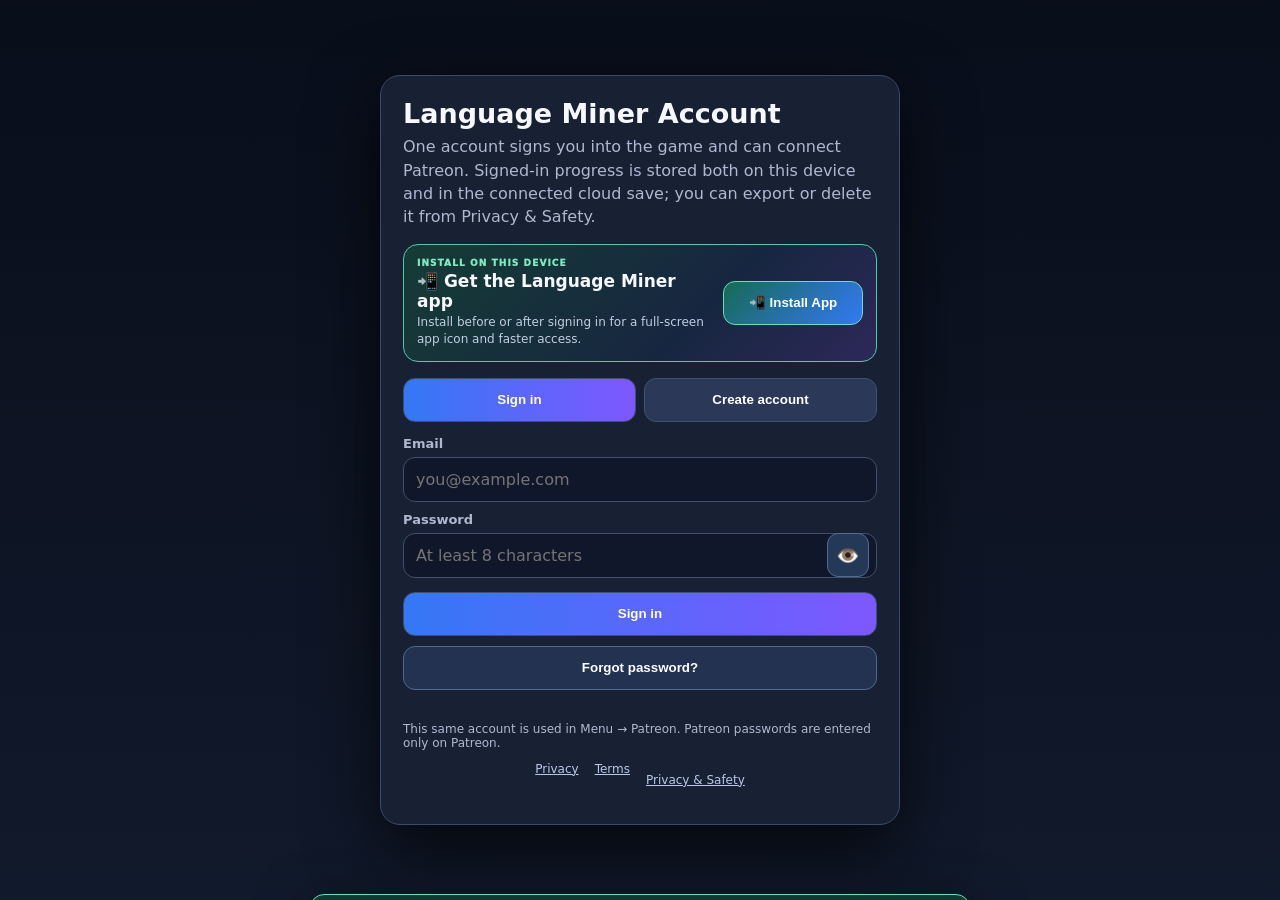
==== commit 1124b382: "Add files via upload" ====
--- a/index.html
+++ b/index.html
@@ -16,20 +16,21 @@
 <link rel="icon" href="language-miner-icon-192.png" sizes="192x192" type="image/png" />
 <link rel="apple-touch-icon" sizes="180x180" href="language-miner-icon-180.png" />
 <link rel="canonical" href="https://erendragneel.github.io/language-miner/" />
-<link rel="manifest" href="manifest.webmanifest?v=6.4.157-language-aware-polish-final5" />
+<link rel="manifest" href="manifest.webmanifest?v=6.4.159-patreon-feature-videos" />
 <link rel="preload" href="language-miner-logo.png" as="image" type="image/png" />
-<link rel="stylesheet" href="styles.css?v=6.4.157-language-aware-polish-final5" />
+<link rel="stylesheet" href="styles.css?v=6.4.159-patreon-feature-videos" />
 <link rel="stylesheet" href="v5.css?v=6.4.145-gradebook-settlements" />
-<link rel="stylesheet" href="v6-6460.css?v=6.4.157-language-aware-polish-final5" />
+<link rel="stylesheet" href="v6-6460.css?v=6.4.159-patreon-feature-videos" />
 <link rel="stylesheet" href="multilingual-preview.css?v=6.4.146-install-header" />
 <link rel="stylesheet" href="parent-teacher-center.css?v=6.4.145-gradebook-settlements-r2" />
-<link rel="stylesheet" href="writing-practice.css?v=6.4.143-natural-voices" />
+<link rel="stylesheet" href="writing-practice.css?v=6.4.159-patreon-feature-videos" />
 <link rel="stylesheet" href="companion-wardrobe.css?v=6.4.131-companion-wardrobe" />
-<link rel="stylesheet" href="avatar-holiday-specials.css?v=6.4.136-holiday-outfit-collection" />
+<link rel="stylesheet" href="avatar-holiday-specials.css?v=6.4.159-patreon-feature-videos" />
 <link rel="stylesheet" href="settlement-village.css?v=6.4.137-settlement-village-map" />
-<link rel="stylesheet" href="character-animations.css?v=6.4.157-language-aware-polish-final5" />
+<link rel="stylesheet" href="character-animations.css?v=6.4.159-patreon-feature-videos" />
 <link rel="stylesheet" href="arcade-expansion.css?v=6.4.150-five-arcade-games" />
-<link rel="stylesheet" href="patreon-heart-videos.css?v=6.4.153-patreon-heart-videos-r3" />
+<link rel="stylesheet" href="patreon-heart-videos.css?v=6.4.159-patreon-feature-videos" />
+<link rel="stylesheet" href="patreon-heart-video-media.css?v=6.4.159-patreon-feature-videos" />
 <link rel="stylesheet" href="legal-compliance.css?v=6.4.138-legal-readiness" />
 
 </head>
@@ -409,35 +410,35 @@
   </section>
 </div>
 
-<div class="footer">Language Miner v6.4.157 <a href="privacy.html" target="_blank" rel="noopener">Privacy</a> <a href="terms.html" target="_blank" rel="noopener">Terms</a> <a href="THIRD-PARTY-NOTICES.txt" target="_blank" rel="noopener">Third-party notices</a></div>
+<div class="footer">Language Miner v6.4.159 <a href="privacy.html" target="_blank" rel="noopener">Privacy</a> <a href="terms.html" target="_blank" rel="noopener">Terms</a> <a href="THIRD-PARTY-NOTICES.txt" target="_blank" rel="noopener">Third-party notices</a></div>
 </div>
 
 <script src="patreon-config.js?v=6.4.131-companion-wardrobe" defer></script>
 <script src="cloud-auth.js?v=6.4.141-cross-device-linking" defer></script>
-<script src="auth-utilities.js?v=6.4.157-language-aware-polish-final5" defer></script>
+<script src="auth-utilities.js?v=6.4.159-patreon-feature-videos" defer></script>
 <script src="legal-compliance.js?v=6.4.143-natural-voices" defer></script>
 <script src="n5-vocabulary-1000.js?v=6.4.131-companion-wardrobe" defer></script>
 <script src="multilingual-course-data.js?v=6.4.102-eight-new-languages" defer></script>
-<script src="game-6460.js?v=6.4.157-language-aware-polish-final5" defer></script>
-<script src="v5-6400.js?v=6.4.157-language-aware-polish-final5" defer></script>
+<script src="game-6460.js?v=6.4.159-patreon-feature-videos" defer></script>
+<script src="v5-6400.js?v=6.4.159-patreon-feature-videos" defer></script>
 <script src="qr-code.js?v=6.4.131-companion-wardrobe" defer></script>
-<script src="v6.js?v=6.4.157-language-aware-polish-final5" defer></script>
+<script src="v6.js?v=6.4.159-patreon-feature-videos" defer></script>
 <script src="arcade-games.js?v=6.4.150-five-arcade-games" defer></script>
-<script src="patreon-heart-videos.js?v=6.4.153-patreon-heart-videos-r3" defer></script>
+<script src="patreon-heart-videos.js?v=6.4.159-patreon-feature-videos" defer></script>
 <script src="recovery-6460.js?v=6.4.101-admin-header-portrait-lock" defer></script>
 <script src="patreon-linking.js?v=6.4.131-companion-wardrobe" defer></script>
 <script src="additional-language-packs.js?v=6.4.102-eight-new-languages" defer></script>
 <script src="mine-cosmetic-localization.js?v=6.4.104-mine-cosmetics" defer></script>
-<script src="full-interface-localization.js?v=6.4.131-companion-wardrobe" defer></script>
+<script src="full-interface-localization.js?v=6.4.159-patreon-feature-videos" defer></script>
 <script src="patreon-copy-localization.js?v=6.4.131-companion-wardrobe" defer></script>
 <script src="parent-teacher-localization.js?v=6.4.131-companion-wardrobe" defer></script>
 <script src="generated-interface-localization.js?v=6.4.131-companion-wardrobe" defer></script>
 <script src="interface-localization.js?v=6.4.138-legal-readiness" defer></script>
-<script src="multilingual-preview.js?v=6.4.157-language-aware-polish-final5" defer></script>
+<script src="multilingual-preview.js?v=6.4.159-patreon-feature-videos" defer></script>
 <script src="parent-teacher-center.js?v=6.4.145-gradebook-settlements" defer></script>
-<script src="game-guide.js?v=6.4.157-language-aware-polish-final5" defer></script>
-<script src="writing-practice.js?v=6.4.143-natural-voices" defer></script>
-<script src="character-animations.js?v=6.4.157-language-aware-polish-final5" defer></script>
+<script src="game-guide.js?v=6.4.159-patreon-feature-videos" defer></script>
+<script src="writing-practice.js?v=6.4.159-patreon-feature-videos" defer></script>
+<script src="character-animations.js?v=6.4.159-patreon-feature-videos" defer></script>
 <script>if("serviceWorker" in navigator){window.addEventListener("load",()=>navigator.serviceWorker.register("./sw.js",{scope:"./",updateViaCache:"none"}).then(registration=>registration.update()).catch(()=>{}));}</script>
 
 <script>
--- a/styles.css
+++ b/styles.css
@@ -219,9 +219,21 @@
 
 .auth-overlay{position:fixed;inset:0;z-index:200;background:linear-gradient(180deg,#090e1aee,#111a2bee);display:grid;place-items:center;padding:18px}
 .auth-overlay.hidden,.auth-overlay.auth-dismissed,.auth-overlay[hidden]{display:none!important;visibility:hidden!important;pointer-events:none!important}
+body.auth-session-locked .app,
+body.auth-session-locked #placementOverlay,
+body.auth-session-locked #lmMultilingualOverlay,
+body.auth-session-locked #v6CoachDock,
+body.auth-session-locked #v5CompanionFloat,
+body.auth-session-locked #heartRecoveryHud,
+body.auth-session-locked #lmCharacterMilestone,
+body.auth-session-locked #v5Treasure{
+  display:none!important;visibility:hidden!important;pointer-events:none!important
+}
 .auth-card{width:min(94vw,520px);max-height:min(92vh,820px);overflow:auto;background:#182033;border:1px solid #3b496c;border-radius:20px;padding:22px;box-shadow:0 24px 70px #000b}
 .auth-card h2{margin:0 0 6px;font-size:27px}
 .auth-card p{color:var(--muted);margin:0 0 16px;line-height:1.45}
+.auth-install-entry{display:flex;align-items:center;justify-content:space-between;gap:14px;margin:0 0 16px;padding:13px;border:1px solid #55c9a7;border-radius:15px;background:linear-gradient(135deg,#153c35,#172640 62%,#2d2859)}
+.auth-install-entry>div{display:grid;gap:3px;min-width:0}.auth-install-entry span{color:#7deac1;font-size:9px;font-weight:950;letter-spacing:.12em}.auth-install-entry h3{margin:0;font-size:17px}.auth-install-entry p{margin:0;color:#c2cee2;font-size:12px;line-height:1.4}.auth-install-entry .install-app-btn{flex:0 0 auto;min-width:140px;border-color:#69dfb8;background:linear-gradient(135deg,#176a55,#3478f6);color:#fff;font-weight:900}.auth-install-entry .install-app-btn:disabled{opacity:.6}
 .auth-tabs{display:grid;grid-template-columns:1fr 1fr;gap:8px;margin-bottom:14px}
 .auth-field{display:grid;gap:6px;margin:10px 0}
 .auth-field label{font-size:13px;color:var(--muted);font-weight:700}
@@ -235,7 +247,6 @@
 .account-chip{display:flex;align-items:center;gap:8px;flex-wrap:wrap}
 .account-chip span{background:#10172a;border:1px solid #2c3757;border-radius:999px;padding:7px 10px;font-weight:800}
 .account-chip button{padding:8px 10px}
-.account-chip .header-install-btn{border-color:#72e7bd;background:linear-gradient(135deg,#167c68,#2f76d5);color:#fff;box-shadow:0 7px 18px rgba(33,128,127,.3);font-weight:900}
 .install-help-overlay{position:fixed;inset:0;z-index:12000;display:none;place-items:center;padding:18px;background:#030611eb;backdrop-filter:blur(10px)}
 .install-help-overlay.open{display:grid}.install-help-overlay>section{position:relative;width:min(540px,100%);padding:27px;border:2px solid #70dfba;border-radius:24px;background:radial-gradient(circle at 100% 0,#6555bd55,transparent 35%),linear-gradient(145deg,#172841,#0f1729);box-shadow:0 30px 90px #000c}.install-help-overlay>section>span{color:#79ecc3;font-size:10px;font-weight:950;letter-spacing:.13em}.install-help-overlay h2{margin:6px 50px 8px 0}.install-help-overlay p,.install-help-overlay li{color:#c9d4e8;line-height:1.55}.install-help-overlay ol{padding-left:22px}.install-help-overlay li+li{margin-top:7px}.install-help-overlay section>div{display:flex;justify-content:flex-end;gap:9px;flex-wrap:wrap;margin-top:18px}.install-help-overlay a{display:inline-flex;align-items:center;justify-content:center;min-height:46px;padding:10px 15px;border:1px solid #73e7bd;border-radius:12px;background:linear-gradient(135deg,#208f72,#277fd2);color:#fff;font-weight:900;text-decoration:none}.install-help-close{position:absolute;right:15px;top:15px;width:44px;height:44px;padding:0;font-size:25px}.install-help-done{min-height:46px}
 .profile-list{display:grid;gap:8px;margin:12px 0 2px;max-height:170px;overflow:auto}
@@ -264,6 +275,7 @@
 .developer-only{position:relative;z-index:3;min-height:44px;touch-action:manipulation;pointer-events:auto;cursor:pointer;background:linear-gradient(135deg,#7857d9,#b989ff);border-color:#c9b8ff}
 .account-chip #developerBtn{isolation:isolate;-webkit-tap-highlight-color:rgba(201,184,255,.34)}
 @media(max-width:700px){
+  .auth-install-entry{align-items:stretch;flex-direction:column}.auth-install-entry .install-app-btn{width:100%}
   .app>header>.account-chip{position:relative;z-index:20;display:flex;flex-wrap:wrap;overflow:visible;overscroll-behavior:auto;-webkit-overflow-scrolling:auto;touch-action:pan-y}
   .app>header>.account-chip #developerBtn{z-index:24;flex:1 1 110px;min-width:110px;min-height:48px;pointer-events:auto!important}
 }
@@ -542,6 +554,21 @@
 .mine[data-mine-wallpaper="aurora-cavern"] .cave-arch{border-color:#5a503a}.mine[data-mine-wallpaper="aurora-cavern"] .cave-depth{background:radial-gradient(ellipse at 50% 62%,#79612f,#2d1e08 64%)}.mine[data-mine-wallpaper="aurora-cavern"] .cave-crystal{filter:hue-rotate(185deg) saturate(1.8) drop-shadow(0 0 11px #ffd96c)}
 .mine[data-mine-wallpaper="galaxy-depths"] .cave-scene{background:radial-gradient(ellipse at 50% 48%,#9b617b 0 9%,#643a55 35%,#210b19 72%)}
 .mine[data-mine-wallpaper="galaxy-depths"] .cave-arch{border-color:#604552}.mine[data-mine-wallpaper="galaxy-depths"] .cave-depth{background:radial-gradient(ellipse at 50% 62%,#89536c,#311124 64%)}.mine[data-mine-wallpaper="galaxy-depths"] .cave-crystal{filter:hue-rotate(300deg) saturate(1.25) drop-shadow(0 0 11px #ff9fc7)}
+/* v6.4.156 — twelve original illustrated mine wallpapers */
+.mine[data-mine-wallpaper^="art-"] .cave-scene{background:linear-gradient(180deg,#02071118,#0207113d),var(--mine-wallpaper-image) center/cover no-repeat}
+.mine[data-mine-wallpaper^="art-"] .cave-scene>i{display:none}
+.mine[data-mine-wallpaper="art-azure-passage"]{--mine-wallpaper-image:url(wallpaper-mine-azure-passage-v1.png)}
+.mine[data-mine-wallpaper="art-amethyst-dream"]{--mine-wallpaper-image:url(wallpaper-mine-amethyst-dream-v1.png)}
+.mine[data-mine-wallpaper="art-moonlit-ice"]{--mine-wallpaper-image:url(wallpaper-mine-moonlit-ice-v1.png)}
+.mine[data-mine-wallpaper="art-sapphire-river"]{--mine-wallpaper-image:url(wallpaper-mine-sapphire-river-v1.png)}
+.mine[data-mine-wallpaper="art-emerald-moss"]{--mine-wallpaper-image:url(wallpaper-mine-emerald-moss-v1.png)}
+.mine[data-mine-wallpaper="art-rose-quartz"]{--mine-wallpaper-image:url(wallpaper-mine-rose-quartz-v1.png)}
+.mine[data-mine-wallpaper="art-golden-topaz"]{--mine-wallpaper-image:url(wallpaper-mine-golden-topaz-v1.png)}
+.mine[data-mine-wallpaper="art-ruby-forge"]{--mine-wallpaper-image:url(wallpaper-mine-ruby-forge-v1.png)}
+.mine[data-mine-wallpaper="art-aurora-prism"]{--mine-wallpaper-image:url(wallpaper-mine-aurora-prism-v1.png)}
+.mine[data-mine-wallpaper="art-celestial-galaxy"]{--mine-wallpaper-image:url(wallpaper-mine-celestial-galaxy-v1.png)}
+.mine[data-mine-wallpaper="art-opal-hollow"]{--mine-wallpaper-image:url(wallpaper-mine-opal-hollow-v1.png)}
+.mine[data-mine-wallpaper="art-ancient-lantern"]{--mine-wallpaper-image:url(wallpaper-mine-ancient-lantern-v1.png)}
 @media(max-width:600px){.cave-arch{border-width:34px;border-bottom-width:20px}.theme-choice-grid{grid-template-columns:repeat(2,minmax(0,1fr))}.mine{min-height:410px}}
 
 /* v6.4.106 consolidated Tier 1 Mine Cosmetics hub */
@@ -563,6 +590,13 @@
 body[data-wallpaper="ocean"]{background:radial-gradient(circle at 13% 22%,#d9ffff77 0 8px,transparent 9px),radial-gradient(circle at 70% 18%,#fff8 0 4px,transparent 5px),radial-gradient(circle at 84% 62%,#c7ffff66 0 12px,transparent 13px),radial-gradient(circle at 28% 78%,#fff5 0 6px,transparent 7px),linear-gradient(180deg,#098bc9,#075385 50%,#062d58)}
 body[data-wallpaper="confetti"]{background:linear-gradient(125deg,transparent 78%,#ffdc68 79% 85%,transparent 86%) 0 0/75px 75px,linear-gradient(35deg,transparent 78%,#62f1cc 79% 85%,transparent 86%) 20px 12px/90px 90px,radial-gradient(circle,#ff75a8 0 5px,transparent 6px) 40px 30px/105px 105px,linear-gradient(135deg,#5133a0,#bd3f88)}
 body[data-wallpaper="emoji"]{background:linear-gradient(135deg,#fb6fab,#7053df 55%,#287dc1)}body[data-wallpaper="emoji"]:before{content:"😀  ⭐  💎  🔥  🌸  🎉  😺  🌈  🥳  ✨  💖  ⛏️  😀  ⭐  💎  🔥  🌸  🎉  😺  🌈  🥳  ✨  💖  ⛏️  😀  ⭐  💎  🔥  🌸  🎉  😺  🌈  🥳  ✨  💖  ⛏️";position:fixed;inset:-20px;z-index:0;font-size:42px;line-height:2.2;word-spacing:24px;opacity:.22;transform:rotate(-8deg);pointer-events:none;overflow:hidden}body[data-wallpaper="emoji"] .app{position:relative;z-index:1}
+body[data-wallpaper="moonstone-cathedral"],body[data-wallpaper="amethyst-crown"],body[data-wallpaper="emerald-geode"],body[data-wallpaper="sapphire-ice"],body[data-wallpaper="sunstone-ember"]{background-repeat:no-repeat;background-position:center center;background-size:cover;background-attachment:fixed}
+body[data-wallpaper="moonstone-cathedral"]{background-color:#17120e;background-image:linear-gradient(180deg,#04070d24,#04070d7a),url(wallpaper-moonstone-cathedral-v1.png)}
+body[data-wallpaper="amethyst-crown"]{background-color:#11081d;background-image:linear-gradient(180deg,#05030a24,#05030a78),url(wallpaper-amethyst-crown-v1.png)}
+body[data-wallpaper="emerald-geode"]{background-color:#06140e;background-image:linear-gradient(180deg,#020a0724,#020a0778),url(wallpaper-emerald-geode-v1.png)}
+body[data-wallpaper="sapphire-ice"]{background-color:#06172a;background-image:linear-gradient(180deg,#02081424,#02081470),url(wallpaper-sapphire-ice-v1.png)}
+body[data-wallpaper="sunstone-ember"]{background-color:#170a03;background-image:linear-gradient(180deg,#09030024,#09030078),url(wallpaper-sunstone-ember-v1.png)}
+@media(max-width:800px){body[data-wallpaper="moonstone-cathedral"],body[data-wallpaper="amethyst-crown"],body[data-wallpaper="emerald-geode"],body[data-wallpaper="sapphire-ice"],body[data-wallpaper="sunstone-ember"]{background-attachment:scroll}}
 
 /* v4.4 anime-inspired, fully customizable miner */
 .miner-avatar{width:190px;height:270px;--outline:#171827;--hair-light:color-mix(in srgb,var(--hair) 62%,white);--shirt-dark:color-mix(in srgb,var(--shirt) 72%,black)}
--- a/v5.css
+++ b/v5.css
@@ -28,7 +28,10 @@
 
 /* JLPT section stops and vocabulary sublevels */
 .jlpt-section-road .jlpt-section-node small{font-size:8px}.jlpt-section-node span{font-family:"Noto Sans JP","Yu Gothic",sans-serif}.jlpt-vocabulary-panel{position:relative;z-index:4;margin:34px 0 4px;padding:12px;border:1px solid #ffffff55;border-radius:18px;background:#101a32e8;color:#fff;box-shadow:0 8px 18px #11182b66}.jlpt-vocabulary-panel>header{display:flex;align-items:center;justify-content:space-between;gap:12px;margin-bottom:10px}.jlpt-vocabulary-panel>header div{display:grid;gap:2px}.jlpt-vocabulary-panel>header strong{font-size:14px}.jlpt-vocabulary-panel>header small{font-size:10px;color:#c7d2ea}.jlpt-vocabulary-panel>header>span{padding:4px 8px;border-radius:999px;background:#283858;color:#87f4ce;font-size:10px;font-weight:900}.jlpt-vocabulary-grid{display:grid;grid-template-columns:repeat(4,minmax(0,1fr));gap:8px}.jlpt-vocabulary-level{display:grid;grid-template-columns:34px 1fr;grid-template-areas:"number title" "number copy" "bar bar";align-items:center;gap:2px 8px;min-height:72px;padding:8px;border:2px solid #536482;border-radius:13px;background:#26344f;color:#fff;text-align:left;box-shadow:0 4px 0 #11192d}.jlpt-vocabulary-level>span{grid-area:number;display:grid;place-items:center;width:32px;height:32px;border-radius:10px;background:#141d32;color:#fff;font-size:15px;font-weight:900}.jlpt-vocabulary-level>strong{grid-area:title;font-size:12px}.jlpt-vocabulary-level>small{grid-area:copy;color:#b9c5dc;font-size:8px;line-height:1.25}.jlpt-vocabulary-level>i{grid-area:bar;height:5px;margin-top:5px;overflow:hidden;border-radius:99px;background:#11192d}.jlpt-vocabulary-level>i>b{display:block;height:100%;border-radius:inherit;background:linear-gradient(90deg,#5ee8b0,#62a9ff)}.jlpt-vocabulary-level.open{border-color:#87e7ca;background:linear-gradient(145deg,#275d5a,#263d5d)}.jlpt-vocabulary-level.current{outline:3px solid #ffe66c;outline-offset:1px}.jlpt-vocabulary-level.complete>span{background:#2c9e76}.jlpt-vocabulary-level.locked{filter:saturate(.25);opacity:.62}
+.jlpt-vocabulary-panel>header .jlpt-lesson-head-actions{display:flex;align-items:center;justify-content:flex-end;gap:9px}.jlpt-lesson-head-actions>span{padding:5px 9px;border-radius:999px;background:#283858;color:#87f4ce;font-size:10px;font-weight:900;white-space:nowrap}.expedition-quiz-mode{display:flex!important;align-items:center;gap:8px;padding:6px 7px;border:1px solid #64789f;border-radius:13px;background:#15213a}.expedition-quiz-mode>span{display:grid;gap:0}.expedition-quiz-mode>span strong{font-size:10px}.expedition-quiz-mode>span small{font-size:8px;white-space:nowrap}.expedition-quiz-mode .quiz-difficulty-options{display:flex;gap:4px}.expedition-quiz-mode .quiz-difficulty-options button{min-width:72px;min-height:34px;padding:6px 8px;border-radius:10px;font-size:10px}.expedition-quiz-mode .quiz-difficulty-options button.selected{border-color:#76e8bd;background:linear-gradient(135deg,#1b7f68,#3e62cb);box-shadow:0 0 0 2px rgba(118,232,189,.14)}
 @media(max-width:720px){.jlpt-section-road .world-node small{font-size:6px}.jlpt-vocabulary-panel{margin-top:27px;padding:9px}.jlpt-vocabulary-panel>header{align-items:flex-start}.jlpt-vocabulary-panel>header strong{font-size:12px}.jlpt-vocabulary-panel>header small{font-size:8px}.jlpt-vocabulary-grid{grid-template-columns:repeat(2,minmax(0,1fr));gap:6px}.jlpt-vocabulary-level{grid-template-columns:28px 1fr;min-height:64px;padding:6px}.jlpt-vocabulary-level>span{width:27px;height:27px;font-size:12px}.jlpt-vocabulary-level>strong{font-size:10px}.jlpt-vocabulary-level>small{font-size:7px}}
+@media(max-width:720px){.jlpt-vocabulary-panel>header{display:grid;grid-template-columns:minmax(0,1fr)}.jlpt-vocabulary-panel>header .jlpt-lesson-head-actions{justify-content:space-between}.expedition-quiz-mode>span{display:none}.expedition-quiz-mode .quiz-difficulty-options button{min-width:68px}}
+@media(max-width:430px){.jlpt-vocabulary-panel>header .jlpt-lesson-head-actions{align-items:stretch;flex-direction:column}.expedition-quiz-mode{justify-content:center}.expedition-quiz-mode .quiz-difficulty-options{display:grid;grid-template-columns:1fr 1fr;width:100%}.expedition-quiz-mode .quiz-difficulty-options button{width:100%}}
 @media(max-width:400px){.world-map-canvas{padding-inline:6px}.world-region{width:94%}.world-region:nth-of-type(even){margin-left:6%}.world-node{width:38px;height:38px}.world-node small{display:none}.region-label{font-size:11px}.v5-tabs{margin-inline:-4px}}
 
 /* v5.3 television-anime-inspired character refinement */
--- a/v6-6460.css
+++ b/v6-6460.css
@@ -241,6 +241,9 @@
 /* v6.3.0 character-native wardrobe: real transparent images, no tint effects. */
 .native-wardrobe-layers{position:absolute;inset:0;z-index:3;overflow:hidden;pointer-events:none}
 .native-cosmetic-layer{position:absolute;inset:0;width:100%;height:100%;display:block;object-fit:contain;object-position:center bottom;mix-blend-mode:normal;opacity:1}
+/* Optional wardrobe slots stay in the DOM so asynchronously loaded artwork can
+   populate them, but an image without a source must not draw a broken-image box. */
+.native-cosmetic-layer:not([src]),.native-cosmetic-layer[src=""]{display:none!important}
 .native-wardrobe-layers .rendered-accessory{position:absolute;display:block;mix-blend-mode:normal!important;opacity:1!important}
 .preview-avatar[data-preview-key="hairStyle"] .native-wardrobe-layers{display:none!important}
 .preview-avatar[data-preview-key="hairColor"] .native-cosmetic-layer:not(.native-hair-layer),
--- a/multilingual-preview.css
+++ b/multilingual-preview.css
@@ -27,7 +27,7 @@
 .lm-flow-progress i{height:8px;border-radius:999px;background:#2b3c58}
 .lm-flow-progress i.active{background:linear-gradient(90deg,#61ddbd,#4f8eff,#815cff)}
 .lm-flow-screen[hidden]{display:none!important}
-.auth-support-actions{display:grid;grid-template-columns:1fr 1fr;gap:8px;margin-top:10px}
+.auth-support-actions{display:grid;grid-template-columns:1fr;gap:8px;margin-top:10px}
 .auth-support-actions button{min-height:44px;border:1px solid #53668f;background:#243252;color:#fff;border-radius:12px;font-weight:800}
 .auth-support-actions button:hover:not(:disabled){border-color:#78e4c2;background:#2b3d63}
 .auth-support-actions button[data-install-ready="true"]{background:linear-gradient(135deg,#2779ec,#7c4dff);border-color:#7be7ca}
@@ -124,6 +124,8 @@
 .lm-stage-course-section{display:grid;gap:8px;margin-top:14px;padding:12px;border:1px solid #dce8ff33;border-radius:16px;background:#0c1a2d99}
 .lm-stage-course-section:first-child{margin-top:0}
 .lm-stage-course-section h4{margin:0;color:#fff1b2;font-size:15px;letter-spacing:.04em}
+.lm-stage-course-head{display:flex;align-items:center;justify-content:space-between;gap:12px}.lm-stage-course-head .expedition-quiz-mode{margin-left:auto}
+@media(max-width:620px){.lm-stage-course-head{align-items:stretch;flex-direction:column}.lm-stage-course-head .expedition-quiz-mode{margin-left:0}.lm-stage-course-head .expedition-quiz-mode>span{display:none}.lm-stage-course-head .quiz-difficulty-options{display:grid;grid-template-columns:1fr 1fr;width:100%}.lm-stage-course-head .quiz-difficulty-options button{width:100%}}
 .lm-expedition-mine.locked-region{filter:saturate(.4);opacity:.72}
 .lm-expedition-mine.locked-region .lm-mine-dropdown{cursor:not-allowed;box-shadow:none}
 .lm-mine-lesson-grid{display:grid;grid-template-columns:repeat(auto-fit,minmax(175px,1fr));gap:10px;max-height:440px;overflow:auto;padding:2px 5px 8px 2px;scrollbar-width:thin}
--- a/parent-teacher-center.css
+++ b/parent-teacher-center.css
@@ -23,23 +23,27 @@
 .ptc-switcher>div{display:flex;gap:10px;overflow:auto;padding-bottom:3px}.ptc-switcher button{display:grid;grid-template-columns:44px auto;grid-template-rows:auto auto;min-width:190px;text-align:left;background:#192642}.ptc-switcher button>span{grid-row:1/3;display:grid;place-items:center;width:42px;height:42px;border-radius:50%;background:#314a78;color:#8ff7dc;font-size:18px}.ptc-switcher button strong{align-self:end}.ptc-switcher button small{color:#aebbd7}.ptc-switcher button.active{border-color:#80f4d5;background:#174743;box-shadow:0 0 0 2px #80f4d533}
 .ptc-empty{display:grid;justify-items:center;margin:18px 0;padding:38px 20px;border:1px dashed #5d70a0;border-radius:22px;background:#101a30;text-align:center}.ptc-empty>span{font-size:44px}.ptc-empty h3{margin:10px 0 6px;font-size:24px}.ptc-empty p{max-width:650px;margin:0 0 18px;color:#bdc9e2;line-height:1.55}
 .ptc-learner-head{display:flex;align-items:center;gap:15px;margin-top:18px;padding:18px 20px;border:1px solid #586d9d;border-radius:20px;background:#16223c}.ptc-learner-avatar{display:grid;place-items:center;width:58px;height:58px;border:2px solid #8bffe0;border-radius:50%;background:linear-gradient(145deg,#327b72,#354b94);font-size:24px;font-weight:900}.ptc-learner-head h3{margin:3px 0;font-size:25px}.ptc-learner-head p{margin:0;color:#b8c7e2}.ptc-learner-head>b{margin-left:auto;padding:8px 11px;border-radius:999px;background:#0b332e;color:#9ff7df;font-size:12px}
+.ptc-report-actions{display:flex;align-items:center;gap:7px;margin-left:auto}.ptc-report-actions button{min-height:38px;padding:8px 10px}.ptc-report-actions>b{padding:8px 11px;border-radius:999px;background:#0b332e;color:#9ff7df;font-size:12px;white-space:nowrap}
 .ptc-metrics{display:grid;grid-template-columns:repeat(4,1fr);gap:12px;margin:14px 0}.ptc-metric{padding:16px;border:1px solid #3e5179;border-radius:17px;background:#0d172b}.ptc-metric>span{color:#aebbd5;font-size:13px}.ptc-metric strong{display:block;margin:7px 0 3px;font-size:24px}.ptc-metric small{color:#8ea1c5}
 .ptc-tabs{display:flex;gap:7px;overflow:auto;margin:16px 0 12px;padding:7px;border:1px solid #3a4b70;border-radius:16px;background:#0c1527}.ptc-tabs button{white-space:nowrap;border-color:transparent;background:transparent}.ptc-tabs button.active{border-color:#7ef1d3;background:#214c4d;color:#b6ffeb}
-.ptc-report-grid{display:grid;grid-template-columns:repeat(2,minmax(0,1fr));gap:14px}.ptc-report-card{padding:19px;border:1px solid #3e527c;border-radius:19px;background:#101a30}.ptc-report-card.ptc-wide{grid-column:1/-1}.ptc-report-card h3{margin:5px 0 15px;font-size:21px}.ptc-report-card>p{margin:-7px 0 15px;color:#aebbd5}
+.ptc-report,.ptc-report-grid,.ptc-report-card,.ptc-table{min-width:0}.ptc-report-grid{display:grid;grid-template-columns:repeat(2,minmax(0,1fr));gap:14px}.ptc-report-card{padding:19px;border:1px solid #3e527c;border-radius:19px;background:#101a30}.ptc-report-card.ptc-wide{grid-column:1/-1}.ptc-report-card h3{margin:5px 0 15px;font-size:21px}.ptc-report-card>p{margin:-7px 0 15px;color:#aebbd5}
 .ptc-facts{display:grid;grid-template-columns:repeat(2,1fr);gap:10px}.ptc-facts p{margin:0;padding:13px;border-radius:13px;background:#0a1324}.ptc-facts small{display:block;color:#93a4c5}.ptc-facts strong{display:block;margin-top:4px;font-size:22px}
 .ptc-bars>div{margin-top:12px}.ptc-bars label{display:flex;justify-content:space-between;margin-bottom:5px;color:#c9d4e9}.ptc-bars i,.ptc-course-overall i,.ptc-levels i{display:block;height:9px;overflow:hidden;border-radius:99px;background:#273654}.ptc-bars i b,.ptc-course-overall i b,.ptc-levels i b{display:block;height:100%;border-radius:inherit;background:linear-gradient(90deg,#62ecc9,#5b7cff)}
 .ptc-review-facts{display:grid;grid-template-columns:repeat(4,1fr);gap:10px}.ptc-review-facts p{margin:0;padding:15px;border-radius:14px;background:#0a1324;text-align:center}.ptc-review-facts strong{display:block;font-size:22px}.ptc-review-facts span{display:block;margin-top:3px;color:#95a6c7;font-size:12px}
 .ptc-calendar-week,.ptc-calendar{display:grid;grid-template-columns:repeat(7,1fr);gap:6px}.ptc-calendar-week b{padding:6px;color:#94a7cb;text-align:center;font-size:12px}.ptc-calendar>div{min-height:58px;padding:7px;border:1px solid #293a5c;border-radius:10px;background:#0b1426}.ptc-calendar>div.studied{border-color:#64daba;background:linear-gradient(145deg,#15413c,#18355a)}.ptc-calendar span{font-weight:900}.ptc-calendar small{display:block;margin-top:7px;color:#9ef4dc;font-size:10px}
 .ptc-table{overflow:hidden;border:1px solid #304468;border-radius:14px}.ptc-table>div{display:grid;grid-template-columns:1.4fr 1fr .8fr;align-items:center;gap:12px;padding:12px 14px;border-top:1px solid #263856}.ptc-table>div:first-child{border:0}.ptc-table-head{background:#1b2a47;color:#9eb0d2;font-size:12px;font-weight:900;letter-spacing:.06em}.ptc-table>div:not(.ptc-table-head):nth-child(odd){background:#0c1629}.ptc-table strong small,.ptc-table span small{display:block;margin-top:3px;color:#8fa1c1;font-weight:500}.ptc-table b{color:#98f2da}
 .ptc-course-overall{display:grid;grid-template-columns:auto 1fr auto;align-items:center;gap:13px;margin-bottom:15px}.ptc-course-overall strong{font-size:24px}.ptc-course-overall small{color:#aebbd5}.ptc-levels{display:grid;gap:9px}.ptc-levels article{display:grid;grid-template-columns:34px 1fr auto;align-items:center;gap:12px;padding:13px;border:1px solid #33486e;border-radius:14px;background:#0b1426}.ptc-levels article>span{display:grid;place-items:center;width:32px;height:32px;border-radius:50%;background:#25395f}.ptc-levels article strong,.ptc-levels article small{display:block}.ptc-levels article small{margin:4px 0 7px;color:#9caccc}.ptc-levels article em{color:#9baccc;font-size:12px;font-style:normal;font-weight:900}.ptc-levels article.selected{border-color:#79efd1;background:#12312f}.ptc-levels article.completed>span{background:#1d6a56;color:#a7ffe8}.ptc-levels article.locked{opacity:.55}
-.ptc-records{display:grid;grid-template-columns:repeat(3,1fr);gap:10px}.ptc-records>div{padding:17px;border:1px solid #334669;border-radius:15px;background:#0b1426}.ptc-records span,.ptc-records small{display:block;color:#94a4c3}.ptc-records strong{display:block;margin:8px 0 3px;font-size:25px}.ptc-records .has-record{border-color:#bc8df6;background:#241b43}.ptc-records .has-record strong{color:#d9b9ff}
+.ptc-records{display:grid;grid-template-columns:repeat(4,1fr);gap:10px}.ptc-records>div{padding:17px;border:1px solid #334669;border-radius:15px;background:#0b1426}.ptc-records span,.ptc-records small{display:block;color:#94a4c3}.ptc-records strong{display:block;margin:8px 0 3px;font-size:25px}.ptc-records .has-record{border-color:#bc8df6;background:#241b43}.ptc-records .has-record strong{color:#d9b9ff}
+.ptc-grade-card{background:radial-gradient(circle at 10% 10%,#3c326a 0,transparent 38%),#101a30}.ptc-grade-head{display:flex;align-items:center;gap:15px;margin:4px 0 16px}.ptc-grade-head>strong{display:grid;place-items:center;width:82px;height:82px;border:2px solid #8df7dc;border-radius:22px;background:linear-gradient(145deg,#167463,#315ec5);font-size:46px}.ptc-grade-head h3{margin:0;font-size:32px}.ptc-grade-head p{margin:2px 0 0;color:#b9c7e1}.ptc-grade-components>div{margin:10px 0}.ptc-grade-components label{display:flex;justify-content:space-between;gap:12px;margin-bottom:5px;color:#cbd6eb;font-size:12px}.ptc-grade-components i,.ptc-lesson-table i{display:block;height:8px;overflow:hidden;border-radius:99px;background:#273654}.ptc-grade-components i b,.ptc-lesson-table i b{display:block;height:100%;border-radius:inherit;background:linear-gradient(90deg,#62ecc9,#5b7cff)}.ptc-grade-formula{display:block;margin-top:13px;color:#8fa4ca;line-height:1.45}.ptc-learning-flags{display:grid;gap:9px}.ptc-learning-flags p{display:flex;align-items:flex-start;gap:9px;margin:0;padding:12px;border:1px solid #405477;border-radius:12px;background:#0b1426;color:#cbd7ec;line-height:1.4}.ptc-learning-flags p>span{display:grid;place-items:center;width:22px;height:22px;flex:0 0 22px;border-radius:50%;background:#31496f;font-weight:900}.ptc-learning-flags p.attention{border-color:#c26673;background:#351b28}.ptc-learning-flags p.attention>span{background:#a43e55}.ptc-learning-flags p.watch{border-color:#bd9751;background:#352a17}.ptc-learning-flags p.good{border-color:#4d9e88;background:#12302d}.ptc-history-note{margin:13px 0 0!important;padding:11px 13px;border-radius:11px;background:#2d2818;color:#e6d39f!important}.ptc-lesson-group>span{overflow-wrap:anywhere}.ptc-lesson-table>div{grid-template-columns:1.4fr 1fr .7fr}.ptc-lesson-table>div>span b{display:block;margin-bottom:5px;color:#fff}.ptc-lesson-table em{justify-self:start;padding:5px 8px;border-radius:999px;background:#263650;color:#b9c8e4;font-size:11px;font-style:normal;font-weight:900}.ptc-lesson-table em.complete{background:#174a3f;color:#9df4da}.ptc-lesson-table em.active{background:#3d341a;color:#f1d98c}.ptc-lesson-table em.locked{opacity:.65}.ptc-assessment-table>div{grid-template-columns:minmax(210px,1.5fr) minmax(170px,1fr) minmax(110px,.65fr) minmax(150px,.8fr)}.ptc-assessment-table>div>span>b{color:#fff}.ptc-mode{justify-self:start;padding:6px 9px;border-radius:999px;background:#273854;color:#c1cee6;font-size:11px;font-style:normal;font-weight:900;white-space:nowrap}.ptc-mode.easy{background:#154b3e;color:#9dffe0}.ptc-mode.hard{background:#513821;color:#ffdda3}.ptc-mode.placement{background:#263b68;color:#bed2ff}
 .ptc-sub-back{margin-bottom:14px}.ptc-subhead{padding:22px;border:1px solid #536da6;border-radius:20px;background:linear-gradient(130deg,#1b304f,#242451)}
 .ptc-access-grid{display:grid;grid-template-columns:repeat(2,minmax(0,1fr));gap:14px}.ptc-access-grid>article,.ptc-candidates{padding:18px;border:1px solid #3e527b;border-radius:19px;background:#101a30}.ptc-access-grid h3,.ptc-candidates h3{margin:4px 0 14px}.ptc-access-grid h4{margin:22px 0 8px;color:#f5d58d}.ptc-access-row,.ptc-candidates article{display:flex;align-items:center;gap:11px;padding:12px;border-top:1px solid #2d3d5e}.ptc-access-row>div:nth-child(2),.ptc-candidates article>div{min-width:0;flex:1}.ptc-access-row small,.ptc-candidates small{display:block;margin-top:3px;color:#93a4c4}.ptc-person,.ptc-candidates article>span{display:grid;place-items:center;width:40px;height:40px;flex:0 0 40px;border-radius:50%;background:#304a77;color:#99f5dc;font-weight:900}.ptc-access-row>button,.ptc-row-actions button{min-height:38px;padding:8px 11px}.ptc-row-actions{display:flex;gap:5px}.ptc-full-button{width:100%;margin-top:14px}
 .ptc-link-note{display:grid;grid-template-columns:auto 1fr auto auto 1fr auto auto 1fr;align-items:center;gap:12px;margin:16px 0;padding:17px;border:1px solid #3d527a;border-radius:18px;background:#0d182c}.ptc-link-note>span{display:grid;place-items:center;width:36px;height:36px;border-radius:50%;background:#1a6c5d;color:#c9fff0;font-weight:900}.ptc-link-note p{margin:0}.ptc-link-note small{display:block;margin-top:3px;color:#97a8c8}.ptc-link-note i{width:30px;height:2px;background:#51668f}
 .ptc-candidates article:first-of-type{border-top:0}.ptc-device-note{margin-top:15px;padding:16px 18px;border:1px solid #6a5b95;border-radius:17px;background:#201a38}.ptc-device-note p{margin:5px 0 0;color:#c9c0df;line-height:1.5}.ptc-inline-empty{padding:22px;color:#9eafcc;text-align:center}
 .ptc-cloud-status{display:flex;align-items:center;gap:12px;margin:14px 0;padding:13px 15px;border:1px solid #3a8d7b;border-radius:16px;background:#102c2b}.ptc-cloud-status>span{font-size:24px}.ptc-cloud-status>div{min-width:0;flex:1}.ptc-cloud-status strong,.ptc-cloud-status small{display:block}.ptc-cloud-status small{margin-top:3px;color:#9ecdc2}.ptc-cloud-status button{min-height:40px;padding:8px 14px}.ptc-cloud-status.offline{border-color:#52617d;background:#162036}.ptc-cloud-status.error{border-color:#bb6575;background:#351a29}.ptc-cloud-link{margin:16px 0;padding:20px;border:1px solid #3e8f7c;border-radius:19px;background:linear-gradient(145deg,#102d2b,#12213a)}.ptc-cloud-link header>span{display:block;color:#79f4d3;font-size:12px;font-weight:900;letter-spacing:.12em}.ptc-cloud-link h3{margin:5px 0}.ptc-cloud-link header p{margin:0;color:#afbed5}.ptc-cloud-link form{margin-top:18px}.ptc-cloud-link label{display:block;margin-bottom:7px;font-weight:800}.ptc-cloud-link form>div{display:flex;gap:9px}.ptc-cloud-link input{min-width:0;flex:1;padding:13px 14px;border:1px solid #526c96;border-radius:12px;background:#09152a;color:#fff;font:inherit}.ptc-cloud-link input:focus{outline:2px solid #79f4d3;outline-offset:2px}.ptc-cloud-link form small{display:block;margin-top:9px;color:#9eb2cd;line-height:1.45}.ptc-cloud-link.unavailable{border-color:#52617d;background:#151f35}
-@media(max-width:760px){.ptc-overlay{padding:0}.ptc-panel{height:100dvh;border:0;border-radius:0}.ptc-head{gap:9px;padding:13px 12px}.ptc-head .menu-back-button{min-width:78px;padding:9px}.ptc-head>div>span{font-size:9px}.ptc-head h2{font-size:18px}.ptc-close{width:44px;height:44px}.ptc-content{padding:12px}.ptc-intro{align-items:stretch;flex-direction:column;padding:17px}.ptc-intro-actions{display:grid;grid-template-columns:1fr 1fr}.ptc-metrics{grid-template-columns:repeat(2,1fr)}.ptc-report-grid,.ptc-access-grid{grid-template-columns:1fr}.ptc-report-card.ptc-wide{grid-column:auto}.ptc-review-facts,.ptc-records{grid-template-columns:repeat(2,1fr)}.ptc-link-note{grid-template-columns:auto 1fr}.ptc-link-note i{display:none}.ptc-table{overflow:auto}.ptc-table>div{min-width:560px}.ptc-calendar>div{min-height:45px;padding:5px}.ptc-calendar small{font-size:8px}.ptc-learner-head>b{display:none}}
+@media(max-width:760px){.ptc-overlay{padding:0}.ptc-panel{height:100dvh;border:0;border-radius:0}.ptc-head{gap:9px;padding:13px 12px}.ptc-head .menu-back-button{min-width:78px;padding:9px}.ptc-head>div>span{font-size:9px}.ptc-head h2{font-size:18px}.ptc-close{width:44px;height:44px}.ptc-content{padding:12px}.ptc-intro{align-items:stretch;flex-direction:column;padding:17px}.ptc-intro-actions{display:grid;grid-template-columns:1fr 1fr}.ptc-metrics{grid-template-columns:repeat(2,1fr)}.ptc-tabs{display:grid;grid-template-columns:repeat(2,minmax(0,1fr));overflow:visible}.ptc-tabs button{white-space:normal}.ptc-report-grid,.ptc-access-grid{grid-template-columns:1fr}.ptc-report-card.ptc-wide{grid-column:auto}.ptc-review-facts,.ptc-records{grid-template-columns:repeat(2,1fr)}.ptc-link-note{grid-template-columns:auto 1fr}.ptc-link-note i{display:none}.ptc-table{overflow:auto}.ptc-table>div{min-width:560px}.ptc-calendar>div{min-height:45px;padding:5px}.ptc-calendar small{font-size:8px}.ptc-learner-head>b{display:none}}
 @media(max-width:430px){.ptc-metrics,.ptc-facts{grid-template-columns:1fr}.ptc-review-facts,.ptc-records{grid-template-columns:1fr}.ptc-intro-actions{grid-template-columns:1fr}.ptc-calendar-week,.ptc-calendar{gap:3px}.ptc-calendar>div{min-height:38px;border-radius:7px}.ptc-calendar small{display:none}.ptc-access-row,.ptc-candidates article{align-items:flex-start;flex-wrap:wrap}.ptc-access-row>button,.ptc-candidates article>button,.ptc-row-actions{width:100%}.ptc-row-actions button{flex:1}.ptc-cloud-status{align-items:flex-start;flex-wrap:wrap}.ptc-cloud-status button{width:100%}.ptc-cloud-link form>div{display:grid}.ptc-cloud-link form button{width:100%}}
+@media(max-width:760px){.ptc-learner-head{align-items:flex-start;flex-wrap:wrap}.ptc-report-actions{width:100%;margin-left:0}.ptc-report-actions button{flex:1}.ptc-report-actions>b{display:none}.ptc-grade-components label{align-items:flex-start;flex-direction:column;gap:2px}.ptc-assessment-table>div{min-width:760px}.ptc-lesson-table>div{min-width:600px}}
+@media print{body>*:not(#parentTeacherCenter){display:none!important}.ptc-overlay,.ptc-overlay.open{position:static;display:block!important;padding:0;background:#fff}.ptc-panel{width:100%;height:auto;overflow:visible;border:0;background:#fff;box-shadow:none;color:#111}.ptc-head,.ptc-intro,.ptc-cloud-status,.ptc-privacy,.ptc-switcher,.ptc-tabs,.ptc-report-actions{display:none!important}.ptc-content{padding:0;overflow:visible}.ptc-learner-head,.ptc-metric,.ptc-report-card{break-inside:avoid;border-color:#aaa;background:#fff;color:#111}.ptc-learner-head p,.ptc-report-card>p,.ptc-facts small,.ptc-table strong small,.ptc-table span small{color:#444}.ptc-table{overflow:visible}.ptc-table>div{min-width:0!important;border-color:#ccc}.ptc-table-head{background:#eee;color:#111}}
 .ptc-request-notice{display:inline-flex!important;align-items:center;justify-content:center;gap:6px;min-height:42px;border-color:#ff7595!important;background:linear-gradient(135deg,#8d294a,#d74770)!important;color:#fff!important;box-shadow:0 0 0 2px rgba(255,117,149,.18),0 8px 20px rgba(141,41,74,.3);font-weight:900!important}
 .ptc-request-notice[hidden]{display:none!important}
 .ptc-request-notice b{display:inline-grid;place-items:center;min-width:23px;height:23px;padding:0 6px;border-radius:999px;background:#fff;color:#9b2449;font-size:12px;line-height:1}
--- a/patreon-heart-videos.css
+++ b/patreon-heart-videos.css
@@ -0,0 +1 @@
+.patreon-heart-reward-card{margin:18px 0;padding:18px;border:1px solid #ee99d7;border-radius:18px;background:linear-gradient(145deg,#351743e8,#15233fec);box-shadow:inset 0 1px #fff1,0 12px 28px #05091455;color:#f7f1ff}.patreon-heart-reward-card[hidden],.patreon-heart-reward-launcher[hidden]{display:none!important}.patreon-heart-reward-card>span{display:block;color:#ffb9e7;font-size:.72rem;font-weight:900;letter-spacing:.13em}.patreon-heart-reward-card h4{margin:6px 0;font-size:1.08rem;color:#fff}.patreon-heart-reward-card p{margin:0 0 8px;color:#d8dced;line-height:1.45}.patreon-heart-reward-card small{display:block;margin-bottom:13px;color:#b9c6e0}.patreon-heart-reward-card button{width:100%;min-height:48px}.patreon-heart-reward-card.cooldown{border-color:#5f7096;background:#19243b}.patreon-heart-reward-card.cooldown>span{color:#aebcda}.patreon-heart-reward-launcher{position:fixed;z-index:9000;left:20px;bottom:calc(106px + env(safe-area-inset-bottom,0px));display:grid;grid-template-columns:auto 1fr;grid-template-rows:auto auto;column-gap:9px;align-items:center;min-height:62px;padding:10px 16px;border:1px solid #ff9ddc;border-radius:999px;background:linear-gradient(135deg,#5e245f,#263e91);box-shadow:0 13px 35px #0009,0 0 0 3px #ff92da20;color:#fff;text-align:left}.patreon-heart-reward-launcher>span{grid-row:1/3;font-size:1.25rem;color:#ffb4e4}.patreon-heart-reward-launcher strong{font-size:.93rem;line-height:1.1}.patreon-heart-reward-launcher small{color:#e7cbe4;font-size:.68rem;line-height:1.1}.patreon-heart-reward-launcher:hover,.patreon-heart-reward-launcher:focus-visible{border-color:#fff;transform:translateY(-2px)}.patreon-heart-video-overlay{position:fixed;inset:0;z-index:100060;display:grid;place-items:center;padding:18px;background:#020711ed;backdrop-filter:blur(10px);overflow:auto}.patreon-heart-video-overlay[hidden]{display:none!important}.patreon-heart-video-panel{width:min(1080px,100%);max-height:min(920px,calc(100dvh - 36px));overflow:auto;border:1px solid #8b7be1;border-radius:26px;background:linear-gradient(155deg,#111a31,#211839);box-shadow:0 32px 90px #000c;color:#f8f8ff}.patreon-heart-video-head{position:sticky;top:0;z-index:5;display:flex;align-items:center;justify-content:space-between;gap:18px;padding:20px 24px;border-bottom:1px solid #ffffff18;background:#10182ef2;backdrop-filter:blur(12px)}.patreon-heart-video-head span{display:block;color:#ff9bd9;font-size:.72rem;font-weight:900;letter-spacing:.15em}.patreon-heart-video-head h2{margin:4px 0 0;font-size:clamp(1.3rem,3vw,2rem)}.patreon-heart-video-head button{width:50px;min-width:50px;height:50px;padding:0;border-radius:15px;font-size:2rem;line-height:1}.patreon-heart-video-panel main{padding:24px}.patreon-heart-video-intro{max-width:790px;margin:0 auto 22px;text-align:center}.patreon-heart-video-intro strong{font-size:1.4rem}.patreon-heart-video-intro strong span{color:#77f2cc}.patreon-heart-video-intro p{margin:9px auto;color:#d8daec;line-height:1.5}.patreon-heart-video-intro small{color:#aebbd5}.patreon-heart-video-grid{display:grid;grid-template-columns:repeat(3,minmax(0,1fr));gap:16px}.patreon-heart-video-choice{display:flex;flex-direction:column;align-items:stretch;min-width:0;padding:0 0 17px;overflow:hidden;border:2px solid color-mix(in srgb,var(--tier-accent),#2b3557 55%);border-radius:20px;background:#121c34;color:#fff;text-align:left;box-shadow:0 12px 28px #0005;transition:transform .2s,border-color .2s,box-shadow .2s}.patreon-heart-video-choice:hover,.patreon-heart-video-choice:focus-visible{transform:translateY(-4px);border-color:var(--tier-accent);box-shadow:0 16px 36px color-mix(in srgb,var(--tier-accent),transparent 70%)}.patreon-heart-video-choice img{width:100%;aspect-ratio:16/10;object-fit:cover;object-position:center;display:block;border-bottom:1px solid #ffffff22}.patreon-heart-video-choice>span,.patreon-heart-video-choice>strong,.patreon-heart-video-choice>small{margin-inline:16px}.patreon-heart-video-choice>span{margin-top:14px;color:var(--tier-accent);font-size:.7rem;font-weight:900;letter-spacing:.11em}.patreon-heart-video-choice>strong{margin-top:5px;font-size:1.02rem}.patreon-heart-video-choice>small{margin-top:8px;color:#d2d9ed}.patreon-tier-video{max-width:850px;margin:auto}.patreon-tier-video-frame{position:relative;isolation:isolate;overflow:hidden;aspect-ratio:16/9;border:2px solid var(--tier-accent);border-radius:22px;background:#080b18;box-shadow:0 20px 60px #0009}.patreon-tier-video-frame>img{position:absolute;inset:-5%;z-index:-3;width:110%;height:110%;object-fit:cover;animation:patreonTierVideoPan 8s ease-in-out infinite alternate}.patreon-tier-video-frame:after{content:"";position:absolute;inset:0;z-index:-1;background:linear-gradient(90deg,#060817cc 0%,#06081755 52%,#06081799 100%),linear-gradient(0deg,#050714dd 0%,transparent 55%)}.patreon-tier-video-sheen{position:absolute;z-index:-2;inset:-40%;background:linear-gradient(110deg,transparent 37%,#ffffff28 48%,transparent 59%);animation:patreonTierVideoSheen 3.8s linear infinite}.patreon-tier-video-caption{position:absolute;left:clamp(18px,5vw,58px);right:clamp(18px,30vw,310px);bottom:clamp(28px,7vw,82px);opacity:0;transform:translateY(18px);transition:.4s ease}.patreon-tier-video-caption.show{opacity:1;transform:none}.patreon-tier-video-caption span{display:block;margin-bottom:7px;color:var(--tier-accent);font-size:clamp(.68rem,1.5vw,.95rem);font-weight:900;letter-spacing:.13em}.patreon-tier-video-caption strong{display:block;font-size:clamp(1.15rem,3.5vw,2.3rem);line-height:1.13;text-wrap:balance;text-shadow:0 3px 12px #000}.patreon-tier-video-brand{position:absolute;top:18px;left:18px;display:flex;align-items:center;gap:8px;padding:7px 10px;border:1px solid #ffffff35;border-radius:999px;background:#080b18a8;backdrop-filter:blur(8px)}.patreon-tier-video-brand b{display:grid;place-items:center;width:24px;height:24px;border-radius:50%;background:#ff6cc7;color:#190817}.patreon-tier-video-brand span{font-size:.63rem;font-weight:900;letter-spacing:.09em}.patreon-tier-video-progress{height:10px;margin-top:16px;overflow:hidden;border-radius:99px;background:#080d1d}.patreon-tier-video-progress i{display:block;width:0;height:100%;border-radius:inherit;background:linear-gradient(90deg,var(--tier-accent),#ff87d7);box-shadow:0 0 16px var(--tier-accent)}.patreon-tier-video-meta{display:flex;justify-content:space-between;gap:12px;margin:12px 2px 0}.patreon-tier-video-meta span{color:#bdc9df}.patreon-tier-video-note{margin:12px 0;color:#aebbd4;text-align:center}.patreon-tier-video>button{display:block;margin:auto}.patreon-heart-video-result{display:grid;place-items:center;max-width:650px;min-height:430px;margin:auto;text-align:center}.patreon-heart-video-result>span{font-size:5.5rem;filter:drop-shadow(0 8px 26px #ff5d8e88);animation:patreonRewardHeart .75s ease both}.patreon-heart-video-result h3{margin:8px 0;font-size:2rem;color:#78f5d0}.patreon-heart-video-result p{max-width:560px;color:#d2daeb;line-height:1.55}.patreon-heart-video-result>strong{margin:10px 0 20px;font-size:1.2rem}.patreon-heart-video-result>div{display:flex;flex-wrap:wrap;justify-content:center;align-items:center;gap:12px}.patreon-heart-video-result a{color:#ffafe2;font-weight:800}.patreon-heart-video-result.failed h3{color:#ffb2ba}.patreon-heart-video-result.failed>span{font-size:4rem}.patreon-heart-video-open{overflow:hidden}.patreon-heart-video-open body{overflow:hidden}@keyframes patreonTierVideoPan{from{transform:scale(1.02) translate3d(-1%,0,0)}to{transform:scale(1.11) translate3d(2%,-1%,0)}}@keyframes patreonTierVideoSheen{from{transform:translateX(-35%)}to{transform:translateX(35%)}}@keyframes patreonRewardHeart{0%{opacity:0;transform:scale(.3) rotate(-14deg)}70%{transform:scale(1.18) rotate(4deg)}100%{opacity:1;transform:scale(1)}}@media(max-width:760px){.patreon-heart-video-overlay{padding:0;place-items:stretch}.patreon-heart-video-panel{max-height:100dvh;border-radius:0;border-inline:0}.patreon-heart-video-head{padding:14px 16px}.patreon-heart-video-head button{width:44px;min-width:44px;height:44px}.patreon-heart-video-panel main{padding:16px}.patreon-heart-video-grid{grid-template-columns:1fr}.patreon-heart-video-choice{display:grid;grid-template-columns:112px 1fr;grid-template-rows:auto auto auto;padding:0}.patreon-heart-video-choice img{grid-row:1/4;width:112px;height:100%;aspect-ratio:auto;border:0;border-right:1px solid #ffffff22}.patreon-heart-video-choice>span,.patreon-heart-video-choice>strong,.patreon-heart-video-choice>small{margin-inline:13px}.patreon-heart-video-choice>span{margin-top:12px}.patreon-heart-video-choice>small{margin-top:5px;margin-bottom:12px}.patreon-tier-video-frame{border-radius:16px}.patreon-tier-video-caption{right:18px}.patreon-tier-video-meta{font-size:.84rem}.patreon-heart-video-result{min-height:360px}.patreon-heart-video-result>div{flex-direction:column}.patreon-heart-reward-launcher{left:10px;bottom:calc(92px + env(safe-area-inset-bottom,0px));min-height:54px;padding:8px 12px}}@media(prefers-reduced-motion:reduce){.patreon-tier-video-frame>img,.patreon-tier-video-sheen,.patreon-heart-video-result>span{animation:none}.patreon-heart-video-choice,.patreon-tier-video-caption{transition:none}}
--- a/patreon-heart-video-media.css
+++ b/patreon-heart-video-media.css
@@ -0,0 +1,20 @@
+/* Language Miner v6.4.159 — real Patreon feature reels. */
+.patreon-tier-video-frame > video {
+  position: absolute;
+  inset: 0;
+  width: 100%;
+  height: 100%;
+  object-fit: cover;
+  background: #030713;
+  cursor: pointer;
+}
+
+.patreon-tier-video-frame:has(video)::after {
+  display: none;
+}
+
+@media (max-width: 760px) {
+  .patreon-tier-video-frame > video {
+    object-fit: contain;
+  }
+}
